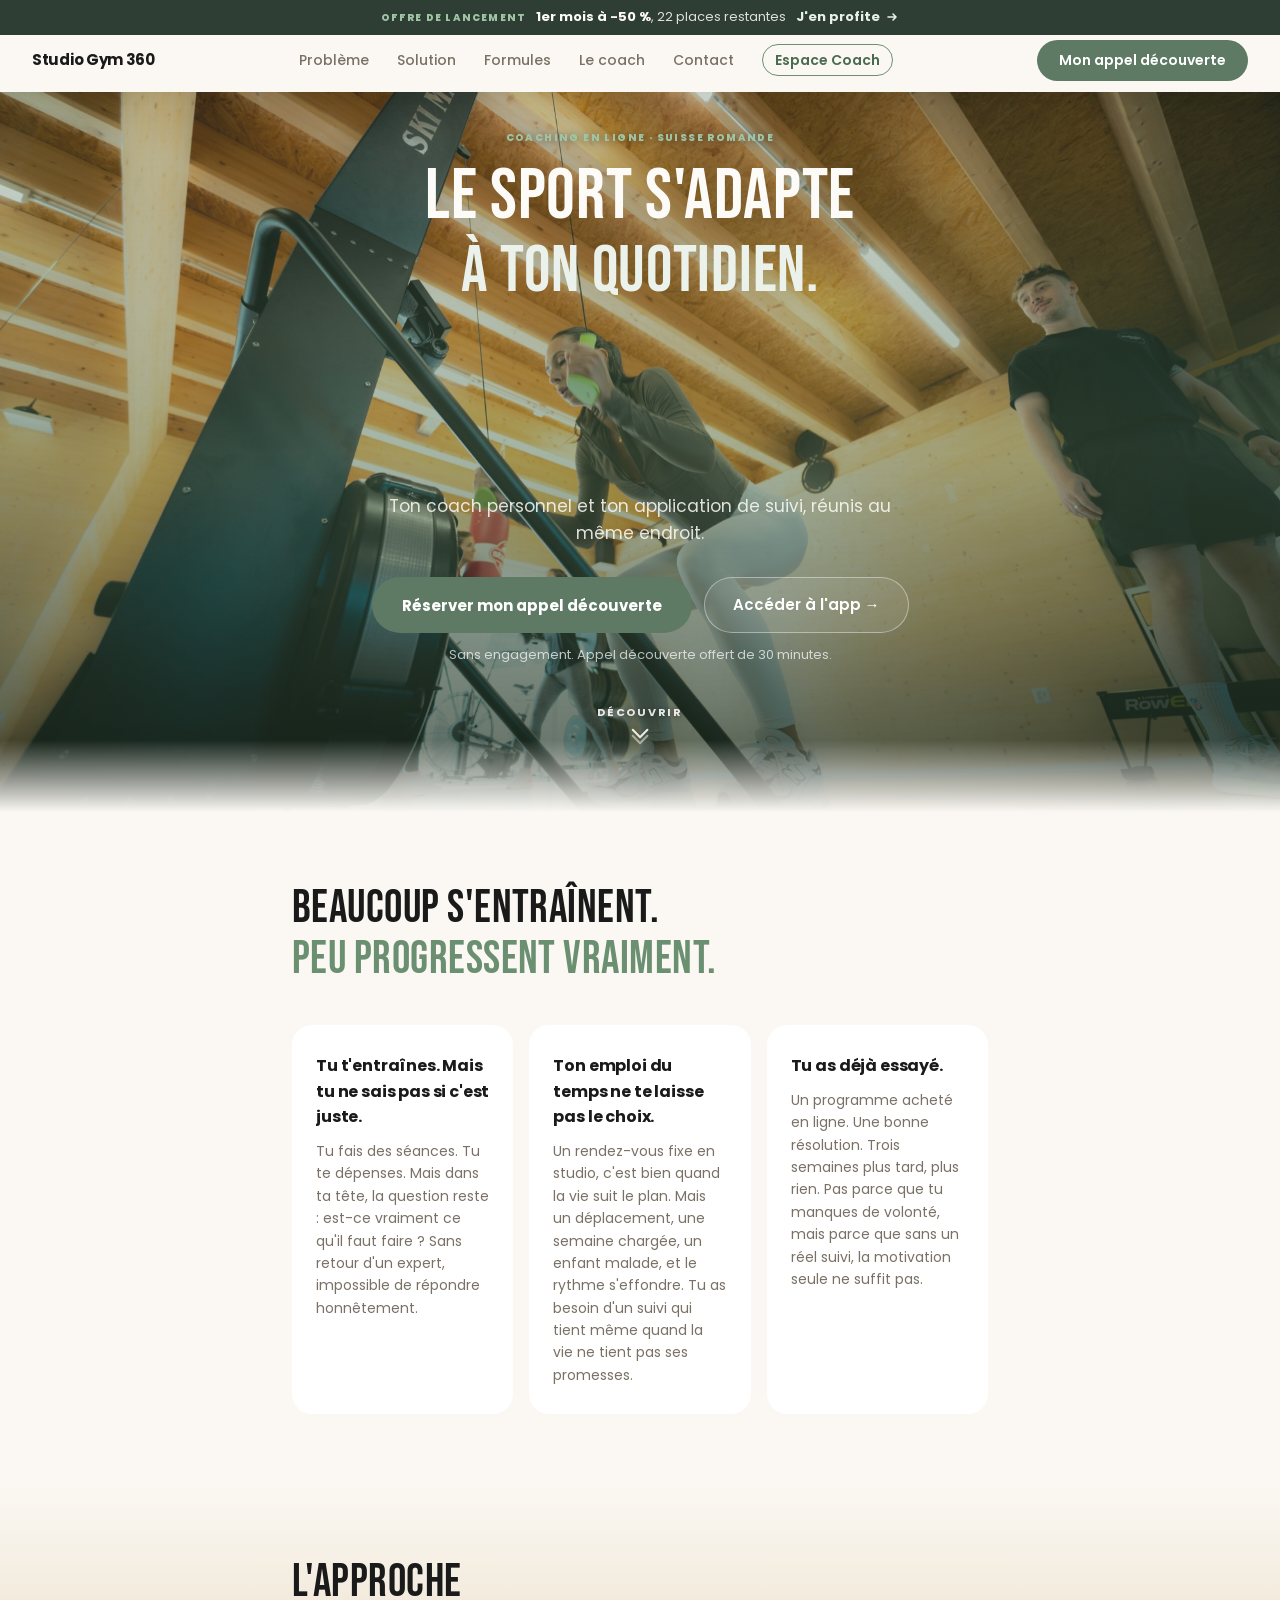
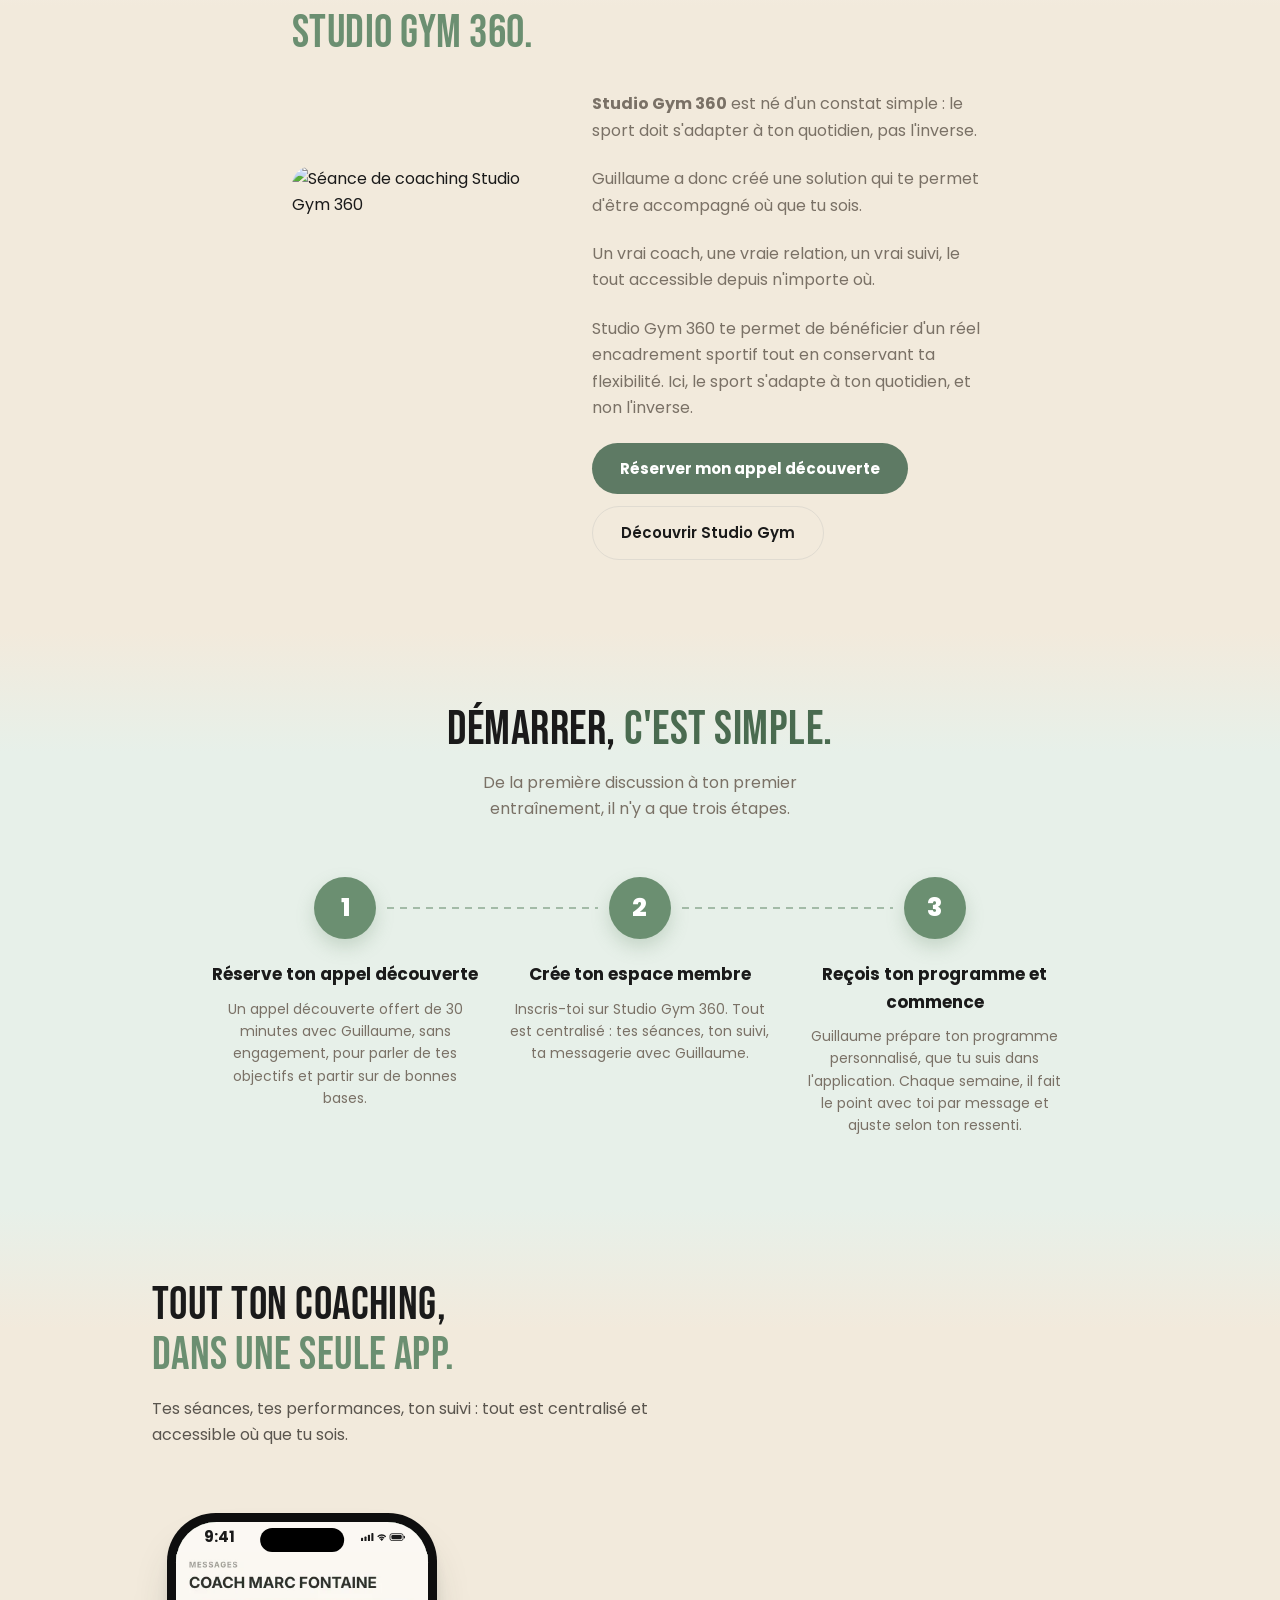
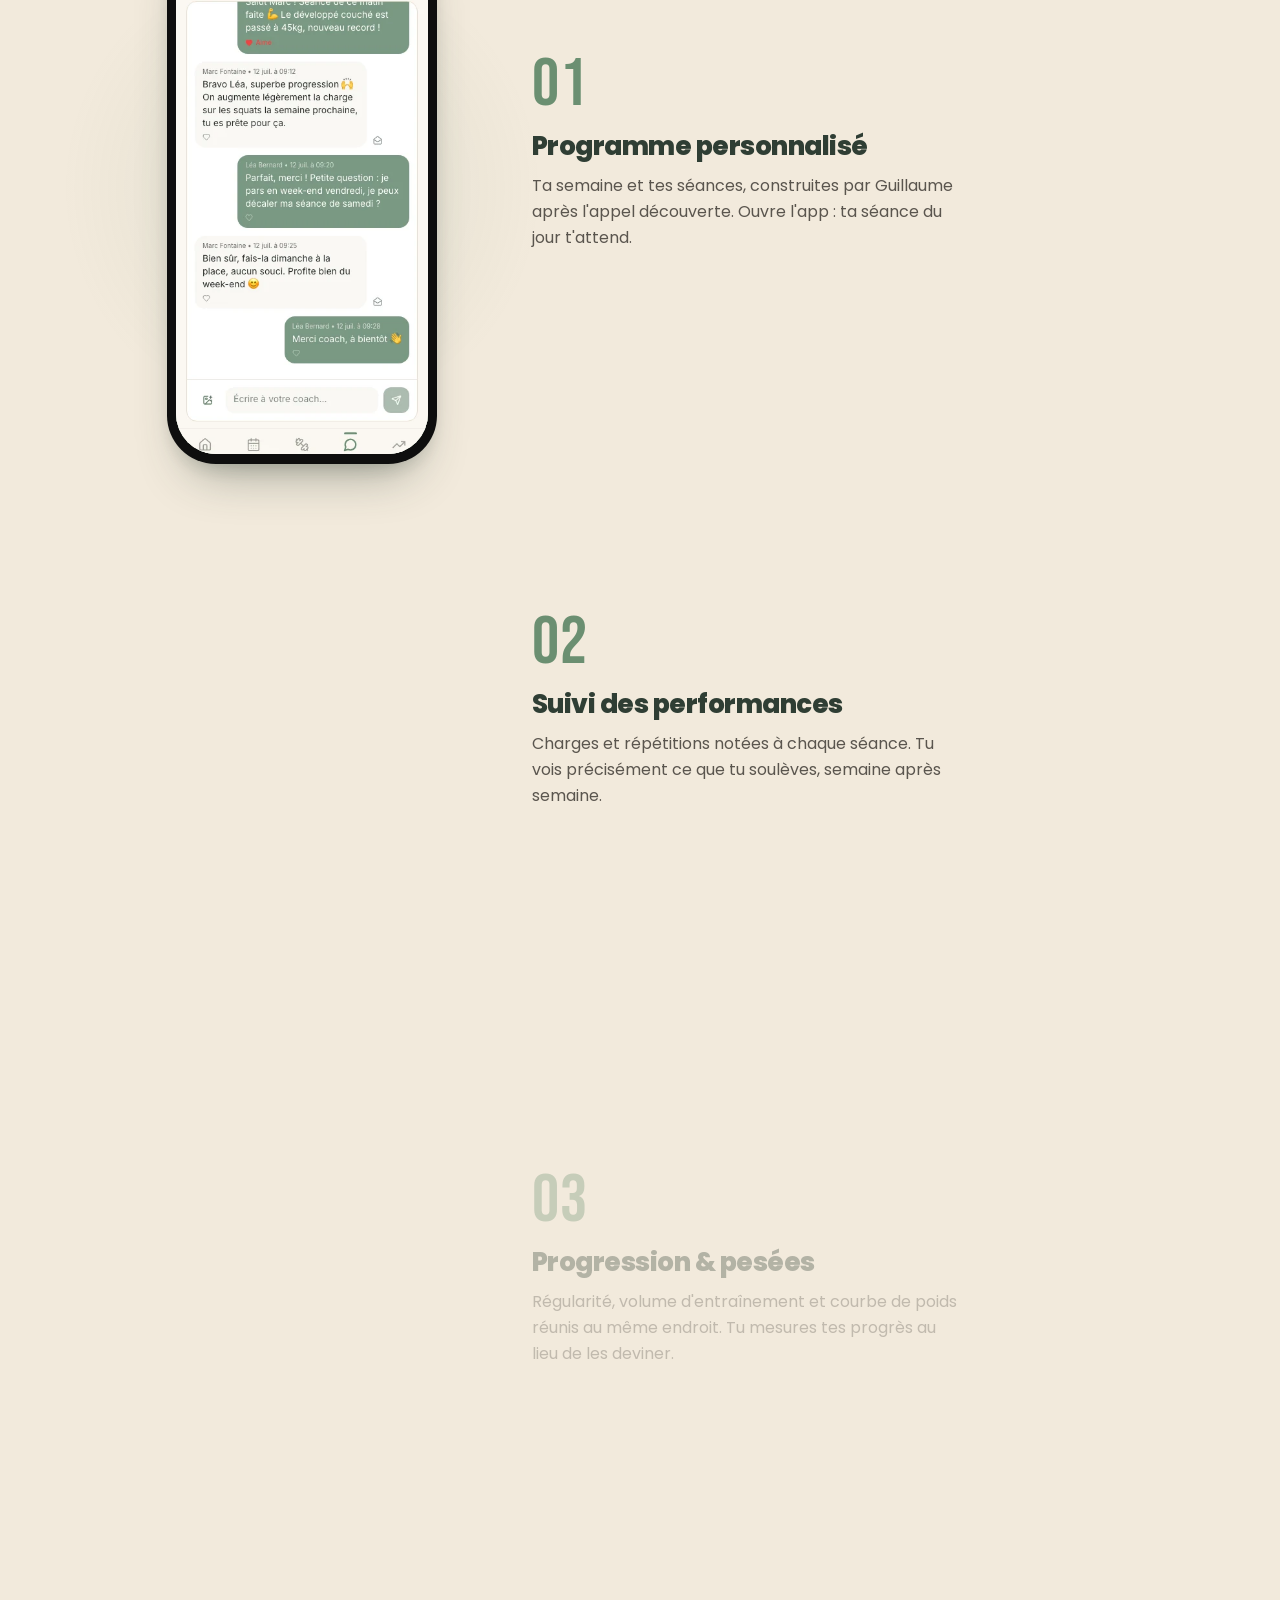
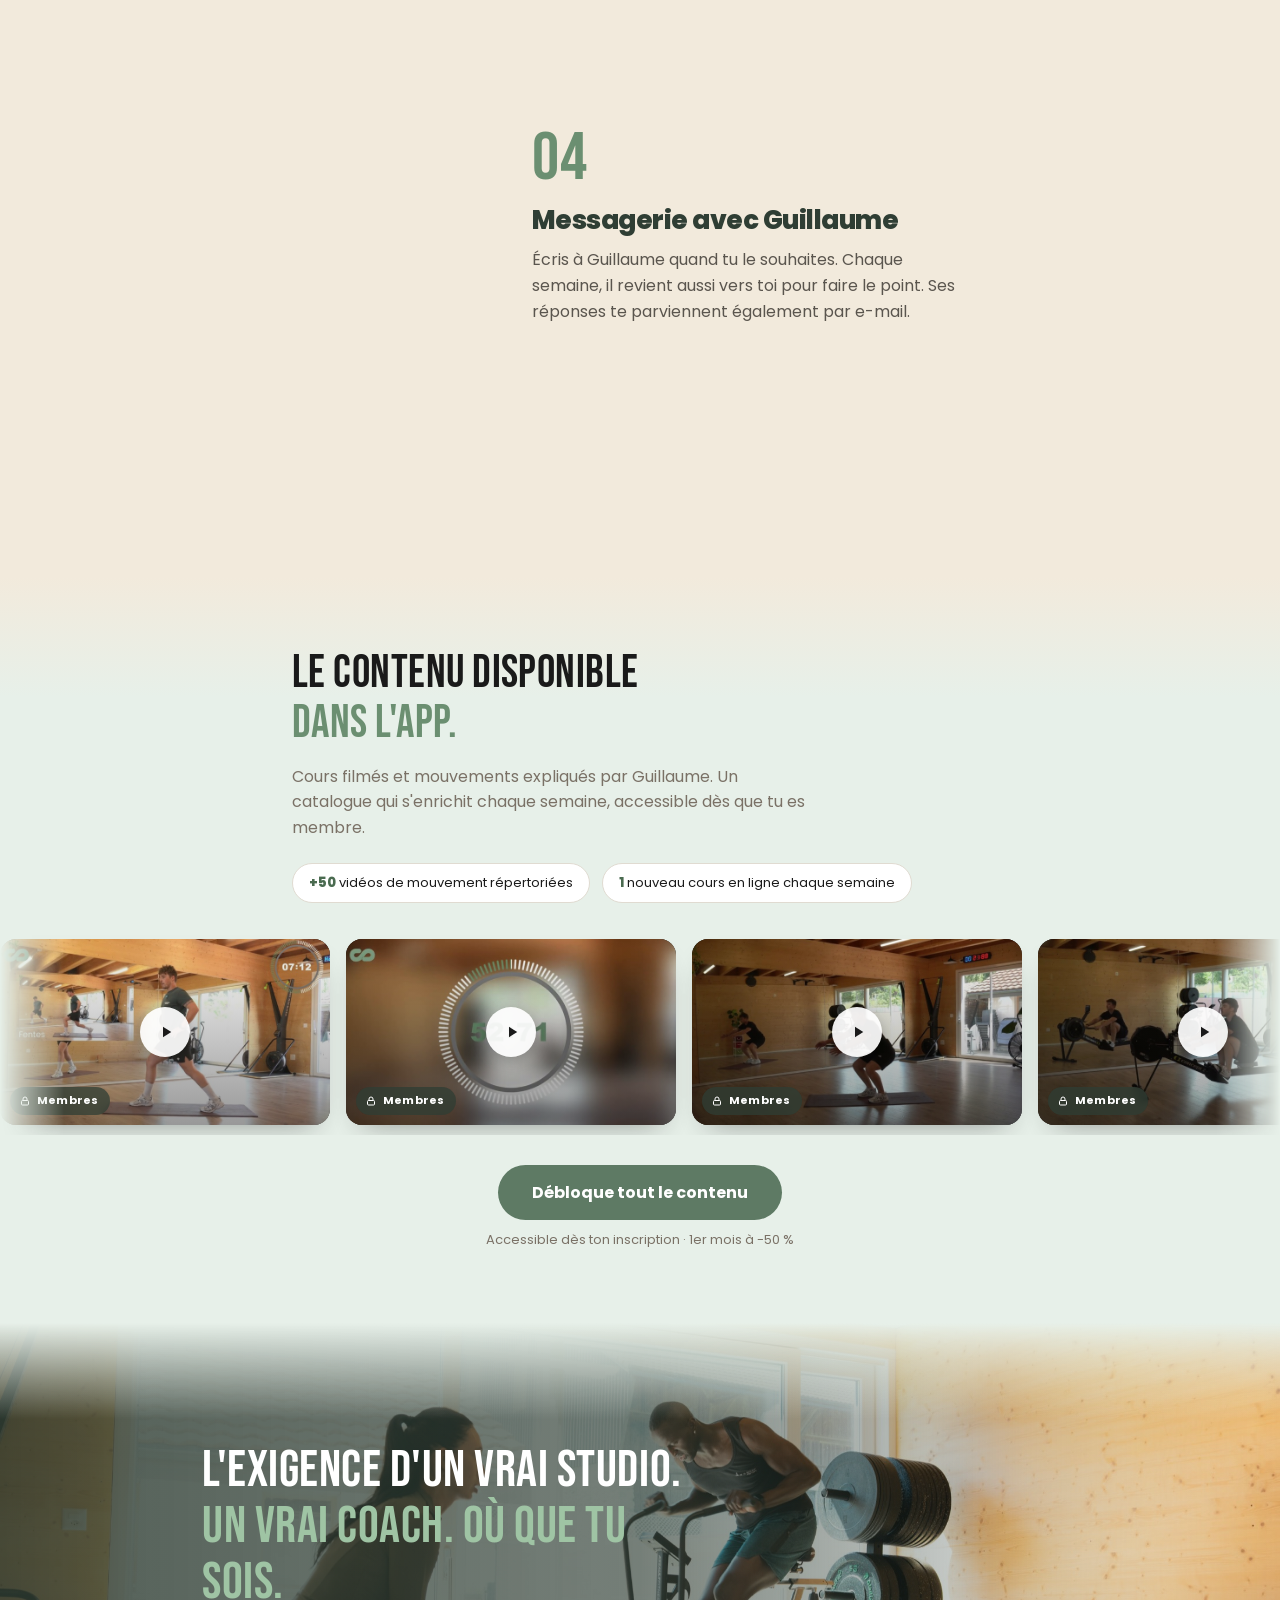
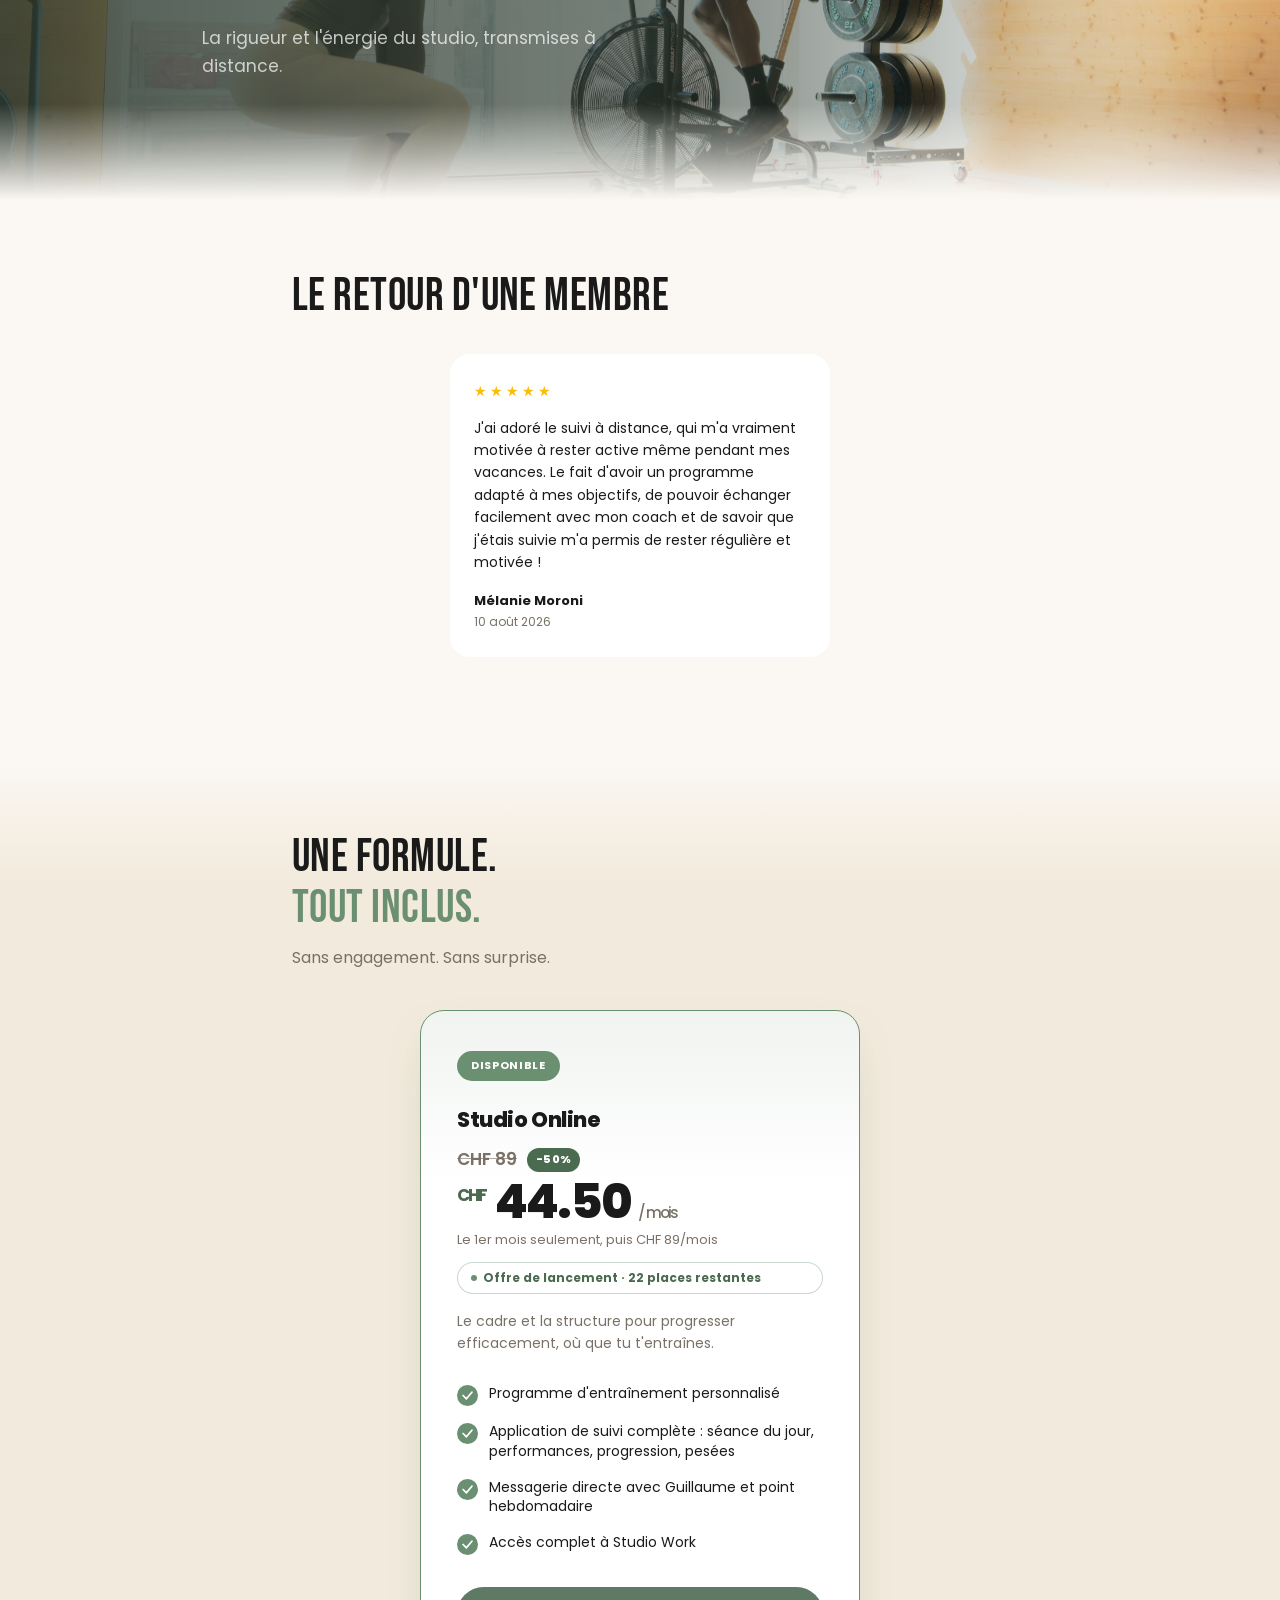
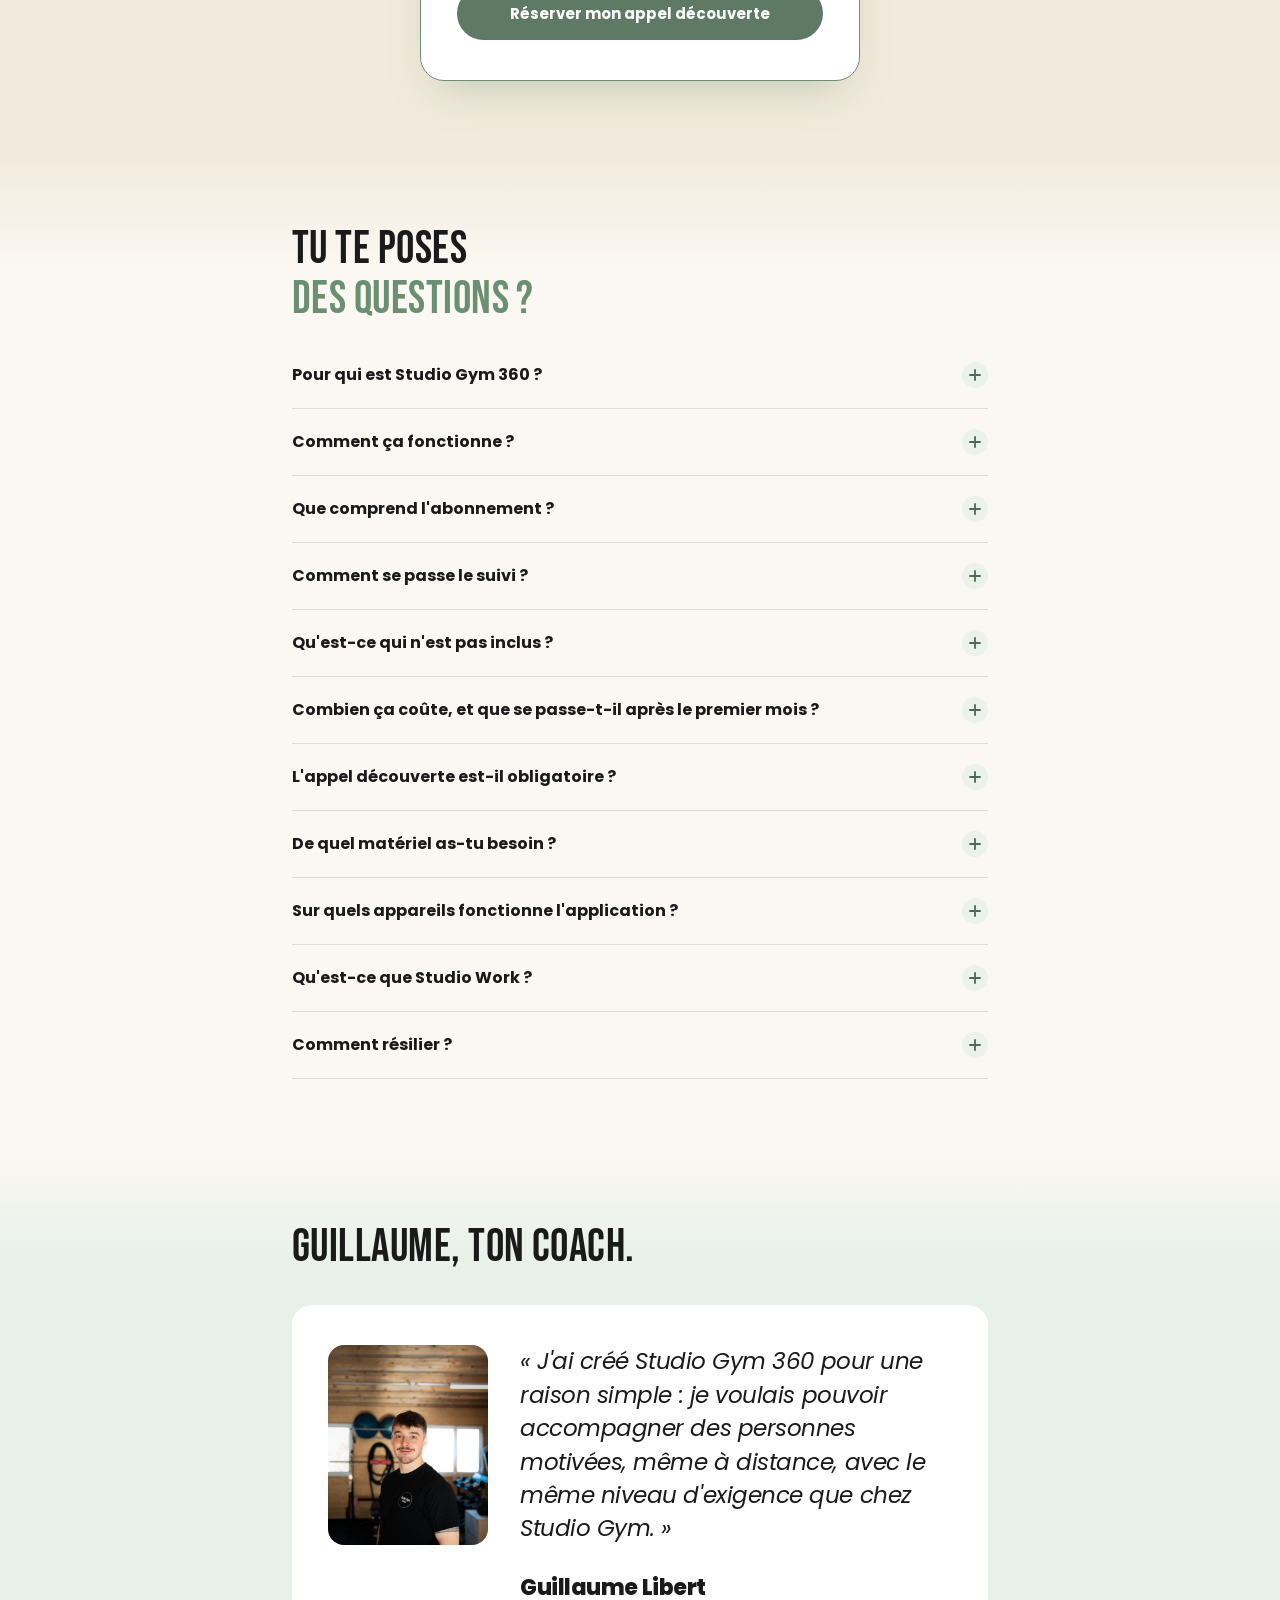
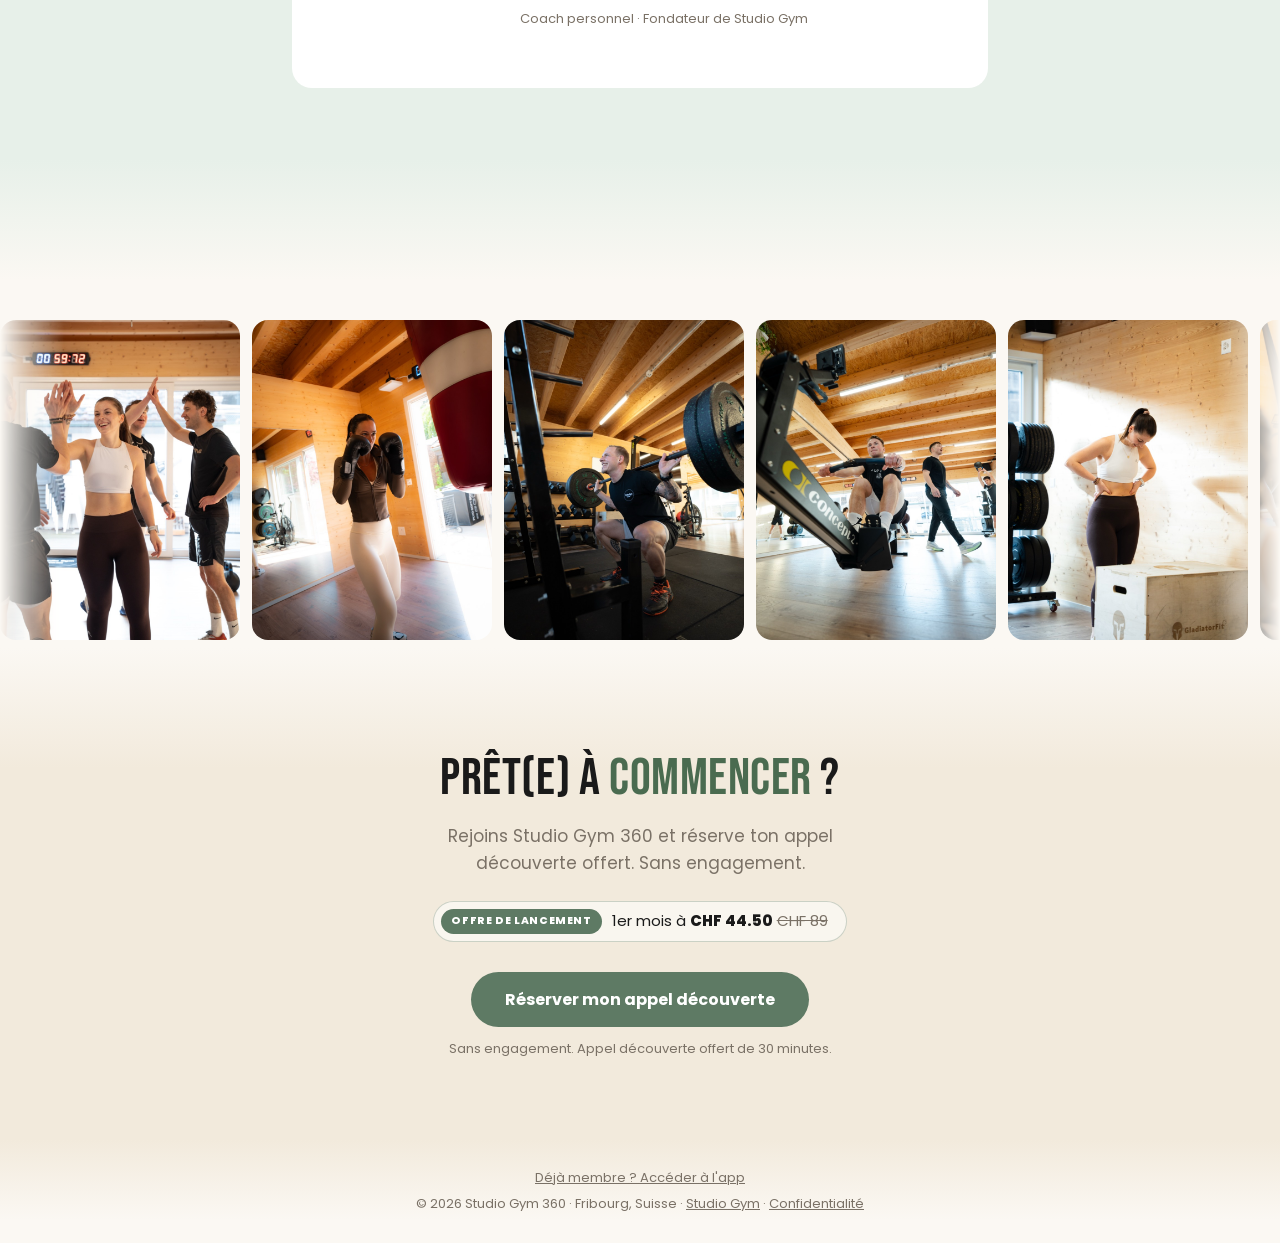
==== index.html @ bd0b1fac "Landing : « 22 places restantes » (bandeau, carte de prix, FAQ) Bandeau d'offre resserré sous 400 px" ====
<!DOCTYPE html>
<html lang="fr">
<head>
  <meta charset="UTF-8">
  <meta name="viewport" content="width=device-width, initial-scale=1.0">
  <title>Studio Gym 360 – Le sport s'adapte à ton quotidien</title>
  <meta name="description" content="Studio Gym 360 : ton coach personnel et ton application de suivi, réunis au même endroit.">

  <!-- Open Graph / réseaux sociaux -->
  <meta property="og:type" content="website">
  <meta property="og:site_name" content="Studio Gym 360">
  <meta property="og:title" content="Studio Gym 360 – Le sport s'adapte à ton quotidien">
  <meta property="og:description" content="Studio Gym 360 : ton coach personnel et ton application de suivi, réunis au même endroit.">
  <meta property="og:image" content="https://studiogym360.com/og-image.jpg">
  <meta property="og:image:width" content="1200">
  <meta property="og:image:height" content="630">
  <meta property="og:url" content="https://studiogym360.com">
  <meta property="og:locale" content="fr_CH">

  <!-- Twitter / X Card -->
  <meta name="twitter:card" content="summary_large_image">
  <meta name="twitter:title" content="Studio Gym 360 – Le sport s'adapte à ton quotidien">
  <meta name="twitter:description" content="Studio Gym 360 : ton coach personnel et ton application de suivi, réunis au même endroit.">
  <meta name="twitter:image" content="https://studiogym360.com/og-image.jpg">

  <link rel="preconnect" href="https://fonts.googleapis.com">
  <link rel="preconnect" href="https://fonts.gstatic.com" crossorigin>
  <link href="https://fonts.googleapis.com/css2?family=Poppins:ital,wght@0,400;0,500;0,600;0,700;0,800;1,400;1,700&family=Bebas+Neue&display=swap" rel="stylesheet">
  <style>
    /* ─── Design tokens ─────────────────────────────── */
    :root {
      --font-display: 'Bebas Neue', 'Impact', sans-serif;
      --sage:       #6b8f71;
      --sage-dark:  #4a6b50;
      --sage-light: #eaf2eb;
      --beige:      #f0ede6;
      --beige-dark: #e0dbd1;
      --text:       #1a1a1a;
      --text-muted: #7a7166;
      --white:      #ffffff;
      --launch:     #2F3E34;
      /* Charte — fonds */
      --cream:      #FBF8F3;
      --sand-100:   #F2EADC;
      --sage-100:   #E7F0E9;
      --sage-900:   #2F3E34;
      --ink-600:    #5A554E;
      /* Charte — boutons d'appel */
      --sage-600:   #5E7A64;
      /* Langage d'animation unique */
      --ease:       cubic-bezier(0.22, 1, 0.36, 1);
      --dur:        650ms;
      --dur-ui:     500ms;
      --stagger:    80ms;
    }

    /* ─── Reset ─────────────────────────────────────── */
    *, *::before, *::after { margin: 0; padding: 0; box-sizing: border-box; }
    html {
      scroll-behavior: smooth;
      overflow-x: hidden;
    }
    body {
      background: var(--cream);
      color: var(--text);
      font-family: 'Poppins', -apple-system, BlinkMacSystemFont, 'Segoe UI', Helvetica, Arial, sans-serif;
      line-height: 1.6;
      min-height: 100vh;
      overflow-x: clip; /* clip (et non hidden) : laisse fonctionner position: sticky */
      max-width: 100vw;
      padding-top: 92px;
    }
    img { display: block; max-width: 100%; }
    a { text-decoration: none; }
    ul { list-style: none; }

    /* Empêche tout débordement horizontal — sections & header */
    section, header { overflow-x: clip; }

    /* ─── Utility ────────────────────────────────────── */
    .section-inner {
      max-width: 760px;
      margin: 0 auto;
      padding: 72px 32px;
    }
    /* Fonds de section : chaque section se fond depuis la couleur du dessus
       (--from) vers la sienne (--bg). Aucune coupure nette, aucun trait. */
    .tone {
      --fade: 120px;
      background: linear-gradient(180deg, var(--from, var(--bg)) 0, var(--bg) var(--fade));
    }
    .tone--cream { --bg: var(--cream); }
    .tone--sand  { --bg: var(--sand-100); }
    .tone--sage  { --bg: var(--sage-100); }
    .from-cream  { --from: var(--cream); }
    .from-sand   { --from: var(--sand-100); }
    .from-sage   { --from: var(--sage-100); }
    .h2 {
      font-family: var(--font-display);
      font-size: clamp(30px, 5vw, 46px);
      font-weight: 400;
      letter-spacing: 0.01em;
      line-height: 1.1;
    }
    .h2 em {
      font-style: normal;
      color: var(--sage);
    }
    .btn-primary {
      display: inline-block;
      background: var(--sage-600);
      color: var(--white);
      padding: 14px 28px;
      border-radius: 99px;
      font-size: 15px;
      font-weight: 700;
      transition: background-color var(--dur-ui) var(--ease), transform var(--dur-ui) var(--ease);
    }
    .btn-primary:hover { background: var(--sage-900); transform: translateY(-2px); }
    .btn-secondary {
      display: inline-block;
      background: transparent;
      color: var(--text);
      padding: 14px 28px;
      border-radius: 99px;
      font-size: 15px;
      font-weight: 600;
      border: 1.5px solid var(--beige-dark);
      transition: border-color 0.18s;
    }
    .btn-secondary:hover { border-color: #bbb; }
    .btn-sage {
      display: inline-block;
      background: var(--sage-600);
      color: var(--white);
      padding: 15px 34px;
      border-radius: 99px;
      font-size: 16px;
      font-weight: 700;
      transition: background-color var(--dur-ui) var(--ease), transform var(--dur-ui) var(--ease);
    }
    .btn-sage:hover { background: var(--sage-900); transform: translateY(-2px); }

    /* Boutons d'appel : sans la bordure par défaut des <button> */
    .btn-primary, .btn-sage, .nav__cta, .hero__cta-primary, .pricing-card__cta {
      border: 0;
      font-family: inherit;
      cursor: pointer;
    }

    /* ─── Maquettes app (mockups) ────────────────────── */
    /* L'écran = la barre d'état du mockup + la capture (sans sa propre barre
       d'état), affichée sur toute sa largeur : seul le bas peut être rogné. */
    .mock {
      flex: none;
      display: flex;
      flex-direction: column;
      align-items: center;
    }
    .mock__device {
      --phone-w: 210px;
      position: relative;
      width: var(--phone-w);
      background: #0e0e0e;
      border-radius: calc(var(--phone-w) * 0.18);
      padding: calc(var(--phone-w) * 0.035);
      box-shadow: 0 28px 50px -22px rgba(47,62,52,0.45), 0 10px 22px -12px rgba(47,62,52,0.3);
    }
    .mock__screen {
      display: flex;
      flex-direction: column;
      aspect-ratio: 100 / 212;
      border-radius: calc(var(--phone-w) * 0.15);
      overflow: hidden;
      background: var(--sb, #F7F6F1);
      color: #1a1a1a;
    }
    .mock__screen[data-fg="light"] { color: #fff; }
    .mock__status {
      flex: none;
      aspect-ratio: 100 / 12;
      display: flex;
      align-items: center;
      justify-content: space-between;
      padding: 0 9% 0 11%;
      font-size: calc(var(--phone-w) * 0.056);
      font-weight: 700;
      letter-spacing: -0.01em;
    }
    .mock__icons { width: 22%; fill: currentColor; }
    .mock__screen img {
      flex: 1;
      min-height: 0;
      width: 100%;
      object-fit: cover;
      object-position: top center;
      display: block;
    }
    .mock__island {
      position: absolute;
      top: calc(var(--phone-w) * 0.058);
      left: 50%;
      transform: translateX(-50%);
      width: 31%;
      height: calc(var(--phone-w) * 0.088);
      background: #000;
      border-radius: 99px;
      z-index: 2;
      pointer-events: none;
    }
    .mock__label {
      margin-top: 16px;
      font-size: 13px;
      font-weight: 600;
      color: var(--text);
      text-align: center;
    }

    /* ─── Placeholder image ──────────────────────────── */
    .img-placeholder {
      background: var(--beige-dark);
      display: flex;
      align-items: center;
      justify-content: center;
      color: var(--text-muted);
      font-size: 12px;
      font-weight: 600;
      letter-spacing: 0.05em;
      text-align: center;
    }

    /* ─── Checkmark icon ─────────────────────────────── */
    .check-icon {
      width: 21px;
      height: 21px;
      border-radius: 50%;
      background: var(--sage);
      flex-shrink: 0;
      display: flex;
      align-items: center;
      justify-content: center;
      margin-top: 1px;
    }
    .check-icon svg path { stroke: #fff; }

    /* ─── Reveal animation ───────────────────────────── */
    @media (prefers-reduced-motion: no-preference) {
      [data-reveal] {
        opacity: 0;
        transform: translateY(24px);
        transition: opacity var(--dur) var(--ease), transform var(--dur) var(--ease);
      }
      [data-reveal].revealed {
        opacity: 1;
        transform: none;
      }
    }

    /* ══════════════════════════════════════════════════ */
    /* SECTIONS                                           */
    /* ══════════════════════════════════════════════════ */

    /* ─── 1. Offer band ──────────────────────────────── */
    .offer-band {
      display: flex;
      align-items: center;
      justify-content: center;
      gap: 10px;
      flex-wrap: wrap;
      background: var(--launch);
      color: #fdfbf7;
      padding: 9px 20px;
      font-size: 13px;
      line-height: 1.3;
      text-align: center;
      position: fixed;
      top: 0;
      left: 0;
      right: 0;
      z-index: 101;
      width: 100%;
      border: 0;
      margin: 0;
      font-family: inherit;
      cursor: pointer;
    }
    .offer-band__tag {
      font-size: 10px;
      font-weight: 800;
      letter-spacing: 0.12em;
      text-transform: uppercase;
      color: #9fc4a4;
    }
    .offer-band__text { color: rgba(253,251,247,0.85); }
    .offer-band__cta {
      display: inline-flex;
      align-items: center;
      gap: 5px;
      font-weight: 700;
      color: var(--sage-100);
    }

    /* ─── 2. Nav ─────────────────────────────────────── */
    .nav {
      position: fixed;
      top: 28px;
      left: 0;
      right: 0;
      z-index: 100;
      background: rgba(251,248,243,0.85);
      backdrop-filter: blur(14px);
      -webkit-backdrop-filter: blur(14px);
      box-shadow: 0 1px 14px rgba(47,62,52,0.07);
      height: 64px;
      display: flex;
      align-items: center;
      justify-content: space-between;
      padding: 0 32px;
    }
    .nav__brand {
      display: flex;
      align-items: center;
      gap: 11px;
      color: var(--text);
    }
    .nav__logo {
      width: 38px;
      height: 38px;
      border-radius: 10px;
      background: var(--sage);
      display: flex;
      align-items: center;
      justify-content: center;
      flex-shrink: 0;
    }
    .nav__name {
      font-size: 15px;
      font-weight: 700;
      letter-spacing: -0.02em;
    }
    .nav__cta {
      background: var(--sage-600);
      color: var(--white);
      padding: 10px 22px;
      border-radius: 99px;
      font-size: 14px;
      font-weight: 600;
      transition: background-color var(--dur-ui) var(--ease), transform var(--dur-ui) var(--ease);
    }
    .nav__cta:hover { background: var(--sage-900); transform: translateY(-2px); }
    .nav__cta-short { display: none; }
    .nav__right {
      display: flex;
      align-items: center;
      gap: 22px;
    }
    .nav__links {
      display: flex;
      align-items: center;
      gap: 28px;
    }
    .nav__link {
      font-size: 14px;
      font-weight: 500;
      color: var(--text-muted);
      transition: color 0.18s;
    }
    .nav__link:hover { color: var(--text); }
    .nav__link--coach {
      color: var(--sage-dark);
      font-weight: 600;
      border: 1.5px solid var(--sage);
      border-radius: 99px;
      padding: 4px 12px;
    }
    .nav__link--coach:hover { background: var(--sage-light); color: var(--sage-dark); }

    /* ─── L'application : fonctionnalités + téléphone ─── */
    .feat__inner {
      max-width: 1040px;
      margin: 0 auto;
      padding: 72px 32px;
    }
    /* Halo sauge très léger derrière le téléphone */
    .feat .mock { position: relative; }
    .feat .mock::before {
      content: "";
      position: absolute;
      left: 50%;
      top: 50%;
      width: 160%;
      aspect-ratio: 1;
      transform: translate(-50%, -50%);
      background: radial-gradient(closest-side, rgba(107,143,113,0.16), rgba(107,143,113,0.05) 55%, transparent);
      pointer-events: none;
    }
    .feat__intro {
      font-size: 16px;
      line-height: 1.65;
      color: var(--ink-600);
      max-width: 520px;
      margin-top: 14px;
    }
    .feat__layout {
      display: grid;
      grid-template-columns: 300px 1fr;
      gap: 80px;
      margin-top: 24px;
    }
    /* Téléphone fixe (ordinateur) : les écrans se superposent et changent en fondu */
    .feat__stage {
      position: sticky;
      top: 130px;
      align-self: start;
      padding-top: 40px;
    }
    .feat__stage .mock__device { --phone-w: 270px; display: grid; }
    .feat__stage .mock__screen {
      grid-area: 1 / 1;
      opacity: 0;
      transition: opacity var(--dur-ui) var(--ease);
    }
    .feat__stage .mock__screen.is-active { opacity: 1; }
    .feat__steps { display: flex; flex-direction: column; }
    .feat__step {
      min-height: 62vh;
      display: flex;
      flex-direction: column;
      justify-content: center;
      padding: 24px 0;
      opacity: 0.32;
      transition: opacity var(--dur-ui) var(--ease);
    }
    .feat__step.is-active { opacity: 1; }
    .feat__step .mock { display: none; } /* téléphone par étape : mobile uniquement */
    .feat__num {
      font-family: var(--font-display);
      font-size: 68px;
      line-height: 1;
      letter-spacing: 0.01em;
      color: var(--sage);
      margin-bottom: 12px;
    }
    .feat__step h3 {
      font-size: 26px;
      font-weight: 800;
      letter-spacing: -0.02em;
      line-height: 1.2;
      color: var(--sage-900);
      margin-bottom: 10px;
    }
    .feat__step p {
      font-size: 16px;
      line-height: 1.65;
      color: var(--ink-600);
      max-width: 430px;
    }
    @media (prefers-reduced-motion: reduce) {
      .feat__stage .mock__screen,
      .feat__step { transition: none; }
      .feat .feat__steps { scroll-behavior: auto; }
    }

    /* ─── 3. Hero ────────────────────────────────────── */
    .hero {
      position: relative;
      min-height: 720px;
      display: flex;
      align-items: stretch;
      text-align: center;
      overflow: hidden;
    }
    .hero__bg {
      position: absolute;
      top: -24px;
      left: 0;
      width: 100%;
      height: calc(100% + 48px);
      object-fit: cover;
      object-position: center 42%;
      opacity: 0;
      transition: opacity 1.2s var(--ease);
    }
    .hero__bg.is-active { opacity: 1; }
    @media (prefers-reduced-motion: reduce) {
      .hero__bg { transition: none; }
      .hero__bg:not(.is-active) { display: none; }
    }
    .hero { --hero-fade: 72px; }
    .hero::after {
      content: "";
      position: absolute;
      left: 0;
      right: 0;
      bottom: 0;
      height: var(--hero-fade);
      z-index: 1;
      background: linear-gradient(180deg, rgba(251,248,243,0), var(--cream));
      pointer-events: none;
    }
    .hero__overlay {
      position: absolute;
      inset: 0;
      background: linear-gradient(to top, rgba(30,46,33,0.72) 0%, rgba(74,107,80,0.5) 50%, rgba(74,107,80,0.28) 100%);
    }
    .hero__content {
      position: relative;
      z-index: 2;
      padding: 38px 24px calc(74px + var(--hero-fade));
      max-width: 860px;
      width: 100%;
      margin: 0 auto;
      display: flex;
      flex-direction: column;
      align-items: center;
      justify-content: space-between;
      gap: 28px;
    }
    /* Indicateur de scroll */
    .hero__scroll {
      position: absolute;
      bottom: calc(var(--hero-fade) - 6px);
      left: 50%;
      transform: translateX(-50%);
      z-index: 3;
      display: flex;
      flex-direction: column;
      align-items: center;
      gap: 6px;
      background: none;
      border: none;
      cursor: pointer;
      font-family: inherit;
      font-size: 11px;
      font-weight: 700;
      letter-spacing: 0.16em;
      text-transform: uppercase;
      color: rgba(255,255,255,0.88);
      text-shadow: 0 1px 6px rgba(0,0,0,0.5);
    }
    .hero__scroll-arrows {
      display: flex;
      flex-direction: column;
      align-items: center;
      animation: heroCue 2.4s var(--ease) infinite alternate;
    }
    .hero__scroll-arrows svg { width: 22px; height: 13px; display: block; }
    .hero__scroll-arrows svg:last-child { margin-top: -7px; opacity: 0.55; }
    @keyframes heroCue {
      from { opacity: 0.4; }
      to   { opacity: 1; }
    }
    @media (prefers-reduced-motion: reduce) {
      .hero__scroll-arrows { animation: none; }
    }
    .hero__top,
    .hero__bottom {
      display: flex;
      flex-direction: column;
      align-items: center;
      width: 100%;
    }
    .hero__region {
      font-size: 10px;
      font-weight: 800;
      letter-spacing: 0.14em;
      text-transform: uppercase;
      color: #9fc4a4;
      text-shadow: 0 1px 8px rgba(0,0,0,0.5);
      margin-bottom: 14px;
    }
    .hero__title {
      font-family: var(--font-display);
      font-size: clamp(46px, 7.5vw, 72px);
      font-weight: 400;
      letter-spacing: 0.01em;
      line-height: 1.02;
      color: #fdfbf7;
      margin-bottom: 0;
    }
    .hero__title em {
      font-style: normal;
      color: var(--sage-light);
      font-size: clamp(40px, 6.5vw, 66px);
    }
    .hero__subtitle {
      font-size: 17px;
      line-height: 1.6;
      color: rgba(253,251,247,0.85);
      max-width: 520px;
      margin-bottom: 30px;
    }
    .hero__ctas {
      display: flex;
      gap: 12px;
      flex-wrap: wrap;
      justify-content: center;
    }
    .hero__note {
      font-size: 13px;
      color: rgba(255,255,255,0.7);
      margin-top: 12px;
    }
    .hero__cta-primary {
      display: inline-block;
      background: var(--sage-600);
      color: var(--white);
      padding: 15px 30px;
      border-radius: 99px;
      font-size: 15px;
      font-weight: 700;
      transition: background-color var(--dur-ui) var(--ease), transform var(--dur-ui) var(--ease);
    }
    .hero__cta-primary:hover { background: var(--sage-900); transform: translateY(-2px); }
    .hero__cta-secondary {
      display: inline-block;
      background: rgba(255,255,255,0.08);
      color: var(--white);
      padding: 15px 28px;
      border-radius: 99px;
      font-size: 15px;
      font-weight: 600;
      border: 1.5px solid rgba(255,255,255,0.4);
      transition: background-color var(--dur-ui) var(--ease), transform var(--dur-ui) var(--ease);
    }
    .hero__cta-secondary:hover { background: rgba(255,255,255,0.16); transform: translateY(-2px); }
    /* ── Badges desktop (row absolu en bas à droite) ── */
    .hero__badges {
      position: absolute;
      right: 24px;
      bottom: 28px;
      z-index: 3;
      display: flex;
      gap: 10px;
    }
    .hero__badge {
      display: flex;
      align-items: stretch;
      background: rgba(255,255,255,0.08);
      backdrop-filter: blur(12px);
      -webkit-backdrop-filter: blur(12px);
      border: 1px solid rgba(255,255,255,0.22);
      border-radius: 14px;
      overflow: hidden;
    }
    .hero__badge-text { padding: 12px 18px; }
    .hero__badge-title {
      font-size: 15px;
      font-weight: 800;
      letter-spacing: -0.02em;
      color: #fdfbf7;
      margin-bottom: 2px;
    }
    .hero__badge-sub {
      font-size: 11.5px;
      color: rgba(253,251,247,0.65);
    }
    .hero__badge-accent {
      width: 5px;
      background: var(--sage);
      flex-shrink: 0;
    }

    /* ── Chips mobiles (dans le flux, cachés desktop) ── */
    .hero__badges-mobile { display: none; }
    .hero__chip {
      display: flex;
      flex-direction: column;
      background: rgba(255,255,255,0.07);
      backdrop-filter: blur(8px);
      -webkit-backdrop-filter: blur(8px);
      border: 1px solid rgba(255,255,255,0.14);
      border-radius: 10px;
      padding: 7px 10px;
      flex: 1;
    }
    .hero__chip-title {
      font-size: 11px;
      font-weight: 700;
      letter-spacing: -0.01em;
      color: rgba(253,251,247,0.9);
      margin-bottom: 1px;
    }
    .hero__chip-sub {
      font-size: 10px;
      color: rgba(253,251,247,0.5);
    }

    /* Mobile offer band */
    .offer-mobile {
      display: none;
      align-items: center;
      gap: 8px;
      margin: 12px 20px 0;
      background: var(--sage-light);
      border: 1px solid #d7e6d9;
      border-radius: 10px;
      padding: 7px 12px;
    }
    .offer-mobile__text {
      flex: 1;
      font-size: 11.5px;
      color: var(--text);
      line-height: 1.3;
    }
    .offer-mobile__cta {
      flex-shrink: 0;
      color: var(--sage);
      font-weight: 700;
      font-size: 14px;
    }

    /* ─── 4. Problème ────────────────────────────────── */
    .problem__grid {
      display: grid;
      grid-template-columns: repeat(3, 1fr);
      gap: 16px;
    }
    .problem__card {
      background: var(--white);
      border-radius: 20px;
      padding: 28px 24px;
    }
    .problem__card h3 {
      font-size: 16px;
      font-weight: 700;
      letter-spacing: -0.01em;
      margin-bottom: 10px;
    }
    .problem__card p {
      font-size: 14px;
      color: var(--text-muted);
      line-height: 1.6;
    }

    /* ─── 5. Solution ────────────────────────────────── */
    .solution__inner {
      display: flex;
      align-items: center;
      gap: 40px;
      flex-wrap: wrap;
    }
    .solution__img {
      flex: none;
      width: 260px;
      height: 320px;
      border-radius: 20px;
      overflow: hidden;
    }
    .solution__body { flex: 1; min-width: 240px; }
    .solution__body p {
      font-size: 16px;
      color: var(--text-muted);
      line-height: 1.65;
      margin-bottom: 22px;
    }
    .solution__ctas {
      display: flex;
      gap: 12px;
      flex-wrap: wrap;
    }


    /* ─── 7. Processus ───────────────────────────────── */
    .process-inner {
      max-width: 920px;
      margin: 0 auto;
      padding: 72px 32px;
      text-align: center;
    }
    .process-title {
      font-family: var(--font-display);
      font-size: clamp(32px, 5vw, 48px);
      font-weight: 400;
      letter-spacing: 0.01em;
      line-height: 1.08;
      color: var(--text);
      margin-bottom: 14px;
    }
    .process-title em { font-style: normal; color: var(--sage-dark); }
    .process-sub {
      font-size: 16px;
      color: var(--text-muted);
      max-width: 420px;
      margin: 0 auto 56px;
      line-height: 1.6;
    }
    .process__steps {
      display: grid;
      grid-template-columns: repeat(3, 1fr);
      gap: 28px;
    }
    .process__step { position: relative; text-align: center; }
    /* Connecteur : segment entre deux numéros, jamais derrière un chiffre */
    .process__step:not(:last-child)::after {
      content: "";
      position: absolute;
      top: 30px;
      left: calc(50% + 42px);
      width: calc(100% - 56px);
      height: 2px;
      background: repeating-linear-gradient(90deg, rgba(107,143,113,0.55) 0 7px, transparent 7px 13px);
    }
    .process__node {
      width: 62px;
      height: 62px;
      border-radius: 50%;
      background: var(--sage);
      color: #fff;
      font-size: 25px;
      font-weight: 800;
      display: flex;
      align-items: center;
      justify-content: center;
      margin: 0 auto 22px;
      box-shadow: 0 8px 18px rgba(107,143,113,0.28);
    }
    .process__body h3 {
      font-size: 17px;
      font-weight: 700;
      color: var(--text);
      margin-bottom: 9px;
    }
    .process__body p {
      font-size: 14px;
      color: var(--text-muted);
      line-height: 1.6;
    }
    @media (max-width: 720px) {
      .process-inner { padding: 58px 24px; }
      .process-sub { margin-bottom: 40px; }
      .process__steps {
        display: flex;
        flex-direction: column;
        gap: 0;
      }
      .process__step {
        display: grid;
        grid-template-columns: 62px 1fr;
        column-gap: 20px;
        text-align: left;
        padding-bottom: 34px;
      }
      .process__step:last-child { padding-bottom: 0; }
      .process__node { margin: 0; align-self: start; }
      /* Connecteur vertical entre deux numéros */
      .process__step:not(:last-child)::after {
        top: 70px;
        left: 30px;
        bottom: 8px;
        width: 2px;
        height: auto;
        background: repeating-linear-gradient(180deg, rgba(107,143,113,0.55) 0 7px, transparent 7px 13px);
      }
    }

    /* ─── 9. Témoignages ─────────────────────────────── */
    .testimonials__grid {
      display: flex;
      flex-wrap: wrap;
      justify-content: center;
      gap: 16px;
      margin-bottom: 32px;
    }
    .testimonial-card {
      flex: 1 1 280px;
      max-width: 380px;
      background: var(--white);
      border-radius: 20px;
      padding: 26px 24px;
      display: flex;
      flex-direction: column;
    }
    .testimonial-card__stars {
      display: flex;
      gap: 3px;
      margin-bottom: 14px;
    }
    .star { color: #fbbc04; font-size: 14px; }
    .testimonial-card__text {
      font-size: 14px;
      color: var(--text);
      line-height: 1.6;
      margin-bottom: 18px;
      flex: 1;
    }
    .testimonial-card__author {
      font-size: 13px;
      font-weight: 700;
      color: var(--text);
    }
    .testimonial-card__date {
      font-size: 12px;
      color: var(--text-muted);
    }
    .testimonials__link {
      display: inline-flex;
      align-items: center;
      gap: 7px;
      font-size: 14px;
      font-weight: 600;
      color: var(--text);
      border: 1.5px solid var(--beige-dark);
      border-radius: 99px;
      padding: 9px 18px;
      margin-top: 24px;
      transition: border-color 0.18s;
    }
    .testimonials__link:hover { border-color: #bbb; }

    /* ─── 10. Formules ───────────────────────────────── */
    .pricing__grid {
      display: flex;
      justify-content: center;
    }
    .pricing-card {
      position: relative;
      background: var(--white);
      border-radius: 24px;
      padding: 40px 36px;
      max-width: 440px;
      width: 100%;
      border: 1px solid var(--beige-dark);
      display: flex;
      flex-direction: column;
      transition: transform 0.2s, box-shadow 0.2s;
    }
    .pricing-card--active {
      border-color: var(--sage);
      background: linear-gradient(180deg, rgba(107,143,113,0.1), rgba(255,255,255,0) 26%), var(--white);
      box-shadow: 0 20px 46px -22px rgba(107,143,113,0.5);
    }
    .pricing-card__badge {
      align-self: flex-start;
      font-size: 11px;
      font-weight: 700;
      letter-spacing: 0.06em;
      text-transform: uppercase;
      padding: 6px 14px;
      border-radius: 99px;
      margin-bottom: 22px;
    }
    .pricing-card__badge--available {
      background: var(--sage);
      color: #fff;
    }
    .pricing-card__badge--soon {
      background: var(--beige);
      color: var(--text-muted);
    }
    .pricing-card__name {
      font-size: 21px;
      font-weight: 800;
      letter-spacing: -0.02em;
      margin-bottom: 10px;
    }
    .pricing-card__price-row {
      display: flex;
      align-items: center;
      gap: 10px;
      margin-bottom: 4px;
    }
    .pricing-card__price-old {
      font-size: 17px;
      font-weight: 600;
      color: var(--text-muted);
      text-decoration: line-through;
      text-decoration-color: rgba(122,113,102,0.6);
    }
    .pricing-card__discount {
      font-size: 11px;
      font-weight: 800;
      letter-spacing: 0.03em;
      color: #fff;
      background: var(--sage-dark);
      border-radius: 99px;
      padding: 3px 9px;
    }
    .pricing-card__price {
      font-size: 48px;
      font-weight: 800;
      letter-spacing: -0.04em;
      margin-bottom: 4px;
      line-height: 1;
    }
    .pricing-card__price sup {
      font-size: 17px;
      font-weight: 700;
      vertical-align: super;
      color: var(--sage-dark);
      margin-right: 2px;
    }
    .pricing-card__price span {
      font-size: 15px;
      font-weight: 500;
      color: var(--text-muted);
    }
    .pricing-card__price-note {
      font-size: 13px;
      color: var(--text-muted);
      margin-bottom: 12px;
    }
    .pricing-card__offer {
      display: inline-flex;
      align-items: center;
      gap: 6px;
      font-size: 12px;
      font-weight: 700;
      color: var(--sage-dark);
      background: var(--white);
      border: 1px solid rgba(107,143,113,0.35);
      border-radius: 99px;
      padding: 5px 13px;
    }
    .pricing-card__offer::before {
      content: "";
      width: 6px;
      height: 6px;
      border-radius: 50%;
      background: var(--sage);
    }
    .pricing-card__desc {
      font-size: 14px;
      color: var(--text-muted);
      line-height: 1.6;
      margin: 16px 0 24px;
    }
    .pricing-card__features {
      flex: 1;
      margin-bottom: 26px;
      display: flex;
      flex-direction: column;
      gap: 4px;
    }
    .pricing-card__feature {
      font-size: 14px;
      line-height: 1.4;
      padding: 6px 0;
      display: flex;
      align-items: flex-start;
      gap: 11px;
    }
    .pricing-card__cta {
      display: block;
      text-align: center;
      background: var(--sage-600);
      color: #fff;
      padding: 15px;
      border-radius: 99px;
      font-size: 15px;
      font-weight: 700;
      transition: background-color var(--dur-ui) var(--ease), transform var(--dur-ui) var(--ease);
    }
    .pricing-card__cta:hover { background: var(--sage-900); transform: translateY(-2px); }
    .pricing-card__cta--disabled {
      background: var(--beige);
      color: var(--text-muted);
      cursor: default;
    }
    .pricing-card__cta--disabled:hover { background: var(--beige); transform: none; }

    /* ─── 11. En studio ──────────────────────────────── */
    .studio__inner {
      display: flex;
      align-items: center;
      gap: 32px;
      flex-wrap: wrap;
    }
    .studio__body { flex: 1; min-width: 240px; }
    .studio__body h2 em {
      font-style: italic;
      font-weight: 700;
      color: #84a8b0;
    }
    .studio__body p {
      font-size: 16px;
      color: var(--text-muted);
      line-height: 1.65;
      margin-bottom: 22px;
    }
    .studio__features {
      display: flex;
      flex-direction: column;
      gap: 12px;
    }
    .studio__feature {
      display: flex;
      align-items: flex-start;
      gap: 10px;
      font-size: 14.5px;
      color: var(--text);
      line-height: 1.5;
    }
    .studio__feature-icon {
      flex-shrink: 0;
      width: 20px;
      height: 20px;
      border-radius: 50%;
      background: var(--sage-light);
      color: var(--sage);
      display: flex;
      align-items: center;
      justify-content: center;
      font-size: 12px;
      font-weight: 800;
      margin-top: 1px;
    }
    .studio__phones {
      display: flex;
      gap: 20px;
      flex-wrap: wrap;
      justify-content: center;
    }

    /* ─── 12. Coach ──────────────────────────────────── */
    .coach__card {
      background: var(--white);
      border-radius: 20px;
      padding: 40px 36px;
      display: flex;
      gap: 32px;
      align-items: flex-start;
    }
    .coach__photo {
      flex-shrink: 0;
      width: 160px;
      height: 200px;
      border-radius: 16px;
      overflow: hidden;
    }
    .coach__body { flex: 1; }
    .coach__name {
      font-size: 22px;
      font-weight: 800;
      letter-spacing: -0.02em;
      margin-bottom: 4px;
    }
    .coach__role {
      font-size: 13px;
      color: var(--text-muted);
      margin-bottom: 18px;
    }
    .coach__quote {
      font-size: clamp(18px, 2.6vw, 23px);
      font-weight: 400;
      letter-spacing: -0.02em;
      line-height: 1.45;
      font-style: italic;
      margin-bottom: 24px;
      color: var(--text);
      border: none;
    }
    .coach__bio {
      font-size: 15px;
      color: var(--text-muted);
      line-height: 1.65;
    }

    /* ─── Bandeau d'ambiance (full-bleed) ────────────── */
    .ambiance {
      position: relative;
      overflow: hidden;
      display: flex;
      align-items: center;
      min-height: 460px;
    }
    .ambiance { --edge: 96px; }
    .ambiance::before,
    .ambiance::after {
      content: "";
      position: absolute;
      left: 0;
      right: 0;
      height: var(--edge);
      z-index: 1;
      pointer-events: none;
    }
    .ambiance::before { top: 0; background: linear-gradient(180deg, var(--sage-100), rgba(231,240,233,0)); }
    .ambiance::after { bottom: 0; background: linear-gradient(0deg, var(--cream), rgba(251,248,243,0)); }
    .ambiance__bg {
      position: absolute;
      top: -24px;
      left: 0;
      width: 100%;
      height: calc(100% + 48px);
      object-fit: cover;
      object-position: center 42%;
    }
    .ambiance__overlay {
      position: absolute;
      inset: 0;
      background: linear-gradient(90deg, rgba(47,62,52,0.84) 0%, rgba(47,62,52,0.66) 50%, rgba(47,62,52,0.2) 80%, rgba(47,62,52,0) 100%);
    }
    .ambiance__content {
      position: relative;
      z-index: 2;
      width: 100%;
      max-width: 940px;
      margin: 0 auto;
      padding: calc(var(--edge) + 24px) 32px;
      color: #fff;
    }
    .ambiance__title {
      font-family: var(--font-display);
      font-size: clamp(32px, 5.2vw, 52px);
      font-weight: 400;
      letter-spacing: 0.01em;
      line-height: 1.08;
      max-width: 500px;
      margin-bottom: 14px;
    }
    .ambiance__title em { font-style: normal; color: #9fc4a4; }
    .ambiance__text {
      font-size: 17px;
      color: rgba(255,255,255,0.72);
      max-width: 440px;
      line-height: 1.6;
    }
    /* Variante texte centré (rythme différent) */
    .ambiance--center { text-align: center; }
    .ambiance--center .ambiance__overlay {
      background: linear-gradient(180deg, rgba(47,62,52,0.7), rgba(47,62,52,0.45) 50%, rgba(47,62,52,0.7));
    }
    .ambiance--center .ambiance__content { max-width: 720px; }
    .ambiance--center .ambiance__title { max-width: none; }
    .ambiance--center .ambiance__text { max-width: 520px; margin: 0 auto; }

    /* ─── Galerie ambiance ───────────────────────────── */
    .marquee {
      overflow: hidden;
      padding: 2px 0 8px;
      -webkit-mask-image: linear-gradient(90deg, transparent, #000 5%, #000 95%, transparent);
              mask-image: linear-gradient(90deg, transparent, #000 5%, #000 95%, transparent);
    }
    .marquee__track {
      display: flex;
      gap: 12px;
      width: max-content;
      animation: marquee-move 60s linear infinite;
    }
    .marquee:hover .marquee__track { animation-play-state: paused; }
    .marquee__track img {
      flex: 0 0 auto;
      width: 240px;
      height: 320px;
      object-fit: cover;
      border-radius: 16px;
      display: block;
    }
    @keyframes marquee-move {
      from { transform: translateX(-50%); }
      to   { transform: translateX(0); }
    }
    @media (prefers-reduced-motion: reduce) {
      .marquee__track { animation: none; }
      .marquee { overflow-x: auto; }
    }

    /* ─── Reel Studio Work (contenu verrouillé) ──────── */
    .content-sub {
      font-size: 16px;
      color: var(--text-muted);
      line-height: 1.6;
      max-width: 520px;
      margin-bottom: 22px;
    }
    .content-stats { display: flex; gap: 12px; flex-wrap: wrap; }
    .content-stat {
      font-size: 13px;
      color: var(--text);
      background: var(--white);
      border: 1px solid var(--beige-dark);
      border-radius: 99px;
      padding: 9px 16px;
    }
    .content-stat strong { color: var(--sage-dark); font-weight: 800; }
    .reel {
      overflow: hidden;
      padding: 6px 0 10px;
      -webkit-mask-image: linear-gradient(90deg, transparent, #000 5%, #000 95%, transparent);
              mask-image: linear-gradient(90deg, transparent, #000 5%, #000 95%, transparent);
    }
    .reel__track {
      display: flex;
      gap: 16px;
      width: max-content;
      animation: reel-move 50s linear infinite;
    }
    .reel:hover .reel__track { animation-play-state: paused; }
    .reel__card {
      position: relative;
      flex: 0 0 auto;
      width: clamp(240px, 72vw, 330px);
      aspect-ratio: 16 / 9;
      border-radius: 16px;
      overflow: hidden;
      background: #1a1a1a;
      box-shadow: 0 14px 28px -16px rgba(26,26,26,0.45);
    }
    .reel__card img { width: 100%; height: 100%; object-fit: cover; display: block; }
    .reel__card::after {
      content: "";
      position: absolute;
      inset: 0;
      background: linear-gradient(180deg, rgba(10,10,10,0.02), rgba(10,10,10,0.42));
    }
    .reel__play {
      position: absolute;
      top: 50%; left: 50%;
      transform: translate(-50%, -50%);
      width: 50px; height: 50px;
      border-radius: 50%;
      background: rgba(255,255,255,0.92);
      display: flex; align-items: center; justify-content: center;
      z-index: 1;
      box-shadow: 0 4px 14px rgba(0,0,0,0.25);
    }
    .reel__play svg { width: 18px; height: 18px; margin-left: 2px; color: #1a1a1a; }
    .reel__lock {
      position: absolute;
      bottom: 10px; left: 10px;
      z-index: 1;
      display: inline-flex; align-items: center; gap: 6px;
      background: rgba(47,62,52,0.75);
      color: #fff;
      font-size: 11px; font-weight: 700; letter-spacing: 0.02em;
      padding: 5px 11px 5px 9px;
      border-radius: 99px;
      -webkit-backdrop-filter: blur(4px); backdrop-filter: blur(4px);
    }
    .reel__lock svg { width: 12px; height: 12px; }
    @keyframes reel-move {
      from { transform: translateX(0); }
      to   { transform: translateX(-50%); }
    }
    @media (prefers-reduced-motion: reduce) {
      .reel__track { animation: none; }
      .reel { overflow-x: auto; }
    }
    @media (max-width: 720px) {
      .ambiance { min-height: 400px; }
      .ambiance { --edge: 64px; }
      .ambiance__content { padding: calc(var(--edge) + 28px) 20px; }
      .ambiance__overlay {
        background: linear-gradient(180deg, rgba(47,62,52,0.5) 0%, rgba(47,62,52,0.74) 45%, rgba(47,62,52,0.6) 100%);
      }
      .marquee__track { gap: 10px; animation-duration: 42s; }
      .marquee__track img { width: 170px; height: 226px; }
    }

    /* ─── FAQ ─────────────────────────────────────────── */
    .faq { max-width: 720px; }
    .faq-item {
      border-bottom: 1px solid var(--beige-dark);
      padding: 20px 0;
    }
    .faq-item:first-child { padding-top: 0; }
    .faq-item summary {
      display: flex;
      align-items: center;
      justify-content: space-between;
      gap: 16px;
      cursor: pointer;
      list-style: none;
      font-size: 16px;
      font-weight: 700;
      color: var(--text);
    }
    .faq-item summary::-webkit-details-marker { display: none; }
    .faq-item__icon {
      flex-shrink: 0;
      width: 26px;
      height: 26px;
      border-radius: 50%;
      background: var(--sage-light);
      color: var(--sage-dark);
      display: flex;
      align-items: center;
      justify-content: center;
      transition: transform 0.22s ease;
    }
    .faq-item[open] .faq-item__icon { transform: rotate(45deg); }
    .faq-item__answer {
      font-size: 14.5px;
      color: var(--text-muted);
      line-height: 1.65;
      max-width: 600px;
      margin-top: 14px;
    }

    /* ─── 13. CTA final ──────────────────────────────── */
    .cta-final {
      padding: 104px 32px 80px;
      text-align: center;
    }
    .cta-final__title {
      font-family: var(--font-display);
      font-size: clamp(34px, 5.6vw, 52px);
      font-weight: 400;
      letter-spacing: 0.01em;
      line-height: 1.05;
      color: var(--text);
      margin-bottom: 16px;
    }
    .cta-final__title em {
      font-style: normal;
      color: var(--sage-dark);
    }
    .cta-final__sub {
      font-size: 17px;
      color: var(--text-muted);
      max-width: 440px;
      margin: 0 auto 24px;
    }
    .cta-final__offer {
      display: flex;
      align-items: center;
      justify-content: center;
      flex-wrap: wrap;
      gap: 10px;
      width: fit-content;
      max-width: 100%;
      margin: 0 auto 30px;
      padding: 7px 18px 7px 7px;
      font-size: 15px;
      color: var(--text);
      background: rgba(255,255,255,0.55);
      border: 1px solid rgba(94,122,100,0.3);
      border-radius: 99px;
    }
    .cta-final__offer-tag {
      font-size: 10.5px;
      font-weight: 800;
      letter-spacing: 0.06em;
      text-transform: uppercase;
      color: #fff;
      background: var(--sage-600);
      border-radius: 99px;
      padding: 4px 10px;
    }
    .cta-final__offer strong { color: var(--text); font-weight: 800; }
    .cta-final__offer s { color: var(--text-muted); }

    /* ─── Swipe dots ─────────────────────────────────── */
    .swipe-dots {
      display: none;
      justify-content: center;
      gap: 6px;
      margin-top: 16px;
    }
    .swipe-dot {
      width: 6px;
      height: 6px;
      border-radius: 99px;
      background: var(--beige-dark);
      transition: width 0.25s ease, background 0.25s ease;
    }
    .swipe-dot--active {
      width: 18px;
      background: var(--sage);
    }
    @media (max-width: 720px) {
      .swipe-dots { display: flex; }
    }

    /* ─── Modale Réservation ────────────────────────── */
    .book-modal {
      display: none; position: fixed; inset: 0; z-index: 500;
      background: rgba(0,0,0,0.6); backdrop-filter: blur(4px);
      align-items: center; justify-content: center; padding: 16px;
    }
    .book-modal.open { display: flex; }
    .book-modal__box {
      background: #fff; border-radius: 24px; width: 100%; max-width: 540px;
      max-height: 92vh; overflow-y: auto; position: relative;
      box-shadow: 0 24px 64px rgba(0,0,0,0.3);
    }
    .book-modal__head {
      padding: 28px 28px 0; display: flex; align-items: center; justify-content: space-between;
    }
    .book-modal__title { font-size: 20px; font-weight: 700; }
    .book-modal__close {
      width: 34px; height: 34px; border-radius: 50%; background: #f0ede6;
      border: none; cursor: pointer; font-size: 16px; display: flex;
      align-items: center; justify-content: center; flex-shrink: 0;
    }
    .book-modal__close:hover { background: #e0dbd1; }
    /* Progress bar */
    .book-progress { padding: 16px 28px 0; display: flex; gap: 6px; }
    .book-progress__step {
      height: 4px; flex: 1; border-radius: 99px; background: #e0dbd1;
      transition: background .3s;
    }
    .book-progress__step.done { background: var(--sage); }
    /* Step container */
    .book-step { display: none; padding: 24px 28px 28px; }
    .book-step.active { display: block; }
    .book-step__label { font-size: 11px; font-weight: 700; text-transform: uppercase;
      letter-spacing: .07em; color: var(--text-muted); margin-bottom: 6px; }
    .book-step__h { font-size: 18px; font-weight: 700; margin-bottom: 20px; }
    /* Fields */
    .bfield { display: flex; flex-direction: column; gap: 6px; margin-bottom: 16px; }
    .bfield label { font-size: 13px; font-weight: 600; }
    .bfield input, .bfield select, .bfield textarea {
      padding: 12px 14px; border: 1.5px solid #e0dbd1; border-radius: 10px;
      font-size: 15px; font-family: inherit; outline: none; transition: border-color .15s;
      background: #fff;
    }
    .bfield input:focus, .bfield select:focus, .bfield textarea:focus { border-color: var(--sage); }
    .bfield textarea { resize: vertical; min-height: 70px; }
    .brow { display: grid; grid-template-columns: 1fr 1fr; gap: 12px; }
    /* Slots grid */
    .slots-pick { display: grid; grid-template-columns: repeat(auto-fill, minmax(140px, 1fr)); gap: 10px; margin-bottom: 16px; }
    .slot-btn {
      padding: 12px 8px; border-radius: 12px; border: 2px solid #e0dbd1;
      background: #fff; cursor: pointer; font-family: inherit; font-size: 13px;
      font-weight: 600; text-align: center; line-height: 1.35; transition: border-color .15s, background .15s;
    }
    .slot-btn:hover { border-color: var(--sage); background: var(--sage-light); }
    .slot-btn.selected { border-color: var(--sage); background: var(--sage-light); color: var(--sage-dark); }
    .slot-btn__day { font-size: 11px; font-weight: 500; color: var(--text-muted); display: block; }
    .slots-loading { text-align: center; padding: 32px; color: var(--text-muted); font-size: 14px; }
    .slots-none { text-align: center; padding: 32px; color: var(--text-muted); font-size: 14px;
      background: #f8f8f6; border-radius: 12px; }
    /* Nav buttons */
    .book-nav { display: flex; gap: 10px; margin-top: 4px; }
    .book-nav__back { padding: 12px 20px; border-radius: 10px; border: 1.5px solid #e0dbd1;
      background: none; font-family: inherit; font-size: 14px; font-weight: 600; cursor: pointer; }
    .book-nav__next { flex: 1; padding: 14px; border-radius: 10px; border: none;
      background: var(--sage-600); color: #fff; font-family: inherit; font-size: 15px;
      font-weight: 700; cursor: pointer; transition: background-color var(--dur-ui) var(--ease); }
    .book-nav__next:hover { background: var(--sage-900); }
    .book-nav__next:disabled { background: #ccc; cursor: not-allowed; }
    /* Confirmation step */
    .book-confirm { text-align: center; padding: 40px 28px; }
    .book-confirm__icon { font-size: 52px; margin-bottom: 16px; }
    .book-confirm__title { font-size: 22px; font-weight: 700; margin-bottom: 8px; }
    .book-confirm__sub { font-size: 15px; color: var(--text-muted); line-height: 1.6; }
    /* Error */
    .book-error { background: #fee; border: 1px solid #fcc; border-radius: 10px;
      padding: 12px 14px; font-size: 13px; color: #c00; margin-bottom: 16px; display: none; }
    @media (max-width: 720px) {
      .book-modal { padding: 0; align-items: flex-end; }
      .book-modal__box { border-radius: 24px 24px 0 0; max-height: 95vh; }
      .brow { grid-template-columns: 1fr; gap: 0; }
    }

    /* ─── WhatsApp : icône dans la nav, mobile uniquement
       (le desktop a déjà le lien « Contact ») — ne recouvre jamais le contenu */
    .nav__wa { display: none; }

    /* ─── Footer ─────────────────────────────────────── */
    .footer {
      --fade: 80px;
      text-align: center;
      padding: 28px 24px;
      font-size: 13px;
      color: var(--text-muted);
    }
    .footer a { color: var(--text-muted); text-decoration: underline; }
    .footer a:hover { color: var(--text); }
    .footer__member { margin-bottom: 6px; }
    /* Ancres : le titre de section ne passe plus sous le bandeau + la nav fixes */
    section[id], header[id] { scroll-margin-top: 108px; }

    /* ══════════════════════════════════════════════════ */
    /* RESPONSIVE — mobile ≤ 720px                       */
    /* ══════════════════════════════════════════════════ */
    @media (max-width: 720px) {

      /* ── Offer band ── */
      .offer-band { font-size: 9.5px; padding: 7px 10px; gap: 4px; flex-wrap: nowrap; white-space: nowrap; overflow: hidden; }
      .offer-band__text { display: inline; font-size: 9.5px; }
      .offer-band__tag { font-size: 8.5px; letter-spacing: 0.06em; flex-shrink: 0; }
      .offer-band__cta { font-size: 9.5px; flex-shrink: 0; }
      @media (max-width: 400px) {
        .offer-band { font-size: 8.5px; padding: 7px 8px; gap: 3px; }
        .offer-band__text { font-size: 8.5px; }
        .offer-band__tag { font-size: 7.5px; letter-spacing: 0.03em; }
        .offer-band__cta { font-size: 8.5px; gap: 3px; }
      }

      /* ── WhatsApp dans la nav ── */
      .nav__wa {
        display: flex;
        align-items: center;
        justify-content: center;
        flex: none;
        width: 36px;
        height: 36px;
        border-radius: 50%;
        background: #25D366;
        transition: transform var(--dur-ui) var(--ease);
      }
      .nav__wa:active { transform: scale(0.94); }
      .nav__wa svg { width: 21px; height: 21px; }
      .nav__right { gap: 8px; }
      section[id], header[id] { scroll-margin-top: 96px; }

      /* ── Nav ── */
      .nav { padding: 0 16px; height: 56px; top: 28px; justify-content: flex-start; gap: 10px; }
      body { padding-top: 84px; }
      .nav__name { display: none; }
      .nav__links { display: flex; gap: 0; margin-left: auto; }
      .nav__link:not(.nav__link--coach) { display: none; }
      .nav__link--coach { font-size: 12.5px; padding: 5px 13px; }
      .nav__right { gap: 10px; }
      .nav__cta-full { display: none; }
      .nav__cta-short { display: inline-block; font-size: 13px; padding: 9px 18px; }

      /* ── Hero ── */
      .hero { min-height: calc(100svh - 88px); align-items: stretch; }
      .hero__bg { object-position: center 45%; }
      .hero { --hero-fade: 56px; }
      .hero__content { padding: 30px 20px calc(76px + var(--hero-fade)); max-width: 100%; }
      .hero__region { font-size: 9px; letter-spacing: 0.1em; margin-bottom: 14px; }
      .hero__title {
        font-size: clamp(32px, 9vw, 42px);
        line-height: 1.08;
        margin-bottom: 16px;
      }
      .hero__title em { font-size: clamp(26px, 8vw, 40px); }
      .hero__subtitle { font-size: 15px; margin-bottom: 24px; max-width: 100%; }
      .hero__ctas { flex-direction: column; gap: 10px; width: 100%; max-width: 420px; }
      .hero__ctas a,
      .hero__ctas button {
        width: 100%;
        min-height: 52px;
        display: flex;
        align-items: center;
        justify-content: center;
        text-align: center;
      }

      /* ── Mobile offer band ── */
      .offer-mobile { display: flex; }

      /* ── H2 général ── */
      .h2 { font-size: clamp(26px, 7.5vw, 36px); }

      /* ── Section inner ── */
      .section-inner { padding: 48px 20px; }

      /* ── Carousels swipeables ── */
      .problem__grid,
      .testimonials__grid {
        display: flex !important;
        flex-wrap: nowrap !important;
        overflow-x: auto;
        scroll-snap-type: x mandatory;
        scroll-behavior: smooth;
        overscroll-behavior-x: contain;
        -webkit-overflow-scrolling: touch;
        gap: 12px !important;
        margin: 0 -20px;
        padding: 4px 20px 14px;
        scroll-padding-left: 20px;
        scrollbar-width: none;
      }
      .problem__grid::-webkit-scrollbar,
      .testimonials__grid::-webkit-scrollbar { display: none; }
      .problem__grid > *,
      .testimonials__grid > * {
        flex: 0 0 88vw !important;
        max-width: 320px;
        scroll-snap-align: start;
      }

      /* ── Pricing ── */
      .pricing__grid { padding: 4px 0 14px; }
      .pricing-card__cta,
      #formules a[href] {
        min-height: 52px;
        display: flex;
        align-items: center;
        justify-content: center;
      }

      /* ── Solution ── */
      .solution__inner { flex-direction: column; gap: 28px; align-items: stretch; }
      .solution__img { width: 100%; height: 220px; }
      .solution__ctas { flex-direction: column; }
      .solution__ctas a { width: 100%; min-height: 52px; display: flex; align-items: center; justify-content: center; }

      /* ── L'application : carrousel (mobile) — téléphone libre, texte dessous ── */
      .tone { --fade: 80px; }
      .footer { --fade: 56px; }
      .feat__inner { padding: 56px 0 40px; }
      .feat__head { padding: 0 20px; }
      .feat__layout { display: block; margin-top: 20px; }
      .feat__stage { display: none; }
      .feat__steps {
        flex-direction: row;
        gap: 18px;
        overflow-x: auto;
        scroll-snap-type: x mandatory;
        scroll-behavior: smooth;
        overscroll-behavior-x: contain;
        -webkit-overflow-scrolling: touch;
        padding: 18px 20px 6px;
        scroll-padding-left: 20px;
        scrollbar-width: none;
      }
      .feat__steps::-webkit-scrollbar { display: none; }
      .feat__step {
        flex: 0 0 78vw;
        max-width: 320px;
        min-height: 0;
        justify-content: flex-start;
        opacity: 1;
        scroll-snap-align: start;
        padding: 0;
      }
      /* Téléphone + numéro + titre tiennent dans un écran (barre du navigateur comprise) */
      .feat__step .mock { display: flex; margin-bottom: 18px; }
      .feat__step .mock__device { --phone-w: min(56vw, 210px, calc((100svh - 210px) / 2.2)); }
      .feat__num { font-size: 40px; margin-bottom: 4px; }
      .feat__step h3 { font-size: 19px; margin-bottom: 6px; }
      .feat__step p { font-size: 14.5px; }

      /* ── Studio phones ── */
      .studio__inner { flex-direction: column; gap: 28px; align-items: stretch; }
      .studio__body { width: 100%; }
      .studio__phones {
        display: flex;
        flex-wrap: nowrap;
        overflow-x: auto;
        scroll-snap-type: x mandatory;
        scroll-behavior: smooth;
        -webkit-overflow-scrolling: touch;
        gap: 0;
        margin: 0 -20px;
        padding: 8px 0 16px;
        scrollbar-width: none;
        overscroll-behavior-x: contain;
      }
      .studio__phones::-webkit-scrollbar { display: none; }
      .studio__phones .phone-wrap {
        flex: 0 0 100vw;
        scroll-snap-align: center;
        scroll-snap-stop: always;
        display: flex;
        flex-direction: column;
        align-items: center;
        padding: 0 20px;
        box-sizing: border-box;
      }

      /* ── Coach ── */
      .coach__card { flex-direction: column; padding: 28px 20px; gap: 20px; }
      .coach__photo { width: 120px; height: 150px; }

      /* ── CTA final ── */
      .cta-final { padding: 72px 20px 48px; }
      .cta-final__title { font-size: clamp(26px, 7vw, 36px); }
      .cta-final__sub { font-size: 15px; margin-bottom: 28px; }
      .cta-final__cta { width: 100%; display: block; text-align: center; }
    }
  </style>
</head>
<body>

  <!-- ① BANDE OFFRE ───────────────────────────────── -->
  <button type="button" onclick="openBook()" class="offer-band" aria-label="Offre de lancement : 1er mois à -50 %, 22 places restantes. Réserver mon appel découverte">
    <span class="offer-band__tag">Offre de lancement</span>
    <span class="offer-band__text"><strong style="font-weight:700;color:#fdfbf7">1er mois à -50 %</strong>, 22 places restantes</span>
    <span class="offer-band__cta">J'en profite <svg width="14" height="14" viewBox="0 0 14 14" fill="none" aria-hidden="true"><path d="M3 7h8M8 4l3 3-3 3" stroke="currentColor" stroke-width="1.6" stroke-linecap="round" stroke-linejoin="round"/></svg></span>
  </button>

  <!-- ② NAV ──────────────────────────────────────── -->
  <nav class="nav" aria-label="Navigation principale">
    <a href="/" class="nav__brand">
      <span class="nav__name">Studio Gym 360</span>
    </a>
    <nav class="nav__links" aria-label="Sections">
      <a href="#probleme" class="nav__link">Problème</a>
      <a href="#solution" class="nav__link">Solution</a>
      <a href="#formules" class="nav__link">Formules</a>
      <a href="#coach" class="nav__link">Le coach</a>
      <a href="https://wa.me/message/XTHXENIOKE5FI1" class="nav__link" target="_blank" rel="noopener noreferrer">Contact</a>
      <a href="/espace-coach" class="nav__link nav__link--coach">Espace Coach</a>
    </nav>
    <div class="nav__right">
      <a href="https://wa.me/message/XTHXENIOKE5FI1" class="nav__wa" target="_blank" rel="noopener noreferrer" aria-label="Contacter sur WhatsApp"><svg viewBox="0 0 32 32" aria-hidden="true"><path fill="#fff" d="M16 3C9.373 3 4 8.373 4 15c0 2.385.68 4.61 1.857 6.496L4 29l7.723-1.826A12.94 12.94 0 0 0 16 28c6.627 0 12-5.373 12-12S22.627 3 16 3Zm6.406 16.594c-.27.757-1.578 1.449-2.156 1.537-.551.084-1.234.119-1.992-.125-.459-.147-1.047-.343-1.8-.672-3.164-1.367-5.23-4.563-5.39-4.773-.16-.211-1.305-1.735-1.305-3.31 0-1.574.824-2.348 1.117-2.668.293-.32.641-.4.854-.4.213 0 .426.002.613.01.196.01.46-.074.72.549.267.641.906 2.215.985 2.375.08.16.133.347.027.558-.106.211-.16.342-.319.527-.16.187-.336.418-.48.561-.16.16-.326.334-.14.654.187.32.829 1.367 1.781 2.215 1.223 1.09 2.254 1.428 2.574 1.588.32.16.507.133.694-.08.188-.213.8-.934 1.014-1.254.213-.32.426-.267.72-.16.293.107 1.867.881 2.187 1.041.32.16.533.24.613.373.08.133.08.773-.187 1.53Z"/></svg></a>
      <button onclick="openBook()" class="nav__cta nav__cta-full">Mon appel découverte</button>
      <button onclick="openBook()" class="nav__cta nav__cta-short">Mon appel</button>
    </div>
  </nav>

  <!-- ③ HERO ─────────────────────────────────────── -->
  <header>
    <div class="hero">
      <img class="hero__bg is-active" src="hero-studio-4.jpg" alt="" aria-hidden="true">
      <img class="hero__bg" data-src="hero-studio-7.jpg" alt="" aria-hidden="true">
      <img class="hero__bg" data-src="hero-studio-2.jpg" alt="" aria-hidden="true">
      <img class="hero__bg" data-src="hero-studio-8.jpg" alt="" aria-hidden="true">
      <img class="hero__bg" data-src="hero-studio-5.jpg" alt="" aria-hidden="true">
      <img class="hero__bg" data-src="ambiance-band.jpg" alt="" aria-hidden="true">
      <img class="hero__bg" data-src="hero-studio-9.jpg" alt="" aria-hidden="true">
      <img class="hero__bg" data-src="hero-studio-6.jpg" alt="" aria-hidden="true">
      <div class="hero__overlay" aria-hidden="true"></div>

      <div class="hero__content">
        <div class="hero__top">
          <p class="hero__region">Coaching en ligne · Suisse romande</p>
          <h1 class="hero__title">
            Le sport s'adapte<br>
            <em>à ton quotidien.</em>
          </h1>
        </div>
        <div class="hero__bottom">
          <p class="hero__subtitle">Ton coach personnel et ton application de suivi, réunis au même endroit.</p>
          <div class="hero__ctas">
            <button onclick="openBook()" class="hero__cta-primary">Réserver mon appel découverte</button>
            <a href="https://studiogym360.ch" target="_blank" rel="noopener noreferrer" class="hero__cta-secondary">Accéder à l'app →</a>
          </div>
          <p class="hero__note">Sans engagement. Appel découverte offert de&nbsp;30&nbsp;minutes.</p>
        </div>
      </div>

      <button class="hero__scroll" onclick="document.getElementById('probleme').scrollIntoView({behavior:'smooth'})" aria-label="Découvrir la suite">
        Découvrir
        <span class="hero__scroll-arrows" aria-hidden="true">
          <svg viewBox="0 0 24 14" fill="none"><path d="M4 3l8 8 8-8" stroke="currentColor" stroke-width="2.2" stroke-linecap="round" stroke-linejoin="round"/></svg>
          <svg viewBox="0 0 24 14" fill="none"><path d="M4 3l8 8 8-8" stroke="currentColor" stroke-width="2.2" stroke-linecap="round" stroke-linejoin="round"/></svg>
        </span>
      </button>
    </div>

  </header>


  <!-- ④ PROBLÈME ──────────────────────────────────── -->
  <section id="probleme" class="tone tone--cream" aria-labelledby="problem-title">
    <div class="section-inner">
      <h2 class="h2" style="margin-bottom:40px" data-reveal id="problem-title">
        Beaucoup s'entraînent.<br><em>Peu progressent vraiment.</em>
      </h2>
      <div class="problem__grid" data-carousel>
        <div class="problem__card">
          <h3>Tu t'entraînes. Mais tu ne sais pas si c'est juste.</h3>
          <p>Tu fais des séances. Tu te dépenses. Mais dans ta tête, la question reste : est-ce vraiment ce qu'il faut faire ? Sans retour d'un expert, impossible de répondre honnêtement.</p>
        </div>
        <div class="problem__card">
          <h3>Ton emploi du temps ne te laisse pas le choix.</h3>
          <p>Un rendez-vous fixe en studio, c'est bien quand la vie suit le plan. Mais un déplacement, une semaine chargée, un enfant malade, et le rythme s'effondre. Tu as besoin d'un suivi qui tient même quand la vie ne tient pas ses promesses.</p>
        </div>
        <div class="problem__card">
          <h3>Tu as déjà essayé.</h3>
          <p>Un programme acheté en ligne. Une bonne résolution. Trois semaines plus tard, plus rien. Pas parce que tu manques de volonté, mais parce que sans un réel suivi, la motivation seule ne suffit pas.</p>
        </div>
      </div>
    </div>
  </section>


  <!-- ⑤ SOLUTION ──────────────────────────────────── -->
  <section id="solution" class="tone tone--sand from-cream" aria-labelledby="solution-title">
    <div class="section-inner">
      <h2 class="h2" style="margin-bottom:32px" id="solution-title" data-reveal>
        L'approche<br><em>Studio Gym 360.</em>
      </h2>
      <div class="solution__inner">
        <div class="solution__img" style="overflow:hidden;border-radius:20px" data-reveal>
          <img src="solution.jpg" alt="Séance de coaching Studio Gym 360" style="width:100%;height:100%;object-fit:cover;object-position:center 40%">
        </div>
        <div class="solution__body" data-reveal>
          <p><strong>Studio Gym 360</strong> est né d'un constat simple : le sport doit s'adapter à ton quotidien, pas l'inverse.</p>
          <p>Guillaume a donc créé une solution qui te permet d'être accompagné où que tu sois.</p>
          <p>Un vrai coach, une vraie relation, un vrai suivi, le tout accessible depuis n'importe où.</p>
          <p>Studio Gym 360 te permet de bénéficier d'un réel encadrement sportif tout en conservant ta flexibilité. Ici, le sport s'adapte à ton quotidien, et non l'inverse.</p>
          <div class="solution__ctas">
            <button onclick="openBook()" class="btn-primary">Réserver mon appel découverte</button>
            <a href="https://studiogym.ch" class="btn-secondary">Découvrir Studio Gym</a>
          </div>
        </div>
      </div>
    </div>
  </section>

  <!-- ⑥ PROCESSUS ────────────────────────────────── -->
  <section class="process-section tone tone--sage from-sand" aria-labelledby="process-title">
    <div class="process-inner">
      <h2 class="process-title" id="process-title" data-reveal>
        Démarrer, <em>c'est simple.</em>
      </h2>
      <p class="process-sub" data-reveal>De la première discussion à ton premier entraînement, il n'y a que trois étapes.</p>
      <div class="process__steps">
        <div class="process__step" data-reveal>
          <div class="process__node">1</div>
          <div class="process__body">
            <h3>Réserve ton appel découverte</h3>
            <p>Un appel découverte offert de 30 minutes avec Guillaume, sans engagement, pour parler de tes objectifs et partir sur de bonnes bases.</p>
          </div>
        </div>
        <div class="process__step" data-reveal>
          <div class="process__node">2</div>
          <div class="process__body">
            <h3>Crée ton espace membre</h3>
            <p>Inscris-toi sur Studio Gym 360. Tout est centralisé : tes séances, ton suivi, ta messagerie avec Guillaume.</p>
          </div>
        </div>
        <div class="process__step" data-reveal>
          <div class="process__node">3</div>
          <div class="process__body">
            <h3>Reçois ton programme et commence</h3>
            <p>Guillaume prépare ton programme personnalisé, que tu suis dans l'application. Chaque semaine, il fait le point avec toi par message et ajuste selon ton ressenti.</p>
          </div>
        </div>
      </div>
    </div>
  </section>

  <!-- ⑦ L'APPLICATION — fonctionnalités + téléphone ─── -->
  <section class="feat tone tone--sand from-sage" id="app" aria-labelledby="app-title">
    <div class="feat__inner">
      <div class="feat__head">
        <h2 class="h2" id="app-title" data-reveal>Tout ton coaching,<br><em>dans une seule app.</em></h2>
        <p class="feat__intro" data-reveal>Tes séances, tes performances, ton suivi : tout est centralisé et accessible où que tu sois.</p>
      </div>
      <div class="feat__layout">
        <div class="feat__stage" data-reveal>
          <div class="mock">
            <div class="mock__device">
              <span class="mock__island" aria-hidden="true"></span>
              <div class="mock__screen is-active" style="--sb:#F7F6F1" data-fg="dark"><div class="mock__status" aria-hidden="true"><span>9:41</span><svg class="mock__icons" viewBox="0 0 64 12" aria-hidden="true"><rect x="0" y="7" width="3" height="5" rx="1"/><rect x="5" y="5" width="3" height="7" rx="1"/><rect x="10" y="2.5" width="3" height="9.5" rx="1"/><rect x="15" y="0" width="3" height="12" rx="1"/><path d="M30 11.5l-2.4-2.6a3.4 3.4 0 0 1 4.8 0zM25.8 7a6 6 0 0 1 8.4 0l-1.3 1.4a4.1 4.1 0 0 0-5.8 0zM23.5 4.6a9.4 9.4 0 0 1 13 0l-1.3 1.4a7.5 7.5 0 0 0-10.4 0z"/><rect x="42" y="1" width="19" height="10" rx="3" fill="none" stroke="currentColor" stroke-width="1.2"/><rect x="44" y="3" width="15" height="6" rx="1.6"/><rect x="62.2" y="4" width="1.5" height="4" rx=".7"/></svg></div><img src="app-programme.webp" alt="Écran Programme de l'app Studio Gym 360" width="305" height="629" loading="lazy" decoding="async"></div>
              <div class="mock__screen" style="--sb:#5A7A5F" data-fg="light"><div class="mock__status" aria-hidden="true"><span>9:41</span><svg class="mock__icons" viewBox="0 0 64 12" aria-hidden="true"><rect x="0" y="7" width="3" height="5" rx="1"/><rect x="5" y="5" width="3" height="7" rx="1"/><rect x="10" y="2.5" width="3" height="9.5" rx="1"/><rect x="15" y="0" width="3" height="12" rx="1"/><path d="M30 11.5l-2.4-2.6a3.4 3.4 0 0 1 4.8 0zM25.8 7a6 6 0 0 1 8.4 0l-1.3 1.4a4.1 4.1 0 0 0-5.8 0zM23.5 4.6a9.4 9.4 0 0 1 13 0l-1.3 1.4a7.5 7.5 0 0 0-10.4 0z"/><rect x="42" y="1" width="19" height="10" rx="3" fill="none" stroke="currentColor" stroke-width="1.2"/><rect x="44" y="3" width="15" height="6" rx="1.6"/><rect x="62.2" y="4" width="1.5" height="4" rx=".7"/></svg></div><img src="app-seance-active.webp" alt="Écran Séance en cours de l'app Studio Gym 360" width="760" height="1559" loading="lazy" decoding="async"></div>
              <div class="mock__screen" style="--sb:#F7F6F1" data-fg="dark"><div class="mock__status" aria-hidden="true"><span>9:41</span><svg class="mock__icons" viewBox="0 0 64 12" aria-hidden="true"><rect x="0" y="7" width="3" height="5" rx="1"/><rect x="5" y="5" width="3" height="7" rx="1"/><rect x="10" y="2.5" width="3" height="9.5" rx="1"/><rect x="15" y="0" width="3" height="12" rx="1"/><path d="M30 11.5l-2.4-2.6a3.4 3.4 0 0 1 4.8 0zM25.8 7a6 6 0 0 1 8.4 0l-1.3 1.4a4.1 4.1 0 0 0-5.8 0zM23.5 4.6a9.4 9.4 0 0 1 13 0l-1.3 1.4a7.5 7.5 0 0 0-10.4 0z"/><rect x="42" y="1" width="19" height="10" rx="3" fill="none" stroke="currentColor" stroke-width="1.2"/><rect x="44" y="3" width="15" height="6" rx="1.6"/><rect x="62.2" y="4" width="1.5" height="4" rx=".7"/></svg></div><img src="app-progres.webp" alt="Écran Progrès de l'app Studio Gym 360" width="305" height="655" loading="lazy" decoding="async"></div>
              <div class="mock__screen" style="--sb:#FBF8F3" data-fg="dark"><div class="mock__status" aria-hidden="true"><span>9:41</span><svg class="mock__icons" viewBox="0 0 64 12" aria-hidden="true"><rect x="0" y="7" width="3" height="5" rx="1"/><rect x="5" y="5" width="3" height="7" rx="1"/><rect x="10" y="2.5" width="3" height="9.5" rx="1"/><rect x="15" y="0" width="3" height="12" rx="1"/><path d="M30 11.5l-2.4-2.6a3.4 3.4 0 0 1 4.8 0zM25.8 7a6 6 0 0 1 8.4 0l-1.3 1.4a4.1 4.1 0 0 0-5.8 0zM23.5 4.6a9.4 9.4 0 0 1 13 0l-1.3 1.4a7.5 7.5 0 0 0-10.4 0z"/><rect x="42" y="1" width="19" height="10" rx="3" fill="none" stroke="currentColor" stroke-width="1.2"/><rect x="44" y="3" width="15" height="6" rx="1.6"/><rect x="62.2" y="4" width="1.5" height="4" rx=".7"/></svg></div><img src="app-messagerie.webp" alt="Écran Messagerie de l'app Studio Gym 360" width="390" height="808" loading="lazy" decoding="async"></div>
            </div>
          </div>
        </div>
        <div class="feat__steps" data-carousel data-reveal>
          <article class="feat__step">
            <div class="mock" aria-hidden="true">
              <div class="mock__device">
                <span class="mock__island"></span>
                <div class="mock__screen" style="--sb:#F7F6F1" data-fg="dark"><div class="mock__status" aria-hidden="true"><span>9:41</span><svg class="mock__icons" viewBox="0 0 64 12" aria-hidden="true"><rect x="0" y="7" width="3" height="5" rx="1"/><rect x="5" y="5" width="3" height="7" rx="1"/><rect x="10" y="2.5" width="3" height="9.5" rx="1"/><rect x="15" y="0" width="3" height="12" rx="1"/><path d="M30 11.5l-2.4-2.6a3.4 3.4 0 0 1 4.8 0zM25.8 7a6 6 0 0 1 8.4 0l-1.3 1.4a4.1 4.1 0 0 0-5.8 0zM23.5 4.6a9.4 9.4 0 0 1 13 0l-1.3 1.4a7.5 7.5 0 0 0-10.4 0z"/><rect x="42" y="1" width="19" height="10" rx="3" fill="none" stroke="currentColor" stroke-width="1.2"/><rect x="44" y="3" width="15" height="6" rx="1.6"/><rect x="62.2" y="4" width="1.5" height="4" rx=".7"/></svg></div><img src="app-programme.webp" alt="" width="305" height="629" loading="lazy" decoding="async"></div>
              </div>
            </div>
            <div class="feat__num" aria-hidden="true">01</div>
            <h3>Programme personnalisé</h3>
            <p>Ta semaine et tes séances, construites par Guillaume après l'appel découverte. Ouvre l'app : ta séance du jour t'attend.</p>
          </article>
          <article class="feat__step">
            <div class="mock" aria-hidden="true">
              <div class="mock__device">
                <span class="mock__island"></span>
                <div class="mock__screen" style="--sb:#5A7A5F" data-fg="light"><div class="mock__status" aria-hidden="true"><span>9:41</span><svg class="mock__icons" viewBox="0 0 64 12" aria-hidden="true"><rect x="0" y="7" width="3" height="5" rx="1"/><rect x="5" y="5" width="3" height="7" rx="1"/><rect x="10" y="2.5" width="3" height="9.5" rx="1"/><rect x="15" y="0" width="3" height="12" rx="1"/><path d="M30 11.5l-2.4-2.6a3.4 3.4 0 0 1 4.8 0zM25.8 7a6 6 0 0 1 8.4 0l-1.3 1.4a4.1 4.1 0 0 0-5.8 0zM23.5 4.6a9.4 9.4 0 0 1 13 0l-1.3 1.4a7.5 7.5 0 0 0-10.4 0z"/><rect x="42" y="1" width="19" height="10" rx="3" fill="none" stroke="currentColor" stroke-width="1.2"/><rect x="44" y="3" width="15" height="6" rx="1.6"/><rect x="62.2" y="4" width="1.5" height="4" rx=".7"/></svg></div><img src="app-seance-active.webp" alt="" width="760" height="1559" loading="lazy" decoding="async"></div>
              </div>
            </div>
            <div class="feat__num" aria-hidden="true">02</div>
            <h3>Suivi des performances</h3>
            <p>Charges et répétitions notées à chaque séance. Tu vois précisément ce que tu soulèves, semaine après semaine.</p>
          </article>
          <article class="feat__step">
            <div class="mock" aria-hidden="true">
              <div class="mock__device">
                <span class="mock__island"></span>
                <div class="mock__screen" style="--sb:#F7F6F1" data-fg="dark"><div class="mock__status" aria-hidden="true"><span>9:41</span><svg class="mock__icons" viewBox="0 0 64 12" aria-hidden="true"><rect x="0" y="7" width="3" height="5" rx="1"/><rect x="5" y="5" width="3" height="7" rx="1"/><rect x="10" y="2.5" width="3" height="9.5" rx="1"/><rect x="15" y="0" width="3" height="12" rx="1"/><path d="M30 11.5l-2.4-2.6a3.4 3.4 0 0 1 4.8 0zM25.8 7a6 6 0 0 1 8.4 0l-1.3 1.4a4.1 4.1 0 0 0-5.8 0zM23.5 4.6a9.4 9.4 0 0 1 13 0l-1.3 1.4a7.5 7.5 0 0 0-10.4 0z"/><rect x="42" y="1" width="19" height="10" rx="3" fill="none" stroke="currentColor" stroke-width="1.2"/><rect x="44" y="3" width="15" height="6" rx="1.6"/><rect x="62.2" y="4" width="1.5" height="4" rx=".7"/></svg></div><img src="app-progres.webp" alt="" width="305" height="655" loading="lazy" decoding="async"></div>
              </div>
            </div>
            <div class="feat__num" aria-hidden="true">03</div>
            <h3>Progression &amp; pesées</h3>
            <p>Régularité, volume d'entraînement et courbe de poids réunis au même endroit. Tu mesures tes progrès au lieu de les deviner.</p>
          </article>
          <article class="feat__step">
            <div class="mock" aria-hidden="true">
              <div class="mock__device">
                <span class="mock__island"></span>
                <div class="mock__screen" style="--sb:#FBF8F3" data-fg="dark"><div class="mock__status" aria-hidden="true"><span>9:41</span><svg class="mock__icons" viewBox="0 0 64 12" aria-hidden="true"><rect x="0" y="7" width="3" height="5" rx="1"/><rect x="5" y="5" width="3" height="7" rx="1"/><rect x="10" y="2.5" width="3" height="9.5" rx="1"/><rect x="15" y="0" width="3" height="12" rx="1"/><path d="M30 11.5l-2.4-2.6a3.4 3.4 0 0 1 4.8 0zM25.8 7a6 6 0 0 1 8.4 0l-1.3 1.4a4.1 4.1 0 0 0-5.8 0zM23.5 4.6a9.4 9.4 0 0 1 13 0l-1.3 1.4a7.5 7.5 0 0 0-10.4 0z"/><rect x="42" y="1" width="19" height="10" rx="3" fill="none" stroke="currentColor" stroke-width="1.2"/><rect x="44" y="3" width="15" height="6" rx="1.6"/><rect x="62.2" y="4" width="1.5" height="4" rx=".7"/></svg></div><img src="app-messagerie.webp" alt="" width="390" height="808" loading="lazy" decoding="async"></div>
              </div>
            </div>
            <div class="feat__num" aria-hidden="true">04</div>
            <h3>Messagerie avec Guillaume</h3>
            <p>Écris à Guillaume quand tu le souhaites. Chaque semaine, il revient aussi vers toi pour faire le point. Ses réponses te parviennent également par e-mail.</p>
          </article>
        </div>
      </div>
    </div>
  </section>

  <!-- STUDIO WORK — contenu de l'app ───────────────── -->
  <section class="studio-work tone tone--sage from-sand" aria-labelledby="content-title">
    <div class="section-inner" style="padding-bottom:30px">
      <h2 class="h2" style="margin-bottom:14px" id="content-title" data-reveal>
        Le contenu disponible<br><em>dans l'app.</em>
      </h2>
      <p class="content-sub" data-reveal>Cours filmés et mouvements expliqués par Guillaume. Un catalogue qui s'enrichit chaque semaine, accessible dès que tu es membre.</p>
      <div class="content-stats" data-reveal>
        <span class="content-stat"><strong>+50</strong> vidéos de mouvement répertoriées</span>
        <span class="content-stat"><strong>1</strong> nouveau cours en ligne chaque semaine</span>
      </div>
    </div>

    <div class="reel" aria-label="Aperçu du contenu vidéo, réservé aux membres">
      <div class="reel__track">
        <!-- Série 1 -->
        <div class="reel__card"><img src="studiowork-1.jpg" alt="Cours vidéo Studio Work" loading="lazy"><span class="reel__play" aria-hidden="true"><svg viewBox="0 0 24 24" fill="currentColor"><path d="M8 5v14l11-7z"/></svg></span><span class="reel__lock"><svg viewBox="0 0 24 24" fill="none" aria-hidden="true"><rect x="5" y="11" width="14" height="9" rx="2" stroke="currentColor" stroke-width="2"/><path d="M8 11V8a4 4 0 0 1 8 0v3" stroke="currentColor" stroke-width="2"/></svg>Membres</span></div>
        <div class="reel__card"><img src="studiowork-2.jpg" alt="Cours vidéo Studio Work" loading="lazy"><span class="reel__play" aria-hidden="true"><svg viewBox="0 0 24 24" fill="currentColor"><path d="M8 5v14l11-7z"/></svg></span><span class="reel__lock"><svg viewBox="0 0 24 24" fill="none" aria-hidden="true"><rect x="5" y="11" width="14" height="9" rx="2" stroke="currentColor" stroke-width="2"/><path d="M8 11V8a4 4 0 0 1 8 0v3" stroke="currentColor" stroke-width="2"/></svg>Membres</span></div>
        <div class="reel__card"><img src="studiowork-3.jpg" alt="Cours vidéo Studio Work" loading="lazy"><span class="reel__play" aria-hidden="true"><svg viewBox="0 0 24 24" fill="currentColor"><path d="M8 5v14l11-7z"/></svg></span><span class="reel__lock"><svg viewBox="0 0 24 24" fill="none" aria-hidden="true"><rect x="5" y="11" width="14" height="9" rx="2" stroke="currentColor" stroke-width="2"/><path d="M8 11V8a4 4 0 0 1 8 0v3" stroke="currentColor" stroke-width="2"/></svg>Membres</span></div>
        <div class="reel__card"><img src="studiowork-4.jpg" alt="Cours vidéo Studio Work" loading="lazy"><span class="reel__play" aria-hidden="true"><svg viewBox="0 0 24 24" fill="currentColor"><path d="M8 5v14l11-7z"/></svg></span><span class="reel__lock"><svg viewBox="0 0 24 24" fill="none" aria-hidden="true"><rect x="5" y="11" width="14" height="9" rx="2" stroke="currentColor" stroke-width="2"/><path d="M8 11V8a4 4 0 0 1 8 0v3" stroke="currentColor" stroke-width="2"/></svg>Membres</span></div>
        <div class="reel__card"><img src="studiowork-5.jpg" alt="Cours vidéo Studio Work" loading="lazy"><span class="reel__play" aria-hidden="true"><svg viewBox="0 0 24 24" fill="currentColor"><path d="M8 5v14l11-7z"/></svg></span><span class="reel__lock"><svg viewBox="0 0 24 24" fill="none" aria-hidden="true"><rect x="5" y="11" width="14" height="9" rx="2" stroke="currentColor" stroke-width="2"/><path d="M8 11V8a4 4 0 0 1 8 0v3" stroke="currentColor" stroke-width="2"/></svg>Membres</span></div>
        <div class="reel__card"><img src="studiowork-6.jpg" alt="Cours vidéo Studio Work" loading="lazy"><span class="reel__play" aria-hidden="true"><svg viewBox="0 0 24 24" fill="currentColor"><path d="M8 5v14l11-7z"/></svg></span><span class="reel__lock"><svg viewBox="0 0 24 24" fill="none" aria-hidden="true"><rect x="5" y="11" width="14" height="9" rx="2" stroke="currentColor" stroke-width="2"/><path d="M8 11V8a4 4 0 0 1 8 0v3" stroke="currentColor" stroke-width="2"/></svg>Membres</span></div>
        <!-- Série 2 (duplicata pour la boucle) -->
        <div class="reel__card" aria-hidden="true"><img src="studiowork-1.jpg" alt=""><span class="reel__play"><svg viewBox="0 0 24 24" fill="currentColor"><path d="M8 5v14l11-7z"/></svg></span><span class="reel__lock"><svg viewBox="0 0 24 24" fill="none"><rect x="5" y="11" width="14" height="9" rx="2" stroke="currentColor" stroke-width="2"/><path d="M8 11V8a4 4 0 0 1 8 0v3" stroke="currentColor" stroke-width="2"/></svg>Membres</span></div>
        <div class="reel__card" aria-hidden="true"><img src="studiowork-2.jpg" alt=""><span class="reel__play"><svg viewBox="0 0 24 24" fill="currentColor"><path d="M8 5v14l11-7z"/></svg></span><span class="reel__lock"><svg viewBox="0 0 24 24" fill="none"><rect x="5" y="11" width="14" height="9" rx="2" stroke="currentColor" stroke-width="2"/><path d="M8 11V8a4 4 0 0 1 8 0v3" stroke="currentColor" stroke-width="2"/></svg>Membres</span></div>
        <div class="reel__card" aria-hidden="true"><img src="studiowork-3.jpg" alt=""><span class="reel__play"><svg viewBox="0 0 24 24" fill="currentColor"><path d="M8 5v14l11-7z"/></svg></span><span class="reel__lock"><svg viewBox="0 0 24 24" fill="none"><rect x="5" y="11" width="14" height="9" rx="2" stroke="currentColor" stroke-width="2"/><path d="M8 11V8a4 4 0 0 1 8 0v3" stroke="currentColor" stroke-width="2"/></svg>Membres</span></div>
        <div class="reel__card" aria-hidden="true"><img src="studiowork-4.jpg" alt=""><span class="reel__play"><svg viewBox="0 0 24 24" fill="currentColor"><path d="M8 5v14l11-7z"/></svg></span><span class="reel__lock"><svg viewBox="0 0 24 24" fill="none"><rect x="5" y="11" width="14" height="9" rx="2" stroke="currentColor" stroke-width="2"/><path d="M8 11V8a4 4 0 0 1 8 0v3" stroke="currentColor" stroke-width="2"/></svg>Membres</span></div>
        <div class="reel__card" aria-hidden="true"><img src="studiowork-5.jpg" alt=""><span class="reel__play"><svg viewBox="0 0 24 24" fill="currentColor"><path d="M8 5v14l11-7z"/></svg></span><span class="reel__lock"><svg viewBox="0 0 24 24" fill="none"><rect x="5" y="11" width="14" height="9" rx="2" stroke="currentColor" stroke-width="2"/><path d="M8 11V8a4 4 0 0 1 8 0v3" stroke="currentColor" stroke-width="2"/></svg>Membres</span></div>
        <div class="reel__card" aria-hidden="true"><img src="studiowork-6.jpg" alt=""><span class="reel__play"><svg viewBox="0 0 24 24" fill="currentColor"><path d="M8 5v14l11-7z"/></svg></span><span class="reel__lock"><svg viewBox="0 0 24 24" fill="none"><rect x="5" y="11" width="14" height="9" rx="2" stroke="currentColor" stroke-width="2"/><path d="M8 11V8a4 4 0 0 1 8 0v3" stroke="currentColor" stroke-width="2"/></svg>Membres</span></div>
      </div>
    </div>

    <div class="section-inner" style="padding-top:30px;text-align:center">
      <button onclick="openBook()" class="btn-sage">Débloque tout le contenu</button>
      <p style="font-size:13px;color:var(--text-muted);margin-top:10px">Accessible dès ton inscription · 1er mois à -50 %</p>
    </div>
  </section>


  <!-- BANDEAU AMBIANCE ─────────────────────────────── -->
  <section class="ambiance" aria-label="L'expérience Studio Gym">
    <img class="ambiance__bg" src="ambiance-band.jpg" alt="Séance d'entraînement au Studio Gym" aria-hidden="true">
    <div class="ambiance__overlay" aria-hidden="true"></div>
    <div class="ambiance__content">
      <h2 class="ambiance__title" data-reveal>L'exigence d'un vrai studio.<br><em>Un vrai coach. Où que tu sois.</em></h2>
      <p class="ambiance__text" data-reveal>La rigueur et l'énergie du studio, transmises à distance.</p>
    </div>
  </section>

  <!-- ⑨ TÉMOIGNAGES ──────────────────────────────── -->
  <section class="tone tone--cream" aria-labelledby="testimonials-title">
    <div class="section-inner">
      <h2 class="h2" style="margin-bottom:32px" id="testimonials-title" data-reveal>
        Le retour d'une membre
      </h2>
      <div class="testimonials__grid" data-carousel>
        <article class="testimonial-card">
          <div class="testimonial-card__stars" aria-label="5 étoiles">
            <span class="star" aria-hidden="true">★</span>
            <span class="star" aria-hidden="true">★</span>
            <span class="star" aria-hidden="true">★</span>
            <span class="star" aria-hidden="true">★</span>
            <span class="star" aria-hidden="true">★</span>
          </div>
          <p class="testimonial-card__text">J'ai adoré le suivi à distance, qui m'a vraiment motivée à rester active même pendant mes vacances. Le fait d'avoir un programme adapté à mes objectifs, de pouvoir échanger facilement avec mon coach et de savoir que j'étais suivie m'a permis de rester régulière et motivée !</p>
          <div>
            <div class="testimonial-card__author">Mélanie Moroni</div>
            <div class="testimonial-card__date">10 août 2026</div>
          </div>
        </article>
      </div>
    </div>
  </section>


  <!-- ⑩ FORMULES ──────────────────────────────────── -->
  <section id="formules" class="tone tone--sand from-cream" aria-labelledby="pricing-title">
    <div class="section-inner">
      <h2 class="h2" style="margin-bottom:10px" id="pricing-title" data-reveal>
        Une formule.<br><em>Tout inclus.</em>
      </h2>
      <p style="font-size:16px;color:var(--text-muted);margin-bottom:40px">Sans engagement. Sans surprise.</p>
      <div class="pricing__grid">

        <!-- Studio Online -->
        <div class="pricing-card pricing-card--active" data-reveal>
          <span class="pricing-card__badge pricing-card__badge--available">Disponible</span>
          <div class="pricing-card__name">Studio Online</div>
          <div class="pricing-card__price-row">
            <span class="pricing-card__price-old">CHF 89</span>
            <span class="pricing-card__discount">-50%</span>
          </div>
          <div class="pricing-card__price"><sup>CHF</sup> 44.50 <span>/ mois</span></div>
          <p class="pricing-card__price-note">Le 1er mois seulement, puis CHF 89/mois</p>
          <span class="pricing-card__offer">Offre de lancement · 22 places restantes</span>
          <p class="pricing-card__desc">Le cadre et la structure pour progresser efficacement, où que tu t'entraînes.</p>
          <ul class="pricing-card__features" aria-label="Inclus dans Studio Online">
            <li class="pricing-card__feature">
              <div class="check-icon" aria-hidden="true">
                <svg width="11" height="9" viewBox="0 0 10 8" fill="none"><path d="M1 4l3 3 5-6" stroke="var(--sage)" stroke-width="1.6" stroke-linecap="round" stroke-linejoin="round"/></svg>
              </div>
              Programme d'entraînement personnalisé
            </li>
            <li class="pricing-card__feature">
              <div class="check-icon" aria-hidden="true">
                <svg width="11" height="9" viewBox="0 0 10 8" fill="none"><path d="M1 4l3 3 5-6" stroke="var(--sage)" stroke-width="1.6" stroke-linecap="round" stroke-linejoin="round"/></svg>
              </div>
              Application de suivi complète : séance du jour, performances, progression, pesées
            </li>
            <li class="pricing-card__feature">
              <div class="check-icon" aria-hidden="true">
                <svg width="11" height="9" viewBox="0 0 10 8" fill="none"><path d="M1 4l3 3 5-6" stroke="var(--sage)" stroke-width="1.6" stroke-linecap="round" stroke-linejoin="round"/></svg>
              </div>
              Messagerie directe avec Guillaume et point hebdomadaire
            </li>
            <li class="pricing-card__feature">
              <div class="check-icon" aria-hidden="true">
                <svg width="11" height="9" viewBox="0 0 10 8" fill="none"><path d="M1 4l3 3 5-6" stroke="var(--sage)" stroke-width="1.6" stroke-linecap="round" stroke-linejoin="round"/></svg>
              </div>
              Accès complet à Studio Work
            </li>
          </ul>
          <button onclick="openBook()" class="pricing-card__cta">Réserver mon appel découverte</button>
        </div>

      </div>
    </div>
  </section>


  <!-- ⑪ FAQ ─────────────────────────────────────────── -->
  <section class="tone tone--cream from-sand" aria-labelledby="faq-title">
    <div class="section-inner">
      <h2 class="h2" style="margin-bottom:36px" id="faq-title" data-reveal>
        Tu te poses<br><em>des questions ?</em>
      </h2>
      <div class="faq" data-reveal>
        <details class="faq-item">
          <summary>Pour qui est Studio Gym 360 ?
            <span class="faq-item__icon" aria-hidden="true"><svg width="12" height="12" viewBox="0 0 12 12" fill="none"><path d="M6 1v10M1 6h10" stroke="currentColor" stroke-width="1.8" stroke-linecap="round"/></svg></span>
          </summary>
          <p class="faq-item__answer">Pour toi qui as besoin d'un cadre pour reprendre ou tenir une activité sportive : reprise après une pause, envie de régularité, emploi du temps chargé. Pas besoin d'être déjà sportif : le programme part de ton niveau et de tes objectifs.</p>
        </details>
        <details class="faq-item">
          <summary>Comment ça fonctionne ?
            <span class="faq-item__icon" aria-hidden="true"><svg width="12" height="12" viewBox="0 0 12 12" fill="none"><path d="M6 1v10M1 6h10" stroke="currentColor" stroke-width="1.8" stroke-linecap="round"/></svg></span>
          </summary>
          <p class="faq-item__answer">Tu réserves un appel découverte offert de 30 minutes pour faire le point sur ton objectif et ton quotidien. Guillaume construit ensuite ton programme, que tu retrouves dans l'application avec ton espace membre.</p>
        </details>
        <details class="faq-item">
          <summary>Que comprend l'abonnement ?
            <span class="faq-item__icon" aria-hidden="true"><svg width="12" height="12" viewBox="0 0 12 12" fill="none"><path d="M6 1v10M1 6h10" stroke="currentColor" stroke-width="1.8" stroke-linecap="round"/></svg></span>
          </summary>
          <p class="faq-item__answer">Un programme personnalisé, l'application complète (séance du jour, suivi des charges et répétitions, progression, pesées), une messagerie directe avec Guillaume, un point qu'il fait avec toi chaque semaine, et l'accès à Studio Work.</p>
        </details>
        <details class="faq-item">
          <summary>Comment se passe le suivi ?
            <span class="faq-item__icon" aria-hidden="true"><svg width="12" height="12" viewBox="0 0 12 12" fill="none"><path d="M6 1v10M1 6h10" stroke="currentColor" stroke-width="1.8" stroke-linecap="round"/></svg></span>
          </summary>
          <p class="faq-item__answer">Tu peux écrire à Guillaume quand tu le souhaites. Chaque semaine, il revient vers toi pour faire le point et ajuste ton programme selon ton ressenti et tes résultats.</p>
        </details>
        <details class="faq-item">
          <summary>Qu'est-ce qui n'est pas inclus ?
            <span class="faq-item__icon" aria-hidden="true"><svg width="12" height="12" viewBox="0 0 12 12" fill="none"><path d="M6 1v10M1 6h10" stroke="currentColor" stroke-width="1.8" stroke-linecap="round"/></svg></span>
          </summary>
          <p class="faq-item__answer">L'accompagnement nutritionnel et les séances au studio de Fribourg ne font pas partie de cette formule. Studio Gym 360 est un suivi en ligne.</p>
        </details>
        <details class="faq-item">
          <summary>Combien ça coûte, et que se passe-t-il après le premier mois ?
            <span class="faq-item__icon" aria-hidden="true"><svg width="12" height="12" viewBox="0 0 12 12" fill="none"><path d="M6 1v10M1 6h10" stroke="currentColor" stroke-width="1.8" stroke-linecap="round"/></svg></span>
          </summary>
          <p class="faq-item__answer">L'abonnement coûte 89.-/mois, sans engagement. Avec l'offre de lancement, ton premier mois est à moitié prix (44.50). Cette offre est limitée : il reste 22 places. Ensuite, l'abonnement continue à 89.-/mois jusqu'à ce que tu résilies.</p>
        </details>
        <details class="faq-item">
          <summary>L'appel découverte est-il obligatoire ?
            <span class="faq-item__icon" aria-hidden="true"><svg width="12" height="12" viewBox="0 0 12 12" fill="none"><path d="M6 1v10M1 6h10" stroke="currentColor" stroke-width="1.8" stroke-linecap="round"/></svg></span>
          </summary>
          <p class="faq-item__answer">Non, mais c'est le meilleur point de départ : il permet à Guillaume de comprendre ton objectif et de construire un programme adapté.</p>
        </details>
        <details class="faq-item">
          <summary>De quel matériel as-tu besoin ?
            <span class="faq-item__icon" aria-hidden="true"><svg width="12" height="12" viewBox="0 0 12 12" fill="none"><path d="M6 1v10M1 6h10" stroke="currentColor" stroke-width="1.8" stroke-linecap="round"/></svg></span>
          </summary>
          <p class="faq-item__answer">Aucun matériel ni abonnement de salle n'est exigé. Le programme s'adapte au lieu où tu t'entraînes : maison, extérieur ou salle.</p>
        </details>
        <details class="faq-item">
          <summary>Sur quels appareils fonctionne l'application ?
            <span class="faq-item__icon" aria-hidden="true"><svg width="12" height="12" viewBox="0 0 12 12" fill="none"><path d="M6 1v10M1 6h10" stroke="currentColor" stroke-width="1.8" stroke-linecap="round"/></svg></span>
          </summary>
          <p class="faq-item__answer">L'application fonctionne dans le navigateur, sur mobile comme sur ordinateur, sans installation.</p>
        </details>
        <details class="faq-item">
          <summary>Qu'est-ce que Studio Work ?
            <span class="faq-item__icon" aria-hidden="true"><svg width="12" height="12" viewBox="0 0 12 12" fill="none"><path d="M6 1v10M1 6h10" stroke="currentColor" stroke-width="1.8" stroke-linecap="round"/></svg></span>
          </summary>
          <p class="faq-item__answer">Studio Work est inclus dans ton abonnement : plus de 50 vidéos de mouvement et un nouveau cours en ligne chaque semaine.</p>
        </details>
        <details class="faq-item">
          <summary>Comment résilier ?
            <span class="faq-item__icon" aria-hidden="true"><svg width="12" height="12" viewBox="0 0 12 12" fill="none"><path d="M6 1v10M1 6h10" stroke="currentColor" stroke-width="1.8" stroke-linecap="round"/></svg></span>
          </summary>
          <p class="faq-item__answer">Tu peux résilier à tout moment, sans engagement. Ton accès reste actif jusqu'à la fin de la période payée.</p>
        </details>
      </div>
    </div>
  </section>


  <!-- ⑫ LE COACH ──────────────────────────────────── -->
  <section id="coach" class="tone tone--sage from-cream" aria-labelledby="coach-title">
    <div class="section-inner">
      <h2 class="h2" style="margin-bottom:32px" id="coach-title" data-reveal>Guillaume, ton coach.</h2>
      <div class="coach__card" data-reveal>
        <div class="coach__photo">
          <img src="coach-portrait.jpg" alt="Guillaume Libert, coach personnel Studio Gym 360" style="width:100%;height:100%;object-fit:cover;object-position:center 22%">
        </div>
        <div class="coach__body">
          <blockquote class="coach__quote">
            « J'ai créé Studio Gym 360 pour une raison simple : je voulais pouvoir accompagner des personnes motivées, même à distance, avec le même niveau d'exigence que chez Studio Gym. »
          </blockquote>
          <div class="coach__name">Guillaume Libert</div>
          <div class="coach__role">Coach personnel · Fondateur de Studio Gym</div>
        </div>
      </div>
    </div>
  </section>


  <!-- GALERIE AMBIANCE ─────────────────────────────── -->
  <section class="tone tone--cream from-sage" aria-labelledby="gallery-title">
    <div class="section-inner" style="padding-bottom:36px">
      <h2 class="h2" id="gallery-title" data-reveal>L'ambiance <em>Studio Gym.</em></h2>
    </div>
    <div class="marquee">
      <div class="marquee__track">
        <!-- Série 1 -->
        <img src="ambiance-1.jpg" alt="Moment d'énergie collective au Studio Gym">
        <img src="ambiance-7.jpg" alt="Séance de boxe au Studio Gym">
        <img src="ambiance-2.jpg" alt="Entraînement force au Studio Gym">
        <img src="ambiance-5.jpg" alt="Séance au Studio Gym">
        <img src="ambiance-3.jpg" alt="Séance dans le studio baigné de lumière">
        <img src="ambiance-6.jpg" alt="Moment d'échange pendant une séance">
        <img src="ambiance-4.jpg" alt="Cours en groupe au Studio Gym">
        <img src="ambiance-8.jpg" alt="Récupération après l'effort au Studio Gym">
        <!-- Série 2 (duplicata pour la boucle) -->
        <img src="ambiance-1.jpg" alt="" aria-hidden="true">
        <img src="ambiance-7.jpg" alt="" aria-hidden="true">
        <img src="ambiance-2.jpg" alt="" aria-hidden="true">
        <img src="ambiance-5.jpg" alt="" aria-hidden="true">
        <img src="ambiance-3.jpg" alt="" aria-hidden="true">
        <img src="ambiance-6.jpg" alt="" aria-hidden="true">
        <img src="ambiance-4.jpg" alt="" aria-hidden="true">
        <img src="ambiance-8.jpg" alt="" aria-hidden="true">
      </div>
    </div>
  </section>

  <!-- ⑬ CTA FINAL + FOOTER ────────────────────────── -->
  <section class="cta-final tone tone--sand from-cream" aria-labelledby="cta-title">
    <h2 class="cta-final__title" id="cta-title">
      Prêt(e) à <em>commencer</em> ?
    </h2>
    <p class="cta-final__sub">Rejoins Studio Gym 360 et réserve ton appel découverte offert. Sans engagement.</p>
    <p class="cta-final__offer"><span class="cta-final__offer-tag">Offre de lancement</span><span>1er mois à <strong>CHF 44.50</strong> <s>CHF 89</s></span></p>
    <button onclick="openBook()" class="btn-sage">Réserver mon appel découverte</button>
    <p style="font-size:13px;color:var(--text-muted);margin-top:12px;">Sans engagement. Appel découverte offert de&nbsp;30&nbsp;minutes.</p>
  </section>

  <!-- ─── Modale Réservation ─────────────────────────── -->
  <div id="book-modal" class="book-modal" role="dialog" aria-modal="true" aria-label="Réserver un appel découverte">
    <div class="book-modal__box">
      <div class="book-modal__head">
        <span class="book-modal__title">Appel découverte</span>
        <button class="book-modal__close" onclick="closeBook()" aria-label="Fermer">✕</button>
      </div>
      <div class="book-progress" id="book-progress">
        <div class="book-progress__step done" id="bp1"></div>
        <div class="book-progress__step" id="bp2"></div>
        <div class="book-progress__step" id="bp3"></div>
        <div class="book-progress__step" id="bp4"></div>
      </div>

      <!-- Step 1 — Contact -->
      <div class="book-step active" id="step1">
        <div class="book-step__label">Étape 1 / 3</div>
        <div class="book-step__h">Tes coordonnées</div>
        <div class="brow">
          <div class="bfield"><label>Prénom *</label><input type="text" id="b-fname" placeholder="Lucas" autocomplete="given-name"></div>
          <div class="bfield"><label>Nom *</label><input type="text" id="b-lname" placeholder="Martin" autocomplete="family-name"></div>
        </div>
        <div class="bfield"><label>Email *</label><input type="email" id="b-email" placeholder="lucas@email.com" autocomplete="email"></div>
        <div class="bfield"><label>Téléphone *</label><input type="tel" id="b-phone" placeholder="+41 79 000 00 00" autocomplete="tel"></div>
        <div class="book-error" id="err1"></div>
        <div class="book-nav">
          <button class="book-nav__next" onclick="goStep(2)">Continuer →</button>
        </div>
      </div>

      <!-- Step 2 — Profil sportif -->
      <div class="book-step" id="step2">
        <div class="book-step__label">Étape 2 / 3</div>
        <div class="book-step__h">Ton profil sportif</div>
        <div class="bfield">
          <label>Quel est ton objectif principal ? *</label>
          <select id="b-obj">
            <option value="">— Choisir —</option>
            <option>Perdre du poids / affiner ma silhouette</option>
            <option>Prendre de la masse musculaire</option>
            <option>Améliorer ma condition physique générale</option>
            <option>Me remettre en forme après une pause</option>
            <option>Gérer le stress / bien-être mental</option>
            <option>Préparer une compétition / objectif sportif</option>
          </select>
        </div>
        <div class="bfield">
          <label>Quel est ton niveau actuel ? *</label>
          <select id="b-level">
            <option value="">— Choisir —</option>
            <option>Débutant — je commence ou je reprends</option>
            <option>Intermédiaire — je m'entraîne occasionnellement</option>
            <option>Régulier — 2-3x/sem depuis plus de 6 mois</option>
            <option>Avancé — je m'entraîne sérieusement depuis des années</option>
          </select>
        </div>
        <div class="bfield">
          <label>Combien de temps peux-tu consacrer par semaine ? *</label>
          <select id="b-time">
            <option value="">— Choisir —</option>
            <option>Moins de 2h</option>
            <option>2–3h par semaine</option>
            <option>3–5h par semaine</option>
            <option>Plus de 5h par semaine</option>
          </select>
        </div>
        <div class="bfield">
          <label>Blessures ou contraintes physiques ?</label>
          <textarea id="b-injuries" placeholder="Ex : genou fragile, douleurs lombaires… ou rien de particulier"></textarea>
        </div>
        <div class="bfield">
          <label>Comment as-tu connu Studio Gym 360 ?</label>
          <select id="b-ref">
            <option value="">— Choisir —</option>
            <option>Instagram</option>
            <option>TikTok</option>
            <option>Bouche-à-oreille / un ami</option>
            <option>Google</option>
            <option>Autre</option>
          </select>
        </div>
        <div class="book-error" id="err2"></div>
        <div class="book-nav">
          <button class="book-nav__back" onclick="goStep(1)">← Retour</button>
          <button class="book-nav__next" onclick="goStep(3)">Continuer →</button>
        </div>
      </div>

      <!-- Step 3 — Choisir un créneau -->
      <div class="book-step" id="step3">
        <div class="book-step__label">Étape 3 / 3</div>
        <div class="book-step__h">Choisis ton créneau</div>
        <p style="font-size:14px;color:var(--text-muted);margin-bottom:16px;line-height:1.5">Sélectionne un créneau disponible pour ton appel de 30 minutes avec Guillaume.</p>
        <div id="slots-container"></div>
        <div class="book-error" id="err3"></div>
        <div class="book-nav">
          <button class="book-nav__back" onclick="goStep(2)">← Retour</button>
          <button class="book-nav__next" id="btn-book" onclick="submitBook()">Réserver mon appel →</button>
        </div>
      </div>

      <!-- Step 4 — Confirmation -->
      <div class="book-step" id="step4">
        <div class="book-confirm">
          <div class="book-confirm__icon">🎉</div>
          <div class="book-confirm__title">C'est réservé !</div>
          <div class="book-confirm__sub" id="confirm-msg">
            Ton appel découverte est confirmé.<br>Guillaume te contactera directement.
          </div>
        </div>
      </div>
    </div>
  </div>


  <footer class="footer tone tone--cream from-sand">
    <p class="footer__member"><a href="https://studiogym360.ch" target="_blank" rel="noopener noreferrer">Déjà membre ? Accéder à l'app</a></p>
    <p>© 2026 Studio Gym 360 · Fribourg, Suisse · <a href="https://studiogym.ch" rel="noopener noreferrer" target="_blank">Studio Gym</a> · <a href="/confidentialite">Confidentialité</a></p>
  </footer>

  <!-- ─── Booking Modal JS ──────────────────────────────── -->
  <script>
    var bookStep = 1;
    var selectedSlotId = null;
    var selectedSlotLabel = '';

    function openBook() {
      goStep(1);
      document.getElementById('book-modal').classList.add('open');
      document.body.style.overflow = 'hidden';
    }
    function closeBook() {
      document.getElementById('book-modal').classList.remove('open');
      document.body.style.overflow = '';
    }
    document.getElementById('book-modal').addEventListener('click', function(e) {
      if (e.target === this) closeBook();
    });
    document.addEventListener('keydown', function(e) {
      if (e.key === 'Escape') closeBook();
    });

    function goStep(n) {
      // Validate before advancing
      if (n > bookStep) {
        if (bookStep === 1 && !validateStep1()) return;
        if (bookStep === 2 && !validateStep2()) return;
        if (bookStep === 3 && !validateStep3()) return;
      }
      document.getElementById('step' + bookStep).classList.remove('active');
      bookStep = n;
      document.getElementById('step' + n).classList.add('active');
      updateProgress(n);
      if (n === 3) loadSlots();
      // scroll to top of modal box
      document.querySelector('.book-modal__box').scrollTop = 0;
    }

    function updateProgress(n) {
      for (var i = 1; i <= 4; i++) {
        var el = document.getElementById('bp' + i);
        if (el) el.className = 'book-progress__step' + (i <= n ? ' done' : '');
      }
    }

    function showErr(id, msg) {
      var el = document.getElementById(id);
      el.textContent = msg;
      el.style.display = msg ? 'block' : 'none';
    }

    function validateStep1() {
      var fn = document.getElementById('b-fname').value.trim();
      var ln = document.getElementById('b-lname').value.trim();
      var em = document.getElementById('b-email').value.trim();
      var ph = document.getElementById('b-phone').value.trim();
      if (!fn || !ln) { showErr('err1', 'Merci d\'indiquer ton prénom et ton nom.'); return false; }
      if (!em || !em.includes('@')) { showErr('err1', 'Merci d\'indiquer un email valide.'); return false; }
      if (!ph) { showErr('err1', 'Merci d\'indiquer ton numéro de téléphone.'); return false; }
      showErr('err1', '');
      return true;
    }

    function validateStep2() {
      var obj = document.getElementById('b-obj').value;
      var lvl = document.getElementById('b-level').value;
      var t = document.getElementById('b-time').value;
      if (!obj) { showErr('err2', 'Merci de choisir ton objectif principal.'); return false; }
      if (!lvl) { showErr('err2', 'Merci de choisir ton niveau.'); return false; }
      if (!t) { showErr('err2', 'Merci de choisir tes disponibilités hebdomadaires.'); return false; }
      showErr('err2', '');
      return true;
    }

    function validateStep3() {
      if (!selectedSlotId) { showErr('err3', 'Merci de choisir un créneau.'); return false; }
      showErr('err3', '');
      return true;
    }

    function loadSlots() {
      var cont = document.getElementById('slots-container');
      cont.innerHTML = '<div class="slots-loading">Chargement des créneaux…</div>';
      selectedSlotId = null;
      fetch('/api/slots')
        .then(function(r) { return r.json(); })
        .then(function(slots) {
          if (!slots.length) {
            cont.innerHTML = '<div class="slots-none">Aucun créneau disponible pour le moment.<br>Écris à Guillaume sur WhatsApp pour convenir d\'un horaire.</div>';
            return;
          }
          cont.innerHTML = '<div class="slots-pick">' + slots.map(function(s) {
            var dt = new Date(s.date + 'T' + s.time);
            var day = dt.toLocaleDateString('fr-CH', { weekday: 'long', day: 'numeric', month: 'long' });
            var time = dt.toLocaleTimeString('fr-CH', { hour: '2-digit', minute: '2-digit' });
            return '<button class="slot-btn" data-id="' + s.id + '" onclick="selectSlot(this, \'' + s.id + '\', \'' + day + ' à ' + time + '\')">'
              + '<span class="slot-btn__day">' + day + '</span>'
              + time
              + '</button>';
          }).join('') + '</div>';
        })
        .catch(function() {
          cont.innerHTML = '<div class="slots-none">Impossible de charger les créneaux. Réessaie plus tard.</div>';
        });
    }

    function selectSlot(el, id, label) {
      document.querySelectorAll('.slot-btn').forEach(function(b) { b.classList.remove('selected'); });
      el.classList.add('selected');
      selectedSlotId = id;
      selectedSlotLabel = label;
      showErr('err3', '');
    }

    function submitBook() {
      if (!validateStep3()) return;
      var btn = document.getElementById('btn-book');
      btn.disabled = true;
      btn.textContent = 'Réservation en cours…';
      var payload = {
        slot_id: selectedSlotId,
        first_name: document.getElementById('b-fname').value.trim(),
        last_name: document.getElementById('b-lname').value.trim(),
        email: document.getElementById('b-email').value.trim(),
        phone: document.getElementById('b-phone').value.trim(),
        objective: document.getElementById('b-obj').value,
        level: document.getElementById('b-level').value,
        weekly_time: document.getElementById('b-time').value,
        injuries: document.getElementById('b-injuries').value.trim(),
        referral: document.getElementById('b-ref').value,
      };
      fetch('/api/book', {
        method: 'POST',
        headers: { 'Content-Type': 'application/json' },
        body: JSON.stringify(payload),
      })
      .then(function(r) { return r.json().then(function(d) { return { ok: r.ok, data: d }; }); })
      .then(function(res) {
        if (!res.ok) {
          showErr('err3', res.data.error || 'Une erreur est survenue. Réessaie.');
          btn.disabled = false;
          btn.textContent = 'Réserver mon appel →';
          return;
        }
        // Success — show confirmation
        document.getElementById('confirm-msg').innerHTML =
          'Ton appel est réservé pour le <strong>' + selectedSlotLabel + '</strong>.<br>'
          + 'Un email de confirmation t\'a été envoyé.<br><br>'
          + 'Guillaume te contactera à l\'heure convenue. À bientôt ! 💪';
        document.querySelector('.book-progress').style.display = 'none';
        goStep(4);
      })
      .catch(function() {
        showErr('err3', 'Erreur réseau. Vérifie ta connexion et réessaie.');
        btn.disabled = false;
        btn.textContent = 'Réserver mon appel →';
      });
    }
  </script>

  <!-- ─── Interactions JS ───────────────────────────── -->
  <script>
    // IntersectionObserver reveal — section Problème + autres éléments data-reveal
    (function () {
      var reduceMotion = window.matchMedia('(prefers-reduced-motion: reduce)').matches;
      if (reduceMotion) return;

      var cards = document.querySelectorAll('[data-reveal]');
      if (!cards.length) return;

      // Cascade : les éléments qui entrent ensemble partent à 80 ms d'écart
      var STAGGER = 80, MAX_STEPS = 6;
      var observer = new IntersectionObserver(function (entries) {
        var k = 0;
        entries.forEach(function (entry) {
          if (!entry.isIntersecting) return;
          var el = entry.target;
          el.style.transitionDelay = Math.min(k++, MAX_STEPS) * STAGGER + 'ms';
          el.classList.add('revealed');
          el.addEventListener('transitionend', function clear() {
            el.style.transitionDelay = '';
            el.removeEventListener('transitionend', clear);
          });
          observer.unobserve(el);
        });
      }, { threshold: 0.15, rootMargin: '0px 0px -40px 0px' });

      cards.forEach(function (el) { observer.observe(el); });
    })();
  </script>

  <script>
    if ('scrollRestoration' in history) { history.scrollRestoration = 'manual'; }

    // Hero — fondu enchaîné entre les photos de fond (toutes les 5,5 s)
    // Chargement à la demande : seule la 1re image se charge au départ,
    // les suivantes sont pré-chargées juste avant leur tour.
    (function () {
      var bgs = document.querySelectorAll('.hero__bg');
      if (bgs.length < 2) return;
      function load(el) {
        if (el && el.dataset.src) { el.src = el.dataset.src; el.removeAttribute('data-src'); }
      }
      if (window.matchMedia('(prefers-reduced-motion: reduce)').matches) return;
      load(bgs[1]); // pré-charge la prochaine
      var i = 0;
      setInterval(function () {
        bgs[i].classList.remove('is-active');
        i = (i + 1) % bgs.length;
        load(bgs[i]);
        bgs[i].classList.add('is-active');
        load(bgs[(i + 1) % bgs.length]); // pré-charge la suivante
      }, 5500);
    })();

    // Swipe dots — générés automatiquement pour chaque carousel [data-carousel]
    (function () {
      if (window.matchMedia('(max-width: 720px)').matches) {
        document.querySelectorAll('[data-carousel]').forEach(function (carousel) {
          var items = Array.from(carousel.children);
          if (items.length < 2) return;

          var dots = document.createElement('div');
          dots.className = 'swipe-dots';
          dots.setAttribute('aria-hidden', 'true');
          items.forEach(function (_, i) {
            var d = document.createElement('span');
            d.className = 'swipe-dot' + (i === 0 ? ' swipe-dot--active' : '');
            dots.appendChild(d);
          });
          carousel.after(dots);
          carousel.scrollLeft = 0;

          carousel.addEventListener('scroll', function () {
            var itemW = items[0].offsetWidth;
            if (!itemW) return;
            var idx = Math.min(Math.round(carousel.scrollLeft / itemW), items.length - 1);
            dots.querySelectorAll('.swipe-dot').forEach(function (d, i) {
              d.classList.toggle('swipe-dot--active', i === idx);
            });
          }, { passive: true });
        });
      }
    })();

    // Reset all carousels to first slide on every page show (including BFCache)
    function resetCarousels() {
      document.querySelectorAll('[data-carousel]').forEach(function(c) {
        c.scrollLeft = 0;
      });
    }
    window.addEventListener('pageshow', resetCarousels);
    document.addEventListener('DOMContentLoaded', resetCarousels);

    // Parallaxe discrète : les grandes photos glissent de 24 px max au défilement
    (function () {
      if (window.matchMedia('(prefers-reduced-motion: reduce)').matches) return;
      var layers = [].slice.call(document.querySelectorAll('.hero__bg, .ambiance__bg'));
      if (!layers.length) return;
      var MAX = 24, ticking = false;
      function update() {
        ticking = false;
        var vh = window.innerHeight;
        layers.forEach(function (img) {
          var r = img.parentElement.getBoundingClientRect();
          if (r.bottom < 0 || r.top > vh) return;
          var p = (r.top + r.height / 2 - vh / 2) / (vh / 2 + r.height / 2);
          img.style.transform = 'translate3d(0,' + (Math.max(-1, Math.min(1, p)) * MAX).toFixed(1) + 'px,0)';
        });
      }
      window.addEventListener('scroll', function () {
        if (!ticking) { ticking = true; requestAnimationFrame(update); }
      }, { passive: true });
      update();
    })();

    // Section app (desktop) : le téléphone fixe affiche l'écran de l'étape lue
    (function () {
      var steps = [].slice.call(document.querySelectorAll('.feat__step'));
      var screens = [].slice.call(document.querySelectorAll('.feat__stage .mock__screen'));
      if (!steps.length || !screens.length) return;
      function setActive(i) {
        steps.forEach(function (s, k) { s.classList.toggle('is-active', k === i); });
        screens.forEach(function (s, k) { s.classList.toggle('is-active', k === i); });
      }
      setActive(0);
      if (!('IntersectionObserver' in window) || window.matchMedia('(max-width: 720px)').matches) return;
      var io = new IntersectionObserver(function (entries) {
        entries.forEach(function (e) { if (e.isIntersecting) setActive(steps.indexOf(e.target)); });
      }, { rootMargin: '-45% 0px -45% 0px' });
      steps.forEach(function (s) { io.observe(s); });
    })();
  </script>

  <!-- ─── Tracking ──────────────────────────────────── -->
  <script>
    function track(name) {
      fetch('/api/track', {
        method: 'POST',
        headers: { 'Content-Type': 'application/json' },
        body: JSON.stringify({ name, page: '/', referrer: document.referrer || null }),
      }).catch(function(){});
    }

    // Page view
    track('page_view');

    // Patch openBook pour tracker les clics CTA
    var _origOpenBook = openBook;
    openBook = function() {
      track('cta_click');
      _origOpenBook();
    };

    // Tracker la progression du formulaire
    var _origGoStep = goStep;
    goStep = function(n) {
      if (n === 2) track('form_step2');
      if (n === 3) track('form_step3');
      _origGoStep(n);
    };
  </script>

  <!-- ─── Vercel Analytics ──────────────────────────── -->
  <script defer src="/_vercel/insights/script.js"></script>

</body>
</html>
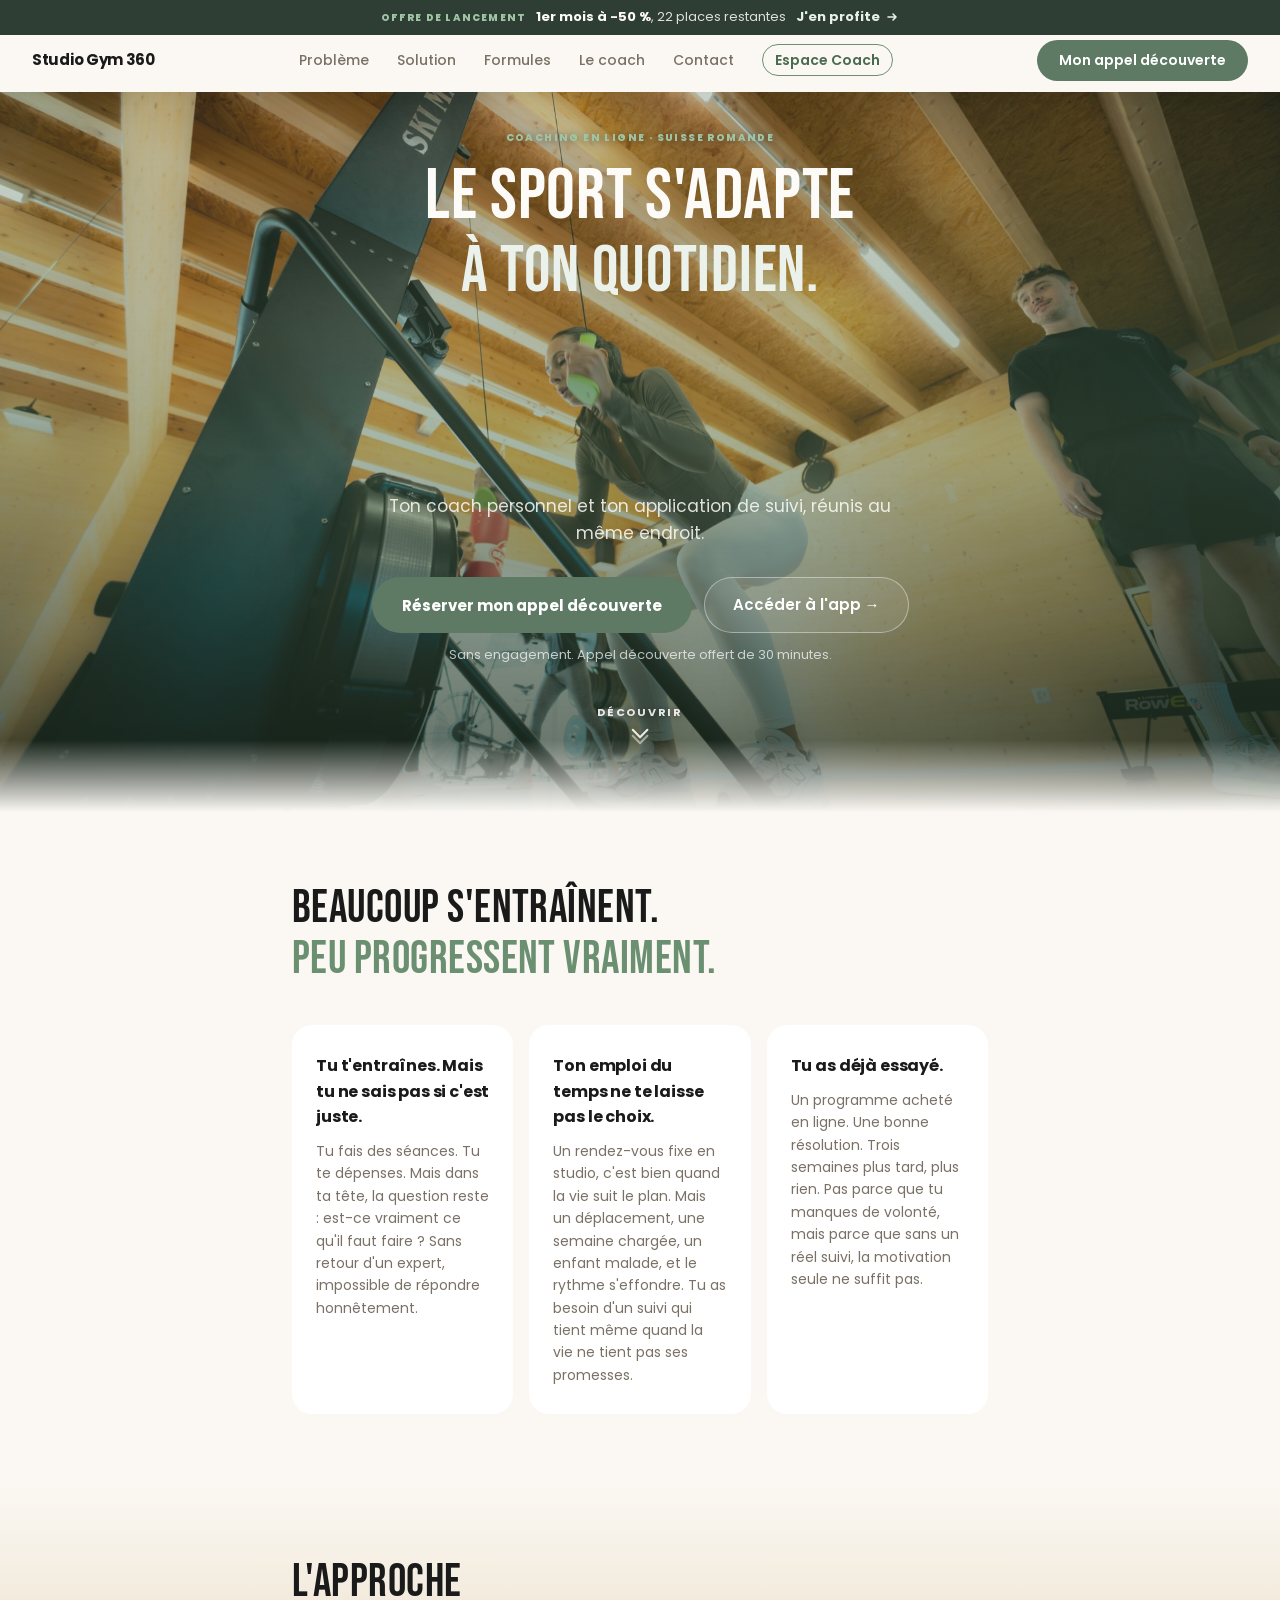
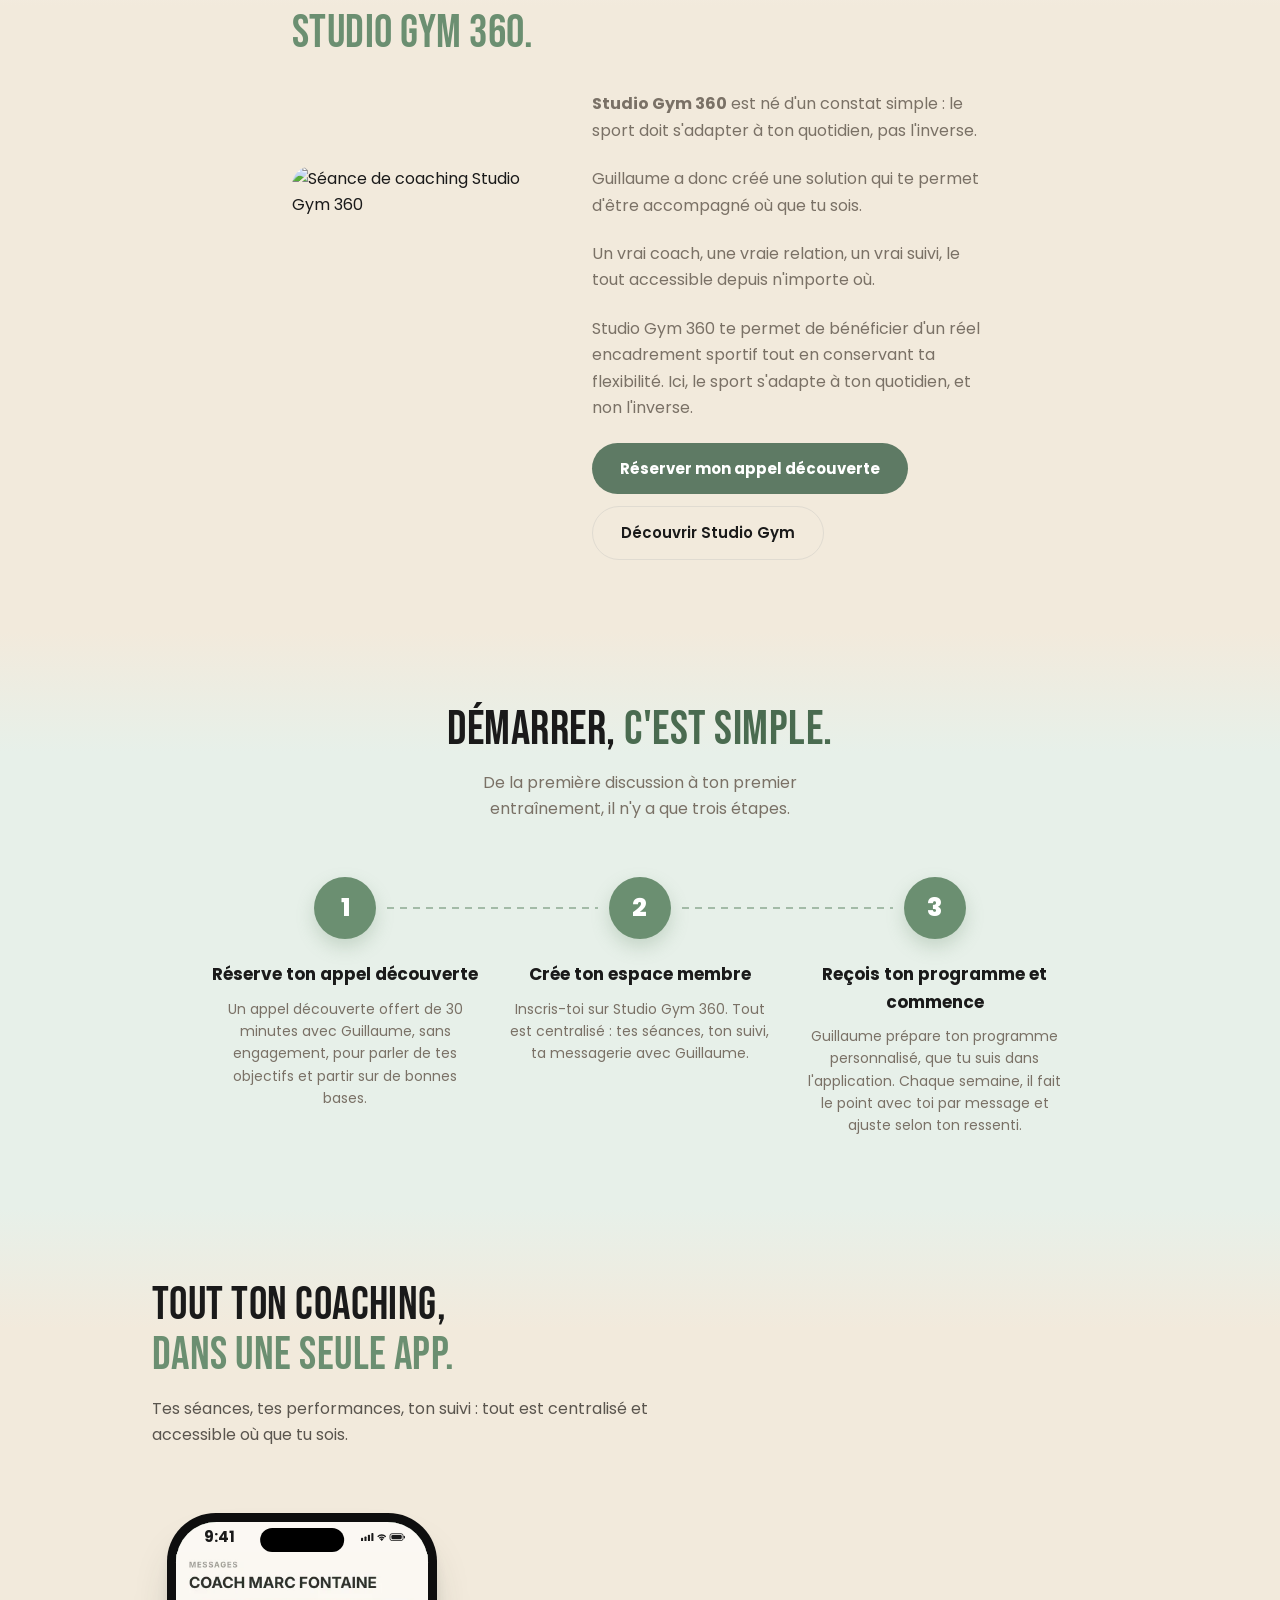
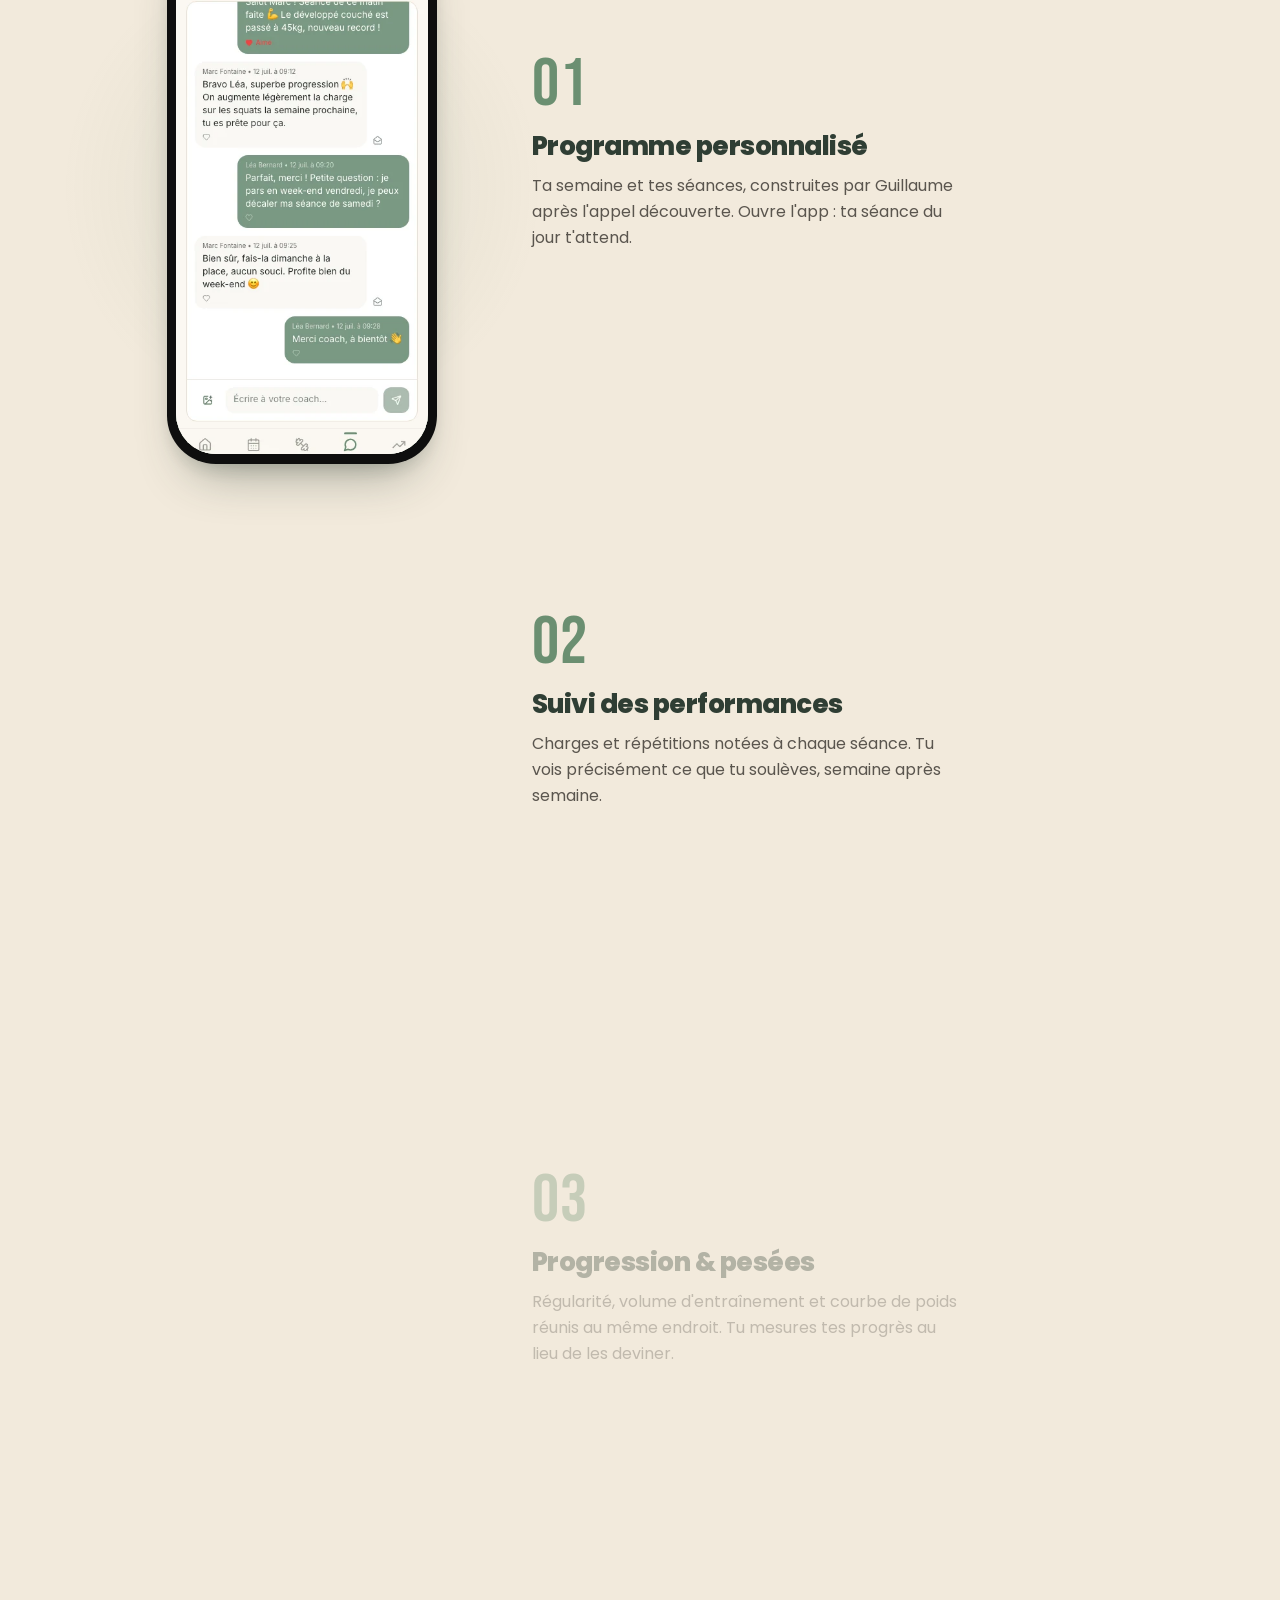
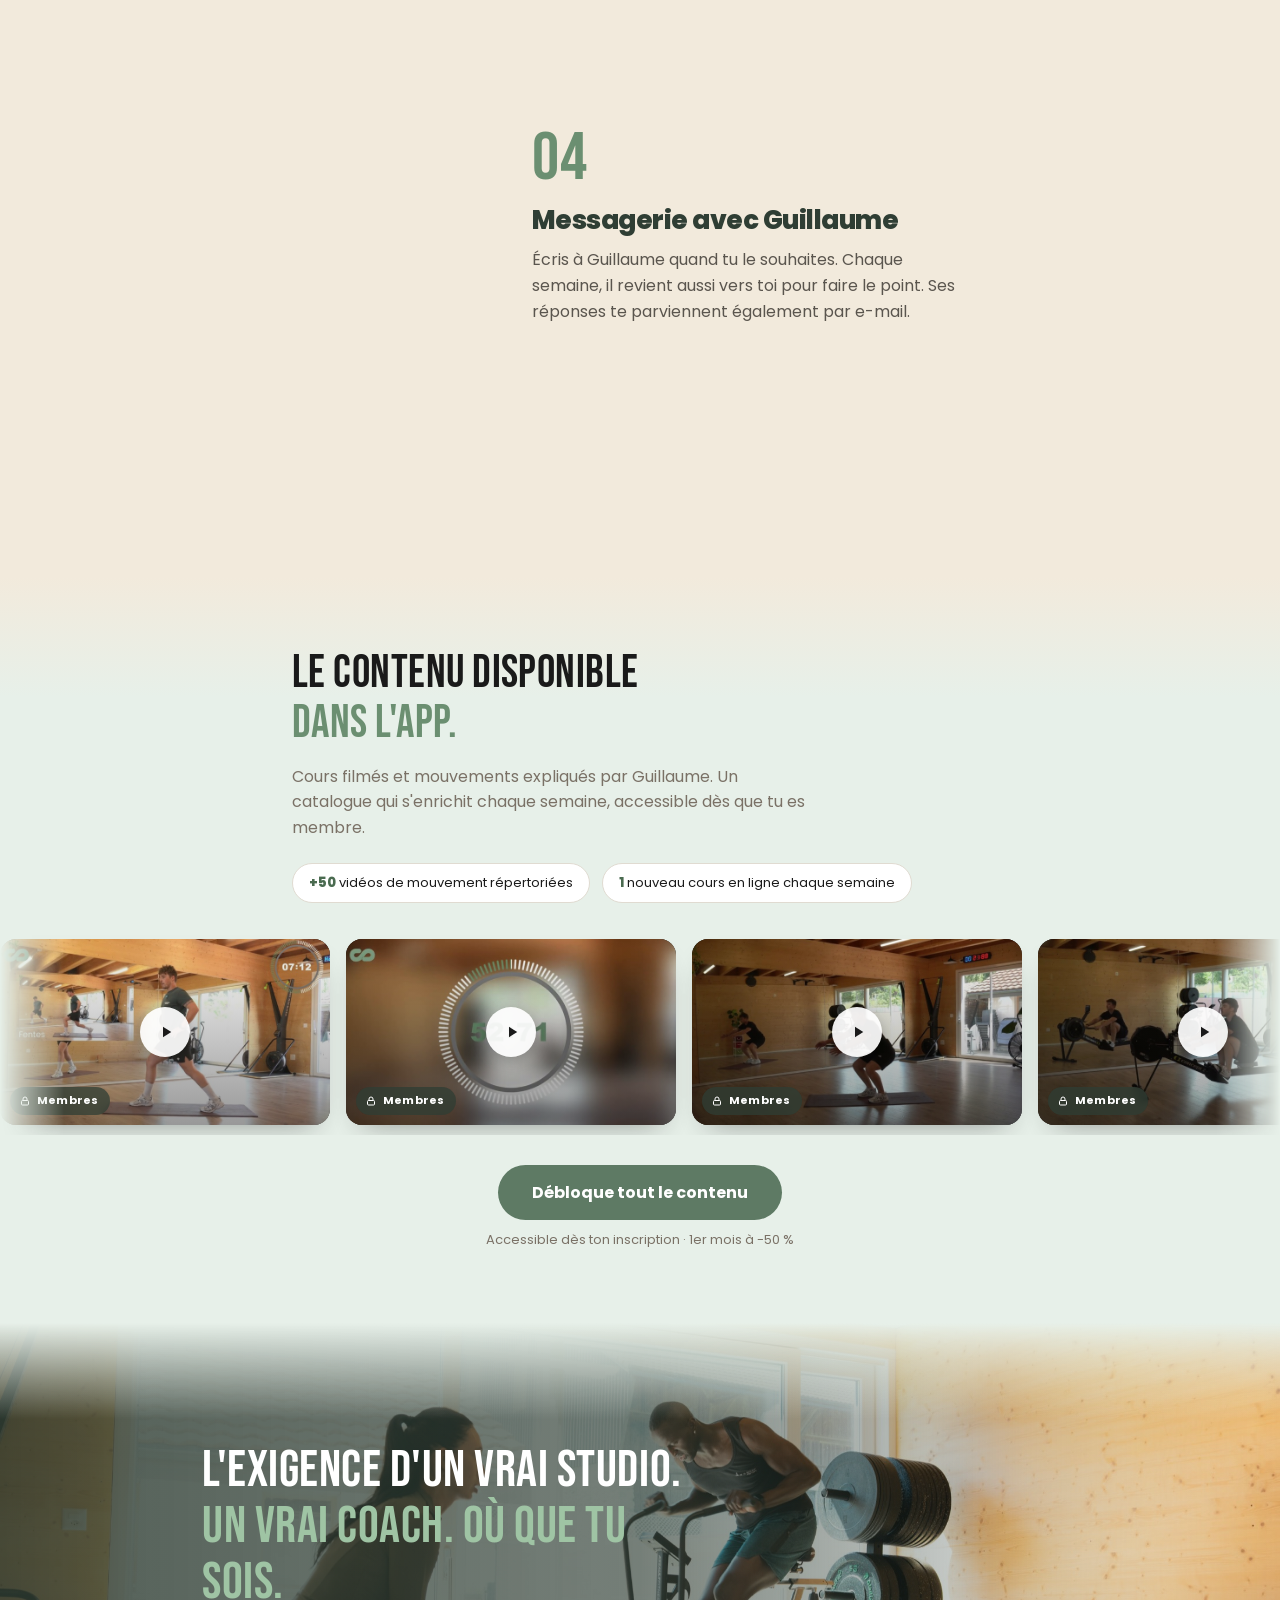
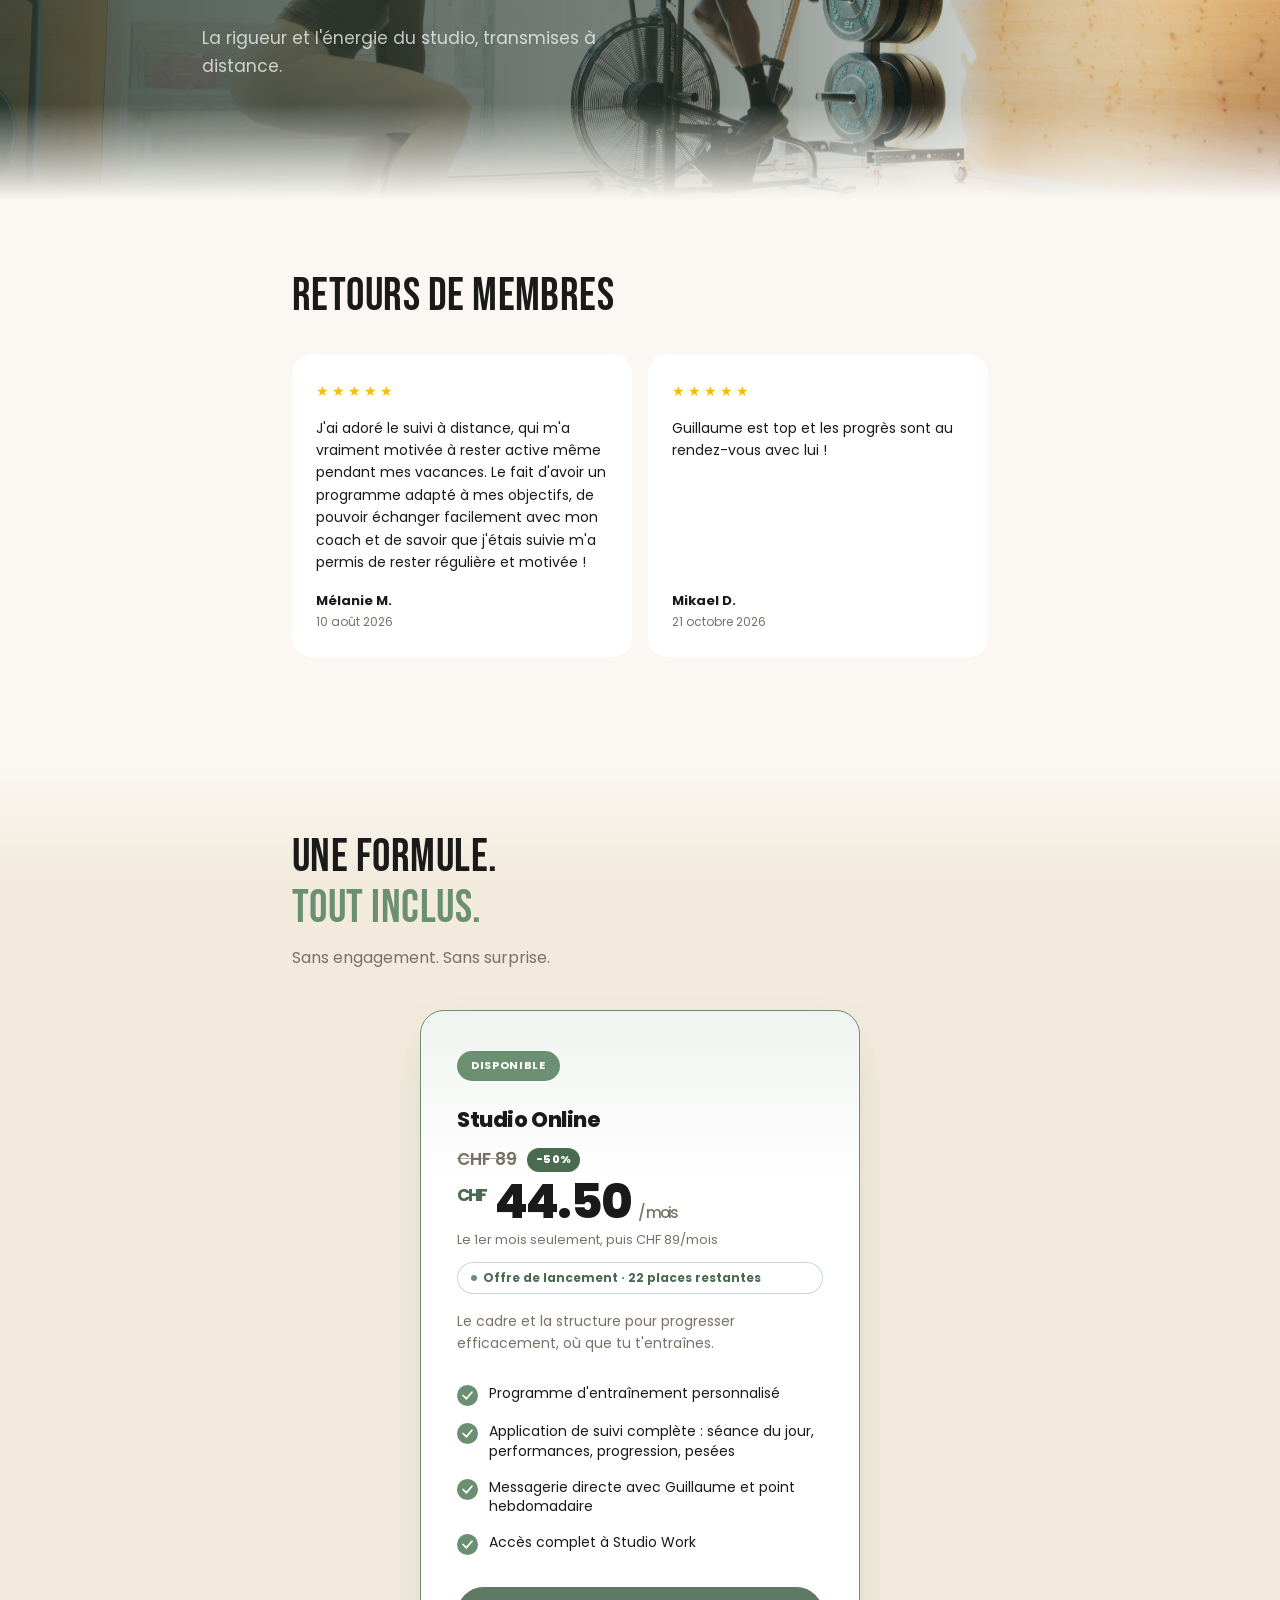
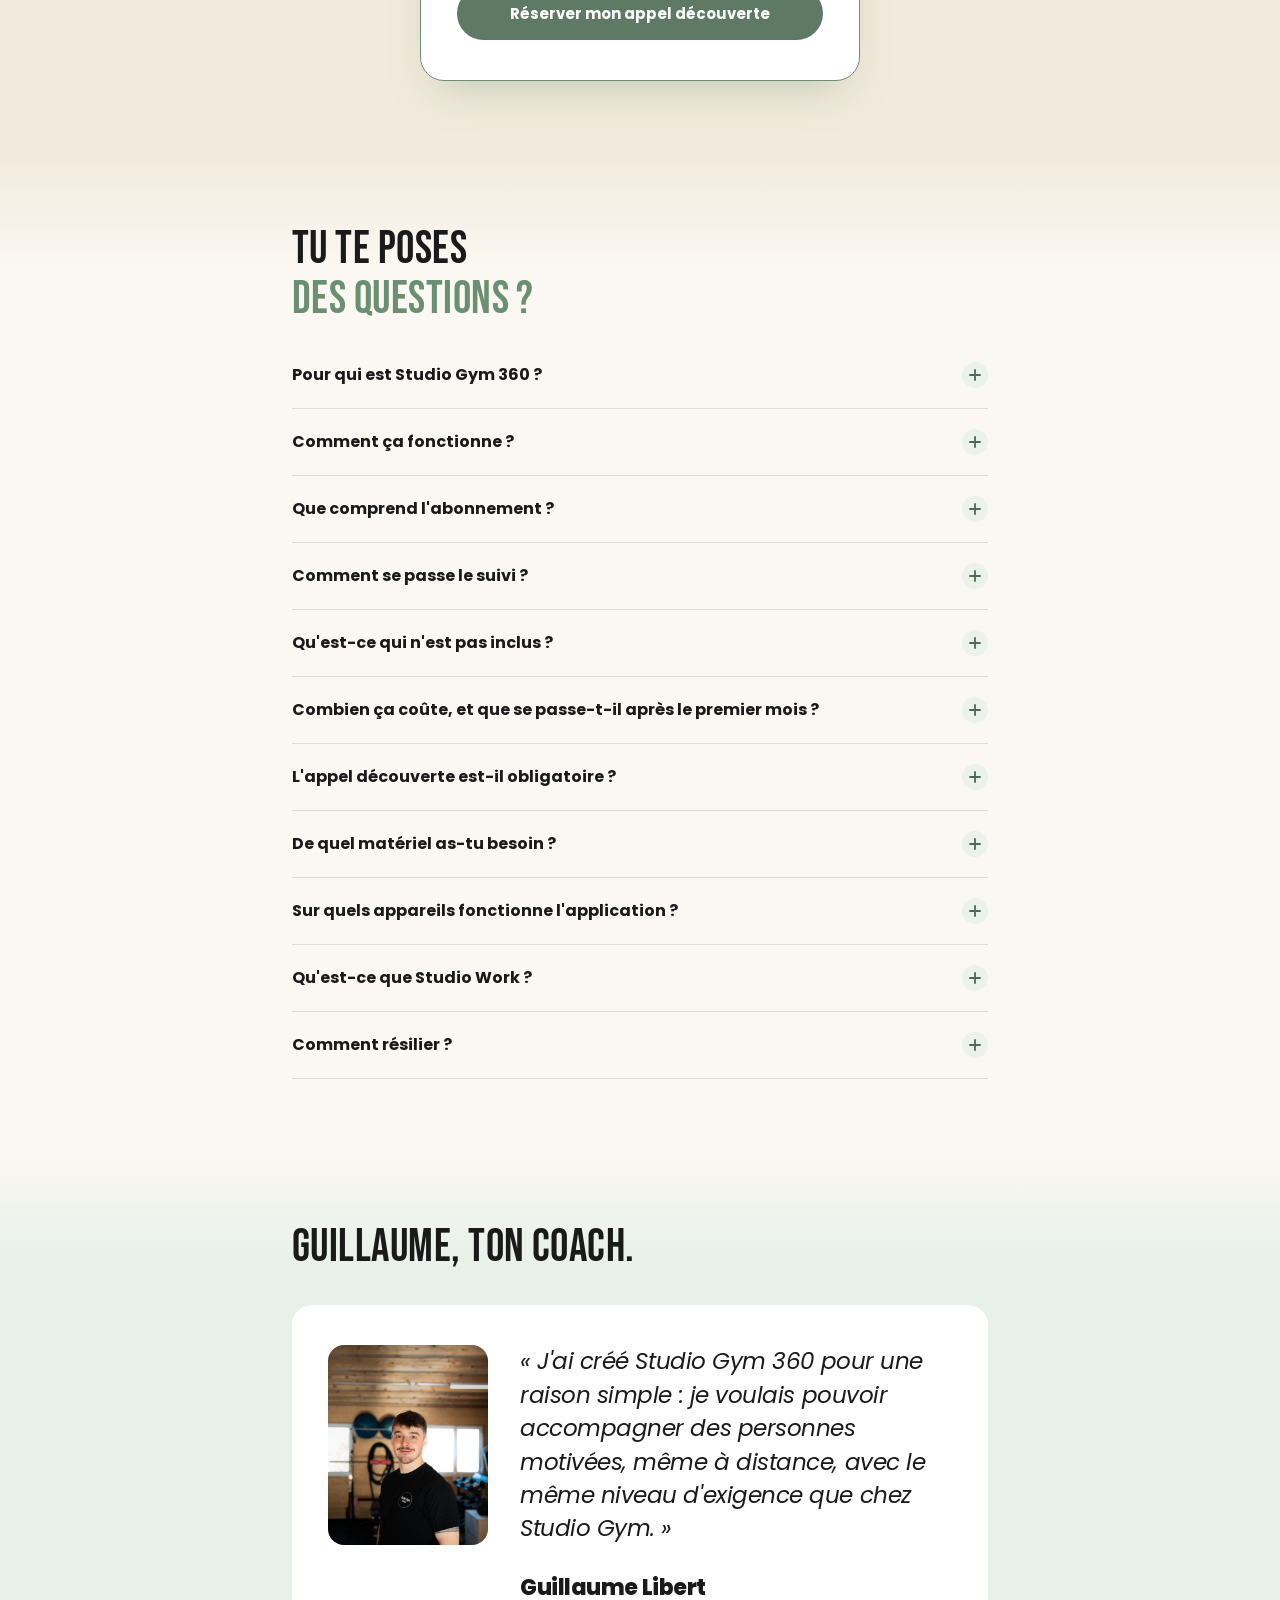
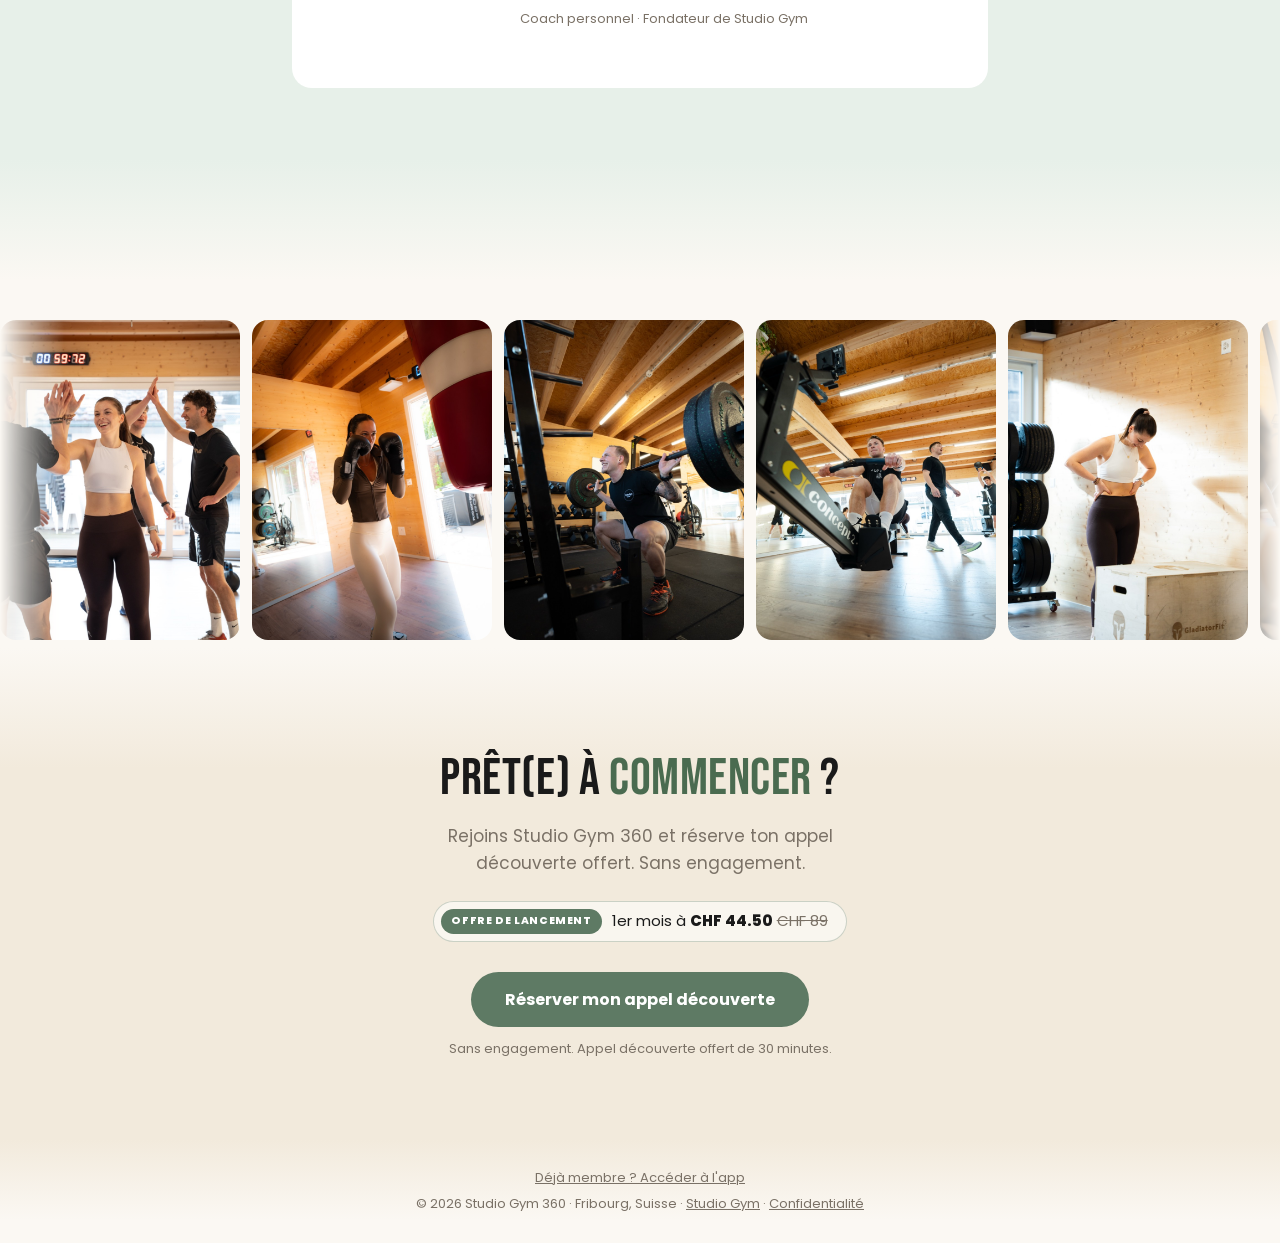
==== commit 0465c8f0: "Landing : avis de Mikael D. (21 octobre 2026), noms abrégés en initiale Co-Authored-By: Claude Sonne" ====
--- a/index.html
+++ b/index.html
@@ -2033,7 +2033,7 @@
   <section class="tone tone--cream" aria-labelledby="testimonials-title">
     <div class="section-inner">
       <h2 class="h2" style="margin-bottom:32px" id="testimonials-title" data-reveal>
-        Le retour d'une membre
+        Retours de membres
       </h2>
       <div class="testimonials__grid" data-carousel>
         <article class="testimonial-card">
@@ -2046,8 +2046,22 @@
           </div>
           <p class="testimonial-card__text">J'ai adoré le suivi à distance, qui m'a vraiment motivée à rester active même pendant mes vacances. Le fait d'avoir un programme adapté à mes objectifs, de pouvoir échanger facilement avec mon coach et de savoir que j'étais suivie m'a permis de rester régulière et motivée !</p>
           <div>
-            <div class="testimonial-card__author">Mélanie Moroni</div>
+            <div class="testimonial-card__author">Mélanie M.</div>
             <div class="testimonial-card__date">10 août 2026</div>
+          </div>
+        </article>
+        <article class="testimonial-card">
+          <div class="testimonial-card__stars" aria-label="5 étoiles">
+            <span class="star" aria-hidden="true">★</span>
+            <span class="star" aria-hidden="true">★</span>
+            <span class="star" aria-hidden="true">★</span>
+            <span class="star" aria-hidden="true">★</span>
+            <span class="star" aria-hidden="true">★</span>
+          </div>
+          <p class="testimonial-card__text">Guillaume est top et les progrès sont au rendez-vous avec lui !</p>
+          <div>
+            <div class="testimonial-card__author">Mikael D.</div>
+            <div class="testimonial-card__date">21 octobre 2026</div>
           </div>
         </article>
       </div>
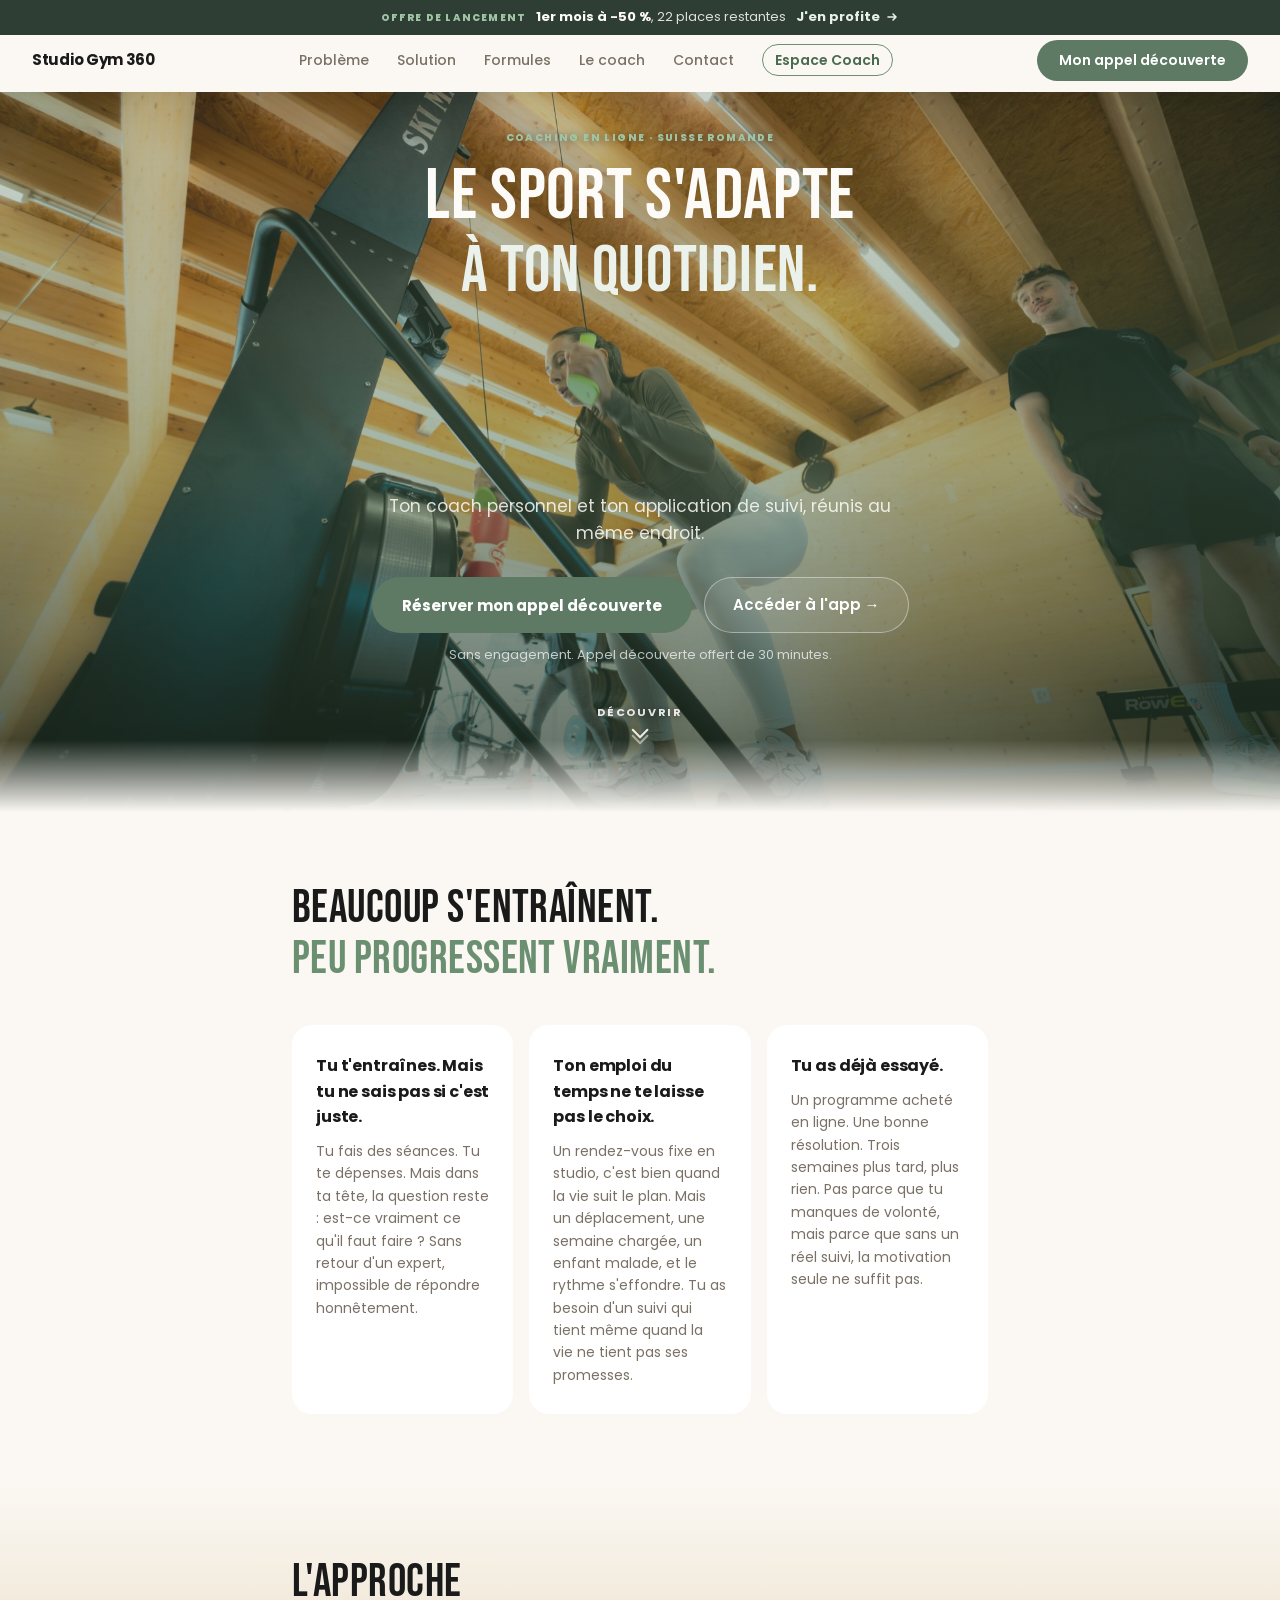
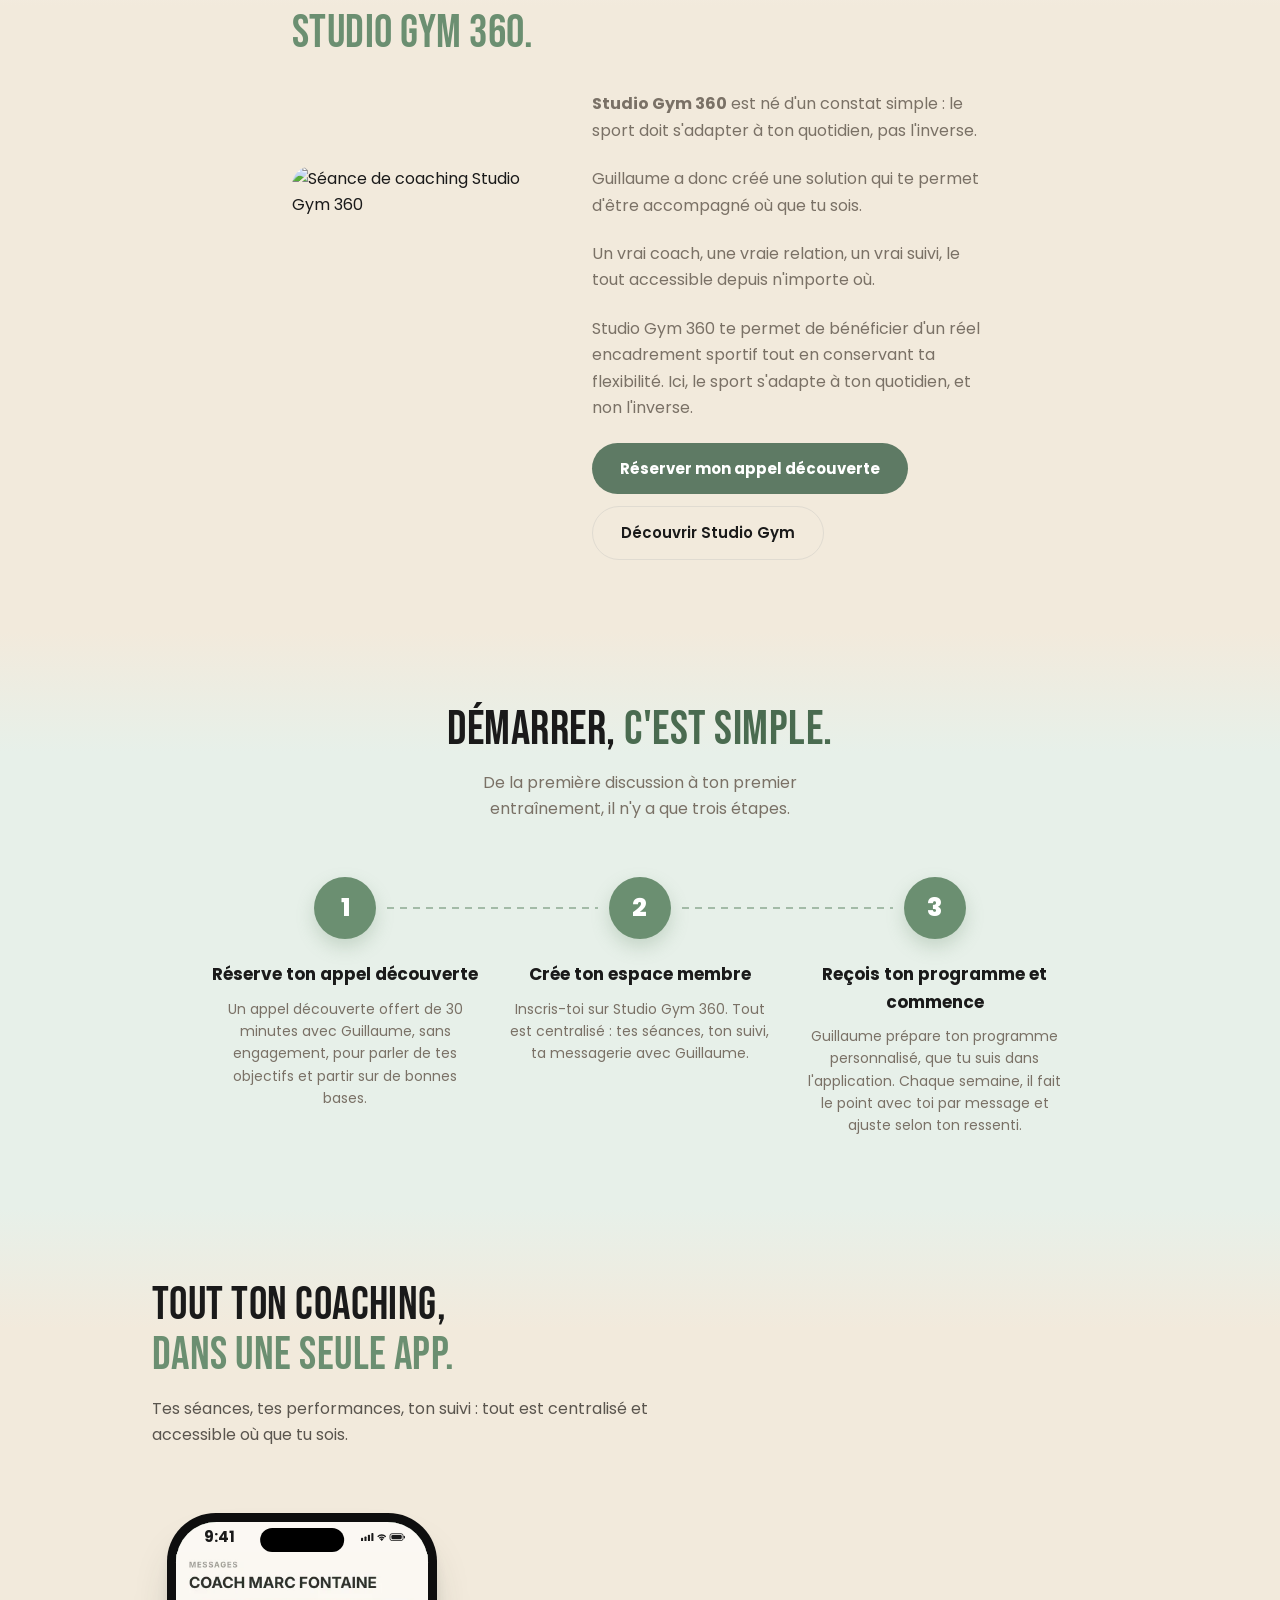
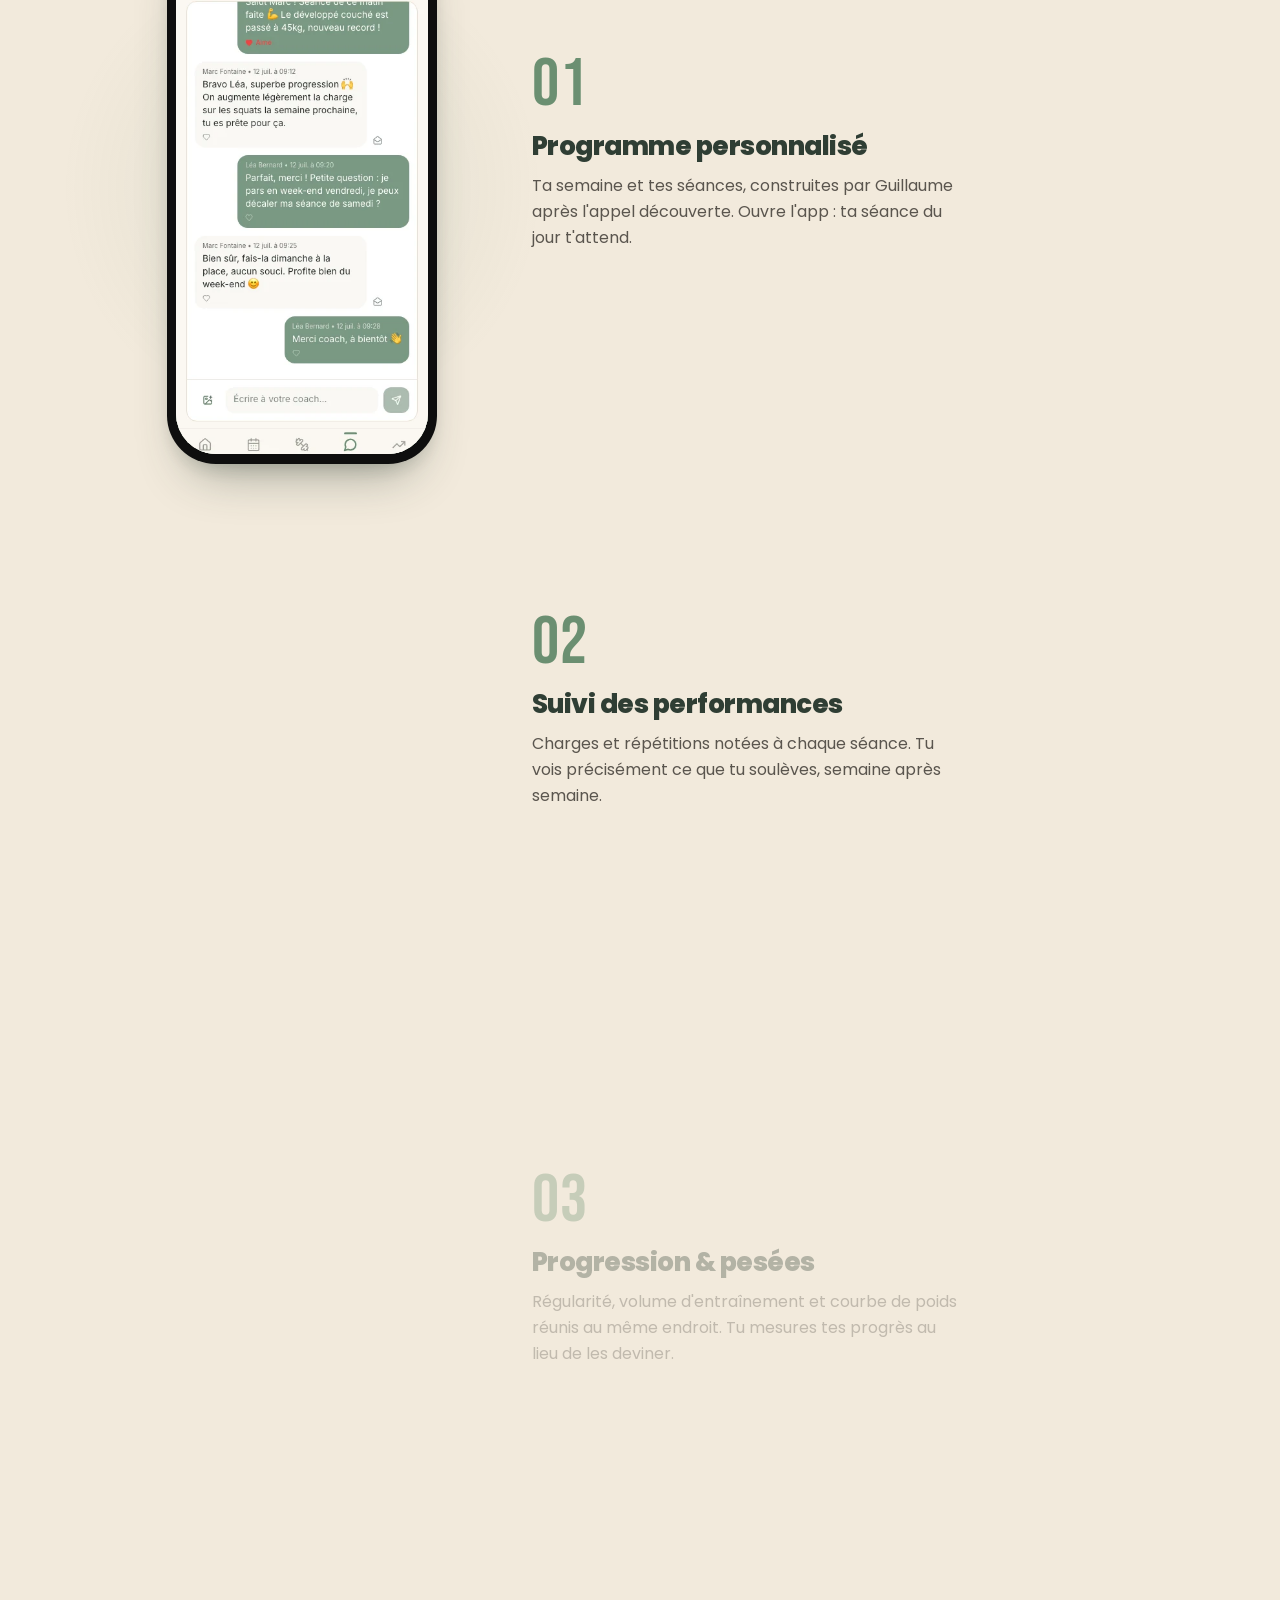
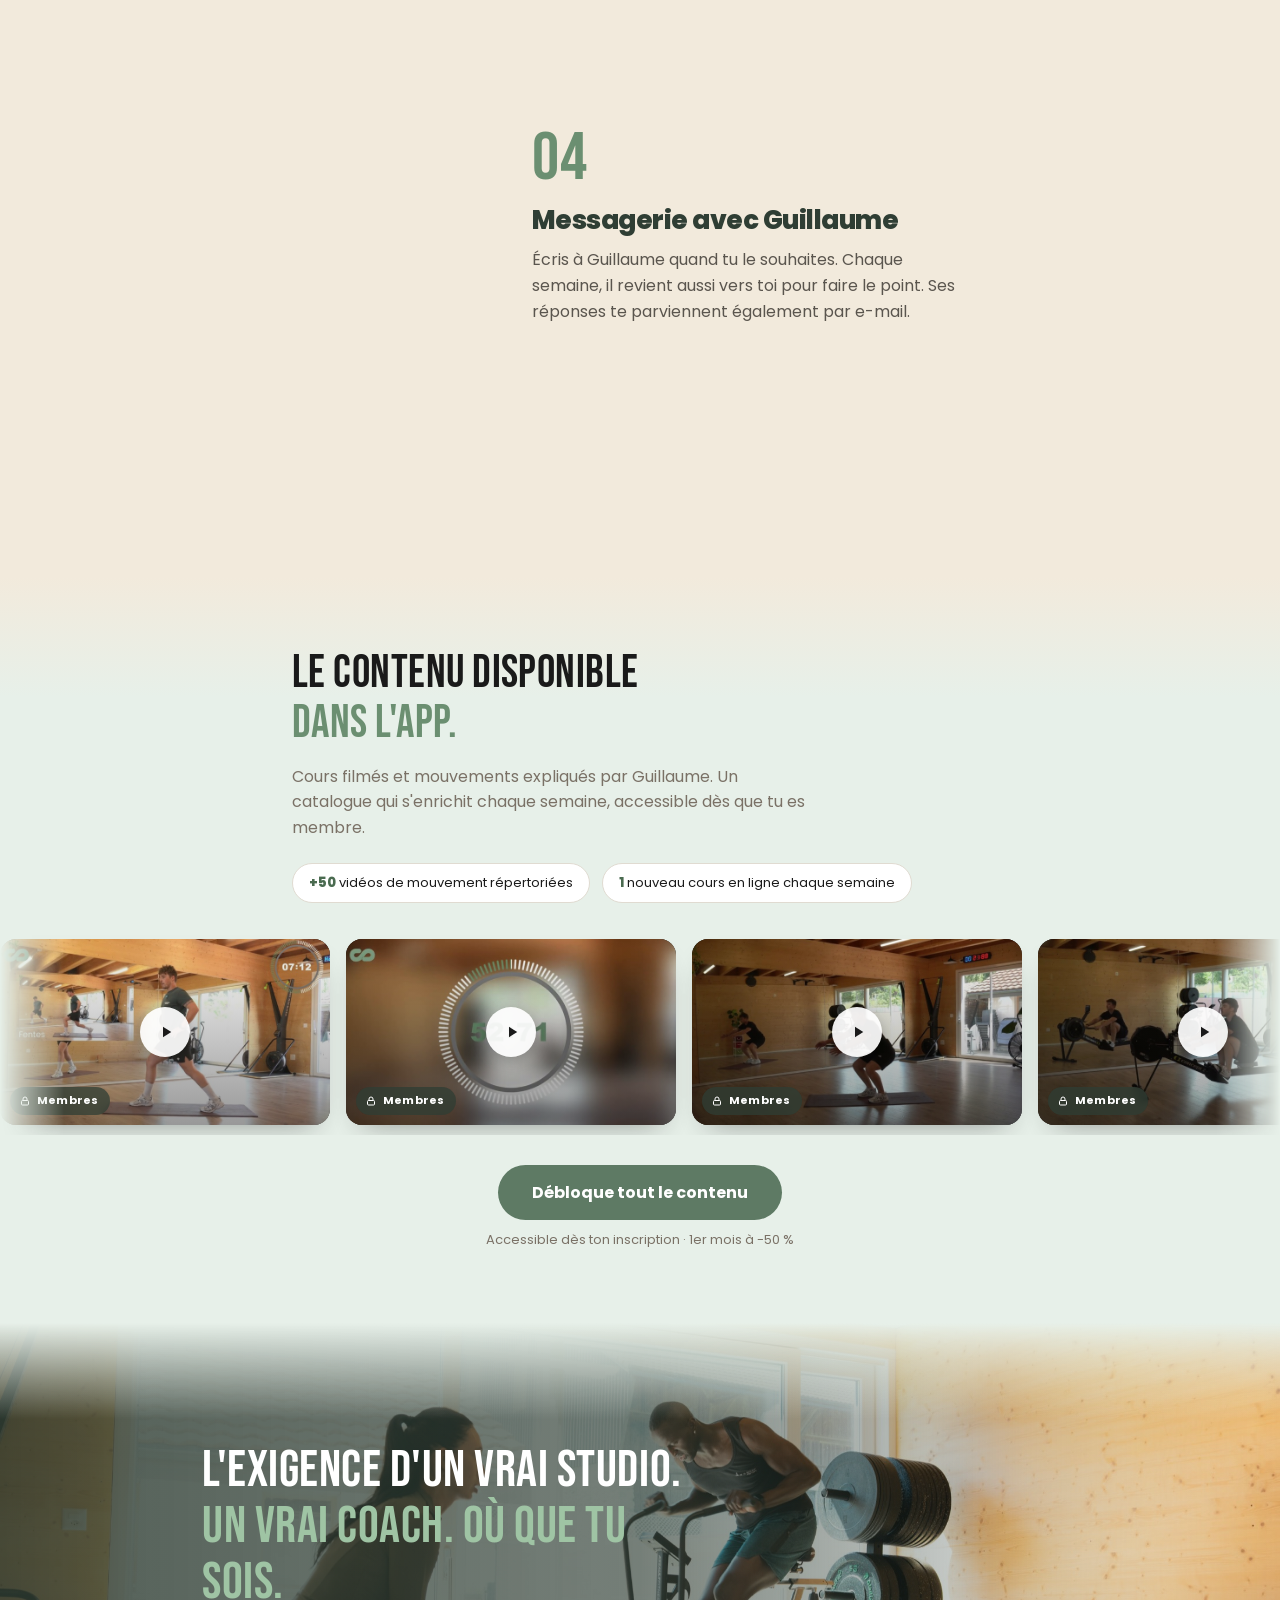
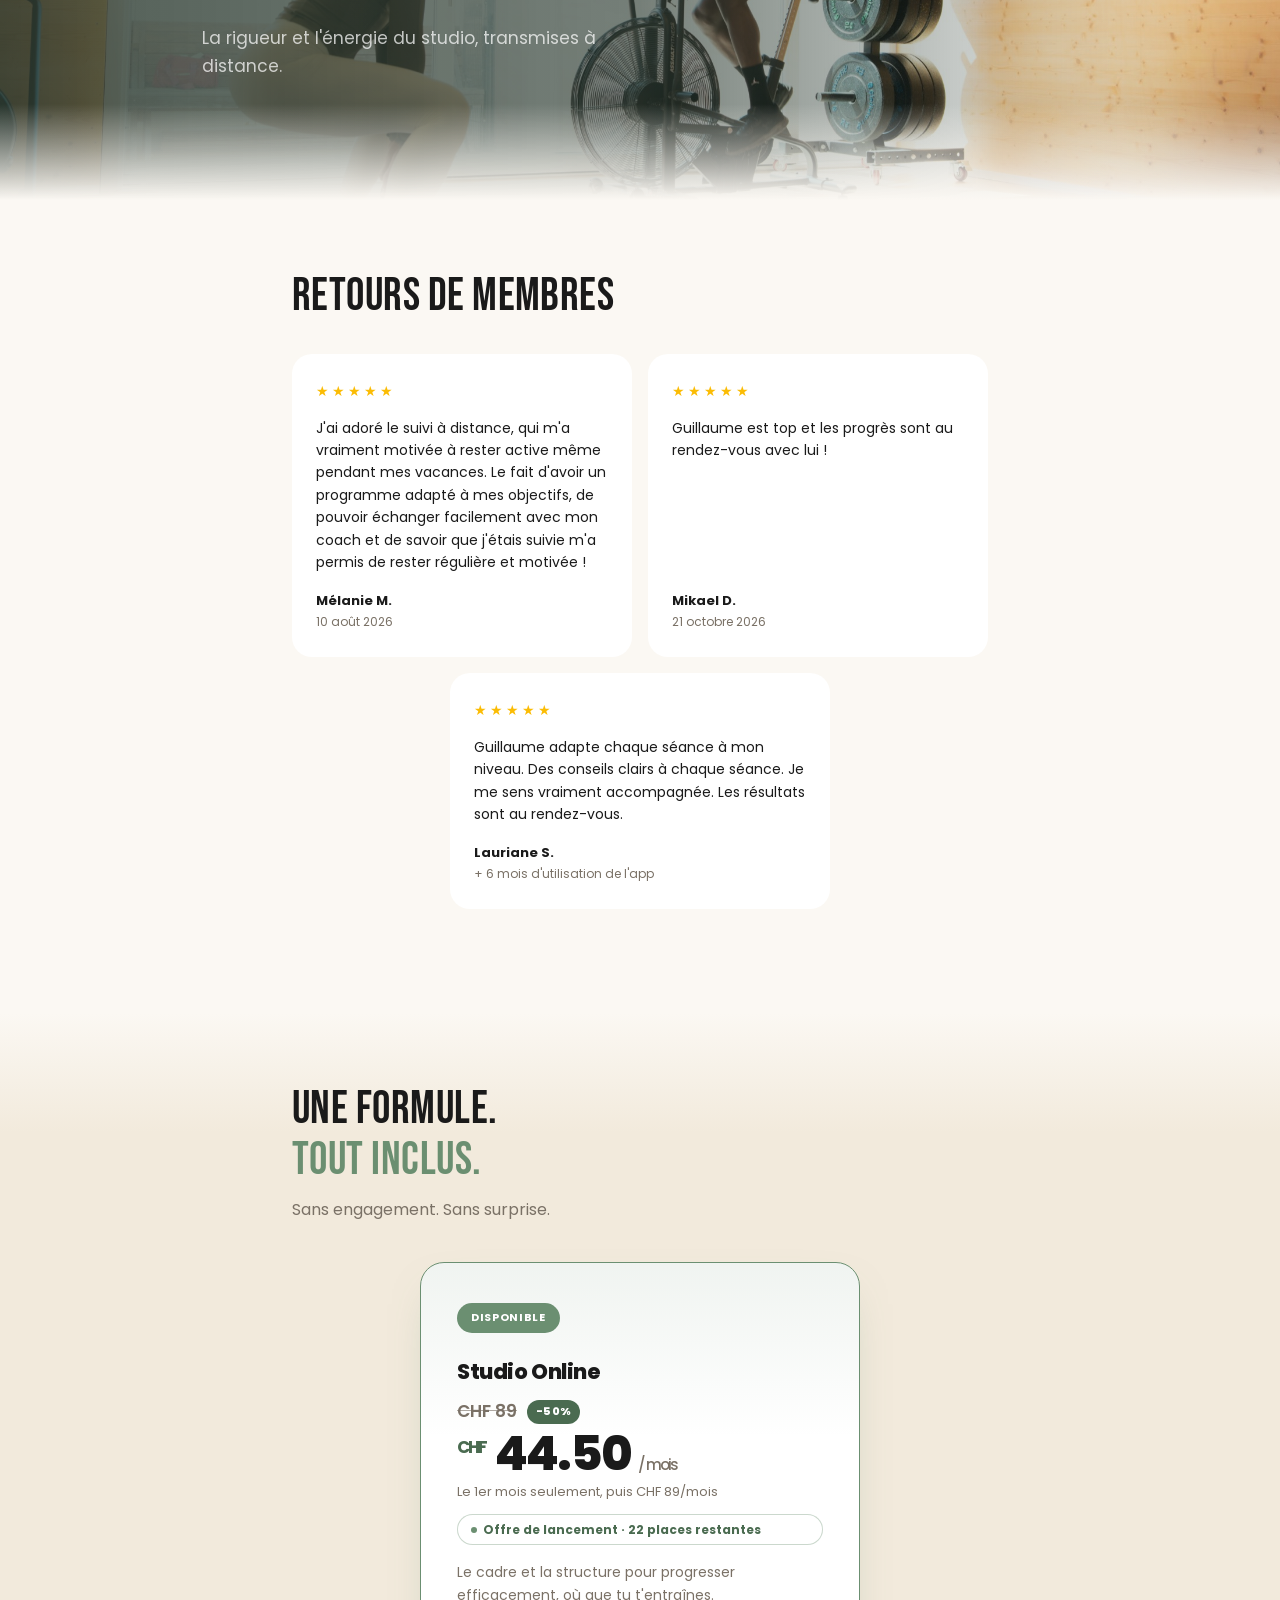
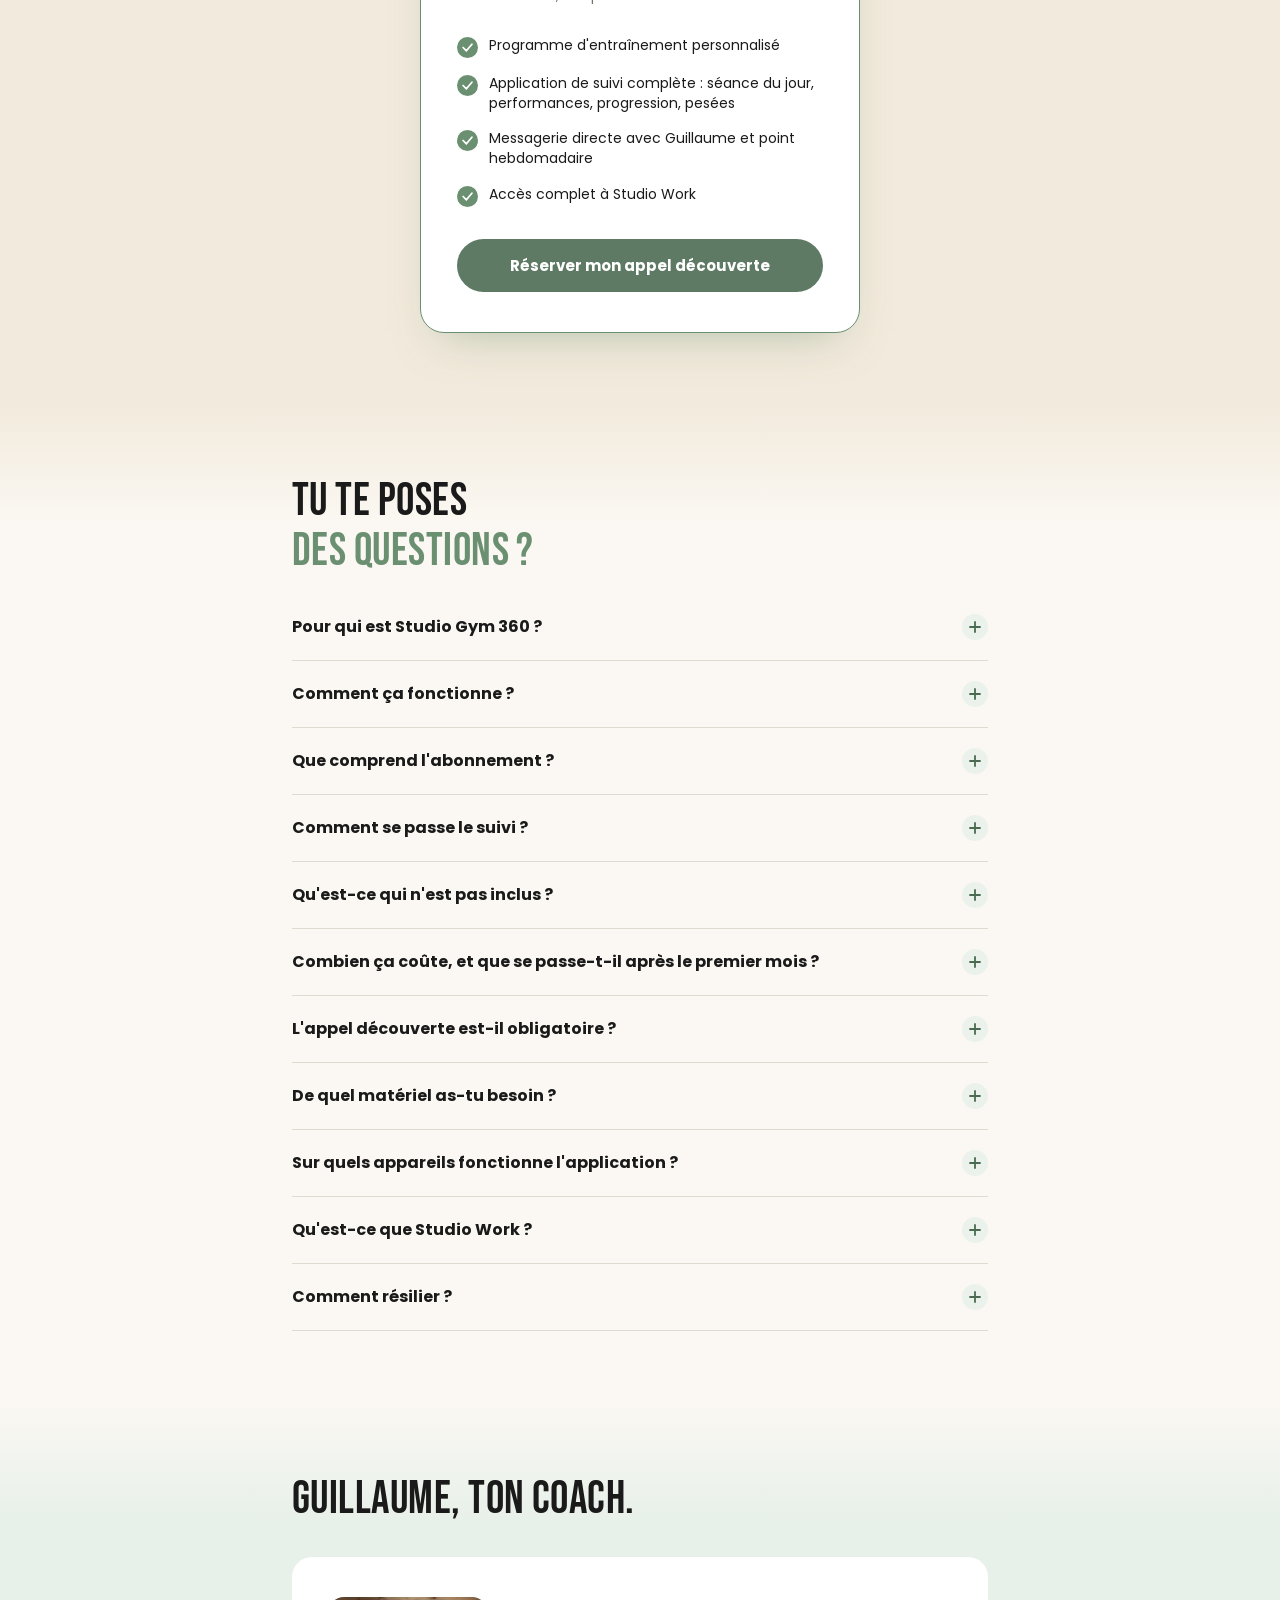
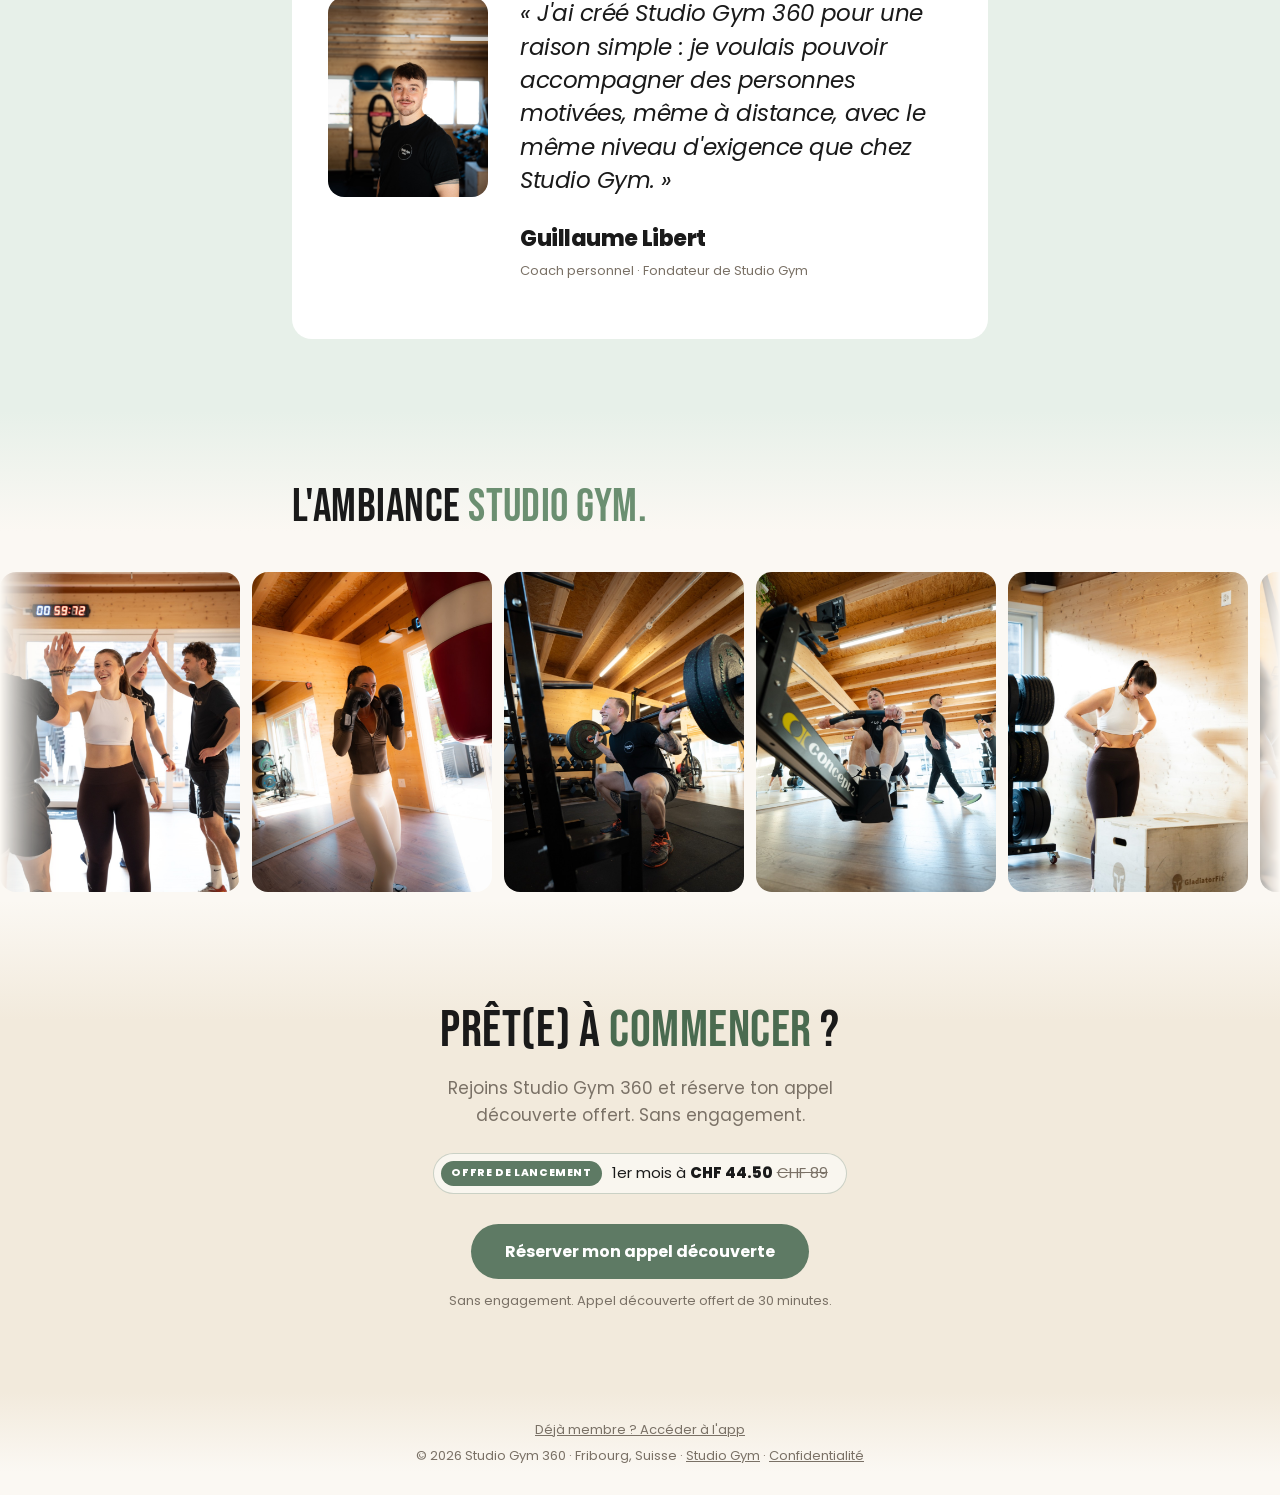
==== commit 1a4c8897: "Landing : avis de Lauriane S. Co-Authored-By: Claude Sonnet 5.5 <noreply@anthropic.com>" ====
--- a/index.html
+++ b/index.html
@@ -2062,6 +2062,20 @@
           <div>
             <div class="testimonial-card__author">Mikael D.</div>
             <div class="testimonial-card__date">21 octobre 2026</div>
+          </div>
+        </article>
+        <article class="testimonial-card">
+          <div class="testimonial-card__stars" aria-label="5 étoiles">
+            <span class="star" aria-hidden="true">★</span>
+            <span class="star" aria-hidden="true">★</span>
+            <span class="star" aria-hidden="true">★</span>
+            <span class="star" aria-hidden="true">★</span>
+            <span class="star" aria-hidden="true">★</span>
+          </div>
+          <p class="testimonial-card__text">Guillaume adapte chaque séance à mon niveau. Des conseils clairs à chaque séance. Je me sens vraiment accompagnée. Les résultats sont au rendez-vous.</p>
+          <div>
+            <div class="testimonial-card__author">Lauriane S.</div>
+            <div class="testimonial-card__date">+ 6 mois d'utilisation de l'app</div>
           </div>
         </article>
       </div>
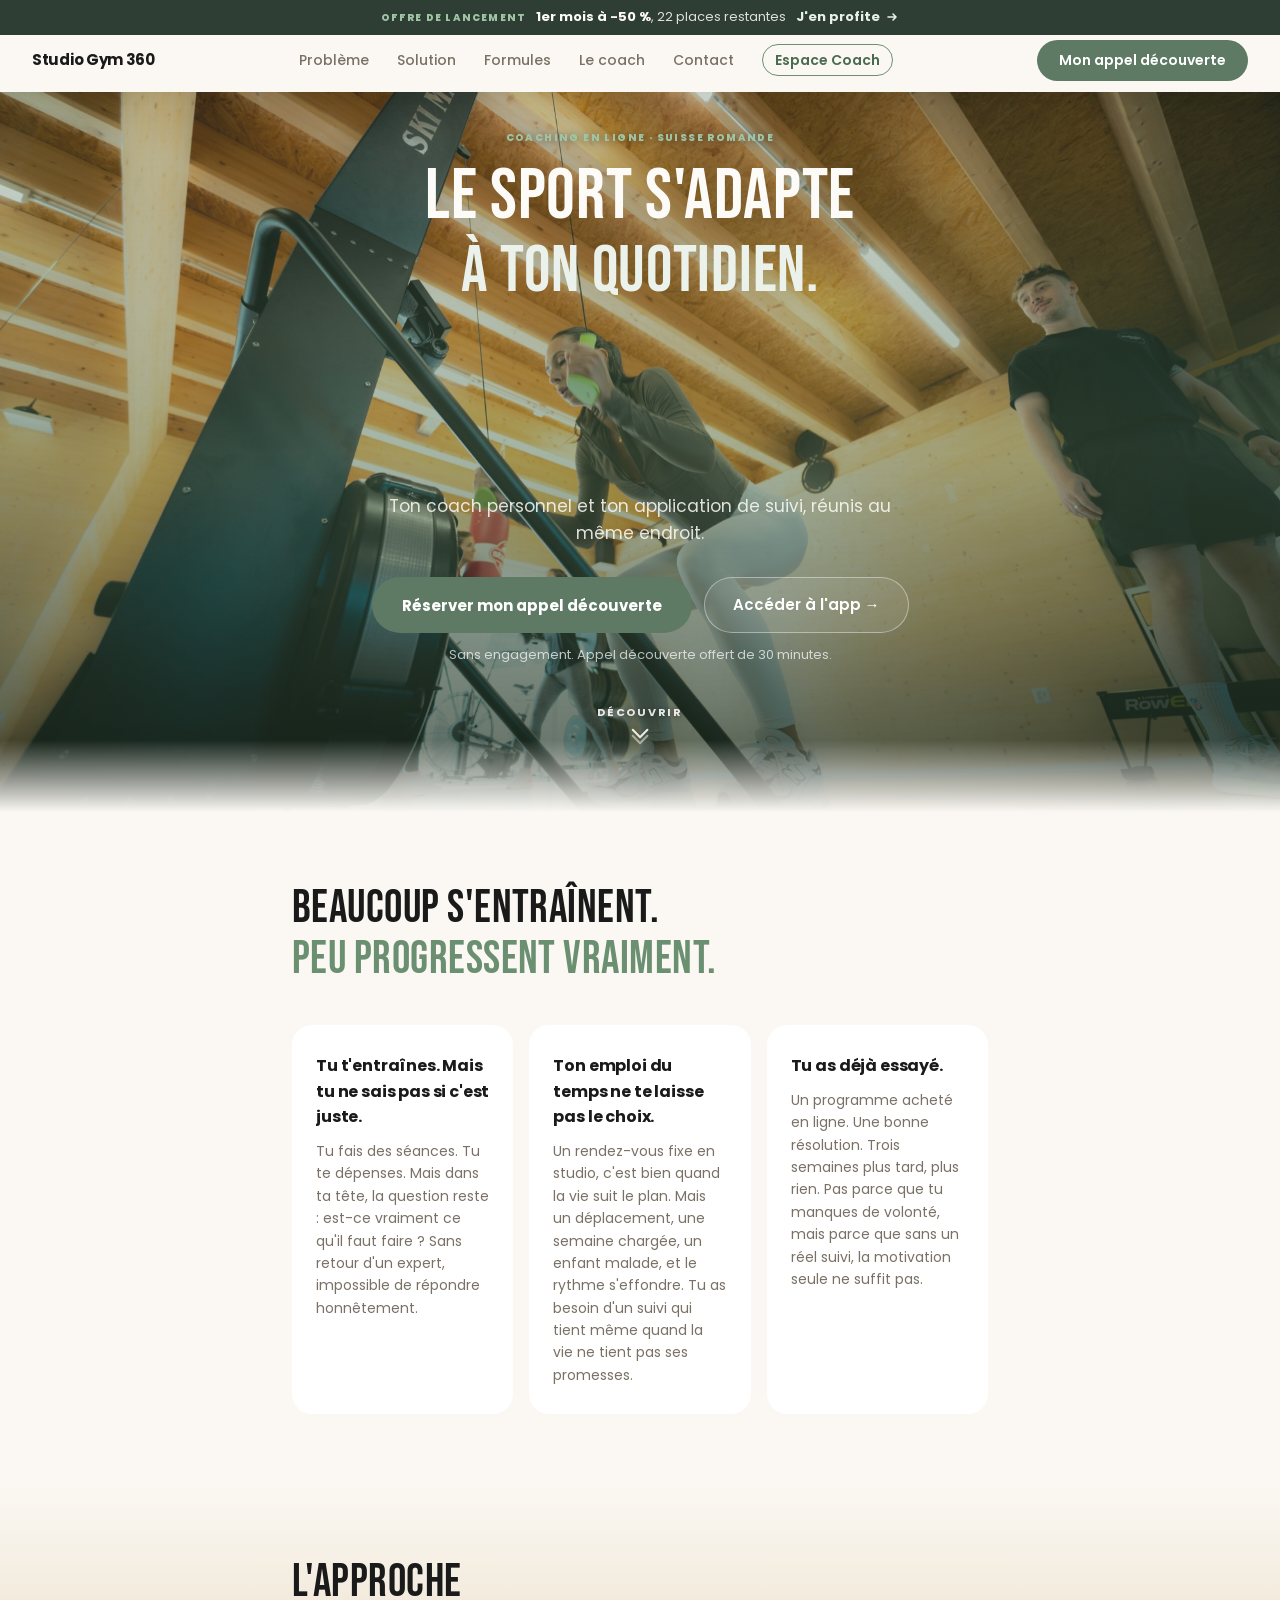
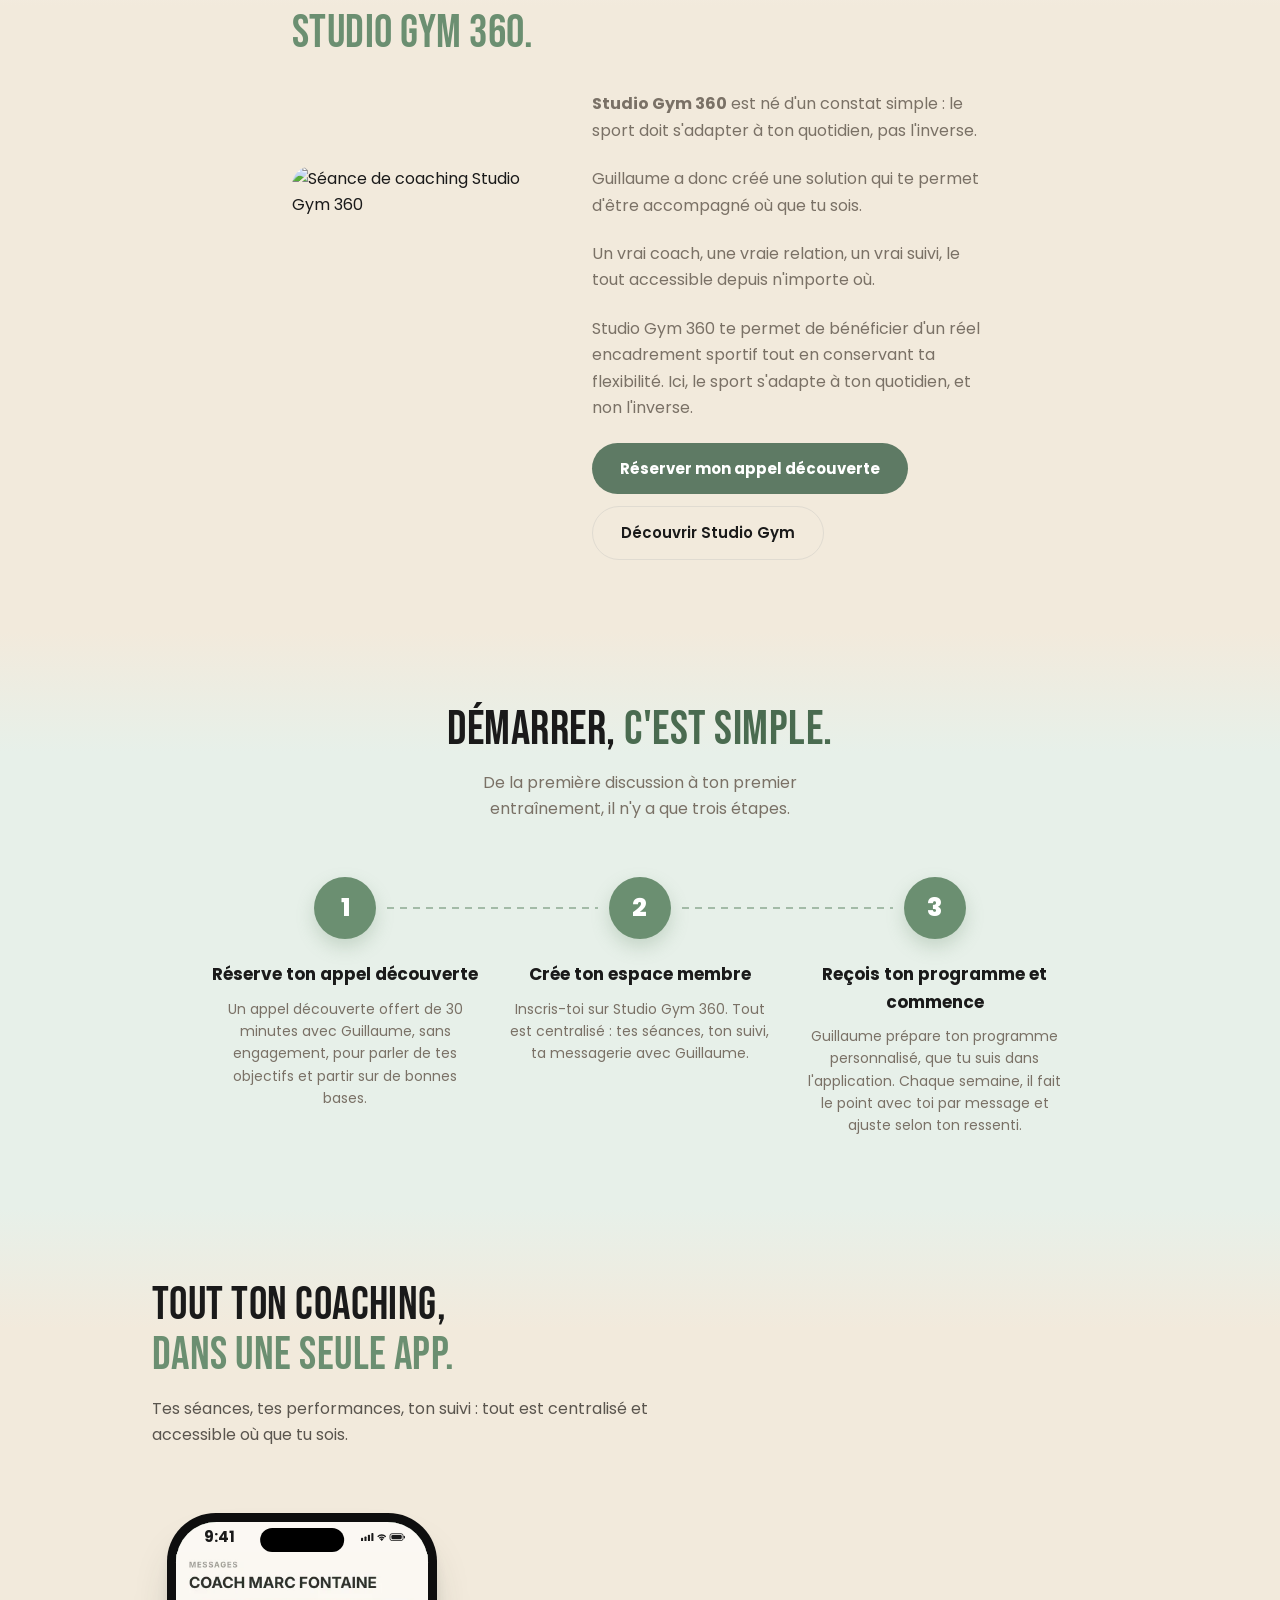
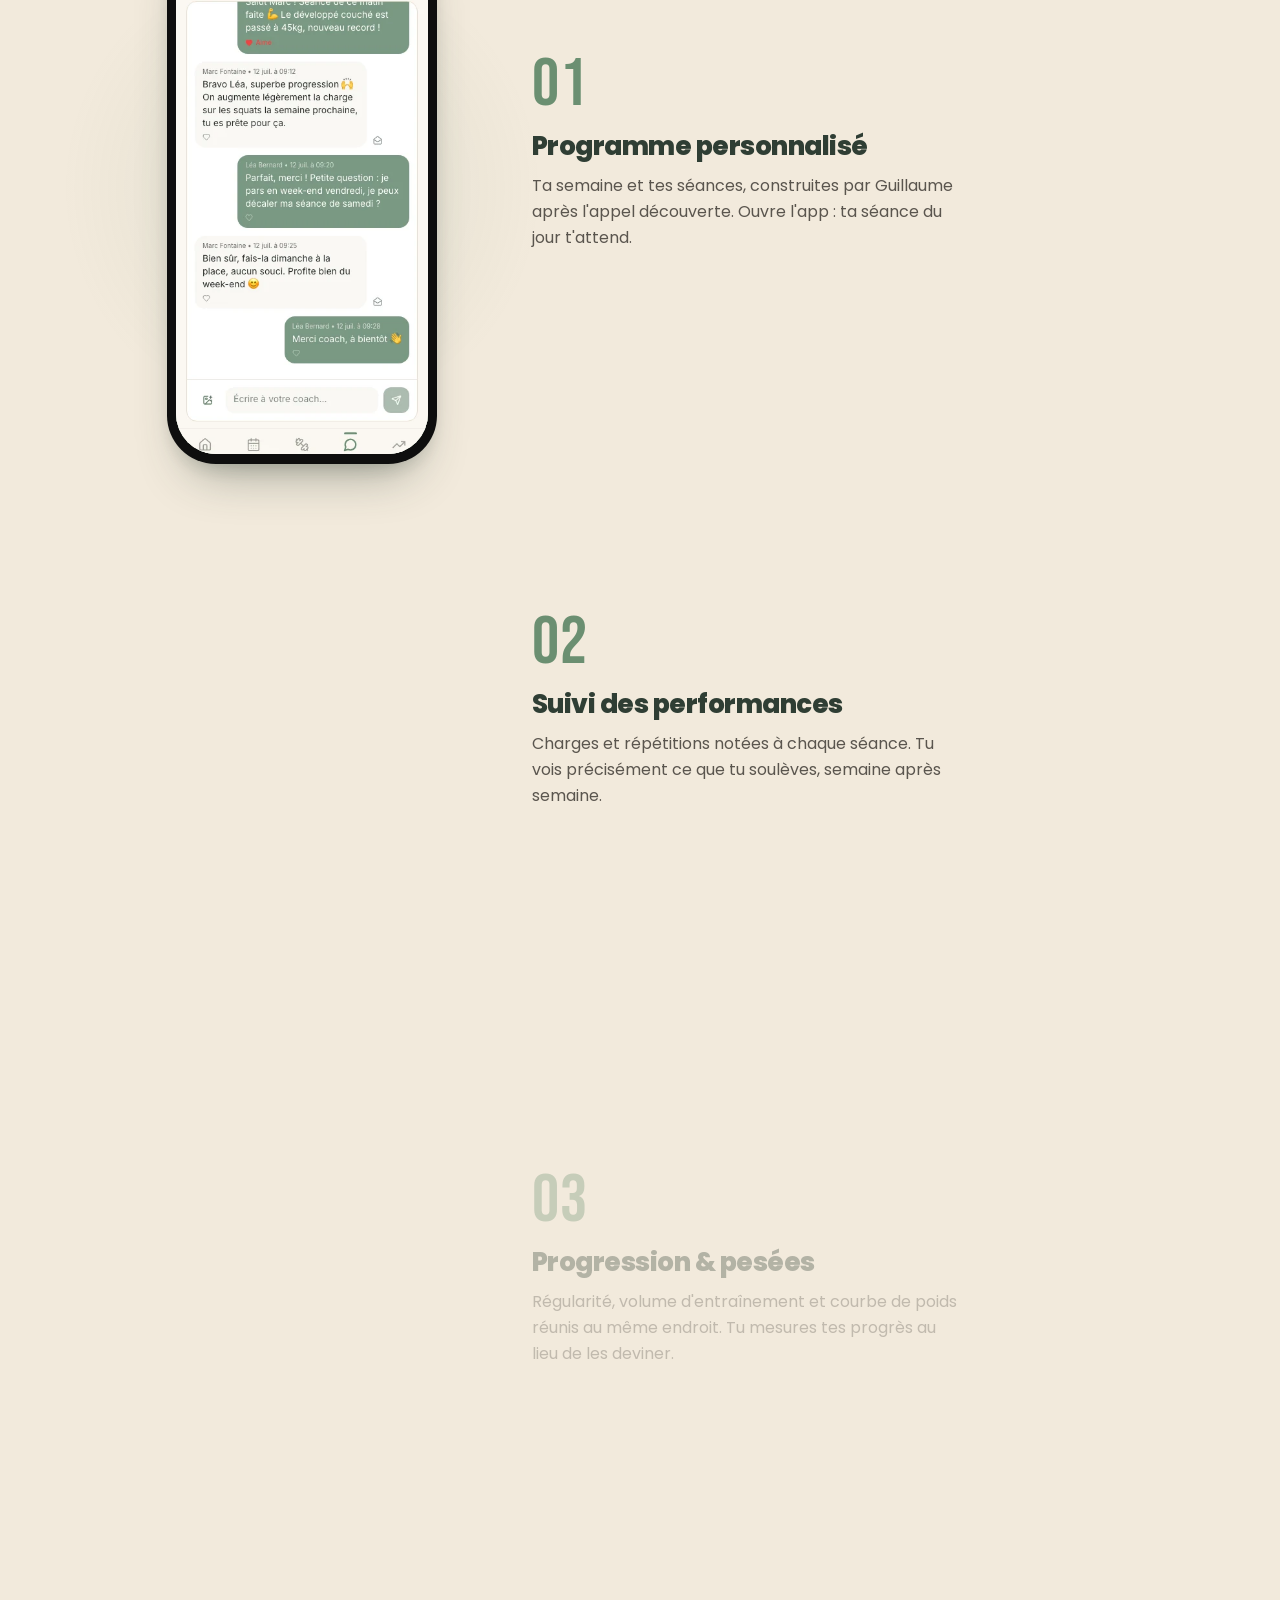
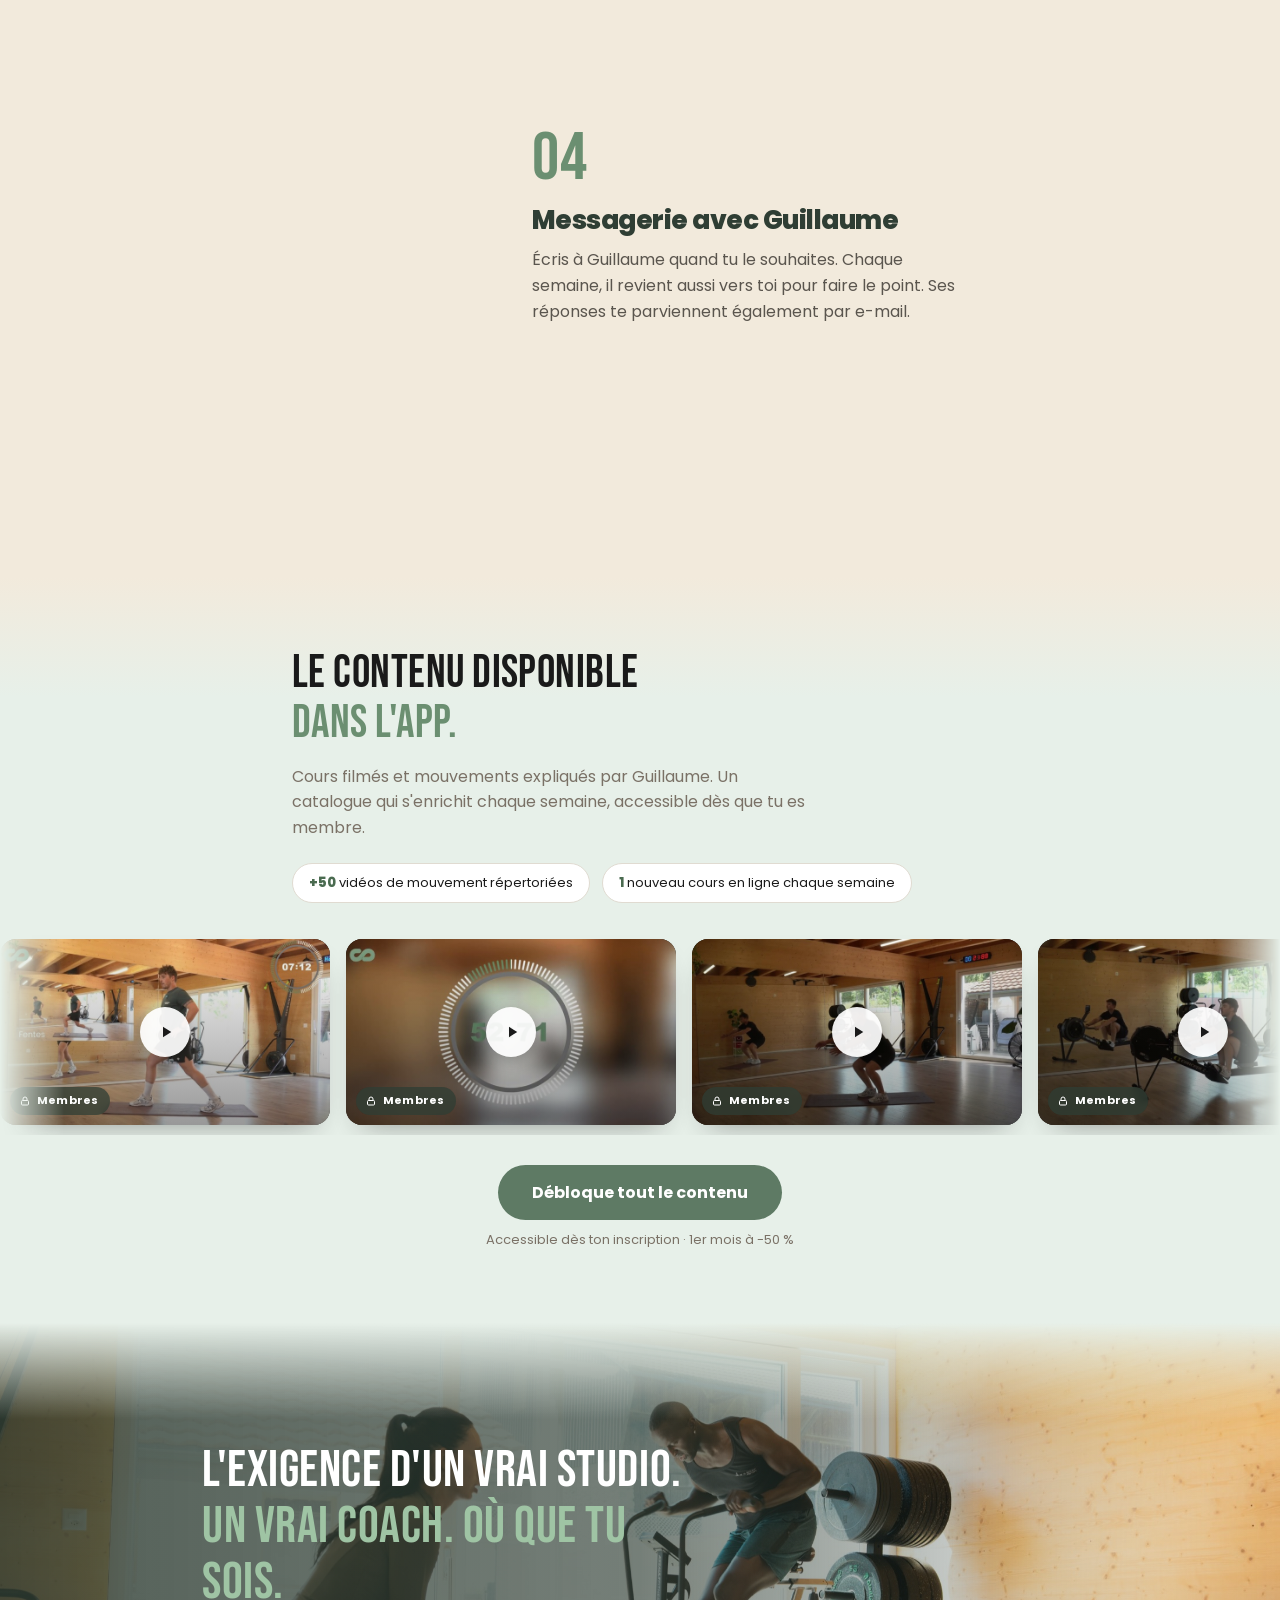
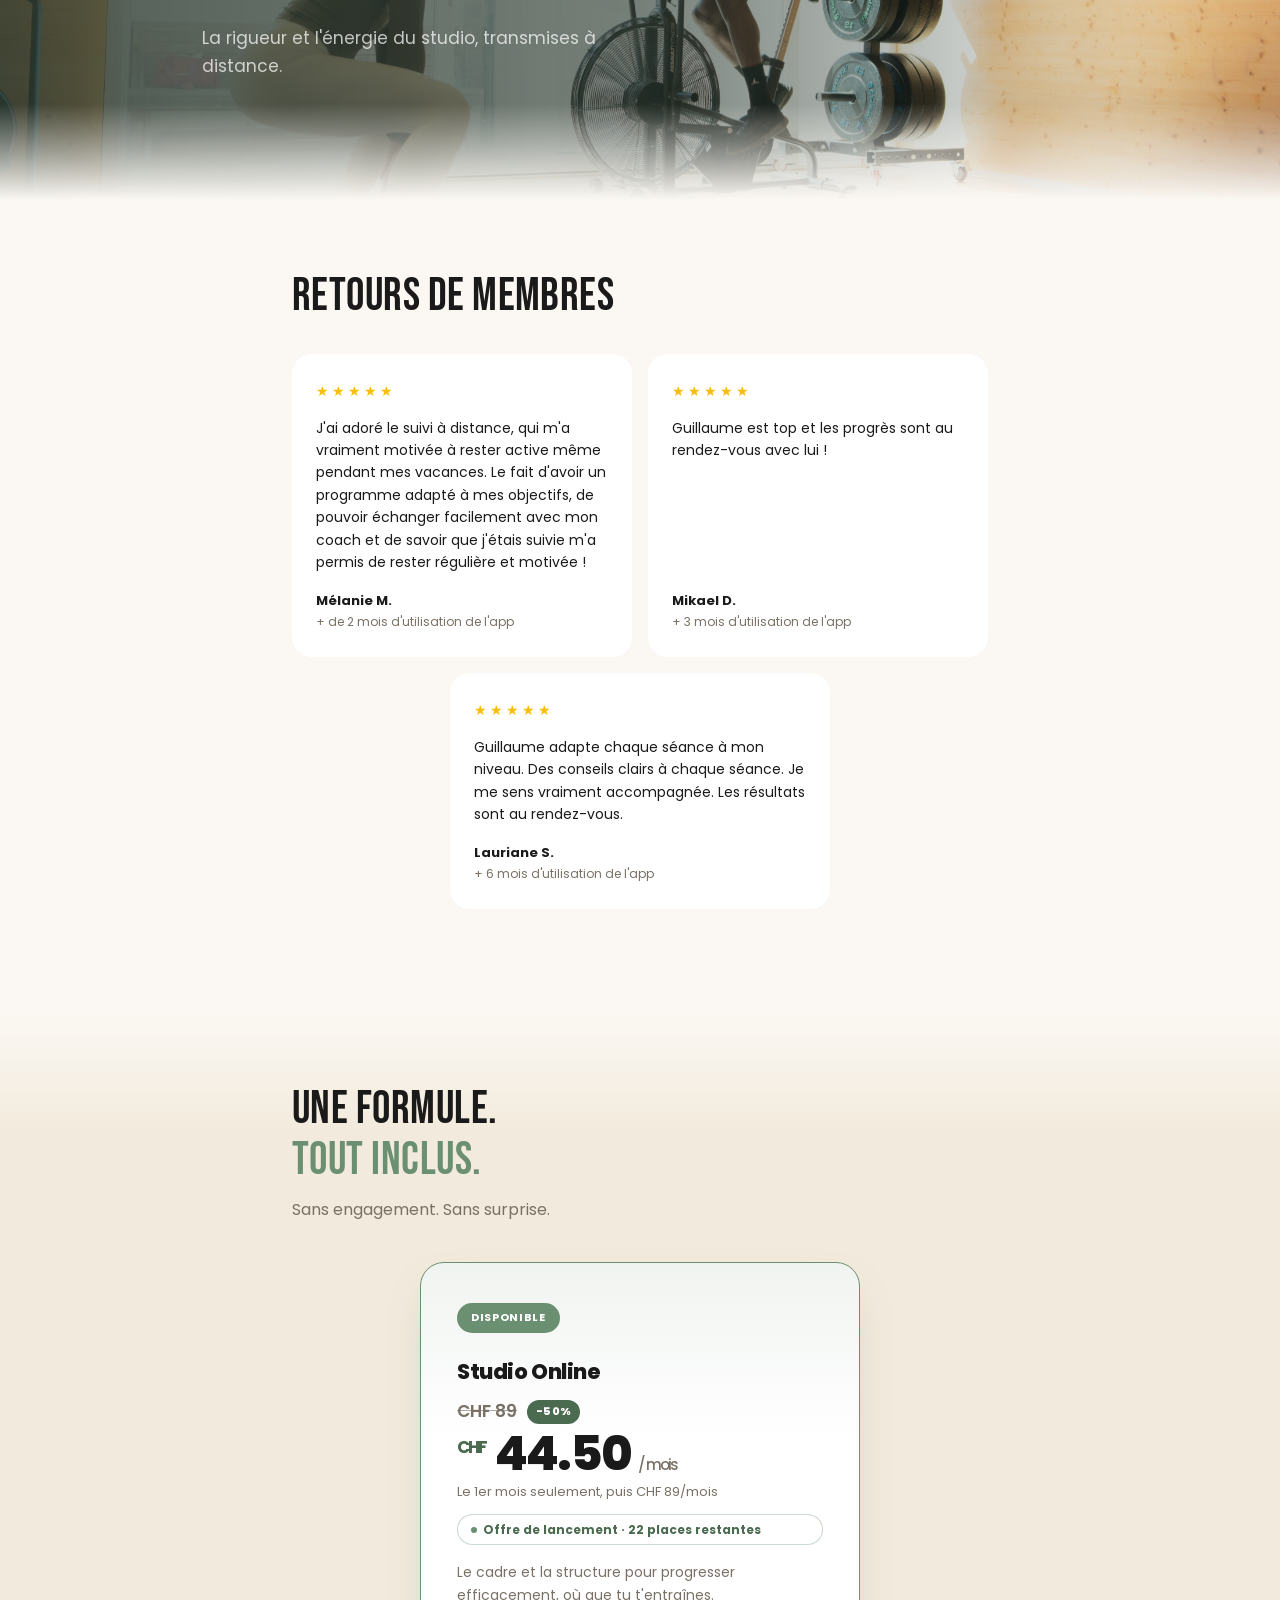
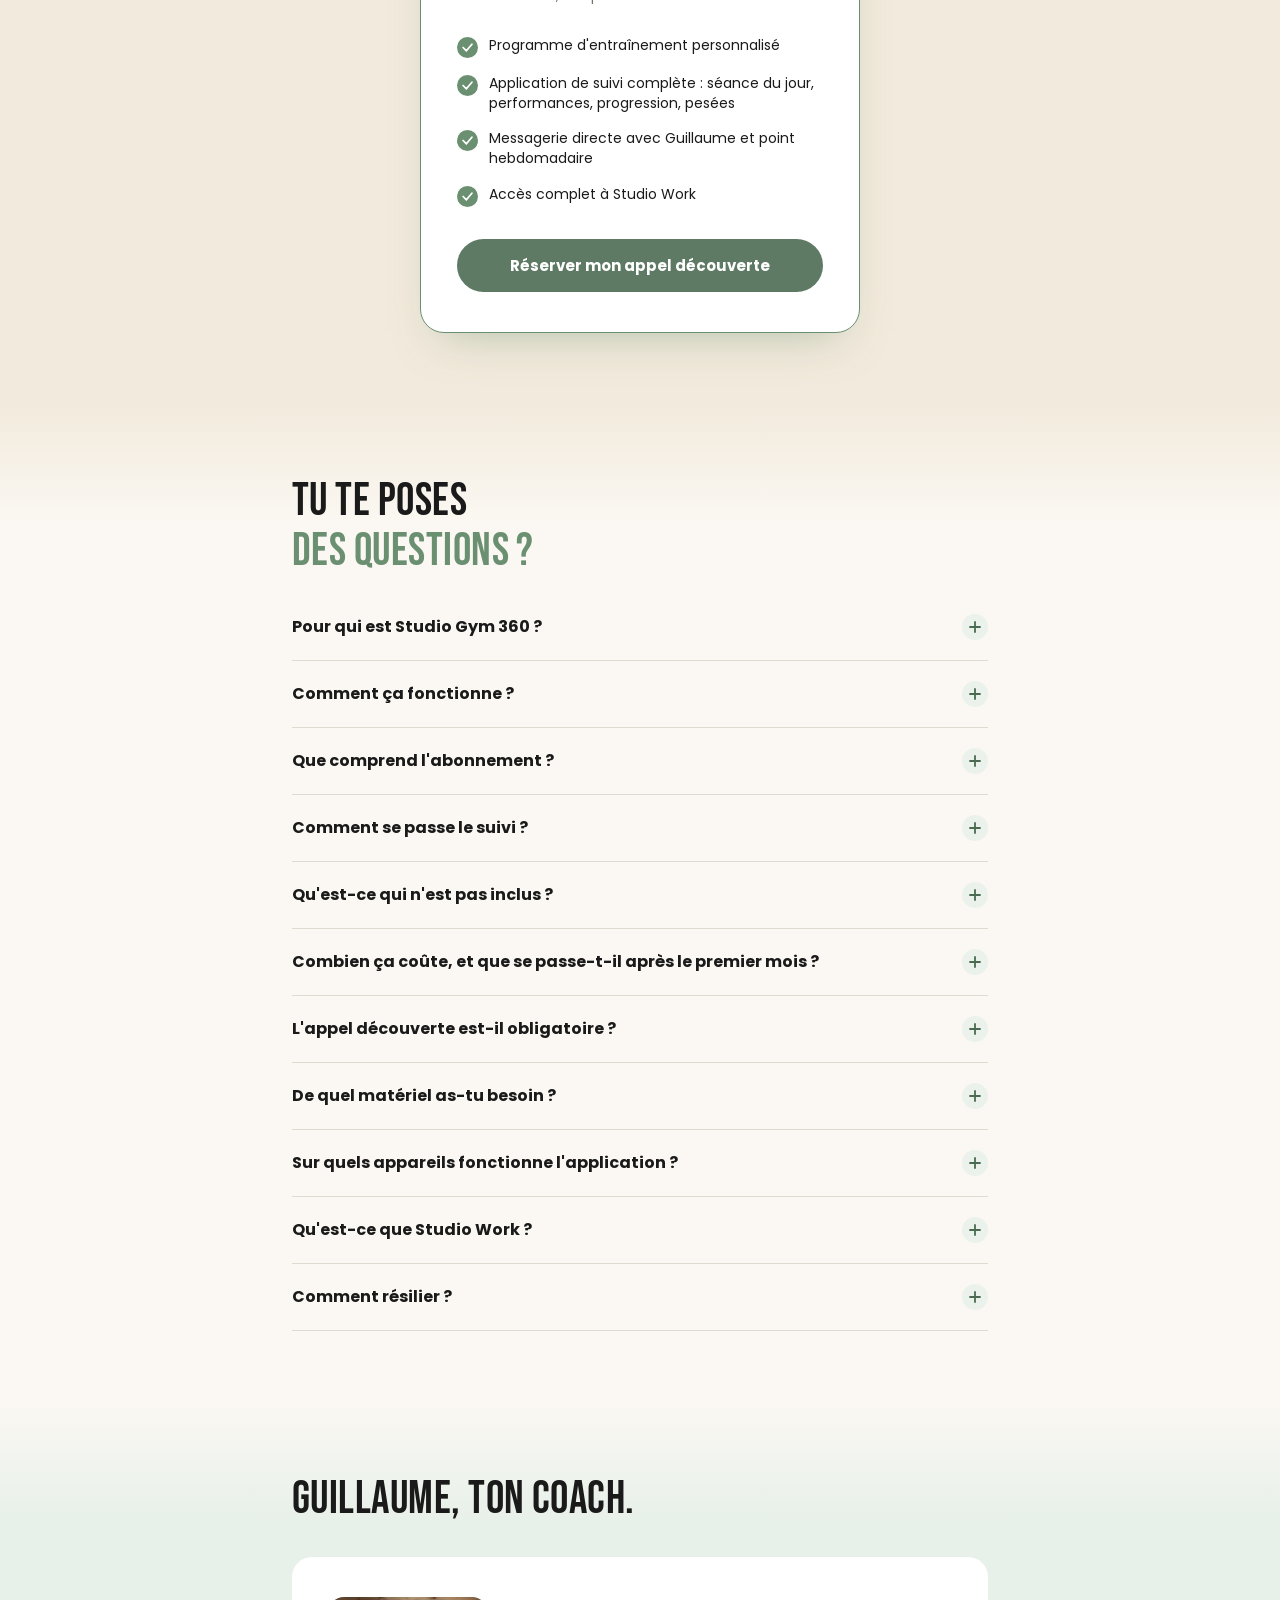
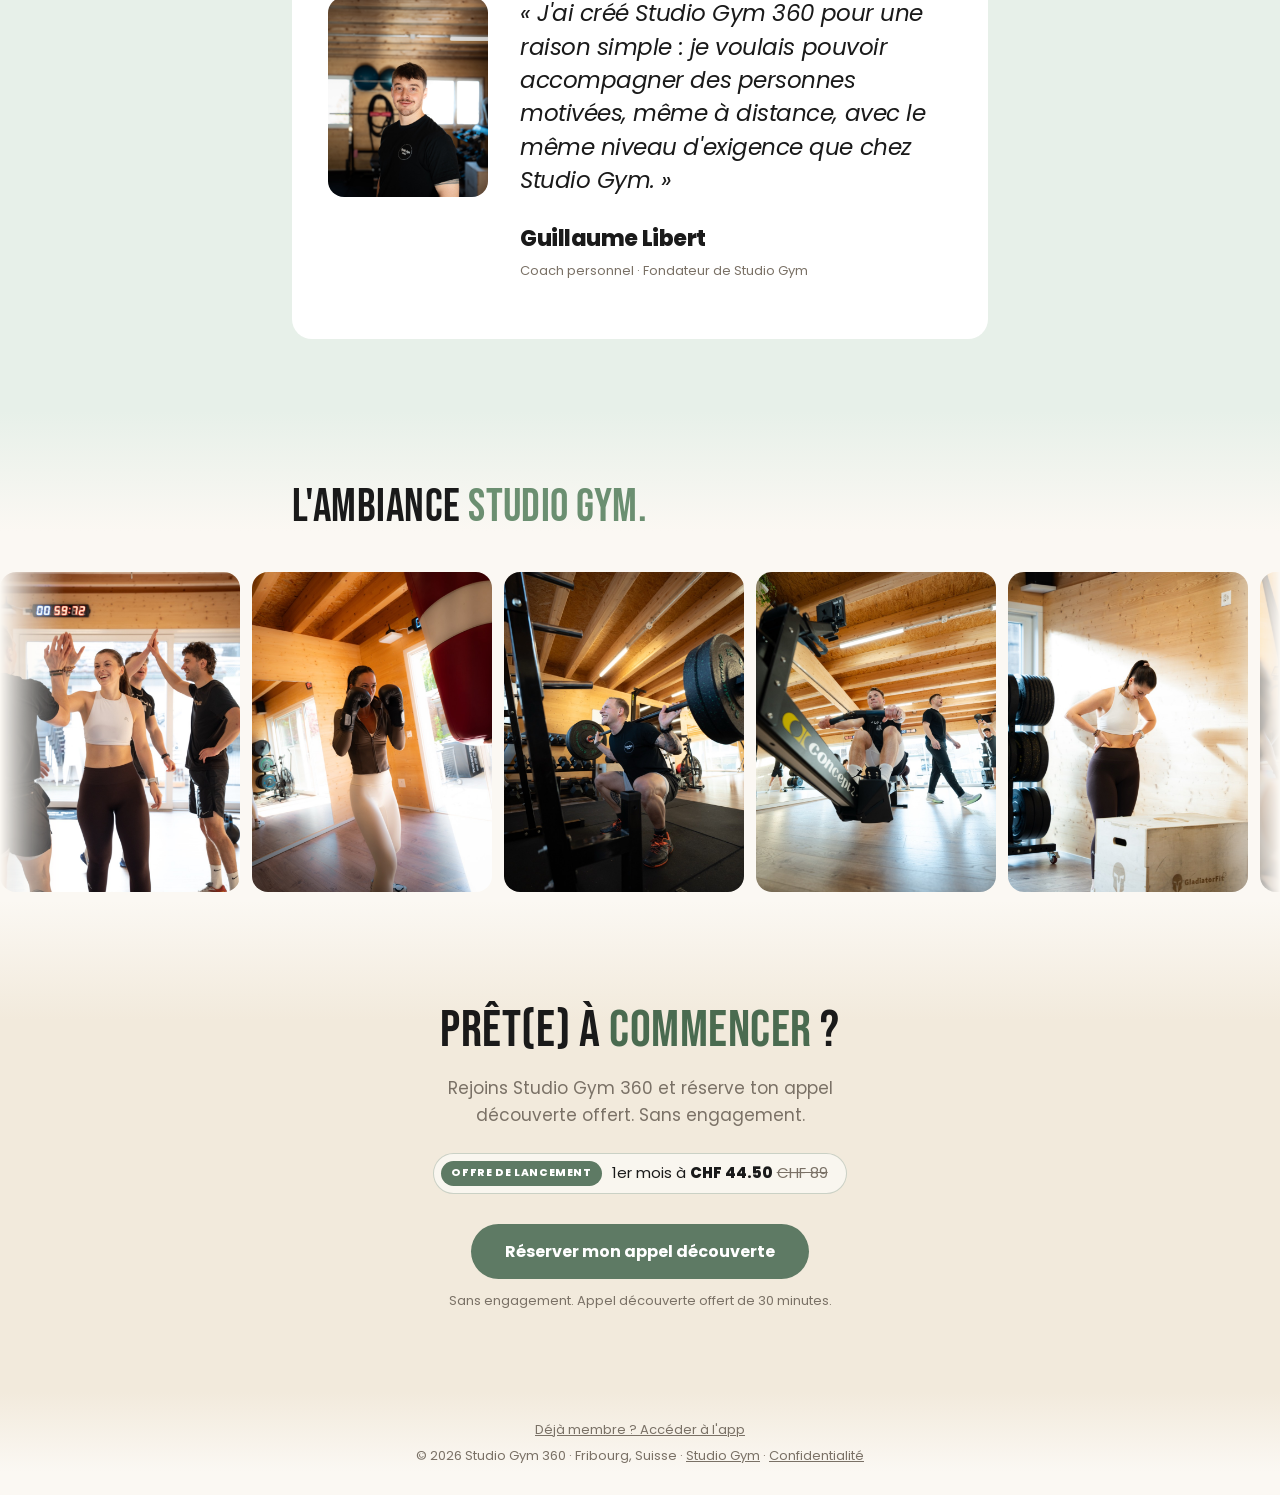
==== commit b6b971c5: "Landing : durée d'utilisation de l'app sous chaque avis (2, 3 et 6 mois) Co-Authored-By: Claude Sonn" ====
--- a/index.html
+++ b/index.html
@@ -2047,7 +2047,7 @@
           <p class="testimonial-card__text">J'ai adoré le suivi à distance, qui m'a vraiment motivée à rester active même pendant mes vacances. Le fait d'avoir un programme adapté à mes objectifs, de pouvoir échanger facilement avec mon coach et de savoir que j'étais suivie m'a permis de rester régulière et motivée !</p>
           <div>
             <div class="testimonial-card__author">Mélanie M.</div>
-            <div class="testimonial-card__date">10 août 2026</div>
+            <div class="testimonial-card__date">+ de 2 mois d'utilisation de l'app</div>
           </div>
         </article>
         <article class="testimonial-card">
@@ -2061,7 +2061,7 @@
           <p class="testimonial-card__text">Guillaume est top et les progrès sont au rendez-vous avec lui !</p>
           <div>
             <div class="testimonial-card__author">Mikael D.</div>
-            <div class="testimonial-card__date">21 octobre 2026</div>
+            <div class="testimonial-card__date">+ 3 mois d'utilisation de l'app</div>
           </div>
         </article>
         <article class="testimonial-card">
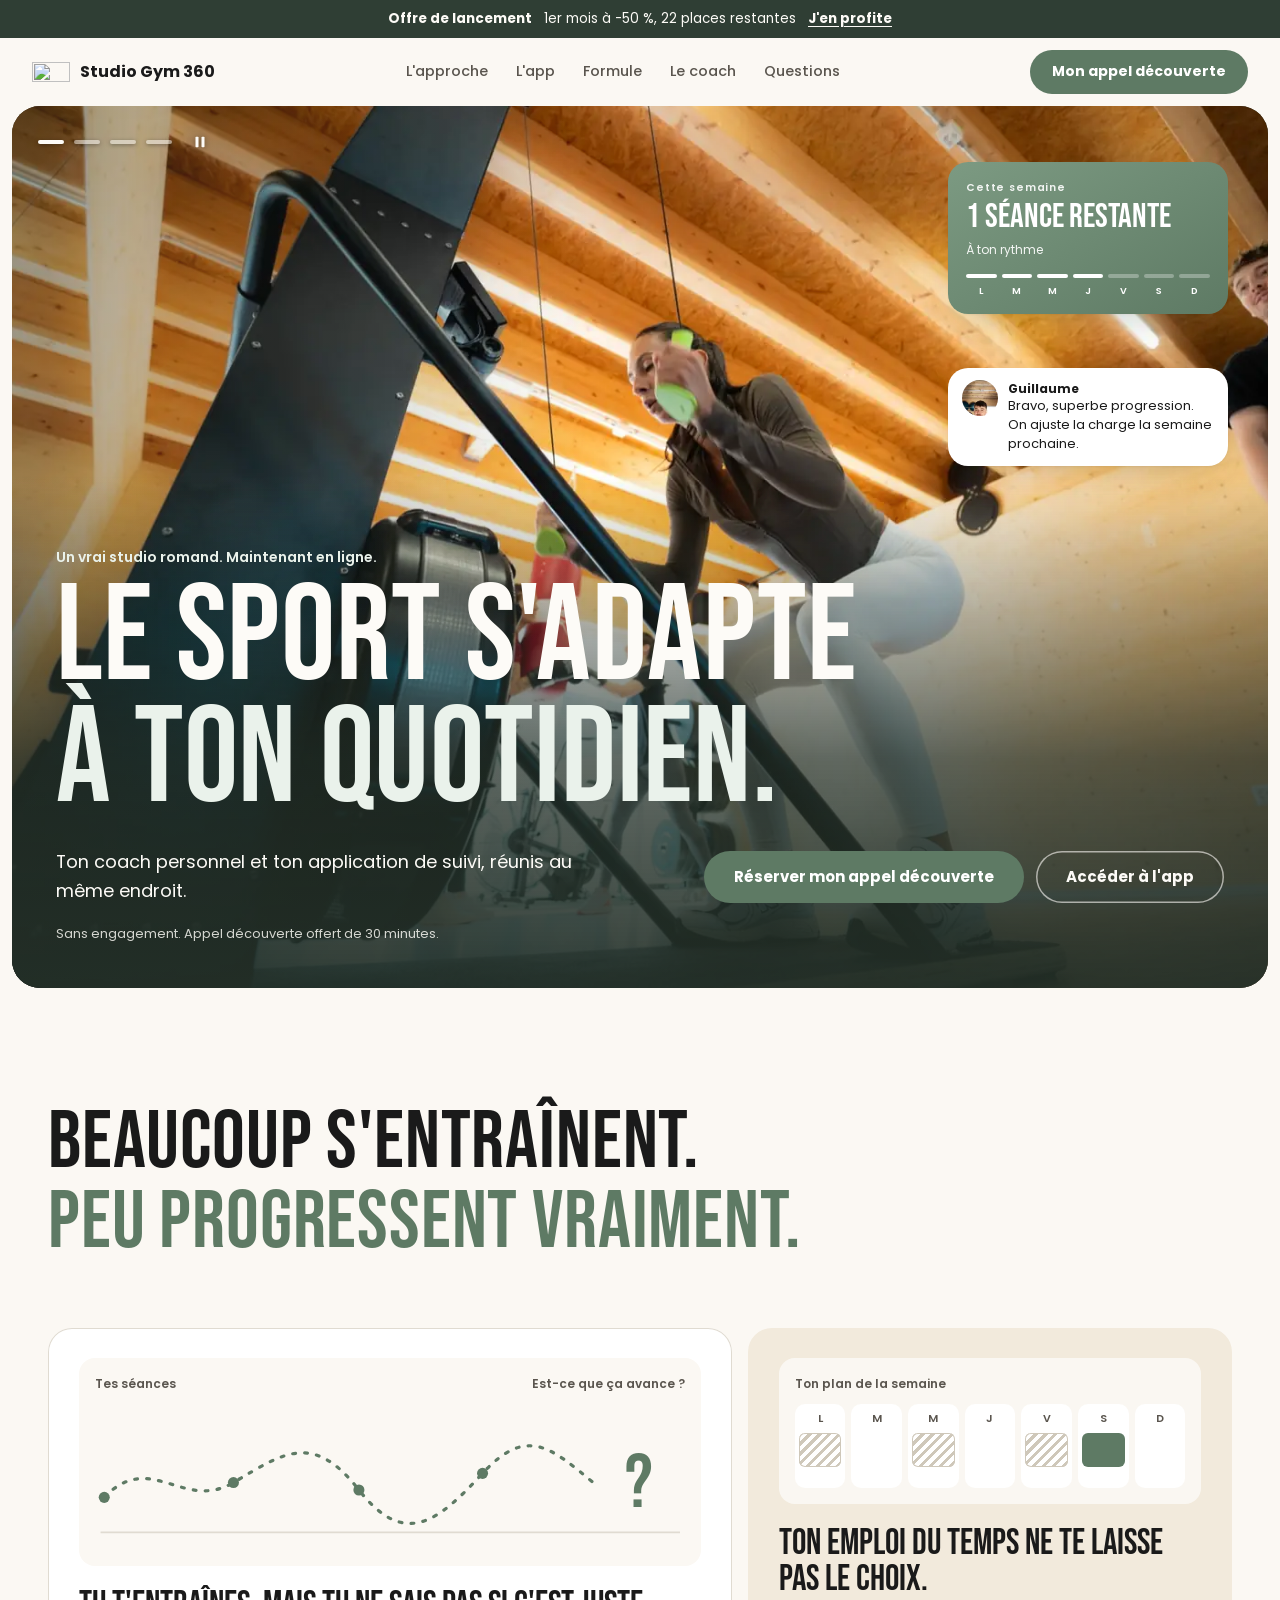
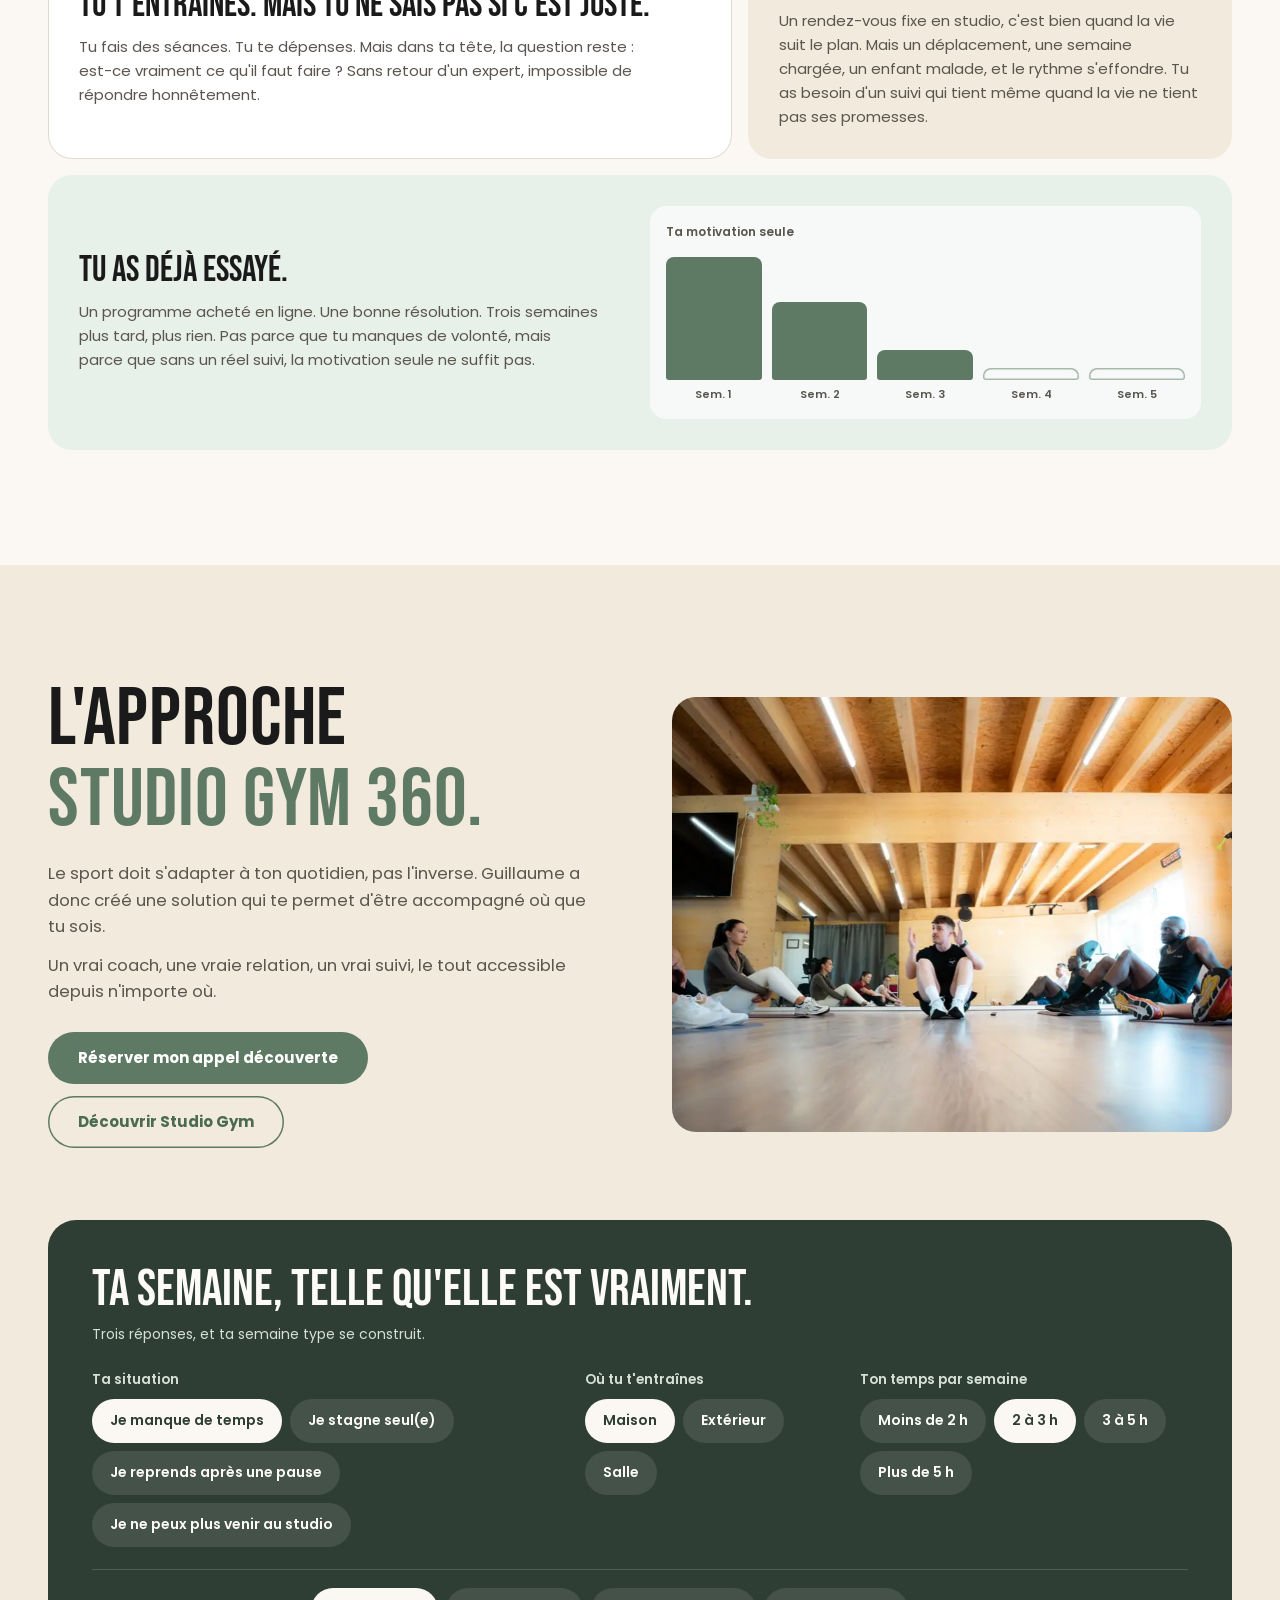
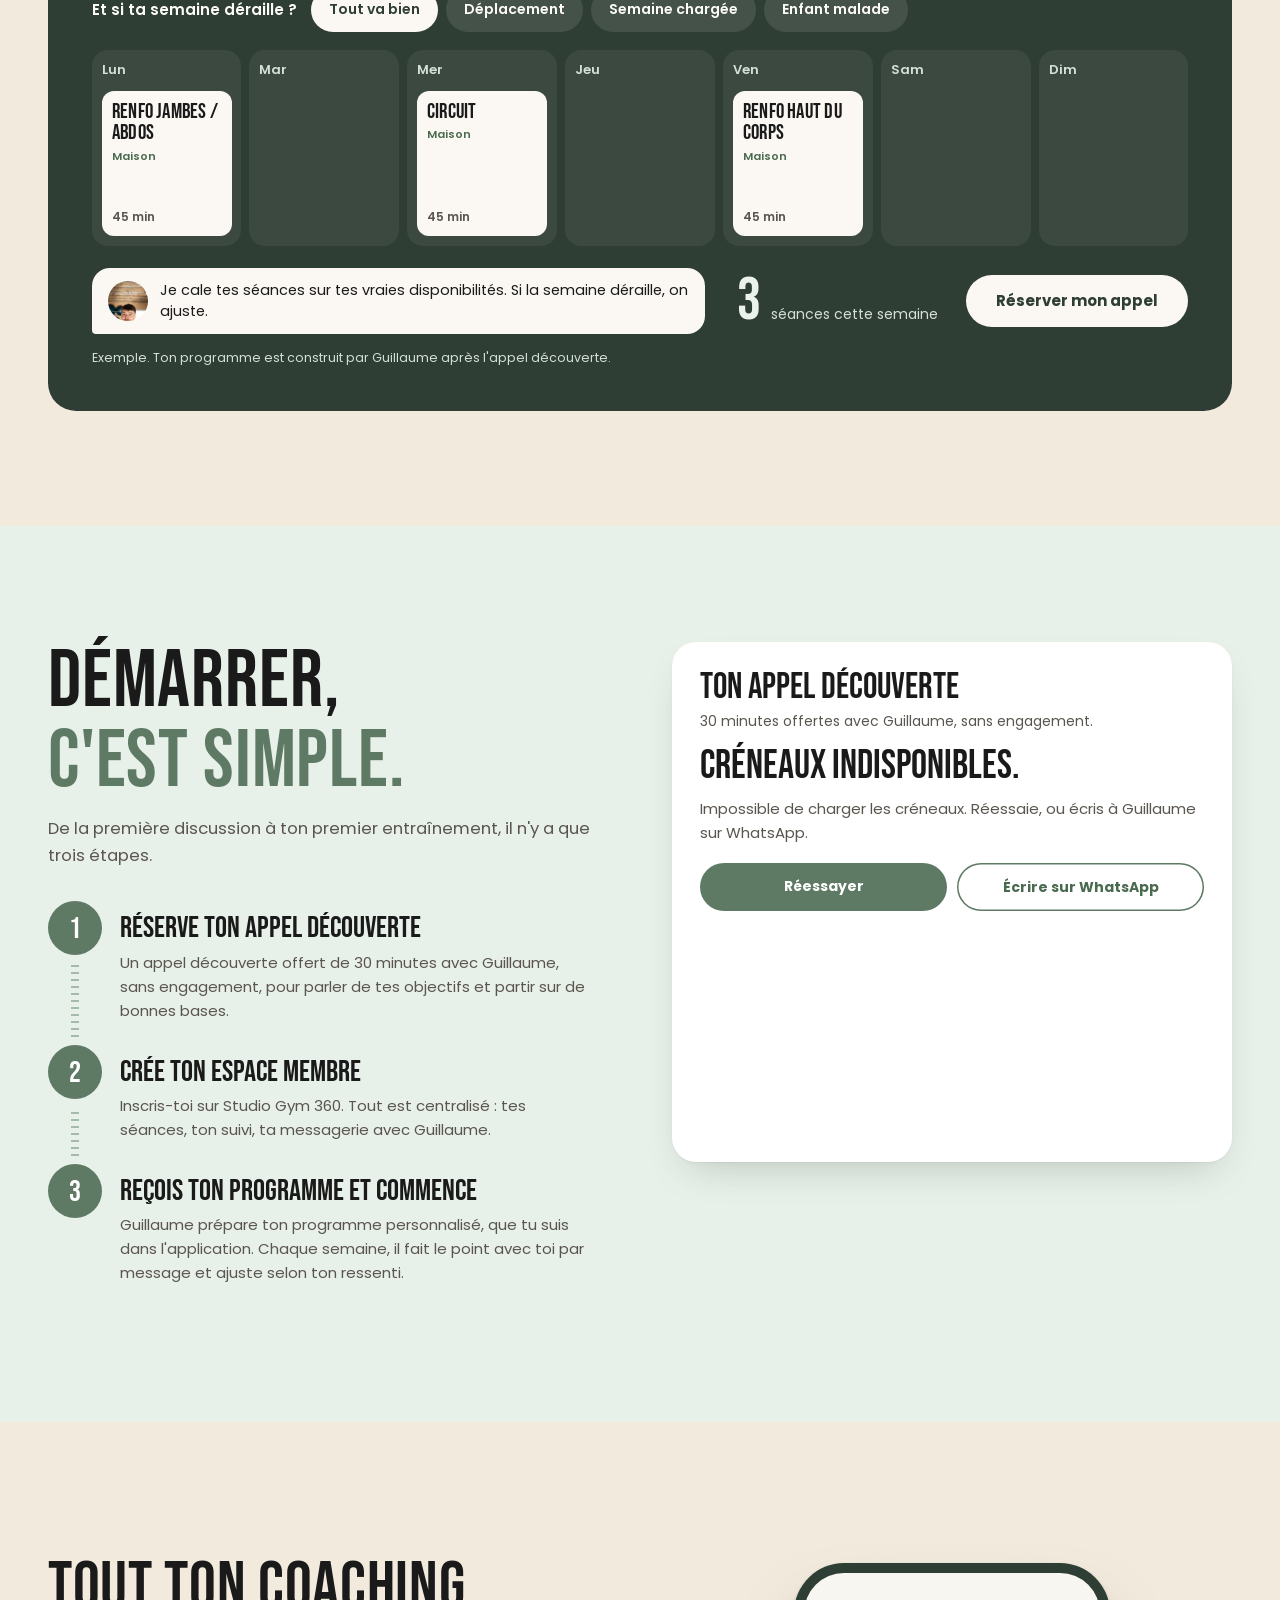
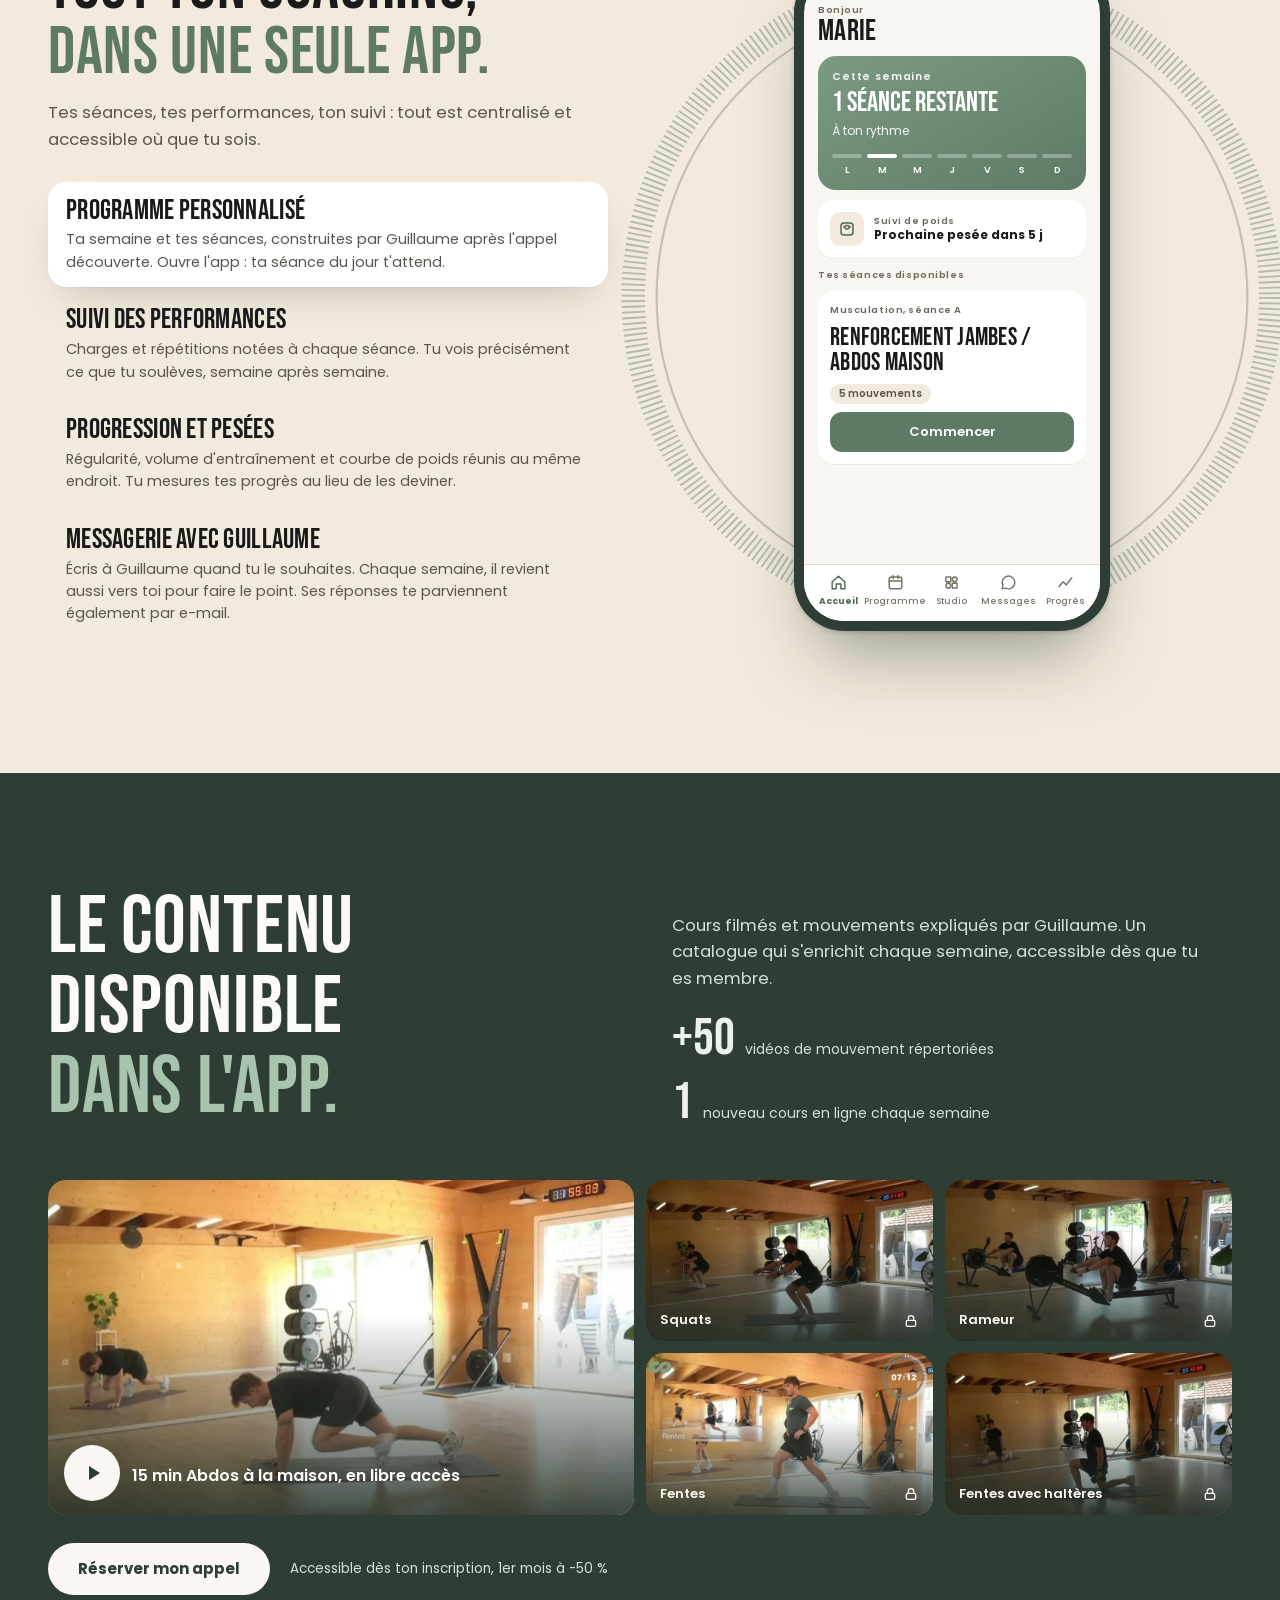
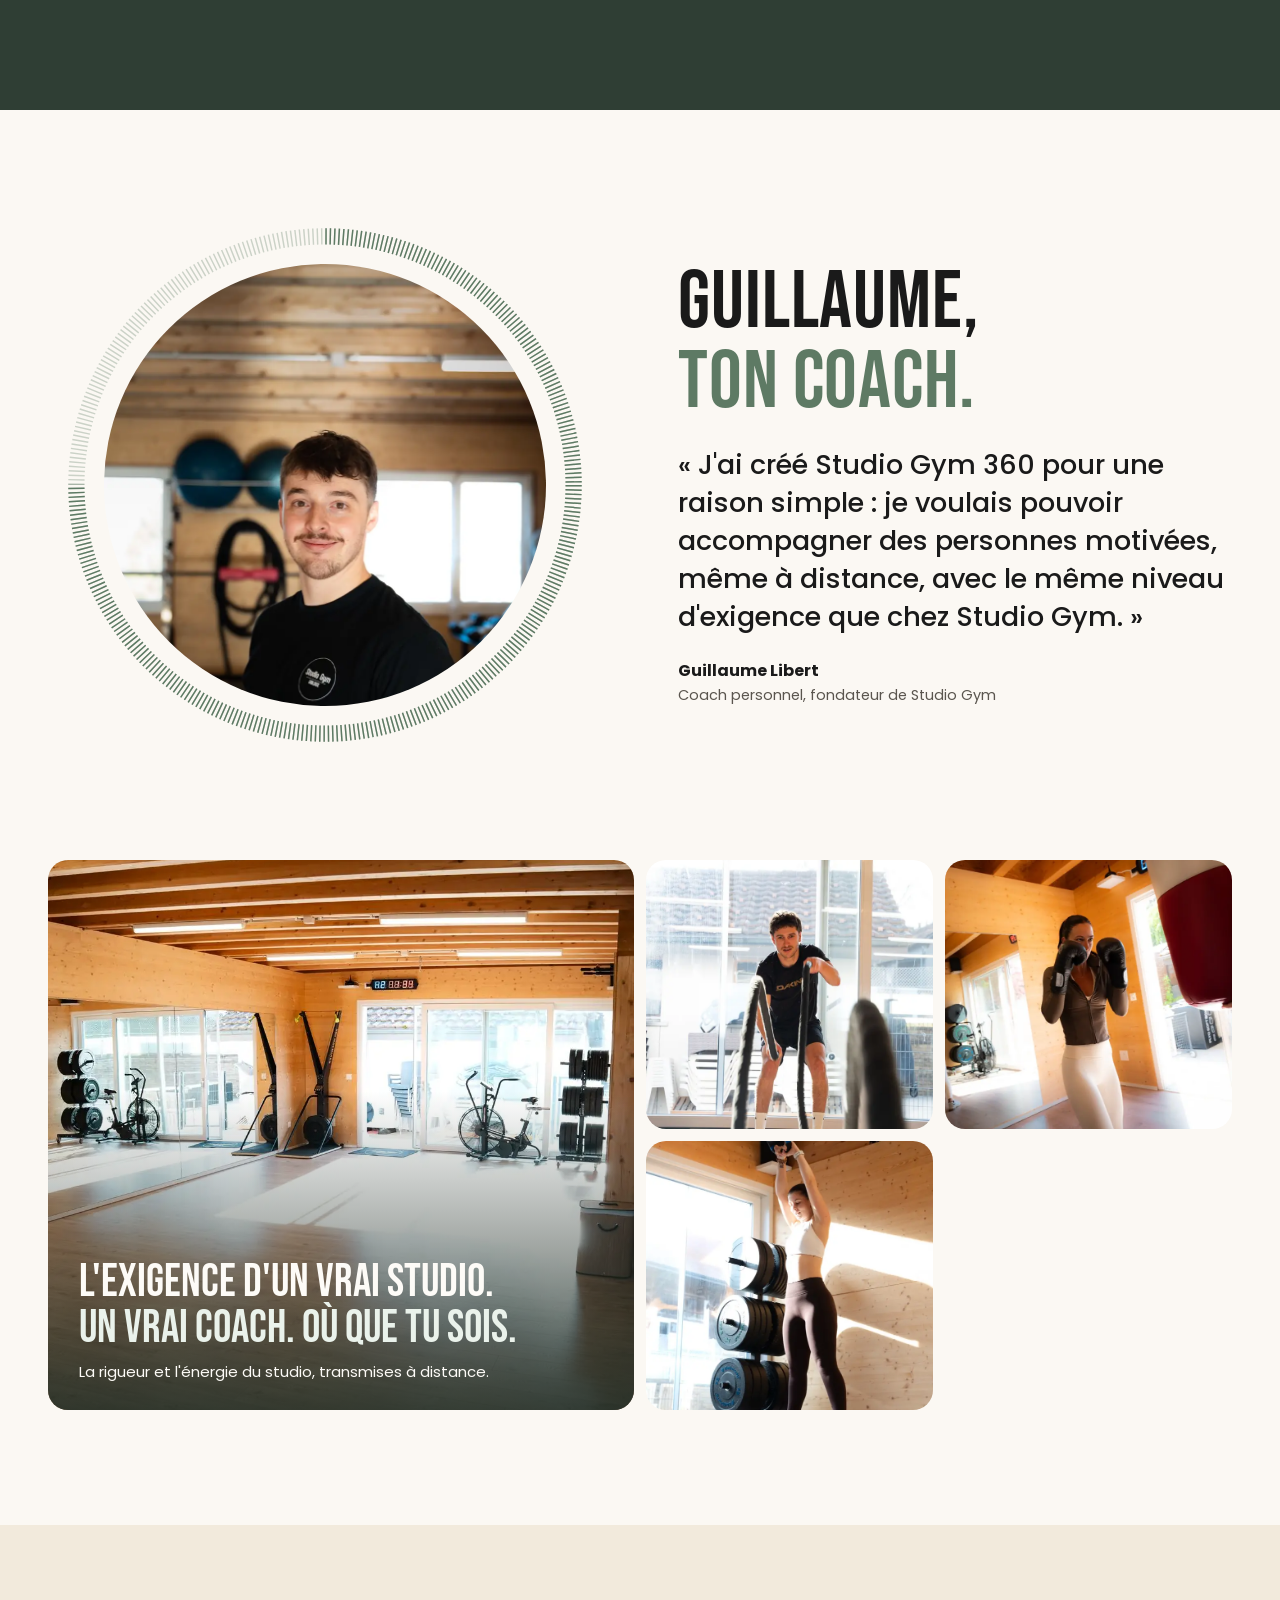
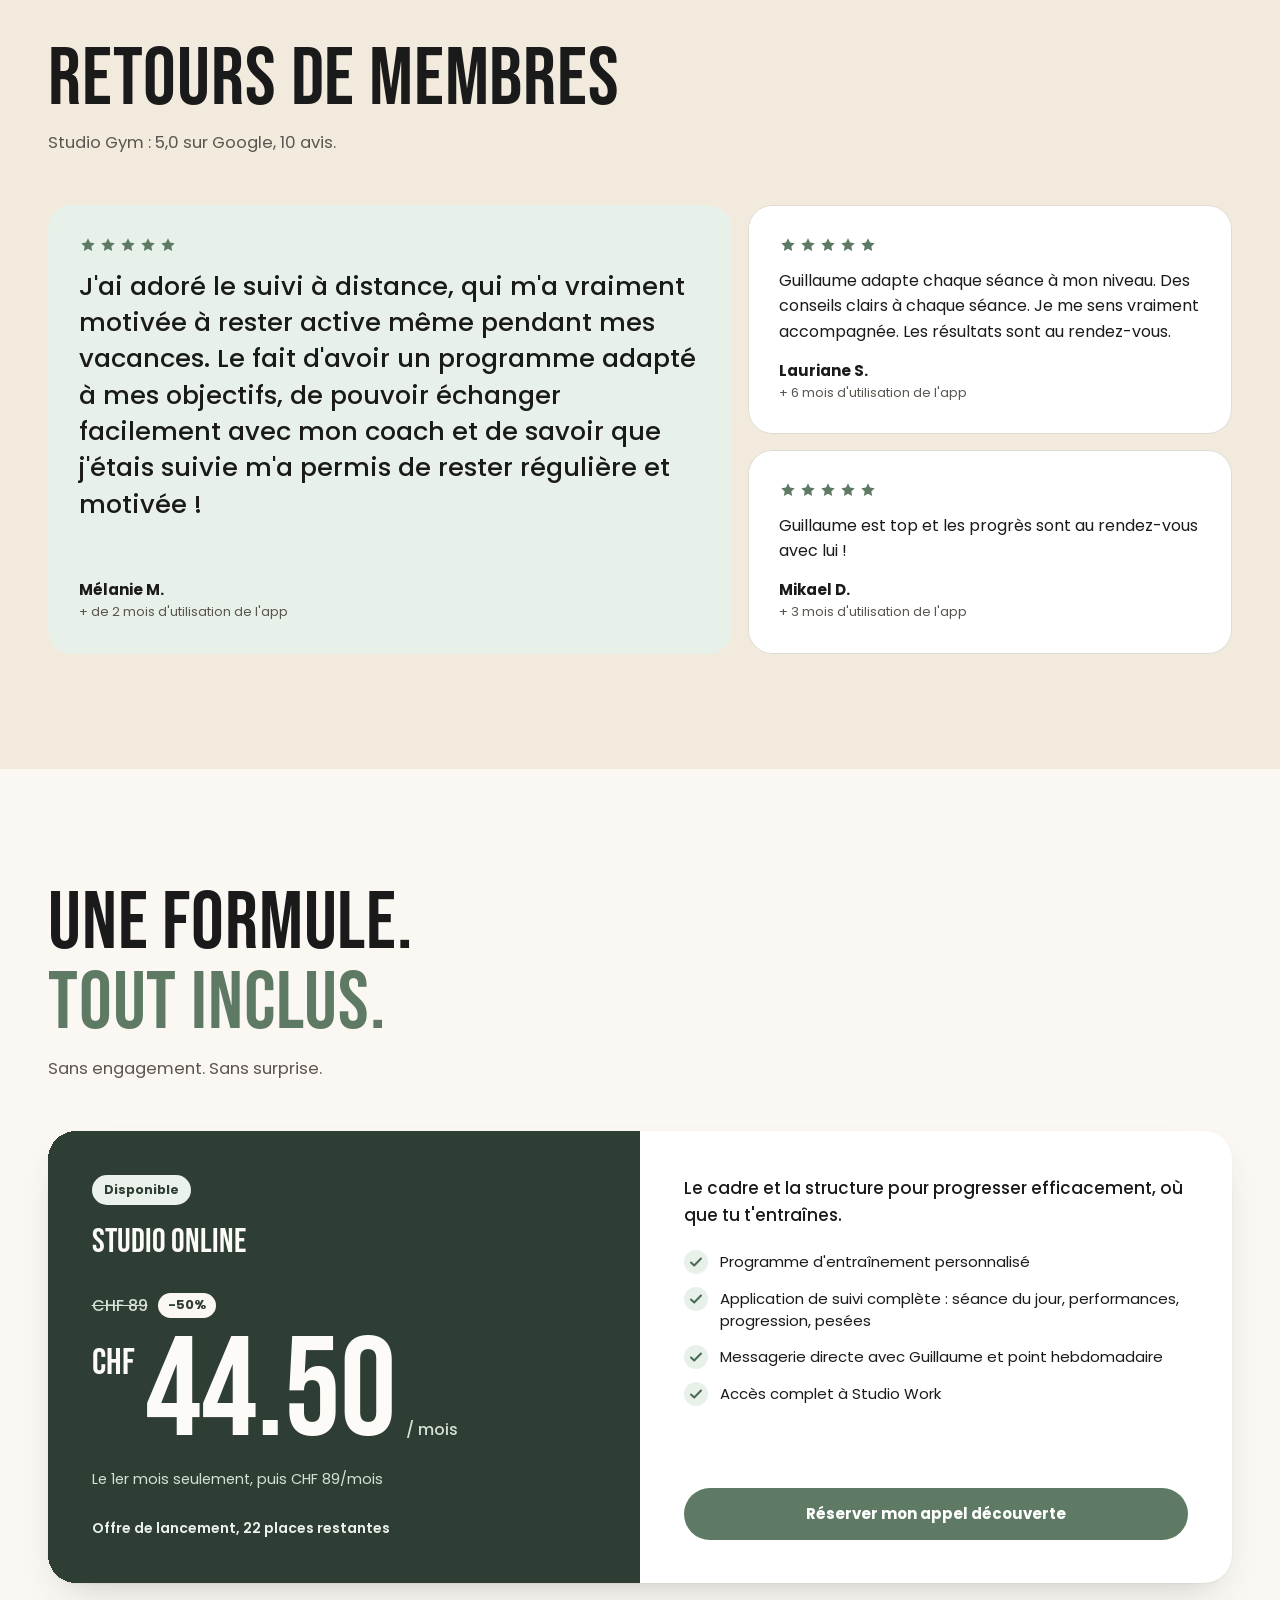
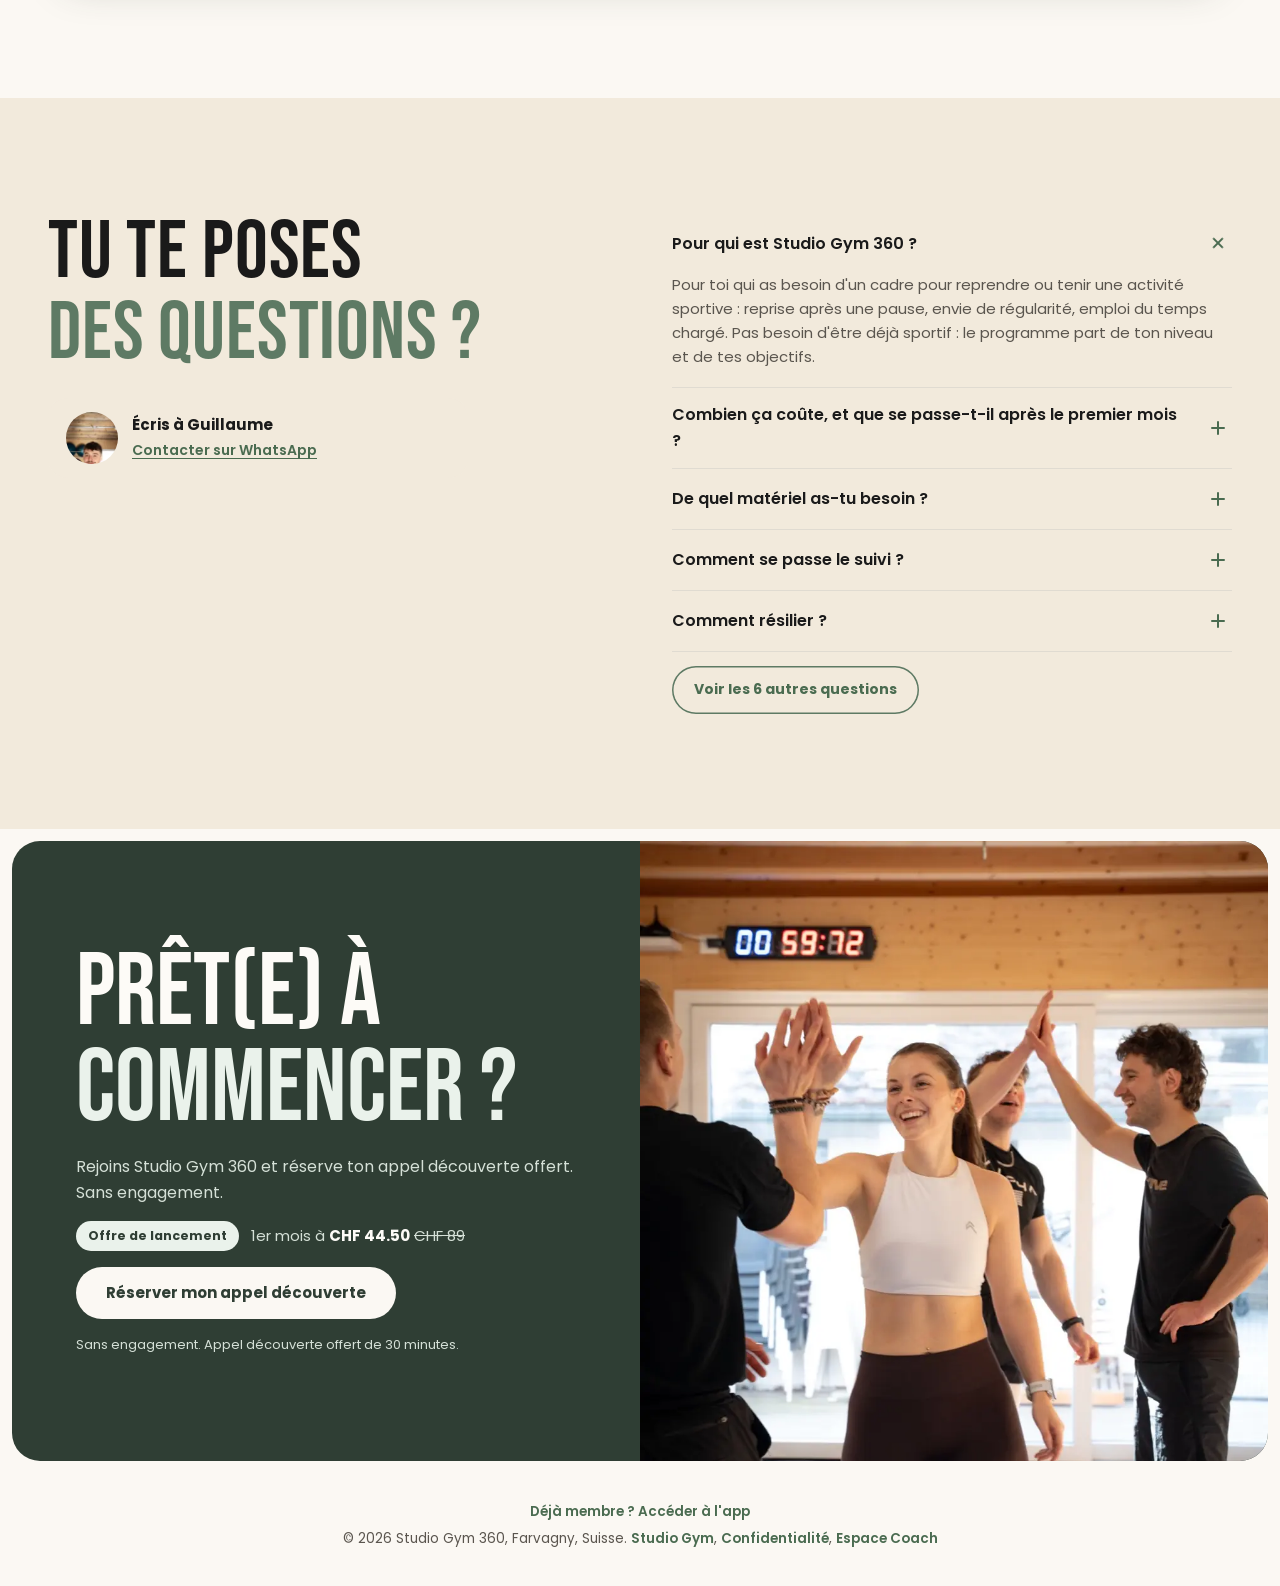
==== commit 3e20949c: "Refonte de la landing : widgets, réservation intégrée et images optimisées - Nouvelle page issue de " ====
--- a/index.html
+++ b/index.html
@@ -25,2702 +25,1337 @@
 
   <link rel="preconnect" href="https://fonts.googleapis.com">
   <link rel="preconnect" href="https://fonts.gstatic.com" crossorigin>
-  <link href="https://fonts.googleapis.com/css2?family=Poppins:ital,wght@0,400;0,500;0,600;0,700;0,800;1,400;1,700&family=Bebas+Neue&display=swap" rel="stylesheet">
+  <link href="https://fonts.googleapis.com/css2?family=Bebas+Neue&family=Poppins:wght@400;500;600;700&display=swap" rel="stylesheet">
+  <link rel="preload" as="image" href="img/hero-1-1800.webp" imagesrcset="img/hero-1-900.webp 900w, img/hero-1-1800.webp 1800w" imagesizes="100vw" fetchpriority="high">
   <style>
-    /* ─── Design tokens ─────────────────────────────── */
-    :root {
-      --font-display: 'Bebas Neue', 'Impact', sans-serif;
-      --sage:       #6b8f71;
-      --sage-dark:  #4a6b50;
-      --sage-light: #eaf2eb;
-      --beige:      #f0ede6;
-      --beige-dark: #e0dbd1;
-      --text:       #1a1a1a;
-      --text-muted: #7a7166;
-      --white:      #ffffff;
-      --launch:     #2F3E34;
-      /* Charte — fonds */
-      --cream:      #FBF8F3;
-      --sand-100:   #F2EADC;
-      --sage-100:   #E7F0E9;
-      --sage-900:   #2F3E34;
-      --ink-600:    #5A554E;
-      /* Charte — boutons d'appel */
-      --sage-600:   #5E7A64;
-      /* Langage d'animation unique */
-      --ease:       cubic-bezier(0.22, 1, 0.36, 1);
-      --dur:        650ms;
-      --dur-ui:     500ms;
-      --stagger:    80ms;
-    }
-
-    /* ─── Reset ─────────────────────────────────────── */
-    *, *::before, *::after { margin: 0; padding: 0; box-sizing: border-box; }
-    html {
-      scroll-behavior: smooth;
-      overflow-x: hidden;
-    }
-    body {
-      background: var(--cream);
-      color: var(--text);
-      font-family: 'Poppins', -apple-system, BlinkMacSystemFont, 'Segoe UI', Helvetica, Arial, sans-serif;
-      line-height: 1.6;
-      min-height: 100vh;
-      overflow-x: clip; /* clip (et non hidden) : laisse fonctionner position: sticky */
-      max-width: 100vw;
-      padding-top: 92px;
-    }
-    img { display: block; max-width: 100%; }
-    a { text-decoration: none; }
-    ul { list-style: none; }
-
-    /* Empêche tout débordement horizontal — sections & header */
-    section, header { overflow-x: clip; }
-
-    /* ─── Utility ────────────────────────────────────── */
-    .section-inner {
-      max-width: 760px;
-      margin: 0 auto;
-      padding: 72px 32px;
-    }
-    /* Fonds de section : chaque section se fond depuis la couleur du dessus
-       (--from) vers la sienne (--bg). Aucune coupure nette, aucun trait. */
-    .tone {
-      --fade: 120px;
-      background: linear-gradient(180deg, var(--from, var(--bg)) 0, var(--bg) var(--fade));
-    }
-    .tone--cream { --bg: var(--cream); }
-    .tone--sand  { --bg: var(--sand-100); }
-    .tone--sage  { --bg: var(--sage-100); }
-    .from-cream  { --from: var(--cream); }
-    .from-sand   { --from: var(--sand-100); }
-    .from-sage   { --from: var(--sage-100); }
-    .h2 {
-      font-family: var(--font-display);
-      font-size: clamp(30px, 5vw, 46px);
-      font-weight: 400;
-      letter-spacing: 0.01em;
-      line-height: 1.1;
-    }
-    .h2 em {
-      font-style: normal;
-      color: var(--sage);
-    }
-    .btn-primary {
-      display: inline-block;
-      background: var(--sage-600);
-      color: var(--white);
-      padding: 14px 28px;
-      border-radius: 99px;
-      font-size: 15px;
-      font-weight: 700;
-      transition: background-color var(--dur-ui) var(--ease), transform var(--dur-ui) var(--ease);
-    }
-    .btn-primary:hover { background: var(--sage-900); transform: translateY(-2px); }
-    .btn-secondary {
-      display: inline-block;
-      background: transparent;
-      color: var(--text);
-      padding: 14px 28px;
-      border-radius: 99px;
-      font-size: 15px;
-      font-weight: 600;
-      border: 1.5px solid var(--beige-dark);
-      transition: border-color 0.18s;
-    }
-    .btn-secondary:hover { border-color: #bbb; }
-    .btn-sage {
-      display: inline-block;
-      background: var(--sage-600);
-      color: var(--white);
-      padding: 15px 34px;
-      border-radius: 99px;
-      font-size: 16px;
-      font-weight: 700;
-      transition: background-color var(--dur-ui) var(--ease), transform var(--dur-ui) var(--ease);
-    }
-    .btn-sage:hover { background: var(--sage-900); transform: translateY(-2px); }
-
-    /* Boutons d'appel : sans la bordure par défaut des <button> */
-    .btn-primary, .btn-sage, .nav__cta, .hero__cta-primary, .pricing-card__cta {
-      border: 0;
-      font-family: inherit;
-      cursor: pointer;
-    }
-
-    /* ─── Maquettes app (mockups) ────────────────────── */
-    /* L'écran = la barre d'état du mockup + la capture (sans sa propre barre
-       d'état), affichée sur toute sa largeur : seul le bas peut être rogné. */
-    .mock {
-      flex: none;
-      display: flex;
-      flex-direction: column;
-      align-items: center;
-    }
-    .mock__device {
-      --phone-w: 210px;
-      position: relative;
-      width: var(--phone-w);
-      background: #0e0e0e;
-      border-radius: calc(var(--phone-w) * 0.18);
-      padding: calc(var(--phone-w) * 0.035);
-      box-shadow: 0 28px 50px -22px rgba(47,62,52,0.45), 0 10px 22px -12px rgba(47,62,52,0.3);
-    }
-    .mock__screen {
-      display: flex;
-      flex-direction: column;
-      aspect-ratio: 100 / 212;
-      border-radius: calc(var(--phone-w) * 0.15);
-      overflow: hidden;
-      background: var(--sb, #F7F6F1);
-      color: #1a1a1a;
-    }
-    .mock__screen[data-fg="light"] { color: #fff; }
-    .mock__status {
-      flex: none;
-      aspect-ratio: 100 / 12;
-      display: flex;
-      align-items: center;
-      justify-content: space-between;
-      padding: 0 9% 0 11%;
-      font-size: calc(var(--phone-w) * 0.056);
-      font-weight: 700;
-      letter-spacing: -0.01em;
-    }
-    .mock__icons { width: 22%; fill: currentColor; }
-    .mock__screen img {
-      flex: 1;
-      min-height: 0;
-      width: 100%;
-      object-fit: cover;
-      object-position: top center;
-      display: block;
-    }
-    .mock__island {
-      position: absolute;
-      top: calc(var(--phone-w) * 0.058);
-      left: 50%;
-      transform: translateX(-50%);
-      width: 31%;
-      height: calc(var(--phone-w) * 0.088);
-      background: #000;
-      border-radius: 99px;
-      z-index: 2;
-      pointer-events: none;
-    }
-    .mock__label {
-      margin-top: 16px;
-      font-size: 13px;
-      font-weight: 600;
-      color: var(--text);
-      text-align: center;
-    }
-
-    /* ─── Placeholder image ──────────────────────────── */
-    .img-placeholder {
-      background: var(--beige-dark);
-      display: flex;
-      align-items: center;
-      justify-content: center;
-      color: var(--text-muted);
-      font-size: 12px;
-      font-weight: 600;
-      letter-spacing: 0.05em;
-      text-align: center;
-    }
-
-    /* ─── Checkmark icon ─────────────────────────────── */
-    .check-icon {
-      width: 21px;
-      height: 21px;
-      border-radius: 50%;
-      background: var(--sage);
-      flex-shrink: 0;
-      display: flex;
-      align-items: center;
-      justify-content: center;
-      margin-top: 1px;
-    }
-    .check-icon svg path { stroke: #fff; }
-
-    /* ─── Reveal animation ───────────────────────────── */
-    @media (prefers-reduced-motion: no-preference) {
-      [data-reveal] {
-        opacity: 0;
-        transform: translateY(24px);
-        transition: opacity var(--dur) var(--ease), transform var(--dur) var(--ease);
-      }
-      [data-reveal].revealed {
-        opacity: 1;
-        transform: none;
-      }
-    }
-
-    /* ══════════════════════════════════════════════════ */
-    /* SECTIONS                                           */
-    /* ══════════════════════════════════════════════════ */
-
-    /* ─── 1. Offer band ──────────────────────────────── */
-    .offer-band {
-      display: flex;
-      align-items: center;
-      justify-content: center;
-      gap: 10px;
-      flex-wrap: wrap;
-      background: var(--launch);
-      color: #fdfbf7;
-      padding: 9px 20px;
-      font-size: 13px;
-      line-height: 1.3;
-      text-align: center;
-      position: fixed;
-      top: 0;
-      left: 0;
-      right: 0;
-      z-index: 101;
-      width: 100%;
-      border: 0;
-      margin: 0;
-      font-family: inherit;
-      cursor: pointer;
-    }
-    .offer-band__tag {
-      font-size: 10px;
-      font-weight: 800;
-      letter-spacing: 0.12em;
-      text-transform: uppercase;
-      color: #9fc4a4;
-    }
-    .offer-band__text { color: rgba(253,251,247,0.85); }
-    .offer-band__cta {
-      display: inline-flex;
-      align-items: center;
-      gap: 5px;
-      font-weight: 700;
-      color: var(--sage-100);
-    }
-
-    /* ─── 2. Nav ─────────────────────────────────────── */
-    .nav {
-      position: fixed;
-      top: 28px;
-      left: 0;
-      right: 0;
-      z-index: 100;
-      background: rgba(251,248,243,0.85);
-      backdrop-filter: blur(14px);
-      -webkit-backdrop-filter: blur(14px);
-      box-shadow: 0 1px 14px rgba(47,62,52,0.07);
-      height: 64px;
-      display: flex;
-      align-items: center;
-      justify-content: space-between;
-      padding: 0 32px;
-    }
-    .nav__brand {
-      display: flex;
-      align-items: center;
-      gap: 11px;
-      color: var(--text);
-    }
-    .nav__logo {
-      width: 38px;
-      height: 38px;
-      border-radius: 10px;
-      background: var(--sage);
-      display: flex;
-      align-items: center;
-      justify-content: center;
-      flex-shrink: 0;
-    }
-    .nav__name {
-      font-size: 15px;
-      font-weight: 700;
-      letter-spacing: -0.02em;
-    }
-    .nav__cta {
-      background: var(--sage-600);
-      color: var(--white);
-      padding: 10px 22px;
-      border-radius: 99px;
-      font-size: 14px;
-      font-weight: 600;
-      transition: background-color var(--dur-ui) var(--ease), transform var(--dur-ui) var(--ease);
-    }
-    .nav__cta:hover { background: var(--sage-900); transform: translateY(-2px); }
-    .nav__cta-short { display: none; }
-    .nav__right {
-      display: flex;
-      align-items: center;
-      gap: 22px;
-    }
-    .nav__links {
-      display: flex;
-      align-items: center;
-      gap: 28px;
-    }
-    .nav__link {
-      font-size: 14px;
-      font-weight: 500;
-      color: var(--text-muted);
-      transition: color 0.18s;
-    }
-    .nav__link:hover { color: var(--text); }
-    .nav__link--coach {
-      color: var(--sage-dark);
-      font-weight: 600;
-      border: 1.5px solid var(--sage);
-      border-radius: 99px;
-      padding: 4px 12px;
-    }
-    .nav__link--coach:hover { background: var(--sage-light); color: var(--sage-dark); }
-
-    /* ─── L'application : fonctionnalités + téléphone ─── */
-    .feat__inner {
-      max-width: 1040px;
-      margin: 0 auto;
-      padding: 72px 32px;
-    }
-    /* Halo sauge très léger derrière le téléphone */
-    .feat .mock { position: relative; }
-    .feat .mock::before {
-      content: "";
-      position: absolute;
-      left: 50%;
-      top: 50%;
-      width: 160%;
-      aspect-ratio: 1;
-      transform: translate(-50%, -50%);
-      background: radial-gradient(closest-side, rgba(107,143,113,0.16), rgba(107,143,113,0.05) 55%, transparent);
-      pointer-events: none;
-    }
-    .feat__intro {
-      font-size: 16px;
-      line-height: 1.65;
-      color: var(--ink-600);
-      max-width: 520px;
-      margin-top: 14px;
-    }
-    .feat__layout {
-      display: grid;
-      grid-template-columns: 300px 1fr;
-      gap: 80px;
-      margin-top: 24px;
-    }
-    /* Téléphone fixe (ordinateur) : les écrans se superposent et changent en fondu */
-    .feat__stage {
-      position: sticky;
-      top: 130px;
-      align-self: start;
-      padding-top: 40px;
-    }
-    .feat__stage .mock__device { --phone-w: 270px; display: grid; }
-    .feat__stage .mock__screen {
-      grid-area: 1 / 1;
-      opacity: 0;
-      transition: opacity var(--dur-ui) var(--ease);
-    }
-    .feat__stage .mock__screen.is-active { opacity: 1; }
-    .feat__steps { display: flex; flex-direction: column; }
-    .feat__step {
-      min-height: 62vh;
-      display: flex;
-      flex-direction: column;
-      justify-content: center;
-      padding: 24px 0;
-      opacity: 0.32;
-      transition: opacity var(--dur-ui) var(--ease);
-    }
-    .feat__step.is-active { opacity: 1; }
-    .feat__step .mock { display: none; } /* téléphone par étape : mobile uniquement */
-    .feat__num {
-      font-family: var(--font-display);
-      font-size: 68px;
-      line-height: 1;
-      letter-spacing: 0.01em;
-      color: var(--sage);
-      margin-bottom: 12px;
-    }
-    .feat__step h3 {
-      font-size: 26px;
-      font-weight: 800;
-      letter-spacing: -0.02em;
-      line-height: 1.2;
-      color: var(--sage-900);
-      margin-bottom: 10px;
-    }
-    .feat__step p {
-      font-size: 16px;
-      line-height: 1.65;
-      color: var(--ink-600);
-      max-width: 430px;
-    }
-    @media (prefers-reduced-motion: reduce) {
-      .feat__stage .mock__screen,
-      .feat__step { transition: none; }
-      .feat .feat__steps { scroll-behavior: auto; }
-    }
-
-    /* ─── 3. Hero ────────────────────────────────────── */
-    .hero {
-      position: relative;
-      min-height: 720px;
-      display: flex;
-      align-items: stretch;
-      text-align: center;
-      overflow: hidden;
-    }
-    .hero__bg {
-      position: absolute;
-      top: -24px;
-      left: 0;
-      width: 100%;
-      height: calc(100% + 48px);
-      object-fit: cover;
-      object-position: center 42%;
-      opacity: 0;
-      transition: opacity 1.2s var(--ease);
-    }
-    .hero__bg.is-active { opacity: 1; }
-    @media (prefers-reduced-motion: reduce) {
-      .hero__bg { transition: none; }
-      .hero__bg:not(.is-active) { display: none; }
-    }
-    .hero { --hero-fade: 72px; }
-    .hero::after {
-      content: "";
-      position: absolute;
-      left: 0;
-      right: 0;
-      bottom: 0;
-      height: var(--hero-fade);
-      z-index: 1;
-      background: linear-gradient(180deg, rgba(251,248,243,0), var(--cream));
-      pointer-events: none;
-    }
-    .hero__overlay {
-      position: absolute;
-      inset: 0;
-      background: linear-gradient(to top, rgba(30,46,33,0.72) 0%, rgba(74,107,80,0.5) 50%, rgba(74,107,80,0.28) 100%);
-    }
-    .hero__content {
-      position: relative;
-      z-index: 2;
-      padding: 38px 24px calc(74px + var(--hero-fade));
-      max-width: 860px;
-      width: 100%;
-      margin: 0 auto;
-      display: flex;
-      flex-direction: column;
-      align-items: center;
-      justify-content: space-between;
-      gap: 28px;
-    }
-    /* Indicateur de scroll */
-    .hero__scroll {
-      position: absolute;
-      bottom: calc(var(--hero-fade) - 6px);
-      left: 50%;
-      transform: translateX(-50%);
-      z-index: 3;
-      display: flex;
-      flex-direction: column;
-      align-items: center;
-      gap: 6px;
-      background: none;
-      border: none;
-      cursor: pointer;
-      font-family: inherit;
-      font-size: 11px;
-      font-weight: 700;
-      letter-spacing: 0.16em;
-      text-transform: uppercase;
-      color: rgba(255,255,255,0.88);
-      text-shadow: 0 1px 6px rgba(0,0,0,0.5);
-    }
-    .hero__scroll-arrows {
-      display: flex;
-      flex-direction: column;
-      align-items: center;
-      animation: heroCue 2.4s var(--ease) infinite alternate;
-    }
-    .hero__scroll-arrows svg { width: 22px; height: 13px; display: block; }
-    .hero__scroll-arrows svg:last-child { margin-top: -7px; opacity: 0.55; }
-    @keyframes heroCue {
-      from { opacity: 0.4; }
-      to   { opacity: 1; }
-    }
-    @media (prefers-reduced-motion: reduce) {
-      .hero__scroll-arrows { animation: none; }
-    }
-    .hero__top,
-    .hero__bottom {
-      display: flex;
-      flex-direction: column;
-      align-items: center;
-      width: 100%;
-    }
-    .hero__region {
-      font-size: 10px;
-      font-weight: 800;
-      letter-spacing: 0.14em;
-      text-transform: uppercase;
-      color: #9fc4a4;
-      text-shadow: 0 1px 8px rgba(0,0,0,0.5);
-      margin-bottom: 14px;
-    }
-    .hero__title {
-      font-family: var(--font-display);
-      font-size: clamp(46px, 7.5vw, 72px);
-      font-weight: 400;
-      letter-spacing: 0.01em;
-      line-height: 1.02;
-      color: #fdfbf7;
-      margin-bottom: 0;
-    }
-    .hero__title em {
-      font-style: normal;
-      color: var(--sage-light);
-      font-size: clamp(40px, 6.5vw, 66px);
-    }
-    .hero__subtitle {
-      font-size: 17px;
-      line-height: 1.6;
-      color: rgba(253,251,247,0.85);
-      max-width: 520px;
-      margin-bottom: 30px;
-    }
-    .hero__ctas {
-      display: flex;
-      gap: 12px;
-      flex-wrap: wrap;
-      justify-content: center;
-    }
-    .hero__note {
-      font-size: 13px;
-      color: rgba(255,255,255,0.7);
-      margin-top: 12px;
-    }
-    .hero__cta-primary {
-      display: inline-block;
-      background: var(--sage-600);
-      color: var(--white);
-      padding: 15px 30px;
-      border-radius: 99px;
-      font-size: 15px;
-      font-weight: 700;
-      transition: background-color var(--dur-ui) var(--ease), transform var(--dur-ui) var(--ease);
-    }
-    .hero__cta-primary:hover { background: var(--sage-900); transform: translateY(-2px); }
-    .hero__cta-secondary {
-      display: inline-block;
-      background: rgba(255,255,255,0.08);
-      color: var(--white);
-      padding: 15px 28px;
-      border-radius: 99px;
-      font-size: 15px;
-      font-weight: 600;
-      border: 1.5px solid rgba(255,255,255,0.4);
-      transition: background-color var(--dur-ui) var(--ease), transform var(--dur-ui) var(--ease);
-    }
-    .hero__cta-secondary:hover { background: rgba(255,255,255,0.16); transform: translateY(-2px); }
-    /* ── Badges desktop (row absolu en bas à droite) ── */
-    .hero__badges {
-      position: absolute;
-      right: 24px;
-      bottom: 28px;
-      z-index: 3;
-      display: flex;
-      gap: 10px;
-    }
-    .hero__badge {
-      display: flex;
-      align-items: stretch;
-      background: rgba(255,255,255,0.08);
-      backdrop-filter: blur(12px);
-      -webkit-backdrop-filter: blur(12px);
-      border: 1px solid rgba(255,255,255,0.22);
-      border-radius: 14px;
-      overflow: hidden;
-    }
-    .hero__badge-text { padding: 12px 18px; }
-    .hero__badge-title {
-      font-size: 15px;
-      font-weight: 800;
-      letter-spacing: -0.02em;
-      color: #fdfbf7;
-      margin-bottom: 2px;
-    }
-    .hero__badge-sub {
-      font-size: 11.5px;
-      color: rgba(253,251,247,0.65);
-    }
-    .hero__badge-accent {
-      width: 5px;
-      background: var(--sage);
-      flex-shrink: 0;
-    }
-
-    /* ── Chips mobiles (dans le flux, cachés desktop) ── */
-    .hero__badges-mobile { display: none; }
-    .hero__chip {
-      display: flex;
-      flex-direction: column;
-      background: rgba(255,255,255,0.07);
-      backdrop-filter: blur(8px);
-      -webkit-backdrop-filter: blur(8px);
-      border: 1px solid rgba(255,255,255,0.14);
-      border-radius: 10px;
-      padding: 7px 10px;
-      flex: 1;
-    }
-    .hero__chip-title {
-      font-size: 11px;
-      font-weight: 700;
-      letter-spacing: -0.01em;
-      color: rgba(253,251,247,0.9);
-      margin-bottom: 1px;
-    }
-    .hero__chip-sub {
-      font-size: 10px;
-      color: rgba(253,251,247,0.5);
-    }
-
-    /* Mobile offer band */
-    .offer-mobile {
-      display: none;
-      align-items: center;
-      gap: 8px;
-      margin: 12px 20px 0;
-      background: var(--sage-light);
-      border: 1px solid #d7e6d9;
-      border-radius: 10px;
-      padding: 7px 12px;
-    }
-    .offer-mobile__text {
-      flex: 1;
-      font-size: 11.5px;
-      color: var(--text);
-      line-height: 1.3;
-    }
-    .offer-mobile__cta {
-      flex-shrink: 0;
-      color: var(--sage);
-      font-weight: 700;
-      font-size: 14px;
-    }
-
-    /* ─── 4. Problème ────────────────────────────────── */
-    .problem__grid {
-      display: grid;
-      grid-template-columns: repeat(3, 1fr);
-      gap: 16px;
-    }
-    .problem__card {
-      background: var(--white);
-      border-radius: 20px;
-      padding: 28px 24px;
-    }
-    .problem__card h3 {
-      font-size: 16px;
-      font-weight: 700;
-      letter-spacing: -0.01em;
-      margin-bottom: 10px;
-    }
-    .problem__card p {
-      font-size: 14px;
-      color: var(--text-muted);
-      line-height: 1.6;
-    }
-
-    /* ─── 5. Solution ────────────────────────────────── */
-    .solution__inner {
-      display: flex;
-      align-items: center;
-      gap: 40px;
-      flex-wrap: wrap;
-    }
-    .solution__img {
-      flex: none;
-      width: 260px;
-      height: 320px;
-      border-radius: 20px;
-      overflow: hidden;
-    }
-    .solution__body { flex: 1; min-width: 240px; }
-    .solution__body p {
-      font-size: 16px;
-      color: var(--text-muted);
-      line-height: 1.65;
-      margin-bottom: 22px;
-    }
-    .solution__ctas {
-      display: flex;
-      gap: 12px;
-      flex-wrap: wrap;
-    }
-
-
-    /* ─── 7. Processus ───────────────────────────────── */
-    .process-inner {
-      max-width: 920px;
-      margin: 0 auto;
-      padding: 72px 32px;
-      text-align: center;
-    }
-    .process-title {
-      font-family: var(--font-display);
-      font-size: clamp(32px, 5vw, 48px);
-      font-weight: 400;
-      letter-spacing: 0.01em;
-      line-height: 1.08;
-      color: var(--text);
-      margin-bottom: 14px;
-    }
-    .process-title em { font-style: normal; color: var(--sage-dark); }
-    .process-sub {
-      font-size: 16px;
-      color: var(--text-muted);
-      max-width: 420px;
-      margin: 0 auto 56px;
-      line-height: 1.6;
-    }
-    .process__steps {
-      display: grid;
-      grid-template-columns: repeat(3, 1fr);
-      gap: 28px;
-    }
-    .process__step { position: relative; text-align: center; }
-    /* Connecteur : segment entre deux numéros, jamais derrière un chiffre */
-    .process__step:not(:last-child)::after {
-      content: "";
-      position: absolute;
-      top: 30px;
-      left: calc(50% + 42px);
-      width: calc(100% - 56px);
-      height: 2px;
-      background: repeating-linear-gradient(90deg, rgba(107,143,113,0.55) 0 7px, transparent 7px 13px);
-    }
-    .process__node {
-      width: 62px;
-      height: 62px;
-      border-radius: 50%;
-      background: var(--sage);
-      color: #fff;
-      font-size: 25px;
-      font-weight: 800;
-      display: flex;
-      align-items: center;
-      justify-content: center;
-      margin: 0 auto 22px;
-      box-shadow: 0 8px 18px rgba(107,143,113,0.28);
-    }
-    .process__body h3 {
-      font-size: 17px;
-      font-weight: 700;
-      color: var(--text);
-      margin-bottom: 9px;
-    }
-    .process__body p {
-      font-size: 14px;
-      color: var(--text-muted);
-      line-height: 1.6;
-    }
-    @media (max-width: 720px) {
-      .process-inner { padding: 58px 24px; }
-      .process-sub { margin-bottom: 40px; }
-      .process__steps {
-        display: flex;
-        flex-direction: column;
-        gap: 0;
-      }
-      .process__step {
-        display: grid;
-        grid-template-columns: 62px 1fr;
-        column-gap: 20px;
-        text-align: left;
-        padding-bottom: 34px;
-      }
-      .process__step:last-child { padding-bottom: 0; }
-      .process__node { margin: 0; align-self: start; }
-      /* Connecteur vertical entre deux numéros */
-      .process__step:not(:last-child)::after {
-        top: 70px;
-        left: 30px;
-        bottom: 8px;
-        width: 2px;
-        height: auto;
-        background: repeating-linear-gradient(180deg, rgba(107,143,113,0.55) 0 7px, transparent 7px 13px);
-      }
-    }
-
-    /* ─── 9. Témoignages ─────────────────────────────── */
-    .testimonials__grid {
-      display: flex;
-      flex-wrap: wrap;
-      justify-content: center;
-      gap: 16px;
-      margin-bottom: 32px;
-    }
-    .testimonial-card {
-      flex: 1 1 280px;
-      max-width: 380px;
-      background: var(--white);
-      border-radius: 20px;
-      padding: 26px 24px;
-      display: flex;
-      flex-direction: column;
-    }
-    .testimonial-card__stars {
-      display: flex;
-      gap: 3px;
-      margin-bottom: 14px;
-    }
-    .star { color: #fbbc04; font-size: 14px; }
-    .testimonial-card__text {
-      font-size: 14px;
-      color: var(--text);
-      line-height: 1.6;
-      margin-bottom: 18px;
-      flex: 1;
-    }
-    .testimonial-card__author {
-      font-size: 13px;
-      font-weight: 700;
-      color: var(--text);
-    }
-    .testimonial-card__date {
-      font-size: 12px;
-      color: var(--text-muted);
-    }
-    .testimonials__link {
-      display: inline-flex;
-      align-items: center;
-      gap: 7px;
-      font-size: 14px;
-      font-weight: 600;
-      color: var(--text);
-      border: 1.5px solid var(--beige-dark);
-      border-radius: 99px;
-      padding: 9px 18px;
-      margin-top: 24px;
-      transition: border-color 0.18s;
-    }
-    .testimonials__link:hover { border-color: #bbb; }
-
-    /* ─── 10. Formules ───────────────────────────────── */
-    .pricing__grid {
-      display: flex;
-      justify-content: center;
-    }
-    .pricing-card {
-      position: relative;
-      background: var(--white);
-      border-radius: 24px;
-      padding: 40px 36px;
-      max-width: 440px;
-      width: 100%;
-      border: 1px solid var(--beige-dark);
-      display: flex;
-      flex-direction: column;
-      transition: transform 0.2s, box-shadow 0.2s;
-    }
-    .pricing-card--active {
-      border-color: var(--sage);
-      background: linear-gradient(180deg, rgba(107,143,113,0.1), rgba(255,255,255,0) 26%), var(--white);
-      box-shadow: 0 20px 46px -22px rgba(107,143,113,0.5);
-    }
-    .pricing-card__badge {
-      align-self: flex-start;
-      font-size: 11px;
-      font-weight: 700;
-      letter-spacing: 0.06em;
-      text-transform: uppercase;
-      padding: 6px 14px;
-      border-radius: 99px;
-      margin-bottom: 22px;
-    }
-    .pricing-card__badge--available {
-      background: var(--sage);
-      color: #fff;
-    }
-    .pricing-card__badge--soon {
-      background: var(--beige);
-      color: var(--text-muted);
-    }
-    .pricing-card__name {
-      font-size: 21px;
-      font-weight: 800;
-      letter-spacing: -0.02em;
-      margin-bottom: 10px;
-    }
-    .pricing-card__price-row {
-      display: flex;
-      align-items: center;
-      gap: 10px;
-      margin-bottom: 4px;
-    }
-    .pricing-card__price-old {
-      font-size: 17px;
-      font-weight: 600;
-      color: var(--text-muted);
-      text-decoration: line-through;
-      text-decoration-color: rgba(122,113,102,0.6);
-    }
-    .pricing-card__discount {
-      font-size: 11px;
-      font-weight: 800;
-      letter-spacing: 0.03em;
-      color: #fff;
-      background: var(--sage-dark);
-      border-radius: 99px;
-      padding: 3px 9px;
-    }
-    .pricing-card__price {
-      font-size: 48px;
-      font-weight: 800;
-      letter-spacing: -0.04em;
-      margin-bottom: 4px;
-      line-height: 1;
-    }
-    .pricing-card__price sup {
-      font-size: 17px;
-      font-weight: 700;
-      vertical-align: super;
-      color: var(--sage-dark);
-      margin-right: 2px;
-    }
-    .pricing-card__price span {
-      font-size: 15px;
-      font-weight: 500;
-      color: var(--text-muted);
-    }
-    .pricing-card__price-note {
-      font-size: 13px;
-      color: var(--text-muted);
-      margin-bottom: 12px;
-    }
-    .pricing-card__offer {
-      display: inline-flex;
-      align-items: center;
-      gap: 6px;
-      font-size: 12px;
-      font-weight: 700;
-      color: var(--sage-dark);
-      background: var(--white);
-      border: 1px solid rgba(107,143,113,0.35);
-      border-radius: 99px;
-      padding: 5px 13px;
-    }
-    .pricing-card__offer::before {
-      content: "";
-      width: 6px;
-      height: 6px;
-      border-radius: 50%;
-      background: var(--sage);
-    }
-    .pricing-card__desc {
-      font-size: 14px;
-      color: var(--text-muted);
-      line-height: 1.6;
-      margin: 16px 0 24px;
-    }
-    .pricing-card__features {
-      flex: 1;
-      margin-bottom: 26px;
-      display: flex;
-      flex-direction: column;
-      gap: 4px;
-    }
-    .pricing-card__feature {
-      font-size: 14px;
-      line-height: 1.4;
-      padding: 6px 0;
-      display: flex;
-      align-items: flex-start;
-      gap: 11px;
-    }
-    .pricing-card__cta {
-      display: block;
-      text-align: center;
-      background: var(--sage-600);
-      color: #fff;
-      padding: 15px;
-      border-radius: 99px;
-      font-size: 15px;
-      font-weight: 700;
-      transition: background-color var(--dur-ui) var(--ease), transform var(--dur-ui) var(--ease);
-    }
-    .pricing-card__cta:hover { background: var(--sage-900); transform: translateY(-2px); }
-    .pricing-card__cta--disabled {
-      background: var(--beige);
-      color: var(--text-muted);
-      cursor: default;
-    }
-    .pricing-card__cta--disabled:hover { background: var(--beige); transform: none; }
-
-    /* ─── 11. En studio ──────────────────────────────── */
-    .studio__inner {
-      display: flex;
-      align-items: center;
-      gap: 32px;
-      flex-wrap: wrap;
-    }
-    .studio__body { flex: 1; min-width: 240px; }
-    .studio__body h2 em {
-      font-style: italic;
-      font-weight: 700;
-      color: #84a8b0;
-    }
-    .studio__body p {
-      font-size: 16px;
-      color: var(--text-muted);
-      line-height: 1.65;
-      margin-bottom: 22px;
-    }
-    .studio__features {
-      display: flex;
-      flex-direction: column;
-      gap: 12px;
-    }
-    .studio__feature {
-      display: flex;
-      align-items: flex-start;
-      gap: 10px;
-      font-size: 14.5px;
-      color: var(--text);
-      line-height: 1.5;
-    }
-    .studio__feature-icon {
-      flex-shrink: 0;
-      width: 20px;
-      height: 20px;
-      border-radius: 50%;
-      background: var(--sage-light);
-      color: var(--sage);
-      display: flex;
-      align-items: center;
-      justify-content: center;
-      font-size: 12px;
-      font-weight: 800;
-      margin-top: 1px;
-    }
-    .studio__phones {
-      display: flex;
-      gap: 20px;
-      flex-wrap: wrap;
-      justify-content: center;
-    }
-
-    /* ─── 12. Coach ──────────────────────────────────── */
-    .coach__card {
-      background: var(--white);
-      border-radius: 20px;
-      padding: 40px 36px;
-      display: flex;
-      gap: 32px;
-      align-items: flex-start;
-    }
-    .coach__photo {
-      flex-shrink: 0;
-      width: 160px;
-      height: 200px;
-      border-radius: 16px;
-      overflow: hidden;
-    }
-    .coach__body { flex: 1; }
-    .coach__name {
-      font-size: 22px;
-      font-weight: 800;
-      letter-spacing: -0.02em;
-      margin-bottom: 4px;
-    }
-    .coach__role {
-      font-size: 13px;
-      color: var(--text-muted);
-      margin-bottom: 18px;
-    }
-    .coach__quote {
-      font-size: clamp(18px, 2.6vw, 23px);
-      font-weight: 400;
-      letter-spacing: -0.02em;
-      line-height: 1.45;
-      font-style: italic;
-      margin-bottom: 24px;
-      color: var(--text);
-      border: none;
-    }
-    .coach__bio {
-      font-size: 15px;
-      color: var(--text-muted);
-      line-height: 1.65;
-    }
-
-    /* ─── Bandeau d'ambiance (full-bleed) ────────────── */
-    .ambiance {
-      position: relative;
-      overflow: hidden;
-      display: flex;
-      align-items: center;
-      min-height: 460px;
-    }
-    .ambiance { --edge: 96px; }
-    .ambiance::before,
-    .ambiance::after {
-      content: "";
-      position: absolute;
-      left: 0;
-      right: 0;
-      height: var(--edge);
-      z-index: 1;
-      pointer-events: none;
-    }
-    .ambiance::before { top: 0; background: linear-gradient(180deg, var(--sage-100), rgba(231,240,233,0)); }
-    .ambiance::after { bottom: 0; background: linear-gradient(0deg, var(--cream), rgba(251,248,243,0)); }
-    .ambiance__bg {
-      position: absolute;
-      top: -24px;
-      left: 0;
-      width: 100%;
-      height: calc(100% + 48px);
-      object-fit: cover;
-      object-position: center 42%;
-    }
-    .ambiance__overlay {
-      position: absolute;
-      inset: 0;
-      background: linear-gradient(90deg, rgba(47,62,52,0.84) 0%, rgba(47,62,52,0.66) 50%, rgba(47,62,52,0.2) 80%, rgba(47,62,52,0) 100%);
-    }
-    .ambiance__content {
-      position: relative;
-      z-index: 2;
-      width: 100%;
-      max-width: 940px;
-      margin: 0 auto;
-      padding: calc(var(--edge) + 24px) 32px;
-      color: #fff;
-    }
-    .ambiance__title {
-      font-family: var(--font-display);
-      font-size: clamp(32px, 5.2vw, 52px);
-      font-weight: 400;
-      letter-spacing: 0.01em;
-      line-height: 1.08;
-      max-width: 500px;
-      margin-bottom: 14px;
-    }
-    .ambiance__title em { font-style: normal; color: #9fc4a4; }
-    .ambiance__text {
-      font-size: 17px;
-      color: rgba(255,255,255,0.72);
-      max-width: 440px;
-      line-height: 1.6;
-    }
-    /* Variante texte centré (rythme différent) */
-    .ambiance--center { text-align: center; }
-    .ambiance--center .ambiance__overlay {
-      background: linear-gradient(180deg, rgba(47,62,52,0.7), rgba(47,62,52,0.45) 50%, rgba(47,62,52,0.7));
-    }
-    .ambiance--center .ambiance__content { max-width: 720px; }
-    .ambiance--center .ambiance__title { max-width: none; }
-    .ambiance--center .ambiance__text { max-width: 520px; margin: 0 auto; }
-
-    /* ─── Galerie ambiance ───────────────────────────── */
-    .marquee {
-      overflow: hidden;
-      padding: 2px 0 8px;
-      -webkit-mask-image: linear-gradient(90deg, transparent, #000 5%, #000 95%, transparent);
-              mask-image: linear-gradient(90deg, transparent, #000 5%, #000 95%, transparent);
-    }
-    .marquee__track {
-      display: flex;
-      gap: 12px;
-      width: max-content;
-      animation: marquee-move 60s linear infinite;
-    }
-    .marquee:hover .marquee__track { animation-play-state: paused; }
-    .marquee__track img {
-      flex: 0 0 auto;
-      width: 240px;
-      height: 320px;
-      object-fit: cover;
-      border-radius: 16px;
-      display: block;
-    }
-    @keyframes marquee-move {
-      from { transform: translateX(-50%); }
-      to   { transform: translateX(0); }
-    }
-    @media (prefers-reduced-motion: reduce) {
-      .marquee__track { animation: none; }
-      .marquee { overflow-x: auto; }
-    }
-
-    /* ─── Reel Studio Work (contenu verrouillé) ──────── */
-    .content-sub {
-      font-size: 16px;
-      color: var(--text-muted);
-      line-height: 1.6;
-      max-width: 520px;
-      margin-bottom: 22px;
-    }
-    .content-stats { display: flex; gap: 12px; flex-wrap: wrap; }
-    .content-stat {
-      font-size: 13px;
-      color: var(--text);
-      background: var(--white);
-      border: 1px solid var(--beige-dark);
-      border-radius: 99px;
-      padding: 9px 16px;
-    }
-    .content-stat strong { color: var(--sage-dark); font-weight: 800; }
-    .reel {
-      overflow: hidden;
-      padding: 6px 0 10px;
-      -webkit-mask-image: linear-gradient(90deg, transparent, #000 5%, #000 95%, transparent);
-              mask-image: linear-gradient(90deg, transparent, #000 5%, #000 95%, transparent);
-    }
-    .reel__track {
-      display: flex;
-      gap: 16px;
-      width: max-content;
-      animation: reel-move 50s linear infinite;
-    }
-    .reel:hover .reel__track { animation-play-state: paused; }
-    .reel__card {
-      position: relative;
-      flex: 0 0 auto;
-      width: clamp(240px, 72vw, 330px);
-      aspect-ratio: 16 / 9;
-      border-radius: 16px;
-      overflow: hidden;
-      background: #1a1a1a;
-      box-shadow: 0 14px 28px -16px rgba(26,26,26,0.45);
-    }
-    .reel__card img { width: 100%; height: 100%; object-fit: cover; display: block; }
-    .reel__card::after {
-      content: "";
-      position: absolute;
-      inset: 0;
-      background: linear-gradient(180deg, rgba(10,10,10,0.02), rgba(10,10,10,0.42));
-    }
-    .reel__play {
-      position: absolute;
-      top: 50%; left: 50%;
-      transform: translate(-50%, -50%);
-      width: 50px; height: 50px;
-      border-radius: 50%;
-      background: rgba(255,255,255,0.92);
-      display: flex; align-items: center; justify-content: center;
-      z-index: 1;
-      box-shadow: 0 4px 14px rgba(0,0,0,0.25);
-    }
-    .reel__play svg { width: 18px; height: 18px; margin-left: 2px; color: #1a1a1a; }
-    .reel__lock {
-      position: absolute;
-      bottom: 10px; left: 10px;
-      z-index: 1;
-      display: inline-flex; align-items: center; gap: 6px;
-      background: rgba(47,62,52,0.75);
-      color: #fff;
-      font-size: 11px; font-weight: 700; letter-spacing: 0.02em;
-      padding: 5px 11px 5px 9px;
-      border-radius: 99px;
-      -webkit-backdrop-filter: blur(4px); backdrop-filter: blur(4px);
-    }
-    .reel__lock svg { width: 12px; height: 12px; }
-    @keyframes reel-move {
-      from { transform: translateX(0); }
-      to   { transform: translateX(-50%); }
-    }
-    @media (prefers-reduced-motion: reduce) {
-      .reel__track { animation: none; }
-      .reel { overflow-x: auto; }
-    }
-    @media (max-width: 720px) {
-      .ambiance { min-height: 400px; }
-      .ambiance { --edge: 64px; }
-      .ambiance__content { padding: calc(var(--edge) + 28px) 20px; }
-      .ambiance__overlay {
-        background: linear-gradient(180deg, rgba(47,62,52,0.5) 0%, rgba(47,62,52,0.74) 45%, rgba(47,62,52,0.6) 100%);
-      }
-      .marquee__track { gap: 10px; animation-duration: 42s; }
-      .marquee__track img { width: 170px; height: 226px; }
-    }
-
-    /* ─── FAQ ─────────────────────────────────────────── */
-    .faq { max-width: 720px; }
-    .faq-item {
-      border-bottom: 1px solid var(--beige-dark);
-      padding: 20px 0;
-    }
-    .faq-item:first-child { padding-top: 0; }
-    .faq-item summary {
-      display: flex;
-      align-items: center;
-      justify-content: space-between;
-      gap: 16px;
-      cursor: pointer;
-      list-style: none;
-      font-size: 16px;
-      font-weight: 700;
-      color: var(--text);
-    }
-    .faq-item summary::-webkit-details-marker { display: none; }
-    .faq-item__icon {
-      flex-shrink: 0;
-      width: 26px;
-      height: 26px;
-      border-radius: 50%;
-      background: var(--sage-light);
-      color: var(--sage-dark);
-      display: flex;
-      align-items: center;
-      justify-content: center;
-      transition: transform 0.22s ease;
-    }
-    .faq-item[open] .faq-item__icon { transform: rotate(45deg); }
-    .faq-item__answer {
-      font-size: 14.5px;
-      color: var(--text-muted);
-      line-height: 1.65;
-      max-width: 600px;
-      margin-top: 14px;
-    }
-
-    /* ─── 13. CTA final ──────────────────────────────── */
-    .cta-final {
-      padding: 104px 32px 80px;
-      text-align: center;
-    }
-    .cta-final__title {
-      font-family: var(--font-display);
-      font-size: clamp(34px, 5.6vw, 52px);
-      font-weight: 400;
-      letter-spacing: 0.01em;
-      line-height: 1.05;
-      color: var(--text);
-      margin-bottom: 16px;
-    }
-    .cta-final__title em {
-      font-style: normal;
-      color: var(--sage-dark);
-    }
-    .cta-final__sub {
-      font-size: 17px;
-      color: var(--text-muted);
-      max-width: 440px;
-      margin: 0 auto 24px;
-    }
-    .cta-final__offer {
-      display: flex;
-      align-items: center;
-      justify-content: center;
-      flex-wrap: wrap;
-      gap: 10px;
-      width: fit-content;
-      max-width: 100%;
-      margin: 0 auto 30px;
-      padding: 7px 18px 7px 7px;
-      font-size: 15px;
-      color: var(--text);
-      background: rgba(255,255,255,0.55);
-      border: 1px solid rgba(94,122,100,0.3);
-      border-radius: 99px;
-    }
-    .cta-final__offer-tag {
-      font-size: 10.5px;
-      font-weight: 800;
-      letter-spacing: 0.06em;
-      text-transform: uppercase;
-      color: #fff;
-      background: var(--sage-600);
-      border-radius: 99px;
-      padding: 4px 10px;
-    }
-    .cta-final__offer strong { color: var(--text); font-weight: 800; }
-    .cta-final__offer s { color: var(--text-muted); }
-
-    /* ─── Swipe dots ─────────────────────────────────── */
-    .swipe-dots {
-      display: none;
-      justify-content: center;
-      gap: 6px;
-      margin-top: 16px;
-    }
-    .swipe-dot {
-      width: 6px;
-      height: 6px;
-      border-radius: 99px;
-      background: var(--beige-dark);
-      transition: width 0.25s ease, background 0.25s ease;
-    }
-    .swipe-dot--active {
-      width: 18px;
-      background: var(--sage);
-    }
-    @media (max-width: 720px) {
-      .swipe-dots { display: flex; }
-    }
-
-    /* ─── Modale Réservation ────────────────────────── */
-    .book-modal {
-      display: none; position: fixed; inset: 0; z-index: 500;
-      background: rgba(0,0,0,0.6); backdrop-filter: blur(4px);
-      align-items: center; justify-content: center; padding: 16px;
-    }
-    .book-modal.open { display: flex; }
-    .book-modal__box {
-      background: #fff; border-radius: 24px; width: 100%; max-width: 540px;
-      max-height: 92vh; overflow-y: auto; position: relative;
-      box-shadow: 0 24px 64px rgba(0,0,0,0.3);
-    }
-    .book-modal__head {
-      padding: 28px 28px 0; display: flex; align-items: center; justify-content: space-between;
-    }
-    .book-modal__title { font-size: 20px; font-weight: 700; }
-    .book-modal__close {
-      width: 34px; height: 34px; border-radius: 50%; background: #f0ede6;
-      border: none; cursor: pointer; font-size: 16px; display: flex;
-      align-items: center; justify-content: center; flex-shrink: 0;
-    }
-    .book-modal__close:hover { background: #e0dbd1; }
-    /* Progress bar */
-    .book-progress { padding: 16px 28px 0; display: flex; gap: 6px; }
-    .book-progress__step {
-      height: 4px; flex: 1; border-radius: 99px; background: #e0dbd1;
-      transition: background .3s;
-    }
-    .book-progress__step.done { background: var(--sage); }
-    /* Step container */
-    .book-step { display: none; padding: 24px 28px 28px; }
-    .book-step.active { display: block; }
-    .book-step__label { font-size: 11px; font-weight: 700; text-transform: uppercase;
-      letter-spacing: .07em; color: var(--text-muted); margin-bottom: 6px; }
-    .book-step__h { font-size: 18px; font-weight: 700; margin-bottom: 20px; }
-    /* Fields */
-    .bfield { display: flex; flex-direction: column; gap: 6px; margin-bottom: 16px; }
-    .bfield label { font-size: 13px; font-weight: 600; }
-    .bfield input, .bfield select, .bfield textarea {
-      padding: 12px 14px; border: 1.5px solid #e0dbd1; border-radius: 10px;
-      font-size: 15px; font-family: inherit; outline: none; transition: border-color .15s;
-      background: #fff;
-    }
-    .bfield input:focus, .bfield select:focus, .bfield textarea:focus { border-color: var(--sage); }
-    .bfield textarea { resize: vertical; min-height: 70px; }
-    .brow { display: grid; grid-template-columns: 1fr 1fr; gap: 12px; }
-    /* Slots grid */
-    .slots-pick { display: grid; grid-template-columns: repeat(auto-fill, minmax(140px, 1fr)); gap: 10px; margin-bottom: 16px; }
-    .slot-btn {
-      padding: 12px 8px; border-radius: 12px; border: 2px solid #e0dbd1;
-      background: #fff; cursor: pointer; font-family: inherit; font-size: 13px;
-      font-weight: 600; text-align: center; line-height: 1.35; transition: border-color .15s, background .15s;
-    }
-    .slot-btn:hover { border-color: var(--sage); background: var(--sage-light); }
-    .slot-btn.selected { border-color: var(--sage); background: var(--sage-light); color: var(--sage-dark); }
-    .slot-btn__day { font-size: 11px; font-weight: 500; color: var(--text-muted); display: block; }
-    .slots-loading { text-align: center; padding: 32px; color: var(--text-muted); font-size: 14px; }
-    .slots-none { text-align: center; padding: 32px; color: var(--text-muted); font-size: 14px;
-      background: #f8f8f6; border-radius: 12px; }
-    /* Nav buttons */
-    .book-nav { display: flex; gap: 10px; margin-top: 4px; }
-    .book-nav__back { padding: 12px 20px; border-radius: 10px; border: 1.5px solid #e0dbd1;
-      background: none; font-family: inherit; font-size: 14px; font-weight: 600; cursor: pointer; }
-    .book-nav__next { flex: 1; padding: 14px; border-radius: 10px; border: none;
-      background: var(--sage-600); color: #fff; font-family: inherit; font-size: 15px;
-      font-weight: 700; cursor: pointer; transition: background-color var(--dur-ui) var(--ease); }
-    .book-nav__next:hover { background: var(--sage-900); }
-    .book-nav__next:disabled { background: #ccc; cursor: not-allowed; }
-    /* Confirmation step */
-    .book-confirm { text-align: center; padding: 40px 28px; }
-    .book-confirm__icon { font-size: 52px; margin-bottom: 16px; }
-    .book-confirm__title { font-size: 22px; font-weight: 700; margin-bottom: 8px; }
-    .book-confirm__sub { font-size: 15px; color: var(--text-muted); line-height: 1.6; }
-    /* Error */
-    .book-error { background: #fee; border: 1px solid #fcc; border-radius: 10px;
-      padding: 12px 14px; font-size: 13px; color: #c00; margin-bottom: 16px; display: none; }
-    @media (max-width: 720px) {
-      .book-modal { padding: 0; align-items: flex-end; }
-      .book-modal__box { border-radius: 24px 24px 0 0; max-height: 95vh; }
-      .brow { grid-template-columns: 1fr; gap: 0; }
-    }
-
-    /* ─── WhatsApp : icône dans la nav, mobile uniquement
-       (le desktop a déjà le lien « Contact ») — ne recouvre jamais le contenu */
-    .nav__wa { display: none; }
-
-    /* ─── Footer ─────────────────────────────────────── */
-    .footer {
-      --fade: 80px;
-      text-align: center;
-      padding: 28px 24px;
-      font-size: 13px;
-      color: var(--text-muted);
-    }
-    .footer a { color: var(--text-muted); text-decoration: underline; }
-    .footer a:hover { color: var(--text); }
-    .footer__member { margin-bottom: 6px; }
-    /* Ancres : le titre de section ne passe plus sous le bandeau + la nav fixes */
-    section[id], header[id] { scroll-margin-top: 108px; }
-
-    /* ══════════════════════════════════════════════════ */
-    /* RESPONSIVE — mobile ≤ 720px                       */
-    /* ══════════════════════════════════════════════════ */
-    @media (max-width: 720px) {
-
-      /* ── Offer band ── */
-      .offer-band { font-size: 9.5px; padding: 7px 10px; gap: 4px; flex-wrap: nowrap; white-space: nowrap; overflow: hidden; }
-      .offer-band__text { display: inline; font-size: 9.5px; }
-      .offer-band__tag { font-size: 8.5px; letter-spacing: 0.06em; flex-shrink: 0; }
-      .offer-band__cta { font-size: 9.5px; flex-shrink: 0; }
-      @media (max-width: 400px) {
-        .offer-band { font-size: 8.5px; padding: 7px 8px; gap: 3px; }
-        .offer-band__text { font-size: 8.5px; }
-        .offer-band__tag { font-size: 7.5px; letter-spacing: 0.03em; }
-        .offer-band__cta { font-size: 8.5px; gap: 3px; }
-      }
-
-      /* ── WhatsApp dans la nav ── */
-      .nav__wa {
-        display: flex;
-        align-items: center;
-        justify-content: center;
-        flex: none;
-        width: 36px;
-        height: 36px;
-        border-radius: 50%;
-        background: #25D366;
-        transition: transform var(--dur-ui) var(--ease);
-      }
-      .nav__wa:active { transform: scale(0.94); }
-      .nav__wa svg { width: 21px; height: 21px; }
-      .nav__right { gap: 8px; }
-      section[id], header[id] { scroll-margin-top: 96px; }
-
-      /* ── Nav ── */
-      .nav { padding: 0 16px; height: 56px; top: 28px; justify-content: flex-start; gap: 10px; }
-      body { padding-top: 84px; }
-      .nav__name { display: none; }
-      .nav__links { display: flex; gap: 0; margin-left: auto; }
-      .nav__link:not(.nav__link--coach) { display: none; }
-      .nav__link--coach { font-size: 12.5px; padding: 5px 13px; }
-      .nav__right { gap: 10px; }
-      .nav__cta-full { display: none; }
-      .nav__cta-short { display: inline-block; font-size: 13px; padding: 9px 18px; }
-
-      /* ── Hero ── */
-      .hero { min-height: calc(100svh - 88px); align-items: stretch; }
-      .hero__bg { object-position: center 45%; }
-      .hero { --hero-fade: 56px; }
-      .hero__content { padding: 30px 20px calc(76px + var(--hero-fade)); max-width: 100%; }
-      .hero__region { font-size: 9px; letter-spacing: 0.1em; margin-bottom: 14px; }
-      .hero__title {
-        font-size: clamp(32px, 9vw, 42px);
-        line-height: 1.08;
-        margin-bottom: 16px;
-      }
-      .hero__title em { font-size: clamp(26px, 8vw, 40px); }
-      .hero__subtitle { font-size: 15px; margin-bottom: 24px; max-width: 100%; }
-      .hero__ctas { flex-direction: column; gap: 10px; width: 100%; max-width: 420px; }
-      .hero__ctas a,
-      .hero__ctas button {
-        width: 100%;
-        min-height: 52px;
-        display: flex;
-        align-items: center;
-        justify-content: center;
-        text-align: center;
-      }
-
-      /* ── Mobile offer band ── */
-      .offer-mobile { display: flex; }
-
-      /* ── H2 général ── */
-      .h2 { font-size: clamp(26px, 7.5vw, 36px); }
-
-      /* ── Section inner ── */
-      .section-inner { padding: 48px 20px; }
-
-      /* ── Carousels swipeables ── */
-      .problem__grid,
-      .testimonials__grid {
-        display: flex !important;
-        flex-wrap: nowrap !important;
-        overflow-x: auto;
-        scroll-snap-type: x mandatory;
-        scroll-behavior: smooth;
-        overscroll-behavior-x: contain;
-        -webkit-overflow-scrolling: touch;
-        gap: 12px !important;
-        margin: 0 -20px;
-        padding: 4px 20px 14px;
-        scroll-padding-left: 20px;
-        scrollbar-width: none;
-      }
-      .problem__grid::-webkit-scrollbar,
-      .testimonials__grid::-webkit-scrollbar { display: none; }
-      .problem__grid > *,
-      .testimonials__grid > * {
-        flex: 0 0 88vw !important;
-        max-width: 320px;
-        scroll-snap-align: start;
-      }
-
-      /* ── Pricing ── */
-      .pricing__grid { padding: 4px 0 14px; }
-      .pricing-card__cta,
-      #formules a[href] {
-        min-height: 52px;
-        display: flex;
-        align-items: center;
-        justify-content: center;
-      }
-
-      /* ── Solution ── */
-      .solution__inner { flex-direction: column; gap: 28px; align-items: stretch; }
-      .solution__img { width: 100%; height: 220px; }
-      .solution__ctas { flex-direction: column; }
-      .solution__ctas a { width: 100%; min-height: 52px; display: flex; align-items: center; justify-content: center; }
-
-      /* ── L'application : carrousel (mobile) — téléphone libre, texte dessous ── */
-      .tone { --fade: 80px; }
-      .footer { --fade: 56px; }
-      .feat__inner { padding: 56px 0 40px; }
-      .feat__head { padding: 0 20px; }
-      .feat__layout { display: block; margin-top: 20px; }
-      .feat__stage { display: none; }
-      .feat__steps {
-        flex-direction: row;
-        gap: 18px;
-        overflow-x: auto;
-        scroll-snap-type: x mandatory;
-        scroll-behavior: smooth;
-        overscroll-behavior-x: contain;
-        -webkit-overflow-scrolling: touch;
-        padding: 18px 20px 6px;
-        scroll-padding-left: 20px;
-        scrollbar-width: none;
-      }
-      .feat__steps::-webkit-scrollbar { display: none; }
-      .feat__step {
-        flex: 0 0 78vw;
-        max-width: 320px;
-        min-height: 0;
-        justify-content: flex-start;
-        opacity: 1;
-        scroll-snap-align: start;
-        padding: 0;
-      }
-      /* Téléphone + numéro + titre tiennent dans un écran (barre du navigateur comprise) */
-      .feat__step .mock { display: flex; margin-bottom: 18px; }
-      .feat__step .mock__device { --phone-w: min(56vw, 210px, calc((100svh - 210px) / 2.2)); }
-      .feat__num { font-size: 40px; margin-bottom: 4px; }
-      .feat__step h3 { font-size: 19px; margin-bottom: 6px; }
-      .feat__step p { font-size: 14.5px; }
-
-      /* ── Studio phones ── */
-      .studio__inner { flex-direction: column; gap: 28px; align-items: stretch; }
-      .studio__body { width: 100%; }
-      .studio__phones {
-        display: flex;
-        flex-wrap: nowrap;
-        overflow-x: auto;
-        scroll-snap-type: x mandatory;
-        scroll-behavior: smooth;
-        -webkit-overflow-scrolling: touch;
-        gap: 0;
-        margin: 0 -20px;
-        padding: 8px 0 16px;
-        scrollbar-width: none;
-        overscroll-behavior-x: contain;
-      }
-      .studio__phones::-webkit-scrollbar { display: none; }
-      .studio__phones .phone-wrap {
-        flex: 0 0 100vw;
-        scroll-snap-align: center;
-        scroll-snap-stop: always;
-        display: flex;
-        flex-direction: column;
-        align-items: center;
-        padding: 0 20px;
-        box-sizing: border-box;
-      }
-
-      /* ── Coach ── */
-      .coach__card { flex-direction: column; padding: 28px 20px; gap: 20px; }
-      .coach__photo { width: 120px; height: 150px; }
-
-      /* ── CTA final ── */
-      .cta-final { padding: 72px 20px 48px; }
-      .cta-final__title { font-size: clamp(26px, 7vw, 36px); }
-      .cta-final__sub { font-size: 15px; margin-bottom: 28px; }
-      .cta-final__cta { width: 100%; display: block; text-align: center; }
-    }
+html { scroll-behavior: smooth; }
+body { margin: 0; background: #FBF8F3; }
+[hidden] { display: none !important; }
+a { color: inherit; }
+.p {
+  --cream: #FBF8F3; --sand: #F2EADC; --sage-100: #E7F0E9; --sage-light: #eaf2eb;
+  --sage: #6b8f71; --sage-600: #5E7A64; --sage-dark: #4a6b50; --sage-900: #2F3E34;
+  --ink: #1a1a1a; --ink-600: #5A554E; --line: #e0dbd1; --card: #ffffff;
+  --display: 'Bebas Neue', Impact, sans-serif;
+  --lift: 0 1px 2px rgba(47,62,52,.06), 0 18px 40px -18px rgba(47,62,52,.28);
+  background: var(--cream); color: var(--ink);
+  font-family: 'Poppins', -apple-system, 'Segoe UI', Helvetica, Arial, sans-serif;
+  font-size: 16px; line-height: 1.6; overflow-x: clip;
+}
+.p *, .p *::before, .p *::after { box-sizing: border-box; }
+.p img { display: block; max-width: 100%; }
+:where(.p) :where(h1, h2, h3, p, ul, blockquote) { margin: 0; padding: 0; }
+:where(.p) ul { list-style: none; }
+.p a { text-decoration: none; }
+.p button { font-family: inherit; cursor: pointer; }
+.p :focus-visible { outline: 2px solid var(--sage-dark); outline-offset: 3px; }
+.wrap { max-width: 1280px; margin: 0 auto; padding-inline: clamp(20px, 4vw, 48px); }
+.sec { padding-block: clamp(72px, 9vw, 128px); }
+.t-cream { background: var(--cream); }
+.t-sand { background: var(--sand); }
+.t-sage { background: var(--sage-100); }
+.h2 { font-family: var(--display); font-weight: 400; font-size: clamp(46px, 6.4vw, 88px); line-height: .98; letter-spacing: .01em; }
+.h2 em { font-style: normal; color: var(--sage-600); display: block; }
+.lead { font-size: clamp(16px, 1.3vw, 18px); color: var(--ink-600); max-width: 56ch; text-wrap: pretty; }
+.btn { text-align: center; display: inline-flex; align-items: center; justify-content: center; min-height: 52px; padding: 14px 30px; border: 0; border-radius: 99px; font-size: 15px; font-weight: 700; background: var(--sage-600); color: #fff; transition: background-color .3s, transform .3s; }
+.btn:hover { background: var(--sage-900); transform: translateY(-2px); }
+.btn--ghost { background: transparent; box-shadow: inset 0 0 0 1.5px rgba(253,251,247,.6); color: #fdfbf7; }
+.btn--ghost:hover { background: rgba(253,251,247,.14); }
+.btn--line { background: transparent; box-shadow: inset 0 0 0 1.5px var(--sage-600); color: var(--sage-dark); }
+.btn--line:hover { background: var(--sage-600); color: #fff; }
+.btn--light { background: var(--cream); color: var(--sage-900); }
+.btn--light:hover { background: var(--sage-100); }
+
+/* Bandeau + navigation */
+.launch { background: var(--sage-900); color: #fdfbf7; font-size: 13.5px; display: flex; flex-wrap: wrap; align-items: center; justify-content: center; gap: 4px 12px; padding: 8px 16px; text-align: center; }
+.launch b { font-weight: 700; }
+.launch a { font-weight: 700; text-decoration: underline; text-underline-offset: 3px; }
+.nav { display: flex; align-items: center; justify-content: space-between; gap: 20px; padding: 12px clamp(20px, 3vw, 32px); background: var(--cream); }
+.nav__brand { white-space: nowrap; display: flex; align-items: center; gap: 10px; font-weight: 700; font-size: 16px; color: var(--ink); }
+.nav__brand img { width: 38px; height: auto; }
+.nav__links { display: flex; gap: 28px; font-size: 14.5px; font-weight: 500; color: var(--ink-600); }
+.nav__links a:hover { color: var(--sage-dark); }
+.nav .btn { min-height: 44px; padding: 10px 22px; font-size: 14px; }
+
+/* Hero */
+.hero-frame { padding: 0 12px; }
+.hero { position: relative; isolation: isolate; overflow: hidden; border-radius: 28px; min-height: 800px; display: flex; flex-direction: column; justify-content: flex-end; background: var(--sage-900); }
+.hero__img { position: absolute; inset: 0; z-index: -3; width: 100%; height: 100%; object-fit: cover; opacity: 0; transition: opacity 1.2s ease; }
+.hero__img.on { opacity: 1; }
+.hi0 { object-position: 50% 42%; transform: scale(1.24) translate(7%, -9%); transform-origin: 50% 30%; }
+.hi1 { object-position: 50% 30%; transform: scale(1.3) translate(1%, -11%); transform-origin: 50% 30%; }
+.hi2 { object-position: 50% 30%; transform: scale(1.12) translate(3%, -3%); transform-origin: 50% 30%; }
+.hi3 { object-position: 50% 40%; }
+.hero__dots { position: absolute; z-index: 2; top: 14px; left: 22px; display: flex; align-items: center; gap: 2px; }
+.dot { width: 34px; height: 44px; padding: 0; border: 0; background: none; display: flex; align-items: center; }
+.dot::after { content: ""; display: block; width: 100%; height: 4px; margin-inline: 4px; border-radius: 9px; background: rgba(253,251,247,.5); box-shadow: 0 1px 4px rgba(0,0,0,.35); }
+.dot.on::after { background: #fdfbf7; }
+.hero__pause { width: 44px; height: 44px; padding: 0; border: 0; background: none; color: #fdfbf7; font-size: 12px; display: flex; align-items: center; justify-content: center; filter: drop-shadow(0 1px 3px rgba(0,0,0,.5)); }
+.hero__pause svg { width: 18px; height: 18px; }
+.hero__shade { position: absolute; inset: 0; z-index: -2; background: linear-gradient(0deg, rgba(36,48,40,.92) 0%, rgba(36,48,40,.72) 26%, rgba(36,48,40,0) 58%), linear-gradient(90deg, rgba(36,48,40,.38), rgba(36,48,40,0) 46%); }
+.w { background: var(--card); color: var(--ink); border-radius: 20px; box-shadow: var(--lift); }
+.w-week { position: absolute; top: 56px; right: 40px; width: 280px; padding: 18px 18px 16px; color: #fff; background: linear-gradient(150deg, #7c9a82, #5E7A64); }
+.w-week__k { font-size: 10.5px; font-weight: 600; letter-spacing: .08em; opacity: .9; }
+.w-week__t { font-family: var(--display); font-size: 34px; line-height: 1; margin-top: 4px; }
+.w-week__s { font-size: 12px; opacity: .92; margin-top: 6px; }
+.w-week__days { display: grid; grid-template-columns: repeat(7, minmax(0, 1fr)); gap: 5px; margin-top: 14px; font-size: 9.5px; font-weight: 600; text-align: center; }
+.w-week__days span::before { content: ""; display: block; height: 4px; border-radius: 9px; background: rgba(255,255,255,.3); margin-bottom: 5px; }
+.w-week__days span.on::before { background: #fff; }
+.w-msg { position: absolute; top: 262px; right: 40px; width: 280px; padding: 12px 14px; display: flex; gap: 10px; align-items: flex-start; font-size: 13px; line-height: 1.45; }
+.w-msg img { width: 36px; height: 36px; border-radius: 50%; object-fit: cover; object-position: 50% 18%; flex: none; }
+.w-msg b { display: block; font-size: 12px; font-weight: 700; }
+.hero__body { position: relative; padding: clamp(24px, 3.4vw, 48px); padding-top: 440px; color: #fdfbf7; }
+.hero__region { font-size: 14px; font-weight: 600; color: var(--sage-light); margin-bottom: 10px; }
+.hero h1 { font-family: var(--display); font-weight: 400; font-size: clamp(66px, 10.6vw, 160px); line-height: .9; letter-spacing: .005em; }
+.hero h1 em { font-style: normal; color: var(--sage-light); display: block; }
+.hero__foot { display: flex; flex-wrap: wrap; align-items: center; justify-content: space-between; gap: 18px 40px; margin-top: 26px; }
+.hero__sub { font-size: clamp(16px, 1.4vw, 19px); max-width: 30em; }
+.hero__ctas { display: flex; flex-wrap: wrap; gap: 12px; align-items: center; }
+.hero__note { font-size: 13px; color: rgba(253,251,247,.82); width: 100%; }
+
+/* Problème */
+.prob__head { margin-bottom: clamp(36px, 5vw, 64px); }
+.bento { display: grid; grid-template-columns: repeat(12, minmax(0, 1fr)); gap: 16px; }
+.pc { background: var(--card); border-radius: 24px; padding: clamp(22px, 2.4vw, 32px); display: flex; flex-direction: column; gap: 22px; box-shadow: inset 0 0 0 1px var(--line); }
+.pc h3 { font-family: var(--display); font-weight: 400; font-size: clamp(30px, 2.8vw, 38px); line-height: 1.02; }
+.pc p { font-size: 15px; color: var(--ink-600); margin-top: 10px; text-wrap: pretty; }
+.pc--a { grid-column: span 7; }
+.pc--b { grid-column: span 5; background: var(--sand); box-shadow: none; }
+.pc--c { grid-column: span 12; flex-direction: row; align-items: center; gap: clamp(24px, 4vw, 56px); background: var(--sage-100); box-shadow: none; }
+.pc--c > div { flex: 1 1 0; min-width: 0; }
+.viz { border-radius: 16px; background: var(--cream); padding: 16px; }
+.viz--plain { background: rgba(255,255,255,.65); }
+.viz__cap { display: flex; justify-content: space-between; gap: 12px; font-size: 12px; font-weight: 600; color: var(--ink-600); }
+.viz svg { display: block; width: 100%; height: auto; }
+.cal { display: grid; grid-template-columns: repeat(7, minmax(0, 1fr)); gap: 6px; margin-top: 10px; }
+.cal div { min-height: 84px; border-radius: 10px; background: #fff; padding: 6px 4px; font-size: 11px; font-weight: 600; text-align: center; color: var(--ink-600); display: flex; flex-direction: column; gap: 6px; align-items: center; }
+.cal i { display: block; width: 100%; height: 34px; border-radius: 6px; }
+.cal .plan { background: var(--sage-600); }
+.cal .gone { background: repeating-linear-gradient(135deg, #cfc8ba 0 3px, transparent 3px 7px); box-shadow: inset 0 0 0 1px #cfc8ba; }
+.bars { display: grid; grid-template-columns: repeat(5, minmax(0, 1fr)); gap: 10px; align-items: end; height: 150px; margin-top: 12px; }
+.bars div { display: flex; flex-direction: column; justify-content: flex-end; height: 100%; gap: 6px; font-size: 11px; font-weight: 600; color: var(--ink-600); text-align: center; }
+.bars i { display: block; border-radius: 8px 8px 3px 3px; background: var(--sage-600); }
+.bars i.none { background: transparent; box-shadow: inset 0 0 0 1.5px #a9b8ac; }
+
+/* Approche */
+.appr { display: grid; grid-template-columns: repeat(auto-fit, minmax(min(420px, 100%), 1fr)); gap: clamp(32px, 5vw, 72px); align-items: center; }
+.appr p + p { margin-top: 12px; }
+.appr__ctas { display: flex; flex-wrap: wrap; gap: 12px; margin-top: 26px; }
+.appr__pic { position: relative; }
+.appr__pic img { width: 100%; height: clamp(320px, 34vw, 460px); object-fit: cover; object-position: 30% 30%; border-radius: 24px; }
+.adapt { margin-top: clamp(40px, 6vw, 72px); background: var(--sage-900); color: #fdfbf7; border-radius: 28px; padding: clamp(22px, 3.4vw, 44px); }
+.adapt__top { display: flex; flex-wrap: wrap; align-items: flex-end; justify-content: space-between; gap: 20px 40px; }
+.adapt h3 { font-family: var(--display); font-weight: 400; font-size: clamp(36px, 4vw, 56px); line-height: 1; }
+.adapt__q { font-size: 14px; color: #d5e0d7; margin-top: 8px; }
+.chips { display: flex; flex-wrap: wrap; gap: 8px; }
+.chip { min-height: 44px; padding: 10px 18px; border: 0; border-radius: 99px; font-size: 14px; font-weight: 600; background: rgba(253,251,247,.1); color: #fdfbf7; transition: background-color .25s, color .25s; }
+.chip:hover { background: rgba(253,251,247,.2); }
+.chip.on { background: var(--cream); color: var(--sage-900); }
+.week { display: grid; grid-template-columns: repeat(7, minmax(0, 1fr)); gap: 8px; margin-top: 18px; }
+.day { min-height: 196px; border-radius: 16px; background: rgba(253,251,247,.06); padding: 10px; display: flex; flex-direction: column; gap: 10px; }
+.day.off { background: repeating-linear-gradient(135deg, rgba(253,251,247,.12) 0 2px, transparent 2px 9px), rgba(253,251,247,.03); }
+.day__n { font-size: 13px; font-weight: 600; color: #d5e0d7; }
+.day__off { font-size: 12px; color: #d5e0d7; margin-top: auto; line-height: 1.3; }
+.ses { background: var(--cream); color: var(--ink); border-radius: 12px; padding: 10px; flex: 1; display: flex; flex-direction: column; gap: 4px; animation: pop .45s cubic-bezier(.22,1,.36,1) both; }
+.ses__w { font-size: 11px; font-weight: 600; color: var(--sage-dark); }
+.ses__t { font-family: var(--display); font-size: 21px; line-height: 1.02; letter-spacing: .01em; }
+.ses__d { margin-top: auto; font-size: 12px; font-weight: 600; color: var(--ink-600); }
+@keyframes pop { from { opacity: 0; transform: translateY(8px) scale(.97); } to { opacity: 1; transform: none; } }
+.pick3 { display: grid; grid-template-columns: minmax(0, 1.7fr) minmax(0, .9fr) minmax(0, 1.2fr); gap: 18px 28px; margin-top: 24px; }
+.pick3__t { font-size: 13.5px; font-weight: 600; color: #d5e0d7; margin-bottom: 8px; }
+.adapt__what { display: flex; flex-wrap: wrap; align-items: center; gap: 8px 14px; margin-top: 22px; padding-top: 18px; border-top: 1px solid rgba(253,251,247,.16); }
+.adapt__what > span { font-size: 15px; font-weight: 600; }
+.adapt__foot { display: flex; flex-wrap: wrap; align-items: center; justify-content: space-between; gap: 18px 32px; margin-top: 22px; }
+.adapt__msg { flex: 1 1 420px; display: flex; gap: 12px; align-items: center; background: var(--cream); color: var(--ink); border-radius: 18px 18px 18px 4px; padding: 12px 16px; font-size: 14.5px; line-height: 1.45; max-width: 720px; }
+.adapt__msg img { width: 40px; height: 40px; border-radius: 50%; object-fit: cover; object-position: 50% 18%; flex: none; }
+.adapt__sum { display: flex; align-items: baseline; gap: 10px; }
+.adapt__sum b { font-family: var(--display); font-weight: 400; font-size: 60px; line-height: 1; color: var(--sage-light); }
+.adapt__sum span { font-size: 14px; color: #d5e0d7; line-height: 1.3; }
+.adapt__end { display: flex; flex-wrap: wrap; align-items: center; gap: 18px 28px; }
+.adapt__note { font-size: 12.5px; color: #d5e0d7; margin-top: 14px; }
+
+/* Démarrer + réservation */
+.start { display: grid; grid-template-columns: minmax(0, 1fr) minmax(0, 560px); grid-template-areas: "head book" "steps book"; gap: 32px clamp(32px, 6vw, 88px); align-items: start; }
+.start__head { grid-area: head; }
+.start__steps { grid-area: steps; display: flex; flex-direction: column; }
+.vstep { display: grid; grid-template-columns: 54px minmax(0, 1fr); gap: 18px; }
+.vstep__rail { display: flex; flex-direction: column; align-items: center; gap: 8px; }
+.vstep__rail::after { content: ""; flex: 1; width: 8px; min-height: 16px; margin-bottom: 8px; background: repeating-linear-gradient(0deg, var(--sage) 0 2px, transparent 2px 7px); opacity: .55; }
+.vstep:last-child .vstep__rail::after { display: none; }
+.step__n { width: 54px; height: 54px; flex: none; border-radius: 50%; background: var(--sage-600); color: #fff; font-family: var(--display); font-size: 30px; display: flex; align-items: center; justify-content: center; line-height: 1; padding-top: 2px; }
+.vstep h3 { font-family: var(--display); font-weight: 400; font-size: 30px; line-height: 1.04; padding-top: 12px; }
+.vstep p { font-size: 15px; color: var(--ink-600); margin: 6px 0 22px; text-wrap: pretty; }
+.book { grid-area: book; background: var(--card); border-radius: 24px; box-shadow: var(--lift); padding: clamp(18px, 2.4vw, 28px); display: flex; flex-direction: column; gap: 14px; min-height: 520px; }
+.book__t { font-family: var(--display); font-size: 36px; line-height: 1; }
+.book__s { font-size: 14px; color: var(--ink-600); margin-top: 4px; }
+.prog { display: grid; grid-template-columns: repeat(3, minmax(0, 1fr)); gap: 6px; }
+.prog i { display: block; height: 5px; border-radius: 9px; background: var(--line); }
+.prog i.on { background: var(--sage-600); }
+.bstep { flex: 1; display: flex; flex-direction: column; gap: 14px; animation: pop .4s cubic-bezier(.22,1,.36,1) both; }
+.q { font-size: 14px; font-weight: 600; margin-bottom: 8px; }
+.days { display: grid; grid-auto-flow: column; grid-auto-columns: minmax(96px, 1fr); gap: 8px; overflow-x: auto; scrollbar-width: none; }
+.days::-webkit-scrollbar { display: none; }
+.dayb { min-height: 78px; border: 0; border-radius: 14px; background: var(--cream); color: var(--ink-600); box-shadow: inset 0 0 0 1.5px var(--line); display: flex; flex-direction: column; align-items: center; justify-content: center; font-size: 12px; font-weight: 500; line-height: 1.25; transition: background-color .2s, color .2s; }
+.dayb b { font-family: var(--display); font-weight: 400; font-size: 29px; line-height: 1; color: var(--ink); }
+.dayb:hover { box-shadow: inset 0 0 0 1.5px var(--sage-600); }
+.dayb.on { background: var(--sage-900); color: var(--sage-light); box-shadow: none; }
+.dayb.on b { color: #fdfbf7; }
+.times { display: grid; grid-template-columns: repeat(auto-fill, minmax(76px, 1fr)); gap: 6px; }
+.tim { min-height: 46px; border: 0; border-radius: 10px; background: #fff; color: var(--ink); box-shadow: inset 0 0 0 1.5px var(--line); font-size: 14px; font-weight: 600; font-variant-numeric: tabular-nums; transition: background-color .2s, color .2s; }
+.tim:hover { box-shadow: inset 0 0 0 1.5px var(--sage-600); }
+.tim.on { background: var(--sage-600); color: #fff; box-shadow: none; }
+.opts { display: flex; flex-wrap: wrap; gap: 6px; }
+.opt { min-height: 44px; padding: 8px 14px; border: 0; border-radius: 99px; background: #fff; color: var(--ink); box-shadow: inset 0 0 0 1.5px var(--line); font-size: 13.5px; font-weight: 600; transition: background-color .2s, color .2s; }
+.opt:hover { box-shadow: inset 0 0 0 1.5px var(--sage-600); }
+.opt.on { background: var(--sage-600); color: #fff; box-shadow: none; }
+.two { display: grid; grid-template-columns: repeat(auto-fit, minmax(min(190px, 100%), 1fr)); gap: 12px; }
+.fld { display: flex; flex-direction: column; gap: 5px; font-size: 13.5px; font-weight: 600; }
+.fld select { width: 100%; min-height: 48px; padding: 11px 14px; border: 1.5px solid var(--line); border-radius: 12px; background: #fff; color: var(--ink); font: 500 16px 'Poppins', sans-serif; }
+.fld input, .fld textarea { width: 100%; min-height: 48px; padding: 11px 14px; border: 1.5px solid var(--line); border-radius: 12px; background: #fff; color: var(--ink); font: 500 16px 'Poppins', sans-serif; }
+.fld textarea { min-height: 84px; resize: vertical; }
+.fld input:focus, .fld textarea:focus { outline: 2px solid var(--sage-600); outline-offset: 0; border-color: transparent; }
+.more summary { cursor: pointer; min-height: 44px; display: flex; align-items: center; font-size: 14px; font-weight: 600; color: var(--sage-dark); }
+.more .fld { margin-top: 8px; }
+#rdv { scroll-margin-top: 92px; }
+.book-ok:focus { outline: none; }
+.err { font-size: 14px; font-weight: 600; color: #9a3412; }
+.book-nav { margin-top: auto; display: flex; align-items: center; gap: 12px; }
+.book-go { flex: 1; display: flex; align-items: center; justify-content: center; text-align: center; min-height: 52px; border: 0; border-radius: 99px; background: var(--sage-600); color: #fff; font-size: 15px; font-weight: 700; padding: 12px 20px; transition: background-color .2s; }
+.book-go:hover:not(:disabled) { background: var(--sage-900); }
+.book-go:disabled { background: var(--sage-100); color: var(--sage-dark); cursor: default; }
+.book-back { min-height: 44px; padding: 0 6px; border: 0; background: none; color: var(--sage-dark); font-size: 14px; font-weight: 600; text-decoration: underline; text-underline-offset: 3px; }
+.book-ok { flex: 1; display: flex; flex-direction: column; gap: 10px; align-items: flex-start; justify-content: center; animation: pop .4s cubic-bezier(.22,1,.36,1) both; }
+.book-ok svg { width: 44px; height: 44px; }
+.book-ok__t { font-family: var(--display); font-size: 40px; line-height: 1.02; }
+.book-ok p { font-size: 15px; color: var(--ink-600); }
+.book-ok__a { display: flex; flex-wrap: wrap; gap: 10px; margin-top: 8px; width: 100%; }
+.book-ok__a .btn { flex: 1 1 200px; min-height: 48px; padding: 10px 18px; font-size: 14px; }
+
+/* App */
+.app { display: grid; grid-template-columns: repeat(auto-fit, minmax(min(440px, 100%), 1fr)); gap: clamp(32px, 5vw, 80px); align-items: center; }
+.app .h2 { font-size: clamp(46px, 5.2vw, 74px); }
+.feats { display: flex; flex-direction: column; gap: 4px; margin-top: 28px; }
+.feat { width: 100%; text-align: left; border: 0; background: transparent; color: var(--ink); border-radius: 18px; padding: 14px 18px; transition: background-color .25s; }
+.feat:hover { background: rgba(255,255,255,.5); }
+.feat.on { background: var(--card); box-shadow: var(--lift); }
+.feat__t { display: block; font-family: var(--display); font-size: 28px; line-height: 1.1; letter-spacing: .01em; }
+.feat__d { display: block; font-size: 14.5px; line-height: 1.55; color: var(--ink-600); margin-top: 2px; }
+.stage { position: relative; }
+.stage__dev { position: relative; display: flex; justify-content: center; align-items: center; width: 100%; min-height: 720px; }
+.ftabs, .fdesc { display: none; }
+.stage__ring { position: absolute; width: 680px; height: 680px; max-width: 124%; left: 50%; top: 50%; transform: translate(-50%, -50%); }
+.phone { position: relative; width: 316px; height: 668px; flex: none; background: var(--sage-900); border-radius: 50px; padding: 10px; box-shadow: 0 2px 4px rgba(47,62,52,.2), 0 40px 70px -24px rgba(47,62,52,.5); }
+.screen { position: relative; height: 100%; border-radius: 40px; overflow: hidden; background: #F7F6F1; display: flex; flex-direction: column; font-size: 12px; line-height: 1.4; }
+.scr { flex: 1; min-height: 0; overflow: hidden; padding: 30px 14px 10px; display: flex; flex-direction: column; gap: 10px; animation: pop .4s cubic-bezier(.22,1,.36,1) both; }
+.tabs { flex: none; display: grid; grid-template-columns: repeat(5, minmax(0, 1fr)); padding: 8px 6px 14px; background: #fff; box-shadow: 0 -1px 0 var(--line); font-size: 9px; font-weight: 500; color: #7a7166; text-align: center; }
+.tabs span { display: flex; flex-direction: column; gap: 3px; align-items: center; }
+.tabs svg { width: 19px; height: 19px; }
+.tabs .on { color: var(--sage-dark); font-weight: 700; }
+.a-k { font-size: 9.5px; font-weight: 600; letter-spacing: .06em; color: #6c665d; }
+.a-name { font-family: var(--display); font-size: 30px; line-height: 1; letter-spacing: .01em; }
+.a-card { background: #fff; border-radius: 16px; padding: 12px; box-shadow: 0 1px 0 rgba(47,62,52,.05); }
+.a-title { font-family: var(--display); font-size: 25px; line-height: 1.02; letter-spacing: .01em; }
+.a-btn { background: var(--sage-600); color: #fff; font-weight: 600; font-size: 13px; text-align: center; padding: 11px; border-radius: 12px; }
+.a-chip { display: inline-block; background: var(--sand); border-radius: 99px; padding: 3px 9px; font-size: 10px; font-weight: 600; color: var(--ink-600); }
+.a-week { background: linear-gradient(150deg, #7c9a82, #5E7A64); color: #fff; border-radius: 18px; padding: 14px; }
+.a-week .w-week__t { font-size: 28px; }
+.a-row { display: flex; align-items: center; gap: 10px; }
+.a-ic { width: 34px; height: 34px; border-radius: 10px; background: var(--sand); color: var(--sage-dark); display: flex; align-items: center; justify-content: center; flex: none; }
+.a-ic svg { width: 18px; height: 18px; }
+.a-head { background: var(--sage-600); color: #fff; margin: -30px -14px 0; padding: 30px 16px 14px; display: flex; align-items: center; justify-content: space-between; }
+.a-head b { font-size: 15px; font-weight: 600; }
+.a-head span { font-size: 15px; font-weight: 700; font-variant-numeric: tabular-nums; }
+.set { display: flex; gap: 6px; margin-top: 8px; }
+.set span { width: 34px; height: 34px; border-radius: 10px; background: var(--sand); display: flex; align-items: center; justify-content: center; font-size: 11px; font-weight: 700; color: var(--ink-600); }
+.set span.on { background: var(--sage-100); box-shadow: inset 0 0 0 1.5px var(--sage-600); color: var(--sage-dark); }
+.rep { display: flex; align-items: center; justify-content: space-between; gap: 10px; background: var(--sage-100); border-radius: 12px; padding: 8px 10px; margin-top: 8px; }
+.rep b { background: #fff; border-radius: 9px; padding: 6px 16px; font-size: 14px; }
+.rep span { background: var(--sage-dark); color: #fff; border-radius: 99px; padding: 7px 14px; font-weight: 600; font-size: 11.5px; }
+.duo { display: grid; grid-template-columns: repeat(2, minmax(0, 1fr)); gap: 10px; }
+.big { font-size: 25px; font-weight: 700; line-height: 1.1; color: var(--sage-dark); }
+.big small { font-size: 12px; font-weight: 500; color: #6c665d; }
+.bub { max-width: 84%; padding: 9px 12px; border-radius: 14px; font-size: 12px; line-height: 1.42; }
+.bub.me { align-self: flex-end; background: var(--sage-600); color: #fff; border-bottom-right-radius: 4px; }
+.bub.co { align-self: flex-start; background: #fff; border-bottom-left-radius: 4px; }
+.a-input { margin-top: auto; background: #fff; border-radius: 12px; padding: 10px 12px; color: #6c665d; display: flex; justify-content: space-between; align-items: center; }
+.a-input i { width: 26px; height: 26px; border-radius: 8px; background: var(--sage-600); display: block; flex: none; }
+
+/* Studio Work */
+.work { background: var(--sage-900); color: #fdfbf7; }
+.work .h2 em { color: #a9c4ae; }
+.work__top { display: grid; grid-template-columns: repeat(auto-fit, minmax(min(420px, 100%), 1fr)); gap: 24px clamp(32px, 5vw, 72px); align-items: end; }
+.work .lead { color: #d5e0d7; }
+.work__facts { display: flex; flex-wrap: wrap; gap: 12px 40px; margin-top: 20px; }
+.work__facts div { display: flex; align-items: baseline; gap: 10px; font-size: 14px; color: #d5e0d7; line-height: 1.3; }
+.work__facts b { font-family: var(--display); font-weight: 400; font-size: 52px; line-height: 1; color: var(--sage-light); }
+.reel { display: grid; grid-template-columns: repeat(12, minmax(0, 1fr)); gap: 12px; margin-top: clamp(32px, 4vw, 52px); }
+.vid { position: relative; overflow: hidden; border-radius: 18px; grid-column: span 3; aspect-ratio: 16 / 9; background: #222; }
+.vid--lead { grid-column: span 6; grid-row: span 2; aspect-ratio: auto; }
+.vid img { width: 100%; height: 100%; object-fit: cover; }
+.vid::after { content: ""; position: absolute; inset: 40% 0 0; background: linear-gradient(0deg, rgba(36,48,40,.86), rgba(36,48,40,0)); }
+.vid__l { position: absolute; z-index: 1; left: 14px; right: 14px; bottom: 10px; display: flex; justify-content: space-between; align-items: center; gap: 8px; font-size: 13px; font-weight: 600; color: #fdfbf7; }
+.vid__l svg { width: 16px; height: 16px; flex: none; }
+.vid--lead .vid__l { left: 84px; bottom: 26px; font-size: 16px; }
+.vid__play { position: absolute; z-index: 1; left: 16px; bottom: 14px; width: 56px; height: 56px; border-radius: 50%; background: var(--cream); color: var(--sage-900); display: flex; align-items: center; justify-content: center; box-shadow: var(--lift); }
+.vid__play svg { width: 24px; height: 24px; margin-left: 2px; }
+.work__cta { display: flex; flex-wrap: wrap; align-items: center; gap: 12px 20px; margin-top: 28px; font-size: 13.5px; color: #d5e0d7; }
+
+/* Coach */
+.coach { display: grid; grid-template-columns: repeat(auto-fit, minmax(min(400px, 100%), 1fr)); gap: clamp(32px, 6vw, 88px); align-items: center; }
+.coach__pic { position: relative; max-width: 520px; width: 100%; justify-self: center; }
+.coach__pic { padding: 7%; }
+.coach__pic img { position: relative; width: 100%; aspect-ratio: 1 / 1; object-fit: cover; object-position: 50% 16%; border-radius: 50%; }
+.coach__ring { position: absolute; inset: 0; width: 100%; height: 100%; }
+.coach blockquote { font-size: clamp(20px, 2.1vw, 28px); line-height: 1.42; font-weight: 500; margin-top: 22px; text-wrap: pretty; }
+.coach__who { margin-top: 22px; font-size: 14.5px; color: var(--ink-600); }
+.coach__who b { display: block; font-size: 16px; color: var(--ink); }
+
+/* Galerie */
+.mosaic { display: grid; grid-template-columns: repeat(4, minmax(0, 1fr)); grid-auto-rows: clamp(200px, 21vw, 300px); gap: 12px; }
+.mosaic figure { position: relative; margin: 0; overflow: hidden; border-radius: 20px; }
+.mosaic img { width: 100%; height: 100%; object-fit: cover; }
+.mosaic .lead-p { grid-column: span 2; grid-row: span 2; }
+.mosaic .lead-p::after { content: ""; position: absolute; inset: 42% 0 0; background: linear-gradient(0deg, rgba(36,48,40,.88), rgba(36,48,40,0)); }
+.mosaic figcaption { position: absolute; z-index: 1; left: clamp(18px, 2.4vw, 32px); right: clamp(18px, 2.4vw, 32px); bottom: clamp(16px, 2vw, 26px); color: #fdfbf7; }
+.mosaic figcaption b { display: block; font-family: var(--display); font-weight: 400; font-size: clamp(32px, 3.6vw, 52px); line-height: 1; }
+.mosaic figcaption b em { font-style: normal; color: var(--sage-light); display: block; }
+.mosaic figcaption span { display: block; font-size: 15px; margin-top: 8px; }
+
+/* Avis */
+.revs { display: grid; grid-template-columns: repeat(12, minmax(0, 1fr)); gap: 16px; margin-top: clamp(28px, 4vw, 48px); }
+.rev { display: flex; flex-direction: column; gap: 14px; border-radius: 24px; padding: clamp(22px, 2.4vw, 32px); background: var(--card); box-shadow: inset 0 0 0 1px var(--line); }
+.rev--xl { grid-column: span 7; grid-row: span 2; background: var(--sage-100); box-shadow: none; justify-content: space-between; }
+.rev--s { grid-column: span 5; }
+.rev--xl p { font-size: clamp(20px, 2vw, 27px); line-height: 1.42; font-weight: 500; text-wrap: pretty; }
+.rev--s p { font-size: 16px; text-wrap: pretty; }
+.stars { display: flex; gap: 2px; color: var(--sage-600); }
+.stars svg { width: 18px; height: 18px; }
+.rev__w { font-size: 13px; color: var(--ink-600); margin-top: auto; }
+.rev__w b { display: block; font-size: 15px; color: var(--ink); }
+
+/* Formule */
+.ticket { display: grid; grid-template-columns: repeat(auto-fit, minmax(min(420px, 100%), 1fr)); border-radius: 28px; overflow: hidden; margin-top: clamp(28px, 4vw, 48px); background: var(--card); box-shadow: var(--lift); }
+.ticket__l { position: relative; overflow: hidden; background: var(--sage-900); color: #fdfbf7; padding: clamp(24px, 3.4vw, 48px); display: flex; flex-direction: column; gap: 8px; }
+.ticket__name { font-family: var(--display); font-size: 34px; line-height: 1; }
+.badge { align-self: flex-start; font-size: 12.5px; font-weight: 700; padding: 5px 12px; border-radius: 99px; background: var(--sage-light); color: var(--sage-900); }
+.ticket__old { display: flex; align-items: center; gap: 10px; margin-top: 26px; font-size: 16px; color: #d5e0d7; }
+.ticket__old s { font-weight: 500; }
+.ticket__old b { background: var(--cream); color: var(--sage-900); font-size: 13px; padding: 2px 10px; border-radius: 99px; }
+.ticket__p { display: flex; align-items: baseline; gap: 10px; font-family: var(--display); font-size: clamp(92px, 11vw, 148px); line-height: .95; }
+.ticket__p sup { font-size: .26em; align-self: flex-start; margin-top: .55em; }
+.ticket__p span { font-family: 'Poppins', sans-serif; font-size: 16px; font-weight: 500; color: #d5e0d7; }
+.ticket__n { font-size: 14.5px; color: #d5e0d7; }
+.ticket__left { display: flex; align-items: center; gap: 10px; margin-top: 18px; font-size: 14px; font-weight: 600; color: var(--sage-light); }
+.ticket__r { padding: clamp(24px, 3.4vw, 48px); display: flex; flex-direction: column; gap: 22px; }
+.ticket__d { font-size: 17px; font-weight: 500; text-wrap: pretty; }
+.inc { display: flex; flex-direction: column; gap: 14px; }
+.inc li { display: flex; gap: 12px; font-size: 15px; line-height: 1.45; }
+.inc svg { flex: none; width: 24px; height: 24px; margin-top: -1px; }
+.ticket__r .btn { margin-top: auto; width: 100%; }
+
+/* FAQ */
+.faq { display: grid; grid-template-columns: repeat(auto-fit, minmax(min(360px, 100%), 1fr)); gap: clamp(32px, 5vw, 72px); align-items: start; }
+.faq__l { display: flex; flex-direction: column; gap: 24px; }
+.ask { display: flex; gap: 14px; align-items: center; background: var(--sand); border-radius: 20px; padding: 14px 18px; max-width: 420px; }
+.ask img { width: 52px; height: 52px; border-radius: 50%; object-fit: cover; object-position: 50% 18%; flex: none; }
+.ask b { display: block; font-size: 15px; }
+.ask a { font-size: 14px; font-weight: 600; color: var(--sage-dark); text-decoration: underline; text-underline-offset: 3px; }
+.qa { border-bottom: 1px solid var(--line); }
+.qa summary { list-style: none; cursor: pointer; display: flex; justify-content: space-between; align-items: center; gap: 16px; min-height: 60px; padding: 14px 0; font-size: 16px; font-weight: 600; }
+.qa summary::-webkit-details-marker { display: none; }
+.qa summary svg { width: 28px; height: 28px; flex: none; color: var(--sage-dark); transition: transform .3s; }
+.qa[open] summary svg { transform: rotate(45deg); }
+.qa p { font-size: 15px; color: var(--ink-600); padding-bottom: 18px; max-width: 62ch; }
+.faq__more { margin-top: 14px; min-height: 48px; padding: 8px 22px; border: 0; border-radius: 99px; background: none; box-shadow: inset 0 0 0 1.5px var(--sage-600); color: var(--sage-dark); font-size: 14px; font-weight: 700; }
+
+/* Final */
+.final { display: grid; grid-template-columns: repeat(auto-fit, minmax(min(420px, 100%), 1fr)); border-radius: 28px; overflow: hidden; background: var(--sage-900); color: #fdfbf7; }
+.final__t { padding: clamp(28px, 5vw, 72px); display: flex; flex-direction: column; justify-content: center; gap: 16px; align-items: flex-start; }
+.final h2 { font-family: var(--display); font-weight: 400; font-size: clamp(60px, 8vw, 116px); line-height: .94; }
+.final h2 em { font-style: normal; color: var(--sage-light); display: block; }
+.final p { color: #d5e0d7; }
+.final__o { display: flex; flex-wrap: wrap; align-items: center; gap: 8px 12px; font-size: 15px; }
+.final__o b { color: #fdfbf7; }
+.final__s { font-size: 13px; }
+.final img { width: 100%; height: 100%; min-height: 380px; max-height: 620px; object-fit: cover; object-position: 50% 16%; }
+.footer { padding: 28px 16px 36px; text-align: center; font-size: 13.5px; color: var(--ink-600); display: flex; flex-direction: column; gap: 6px; }
+.footer a { color: var(--sage-dark); font-weight: 600; }
+.mbar { display: none; }
+
+@media (max-width: 1080px) {
+  .nav__links { display: none; }
+  .w-msg { display: none; }
+}
+@media (max-width: 1000px) {
+  .feats { display: none; }
+  .stage { display: flex; flex-direction: column; align-items: center; gap: 14px; }
+  .ftabs { position: sticky; top: 8px; z-index: 5; display: grid; grid-template-columns: repeat(4, auto); gap: 2px; width: 100%; max-width: 440px; padding: 4px; border-radius: 99px; background: var(--card); box-shadow: var(--lift); }
+  .ftab { min-height: 44px; padding: 6px 4px; border: 0; border-radius: 99px; background: none; color: var(--ink-600); font-size: 13px; font-weight: 600; transition: background-color .25s, color .25s; }
+  .ftab.on { background: var(--sage-600); color: #fff; }
+  .stage__dev { min-height: 0; padding-block: 12px; }
+  .stage__ring { width: 420px; height: 420px; max-width: none; }
+  .phone { zoom: .8; }
+  .fdesc { display: block; width: 100%; max-width: 440px; animation: pop .4s cubic-bezier(.22,1,.36,1) both; }
+  .fdesc b { display: block; font-family: var(--display); font-weight: 400; font-size: 28px; line-height: 1.1; letter-spacing: .01em; }
+  .fdesc p { font-size: 15px; color: var(--ink-600); margin-top: 4px; text-wrap: pretty; }
+}
+@media (max-width: 820px) {
+  .hero-frame { padding: 0 8px; }
+  .hero { min-height: 0; border-radius: 22px; }
+  .hero__img { inset: 0 0 auto 0; height: 470px; transform: none; }
+  .hi0 { object-position: 47% 70%; }
+  .hi1 { object-position: 50% 45%; }
+  .hi2 { object-position: 46% 50%; }
+  .hi3 { object-position: 60% 50%; }
+  .hero__dots { top: 6px; left: 10px; }
+  .hero__shade { background: linear-gradient(0deg, #2F3E34 0%, #2F3E34 calc(100% - 470px), rgba(47,62,52,0) calc(100% - 250px)); }
+  .w-week { top: 208px; right: 14px; width: 214px; padding: 12px 14px; display: none; }
+  .hero__body { padding-top: 350px; }
+  .hero h1 { font-size: 13.2vw; line-height: .95; }
+  .hero__foot { flex-direction: column; align-items: stretch; }
+  .wide { display: none; }
+  .btn { padding-inline: 20px; }
+  .mosaic .lead-p::after { inset: 18% 0 0; }
+  .hero__ctas .btn { width: 100%; }
+  .pick3 { grid-template-columns: minmax(0, 1fr); }
+  .start { grid-template-columns: minmax(0, 1fr); grid-template-areas: "head" "book" "steps"; }
+  .book { min-height: 0; }
+  .bento, .reel, .mosaic { display: flex; overflow-x: auto; scroll-snap-type: x mandatory; scrollbar-width: none; gap: 10px; margin-inline: calc(-1 * clamp(20px, 4vw, 48px)); padding-inline: clamp(20px, 4vw, 48px); scroll-padding-inline: clamp(20px, 4vw, 48px); }
+  .bento::-webkit-scrollbar, .reel::-webkit-scrollbar, .mosaic::-webkit-scrollbar { display: none; }
+  .pc { flex: 0 0 86%; scroll-snap-align: start; }
+  .pc--c { flex-direction: column; align-items: stretch; }
+  .week { grid-template-columns: minmax(0, 1fr); }
+  .day { min-height: 0; flex-direction: row; align-items: stretch; gap: 12px; padding: 8px 10px; }
+  .day__n { width: 34px; flex: none; padding-top: 8px; }
+  .day__off { margin: auto 0; }
+  .day.empty { display: none; }
+  .ses { flex-direction: row; flex-wrap: wrap; align-items: baseline; gap: 2px 10px; }
+  .ses__t { flex: 1 1 100%; order: -1; }
+  .ses__d { margin: 0 0 0 auto; }
+  .vid { flex: 0 0 76%; scroll-snap-align: start; }
+  .vid--lead { flex: 0 0 88%; aspect-ratio: 16 / 9; }
+  .mosaic figure { flex: 0 0 74%; height: 340px; scroll-snap-align: start; }
+  .mosaic .lead-p { flex: 0 0 88%; }
+  .rev--xl, .rev--s { grid-column: span 12; grid-row: auto; }
+  .final img { max-height: 360px; order: -1; }
+  .mbar { position: sticky; bottom: 0; z-index: 20; display: flex; align-items: center; justify-content: space-between; gap: 12px; padding: 10px 16px; background: var(--cream); box-shadow: 0 -1px 0 var(--line), 0 -10px 24px -14px rgba(47,62,52,.35); font-size: 13px; line-height: 1.3; }
+  .mbar b { display: block; font-size: 14px; }
+  .mbar .btn { min-height: 46px; padding: 10px 20px; font-size: 14px; white-space: nowrap; }
+}
+@media (prefers-reduced-motion: reduce) {
+  .p *, .p *::before, .p *::after { animation: none !important; transition: none !important; }
+}
+
+@media (min-width: 1001px) {
+  .nav { position: sticky; top: 0; z-index: 50; }
+}
   </style>
 </head>
 <body>
-
-  <!-- ① BANDE OFFRE ───────────────────────────────── -->
-  <button type="button" onclick="openBook()" class="offer-band" aria-label="Offre de lancement : 1er mois à -50 %, 22 places restantes. Réserver mon appel découverte">
-    <span class="offer-band__tag">Offre de lancement</span>
-    <span class="offer-band__text"><strong style="font-weight:700;color:#fdfbf7">1er mois à -50 %</strong>, 22 places restantes</span>
-    <span class="offer-band__cta">J'en profite <svg width="14" height="14" viewBox="0 0 14 14" fill="none" aria-hidden="true"><path d="M3 7h8M8 4l3 3-3 3" stroke="currentColor" stroke-width="1.6" stroke-linecap="round" stroke-linejoin="round"/></svg></span>
-  </button>
-
-  <!-- ② NAV ──────────────────────────────────────── -->
+<div class="p">
+  <div class="launch"><b>Offre de lancement</b><span>1er mois à -50 %, 22 places restantes</span><a href="#rdv">J'en profite</a></div>
+
   <nav class="nav" aria-label="Navigation principale">
-    <a href="/" class="nav__brand">
-      <span class="nav__name">Studio Gym 360</span>
-    </a>
-    <nav class="nav__links" aria-label="Sections">
-      <a href="#probleme" class="nav__link">Problème</a>
-      <a href="#solution" class="nav__link">Solution</a>
-      <a href="#formules" class="nav__link">Formules</a>
-      <a href="#coach" class="nav__link">Le coach</a>
-      <a href="https://wa.me/message/XTHXENIOKE5FI1" class="nav__link" target="_blank" rel="noopener noreferrer">Contact</a>
-      <a href="/espace-coach" class="nav__link nav__link--coach">Espace Coach</a>
-    </nav>
-    <div class="nav__right">
-      <a href="https://wa.me/message/XTHXENIOKE5FI1" class="nav__wa" target="_blank" rel="noopener noreferrer" aria-label="Contacter sur WhatsApp"><svg viewBox="0 0 32 32" aria-hidden="true"><path fill="#fff" d="M16 3C9.373 3 4 8.373 4 15c0 2.385.68 4.61 1.857 6.496L4 29l7.723-1.826A12.94 12.94 0 0 0 16 28c6.627 0 12-5.373 12-12S22.627 3 16 3Zm6.406 16.594c-.27.757-1.578 1.449-2.156 1.537-.551.084-1.234.119-1.992-.125-.459-.147-1.047-.343-1.8-.672-3.164-1.367-5.23-4.563-5.39-4.773-.16-.211-1.305-1.735-1.305-3.31 0-1.574.824-2.348 1.117-2.668.293-.32.641-.4.854-.4.213 0 .426.002.613.01.196.01.46-.074.72.549.267.641.906 2.215.985 2.375.08.16.133.347.027.558-.106.211-.16.342-.319.527-.16.187-.336.418-.48.561-.16.16-.326.334-.14.654.187.32.829 1.367 1.781 2.215 1.223 1.09 2.254 1.428 2.574 1.588.32.16.507.133.694-.08.188-.213.8-.934 1.014-1.254.213-.32.426-.267.72-.16.293.107 1.867.881 2.187 1.041.32.16.533.24.613.373.08.133.08.773-.187 1.53Z"/></svg></a>
-      <button onclick="openBook()" class="nav__cta nav__cta-full">Mon appel découverte</button>
-      <button onclick="openBook()" class="nav__cta nav__cta-short">Mon appel</button>
+    <a class="nav__brand" href="/"><img src="img/logo.png" alt="" width="38" height="20">Studio Gym 360</a>
+    <div class="nav__links">
+      <a href="#approche">L'approche</a>
+      <a href="#app">L'app</a>
+      <a href="#formules">Formule</a>
+      <a href="#coach">Le coach</a>
+      <a href="#faq">Questions</a>
     </div>
+    <a class="btn" href="#rdv">Mon appel<span class="wide">&nbsp;découverte</span></a>
   </nav>
 
-  <!-- ③ HERO ─────────────────────────────────────── -->
-  <header>
-    <div class="hero">
-      <img class="hero__bg is-active" src="hero-studio-4.jpg" alt="" aria-hidden="true">
-      <img class="hero__bg" data-src="hero-studio-7.jpg" alt="" aria-hidden="true">
-      <img class="hero__bg" data-src="hero-studio-2.jpg" alt="" aria-hidden="true">
-      <img class="hero__bg" data-src="hero-studio-8.jpg" alt="" aria-hidden="true">
-      <img class="hero__bg" data-src="hero-studio-5.jpg" alt="" aria-hidden="true">
-      <img class="hero__bg" data-src="ambiance-band.jpg" alt="" aria-hidden="true">
-      <img class="hero__bg" data-src="hero-studio-9.jpg" alt="" aria-hidden="true">
-      <img class="hero__bg" data-src="hero-studio-6.jpg" alt="" aria-hidden="true">
-      <div class="hero__overlay" aria-hidden="true"></div>
-
-      <div class="hero__content">
-        <div class="hero__top">
-          <p class="hero__region">Coaching en ligne · Suisse romande</p>
-          <h1 class="hero__title">
-            Le sport s'adapte<br>
-            <em>à ton quotidien.</em>
-          </h1>
-        </div>
-        <div class="hero__bottom">
-          <p class="hero__subtitle">Ton coach personnel et ton application de suivi, réunis au même endroit.</p>
+  <main>
+  <!-- HERO -->
+  <div class="hero-frame" id="top">
+    <header class="hero">
+      <img class="hero__img hi0 on" src="img/hero-1-1800.webp" srcset="img/hero-1-900.webp 900w, img/hero-1-1800.webp 1800w" sizes="100vw" width="1800" height="1200" fetchpriority="high" alt="Une membre s'entraîne sur le SkiErg au studio, sous le regard de Guillaume">
+      <img class="hero__img hi1" data-srcset="img/hero-2-900.webp 900w, img/hero-2-1800.webp 1800w" sizes="100vw" width="1800" height="1200" alt="Guillaume prépare un programme au tableau, dans le studio">
+      <img class="hero__img hi2" data-srcset="img/hero-3-900.webp 900w, img/hero-3-1800.webp 1800w" sizes="100vw" width="1800" height="1200" alt="Séance d'entraînement au studio, lumière du matin">
+      <img class="hero__img hi3" data-srcset="img/hero-4-900.webp 900w, img/hero-4-1800.webp 1800w" sizes="100vw" width="1800" height="1200" alt="Cours au sol dans le studio en bois">
+      <div class="hero__shade"></div>
+      <div class="hero__dots" role="group" aria-label="Photos du studio">
+        <button type="button" class="dot on" aria-label="Photo 1" aria-pressed="true"></button>
+        <button type="button" class="dot" aria-label="Photo 2" aria-pressed="false"></button>
+        <button type="button" class="dot" aria-label="Photo 3" aria-pressed="false"></button>
+        <button type="button" class="dot" aria-label="Photo 4" aria-pressed="false"></button>
+        <button type="button" class="hero__pause" aria-label="Mettre les photos en pause">
+          <svg class="ic-pause" viewBox="0 0 24 24" fill="currentColor" aria-hidden="true"><rect x="6" y="5" width="4" height="14" rx="1"></rect><rect x="14" y="5" width="4" height="14" rx="1"></rect></svg>
+          <svg class="ic-play" viewBox="0 0 24 24" fill="currentColor" aria-hidden="true" hidden><path d="M8 5v14l11-7z"></path></svg>
+        </button>
+      </div>
+
+      <aside class="w w-week" aria-label="Exemple de widget de l'app">
+        <div class="w-week__k">Cette semaine</div>
+        <div class="w-week__t">1 séance restante</div>
+        <div class="w-week__s">À ton rythme</div>
+        <div class="w-week__days"><span class="on">L</span><span class="on">M</span><span class="on">M</span><span class="on">J</span><span>V</span><span>S</span><span>D</span></div>
+      </aside>
+      <aside class="w w-msg" aria-label="Exemple de message du coach">
+        <img src="img/guillaume-avatar.webp" alt="" loading="lazy" decoding="async">
+        <div><b>Guillaume</b>Bravo, superbe progression. On ajuste la charge la semaine prochaine.</div>
+      </aside>
+
+      <div class="hero__body">
+        <p class="hero__region">Un vrai studio romand. Maintenant en ligne.</p>
+        <h1>Le sport s'adapte <em>à ton quotidien.</em></h1>
+        <div class="hero__foot">
+          <p class="hero__sub">Ton coach personnel et ton application de suivi, réunis au même endroit.</p>
           <div class="hero__ctas">
-            <button onclick="openBook()" class="hero__cta-primary">Réserver mon appel découverte</button>
-            <a href="https://studiogym360.ch" target="_blank" rel="noopener noreferrer" class="hero__cta-secondary">Accéder à l'app →</a>
+            <a class="btn" href="#rdv">Réserver mon appel découverte</a>
+            <a class="btn btn--ghost" target="_blank" rel="noopener noreferrer" href="https://studiogym360.ch">Accéder à l'app</a>
           </div>
-          <p class="hero__note">Sans engagement. Appel découverte offert de&nbsp;30&nbsp;minutes.</p>
-        </div>
-      </div>
-
-      <button class="hero__scroll" onclick="document.getElementById('probleme').scrollIntoView({behavior:'smooth'})" aria-label="Découvrir la suite">
-        Découvrir
-        <span class="hero__scroll-arrows" aria-hidden="true">
-          <svg viewBox="0 0 24 14" fill="none"><path d="M4 3l8 8 8-8" stroke="currentColor" stroke-width="2.2" stroke-linecap="round" stroke-linejoin="round"/></svg>
-          <svg viewBox="0 0 24 14" fill="none"><path d="M4 3l8 8 8-8" stroke="currentColor" stroke-width="2.2" stroke-linecap="round" stroke-linejoin="round"/></svg>
-        </span>
-      </button>
-    </div>
-
-  </header>
-
-
-  <!-- ④ PROBLÈME ──────────────────────────────────── -->
-  <section id="probleme" class="tone tone--cream" aria-labelledby="problem-title">
-    <div class="section-inner">
-      <h2 class="h2" style="margin-bottom:40px" data-reveal id="problem-title">
-        Beaucoup s'entraînent.<br><em>Peu progressent vraiment.</em>
-      </h2>
-      <div class="problem__grid" data-carousel>
-        <div class="problem__card">
-          <h3>Tu t'entraînes. Mais tu ne sais pas si c'est juste.</h3>
-          <p>Tu fais des séances. Tu te dépenses. Mais dans ta tête, la question reste : est-ce vraiment ce qu'il faut faire ? Sans retour d'un expert, impossible de répondre honnêtement.</p>
-        </div>
-        <div class="problem__card">
-          <h3>Ton emploi du temps ne te laisse pas le choix.</h3>
-          <p>Un rendez-vous fixe en studio, c'est bien quand la vie suit le plan. Mais un déplacement, une semaine chargée, un enfant malade, et le rythme s'effondre. Tu as besoin d'un suivi qui tient même quand la vie ne tient pas ses promesses.</p>
-        </div>
-        <div class="problem__card">
-          <h3>Tu as déjà essayé.</h3>
-          <p>Un programme acheté en ligne. Une bonne résolution. Trois semaines plus tard, plus rien. Pas parce que tu manques de volonté, mais parce que sans un réel suivi, la motivation seule ne suffit pas.</p>
-        </div>
+          <p class="hero__note">Sans engagement. Appel découverte offert de 30 minutes.</p>
+        </div>
+      </div>
+    </header>
+  </div>
+
+  <!-- PROBLÈME -->
+  <section class="sec t-cream" id="probleme">
+    <div class="wrap">
+      <h2 class="h2 prob__head">Beaucoup s'entraînent. <em>Peu progressent vraiment.</em></h2>
+      <div class="bento">
+        <article class="pc pc--a">
+          <div class="viz">
+            <div class="viz__cap"><span>Tes séances</span><span>Est-ce que ça avance ?</span></div>
+            <svg viewBox="0 0 640 170" role="img" aria-label="Une courbe en pointillés qui ne mène nulle part">
+              <path d="M6 150H634" stroke="#e0dbd1" stroke-width="2" fill="none"></path>
+              <path d="M10 112C60 60 96 128 150 96S236 40 286 104 372 138 420 86 494 58 540 96" stroke="#5E7A64" stroke-width="3.5" stroke-dasharray="3 10" stroke-linecap="round" fill="none"></path>
+              <circle cx="10" cy="112" r="6" fill="#5E7A64"></circle><circle cx="150" cy="96" r="6" fill="#5E7A64"></circle><circle cx="286" cy="104" r="6" fill="#5E7A64"></circle><circle cx="420" cy="86" r="6" fill="#5E7A64"></circle>
+              <text x="590" y="122" font-family="Bebas Neue, Impact, sans-serif" font-size="82" fill="#5E7A64" text-anchor="middle">?</text>
+            </svg>
+          </div>
+          <div>
+            <h3>Tu t'entraînes. Mais tu ne sais pas si c'est juste.</h3>
+            <p>Tu fais des séances. Tu te dépenses. Mais dans ta tête, la question reste : est-ce vraiment ce qu'il faut faire ? Sans retour d'un expert, impossible de répondre honnêtement.</p>
+          </div>
+        </article>
+        <article class="pc pc--b">
+          <div class="viz viz--plain">
+            <div class="viz__cap"><span>Ton plan de la semaine</span></div>
+            <div class="cal" role="img" aria-label="Trois rendez-vous sur quatre annulés dans la semaine">
+              <div>L<i class="gone"></i></div><div>M</div><div>M<i class="gone"></i></div><div>J</div><div>V<i class="gone"></i></div><div>S<i class="plan"></i></div><div>D</div>
+            </div>
+          </div>
+          <div>
+            <h3>Ton emploi du temps ne te laisse pas le choix.</h3>
+            <p>Un rendez-vous fixe en studio, c'est bien quand la vie suit le plan. Mais un déplacement, une semaine chargée, un enfant malade, et le rythme s'effondre. Tu as besoin d'un suivi qui tient même quand la vie ne tient pas ses promesses.</p>
+          </div>
+        </article>
+        <article class="pc pc--c">
+          <div>
+            <h3>Tu as déjà essayé.</h3>
+            <p>Un programme acheté en ligne. Une bonne résolution. Trois semaines plus tard, plus rien. Pas parce que tu manques de volonté, mais parce que sans un réel suivi, la motivation seule ne suffit pas.</p>
+          </div>
+          <div class="viz viz--plain">
+            <div class="viz__cap"><span>Ta motivation seule</span></div>
+            <div class="bars" role="img" aria-label="La régularité chute en trois semaines jusqu'à plus rien">
+              <div><i style="height:82%"></i>Sem. 1</div><div><i style="height:52%"></i>Sem. 2</div><div><i style="height:20%"></i>Sem. 3</div><div><i class="none" style="height:8%"></i>Sem. 4</div><div><i class="none" style="height:8%"></i>Sem. 5</div>
+            </div>
+          </div>
+        </article>
       </div>
     </div>
   </section>
 
-
-  <!-- ⑤ SOLUTION ──────────────────────────────────── -->
-  <section id="solution" class="tone tone--sand from-cream" aria-labelledby="solution-title">
-    <div class="section-inner">
-      <h2 class="h2" style="margin-bottom:32px" id="solution-title" data-reveal>
-        L'approche<br><em>Studio Gym 360.</em>
-      </h2>
-      <div class="solution__inner">
-        <div class="solution__img" style="overflow:hidden;border-radius:20px" data-reveal>
-          <img src="solution.jpg" alt="Séance de coaching Studio Gym 360" style="width:100%;height:100%;object-fit:cover;object-position:center 40%">
-        </div>
-        <div class="solution__body" data-reveal>
-          <p><strong>Studio Gym 360</strong> est né d'un constat simple : le sport doit s'adapter à ton quotidien, pas l'inverse.</p>
-          <p>Guillaume a donc créé une solution qui te permet d'être accompagné où que tu sois.</p>
-          <p>Un vrai coach, une vraie relation, un vrai suivi, le tout accessible depuis n'importe où.</p>
-          <p>Studio Gym 360 te permet de bénéficier d'un réel encadrement sportif tout en conservant ta flexibilité. Ici, le sport s'adapte à ton quotidien, et non l'inverse.</p>
-          <div class="solution__ctas">
-            <button onclick="openBook()" class="btn-primary">Réserver mon appel découverte</button>
-            <a href="https://studiogym.ch" class="btn-secondary">Découvrir Studio Gym</a>
+  <!-- APPROCHE + WIDGET -->
+  <section class="sec t-sand" id="approche">
+    <div class="wrap">
+      <div class="appr">
+        <div>
+          <h2 class="h2">L'approche <em>Studio Gym 360.</em></h2>
+          <p class="lead" style="margin-top:20px">Le sport doit s'adapter à ton quotidien, pas l'inverse. Guillaume a donc créé une solution qui te permet d'être accompagné où que tu sois.</p>
+          <p class="lead">Un vrai coach, une vraie relation, un vrai suivi, le tout accessible depuis n'importe où.</p>
+          <div class="appr__ctas">
+            <a class="btn" href="#rdv">Réserver mon appel découverte</a>
+            <a class="btn btn--line" href="https://studiogym.ch">Découvrir Studio Gym</a>
           </div>
         </div>
+        <div class="appr__pic"><img src="img/approche.webp" alt="Séance de coaching Studio Gym 360" style="object-position:center 40%" loading="lazy" decoding="async"></div>
+      </div>
+
+      <div class="adapt">
+        <div class="adapt__top">
+          <div>
+            <h3>Ta semaine, telle qu'elle est vraiment.</h3>
+            <p class="adapt__q">Trois réponses, et ta semaine type se construit.</p>
+          </div>
+        </div>
+        <div class="pick3" id="diag"></div>
+        <div class="adapt__what" role="group" aria-label="Et si ta semaine déraille ?">
+          <span>Et si ta semaine déraille ?</span>
+          <div class="chips" id="scenarios"></div>
+        </div>
+        <div class="week" id="week"></div>
+        <div class="adapt__foot">
+          <div class="adapt__msg"><img src="img/guillaume-avatar.webp" alt="Guillaume" loading="lazy" decoding="async"><span id="adaptMsg" aria-live="polite"></span></div>
+          <div class="adapt__end"><div class="adapt__sum"><b id="adaptCount"></b><span id="adaptUnit"></span></div><a class="btn btn--light" href="#rdv">Réserver mon appel</a></div>
+        </div>
+        <p class="adapt__note">Exemple. Ton programme est construit par Guillaume après l'appel découverte.</p>
       </div>
     </div>
   </section>
 
-  <!-- ⑥ PROCESSUS ────────────────────────────────── -->
-  <section class="process-section tone tone--sage from-sand" aria-labelledby="process-title">
-    <div class="process-inner">
-      <h2 class="process-title" id="process-title" data-reveal>
-        Démarrer, <em>c'est simple.</em>
-      </h2>
-      <p class="process-sub" data-reveal>De la première discussion à ton premier entraînement, il n'y a que trois étapes.</p>
-      <div class="process__steps">
-        <div class="process__step" data-reveal>
-          <div class="process__node">1</div>
-          <div class="process__body">
-            <h3>Réserve ton appel découverte</h3>
-            <p>Un appel découverte offert de 30 minutes avec Guillaume, sans engagement, pour parler de tes objectifs et partir sur de bonnes bases.</p>
-          </div>
-        </div>
-        <div class="process__step" data-reveal>
-          <div class="process__node">2</div>
-          <div class="process__body">
-            <h3>Crée ton espace membre</h3>
-            <p>Inscris-toi sur Studio Gym 360. Tout est centralisé : tes séances, ton suivi, ta messagerie avec Guillaume.</p>
-          </div>
-        </div>
-        <div class="process__step" data-reveal>
-          <div class="process__node">3</div>
-          <div class="process__body">
-            <h3>Reçois ton programme et commence</h3>
-            <p>Guillaume prépare ton programme personnalisé, que tu suis dans l'application. Chaque semaine, il fait le point avec toi par message et ajuste selon ton ressenti.</p>
-          </div>
-        </div>
+  <!-- DÉMARRER + RÉSERVATION -->
+  <section class="sec t-sage" id="demarrer">
+    <div class="wrap start">
+      <div class="start__head">
+        <h2 class="h2">Démarrer, <em>c'est simple.</em></h2>
+        <p class="lead" style="margin-top:14px">De la première discussion à ton premier entraînement, il n'y a que trois étapes.</p>
+      </div>
+
+      <div class="book" id="rdv">
+        <div>
+          <div class="book__t">Ton appel découverte</div>
+          <p class="book__s">30 minutes offertes avec Guillaume, sans engagement.</p>
+        </div>
+        <div class="prog" id="bookProg" role="img" hidden><i class="on"></i><i></i><i></i></div>
+        <div id="bookBody" aria-live="polite"></div>
+      </div>
+
+      <div class="start__steps">
+        <div class="vstep"><div class="vstep__rail"><div class="step__n">1</div></div><div><h3>Réserve ton appel découverte</h3><p>Un appel découverte offert de 30 minutes avec Guillaume, sans engagement, pour parler de tes objectifs et partir sur de bonnes bases.</p></div></div>
+        <div class="vstep"><div class="vstep__rail"><div class="step__n">2</div></div><div><h3>Crée ton espace membre</h3><p>Inscris-toi sur Studio Gym 360. Tout est centralisé : tes séances, ton suivi, ta messagerie avec Guillaume.</p></div></div>
+        <div class="vstep"><div class="vstep__rail"><div class="step__n">3</div></div><div><h3>Reçois ton programme et commence</h3><p>Guillaume prépare ton programme personnalisé, que tu suis dans l'application. Chaque semaine, il fait le point avec toi par message et ajuste selon ton ressenti.</p></div></div>
       </div>
     </div>
   </section>
 
-  <!-- ⑦ L'APPLICATION — fonctionnalités + téléphone ─── -->
-  <section class="feat tone tone--sand from-sage" id="app" aria-labelledby="app-title">
-    <div class="feat__inner">
-      <div class="feat__head">
-        <h2 class="h2" id="app-title" data-reveal>Tout ton coaching,<br><em>dans une seule app.</em></h2>
-        <p class="feat__intro" data-reveal>Tes séances, tes performances, ton suivi : tout est centralisé et accessible où que tu sois.</p>
-      </div>
-      <div class="feat__layout">
-        <div class="feat__stage" data-reveal>
-          <div class="mock">
-            <div class="mock__device">
-              <span class="mock__island" aria-hidden="true"></span>
-              <div class="mock__screen is-active" style="--sb:#F7F6F1" data-fg="dark"><div class="mock__status" aria-hidden="true"><span>9:41</span><svg class="mock__icons" viewBox="0 0 64 12" aria-hidden="true"><rect x="0" y="7" width="3" height="5" rx="1"/><rect x="5" y="5" width="3" height="7" rx="1"/><rect x="10" y="2.5" width="3" height="9.5" rx="1"/><rect x="15" y="0" width="3" height="12" rx="1"/><path d="M30 11.5l-2.4-2.6a3.4 3.4 0 0 1 4.8 0zM25.8 7a6 6 0 0 1 8.4 0l-1.3 1.4a4.1 4.1 0 0 0-5.8 0zM23.5 4.6a9.4 9.4 0 0 1 13 0l-1.3 1.4a7.5 7.5 0 0 0-10.4 0z"/><rect x="42" y="1" width="19" height="10" rx="3" fill="none" stroke="currentColor" stroke-width="1.2"/><rect x="44" y="3" width="15" height="6" rx="1.6"/><rect x="62.2" y="4" width="1.5" height="4" rx=".7"/></svg></div><img src="app-programme.webp" alt="Écran Programme de l'app Studio Gym 360" width="305" height="629" loading="lazy" decoding="async"></div>
-              <div class="mock__screen" style="--sb:#5A7A5F" data-fg="light"><div class="mock__status" aria-hidden="true"><span>9:41</span><svg class="mock__icons" viewBox="0 0 64 12" aria-hidden="true"><rect x="0" y="7" width="3" height="5" rx="1"/><rect x="5" y="5" width="3" height="7" rx="1"/><rect x="10" y="2.5" width="3" height="9.5" rx="1"/><rect x="15" y="0" width="3" height="12" rx="1"/><path d="M30 11.5l-2.4-2.6a3.4 3.4 0 0 1 4.8 0zM25.8 7a6 6 0 0 1 8.4 0l-1.3 1.4a4.1 4.1 0 0 0-5.8 0zM23.5 4.6a9.4 9.4 0 0 1 13 0l-1.3 1.4a7.5 7.5 0 0 0-10.4 0z"/><rect x="42" y="1" width="19" height="10" rx="3" fill="none" stroke="currentColor" stroke-width="1.2"/><rect x="44" y="3" width="15" height="6" rx="1.6"/><rect x="62.2" y="4" width="1.5" height="4" rx=".7"/></svg></div><img src="app-seance-active.webp" alt="Écran Séance en cours de l'app Studio Gym 360" width="760" height="1559" loading="lazy" decoding="async"></div>
-              <div class="mock__screen" style="--sb:#F7F6F1" data-fg="dark"><div class="mock__status" aria-hidden="true"><span>9:41</span><svg class="mock__icons" viewBox="0 0 64 12" aria-hidden="true"><rect x="0" y="7" width="3" height="5" rx="1"/><rect x="5" y="5" width="3" height="7" rx="1"/><rect x="10" y="2.5" width="3" height="9.5" rx="1"/><rect x="15" y="0" width="3" height="12" rx="1"/><path d="M30 11.5l-2.4-2.6a3.4 3.4 0 0 1 4.8 0zM25.8 7a6 6 0 0 1 8.4 0l-1.3 1.4a4.1 4.1 0 0 0-5.8 0zM23.5 4.6a9.4 9.4 0 0 1 13 0l-1.3 1.4a7.5 7.5 0 0 0-10.4 0z"/><rect x="42" y="1" width="19" height="10" rx="3" fill="none" stroke="currentColor" stroke-width="1.2"/><rect x="44" y="3" width="15" height="6" rx="1.6"/><rect x="62.2" y="4" width="1.5" height="4" rx=".7"/></svg></div><img src="app-progres.webp" alt="Écran Progrès de l'app Studio Gym 360" width="305" height="655" loading="lazy" decoding="async"></div>
-              <div class="mock__screen" style="--sb:#FBF8F3" data-fg="dark"><div class="mock__status" aria-hidden="true"><span>9:41</span><svg class="mock__icons" viewBox="0 0 64 12" aria-hidden="true"><rect x="0" y="7" width="3" height="5" rx="1"/><rect x="5" y="5" width="3" height="7" rx="1"/><rect x="10" y="2.5" width="3" height="9.5" rx="1"/><rect x="15" y="0" width="3" height="12" rx="1"/><path d="M30 11.5l-2.4-2.6a3.4 3.4 0 0 1 4.8 0zM25.8 7a6 6 0 0 1 8.4 0l-1.3 1.4a4.1 4.1 0 0 0-5.8 0zM23.5 4.6a9.4 9.4 0 0 1 13 0l-1.3 1.4a7.5 7.5 0 0 0-10.4 0z"/><rect x="42" y="1" width="19" height="10" rx="3" fill="none" stroke="currentColor" stroke-width="1.2"/><rect x="44" y="3" width="15" height="6" rx="1.6"/><rect x="62.2" y="4" width="1.5" height="4" rx=".7"/></svg></div><img src="app-messagerie.webp" alt="Écran Messagerie de l'app Studio Gym 360" width="390" height="808" loading="lazy" decoding="async"></div>
+  <!-- APP -->
+  <section class="sec t-sand" id="app">
+    <div class="wrap app">
+      <div>
+        <h2 class="h2">Tout ton coaching, <em>dans une seule app.</em></h2>
+        <p class="lead" style="margin-top:14px">Tes séances, tes performances, ton suivi : tout est centralisé et accessible où que tu sois.</p>
+        <div class="feats">
+          
+          <button type="button" class="feat on" data-i="0" aria-pressed="true"><span class="feat__t">Programme personnalisé</span><span class="feat__d">Ta semaine et tes séances, construites par Guillaume après l'appel découverte. Ouvre l'app : ta séance du jour t'attend.</span></button>
+          <button type="button" class="feat" data-i="1" aria-pressed="false"><span class="feat__t">Suivi des performances</span><span class="feat__d">Charges et répétitions notées à chaque séance. Tu vois précisément ce que tu soulèves, semaine après semaine.</span></button>
+          <button type="button" class="feat" data-i="2" aria-pressed="false"><span class="feat__t">Progression et pesées</span><span class="feat__d">Régularité, volume d'entraînement et courbe de poids réunis au même endroit. Tu mesures tes progrès au lieu de les deviner.</span></button>
+          <button type="button" class="feat" data-i="3" aria-pressed="false"><span class="feat__t">Messagerie avec Guillaume</span><span class="feat__d">Écris à Guillaume quand tu le souhaites. Chaque semaine, il revient aussi vers toi pour faire le point. Ses réponses te parviennent également par e-mail.</span></button>
+        </div>
+      </div>
+      <div class="stage">
+        <div class="ftabs" role="group" aria-label="Écrans de l'app">
+          
+          <button type="button" class="ftab on" data-i="0" aria-pressed="true">Programme</button>
+          <button type="button" class="ftab" data-i="1" aria-pressed="false">Séance</button>
+          <button type="button" class="ftab" data-i="2" aria-pressed="false">Progrès</button>
+          <button type="button" class="ftab" data-i="3" aria-pressed="false">Messages</button>
+        </div>
+        <div class="stage__dev">
+        <svg class="stage__ring" viewBox="0 0 640 640" aria-hidden="true">
+          <circle cx="320" cy="320" r="300" fill="none" stroke="#5E7A64" stroke-opacity=".42" stroke-width="22" stroke-dasharray="1.8 3.436"></circle>
+          <circle cx="320" cy="320" r="278" fill="none" stroke="#5E7A64" stroke-opacity=".35" stroke-width="2"></circle>
+        </svg>
+        <div class="phone" role="img" aria-label="Écran de l'application Studio Gym 360">
+          <div class="screen">
+            <div class="scr" data-scr="0">
+                <div><div class="a-k">Bonjour</div><div class="a-name">Marie</div></div>
+                <div class="a-week">
+                  <div class="w-week__k">Cette semaine</div>
+                  <div class="w-week__t">1 séance restante</div>
+                  <div class="w-week__s">À ton rythme</div>
+                  <div class="w-week__days"><span>L</span><span class="on">M</span><span>M</span><span>J</span><span>V</span><span>S</span><span>D</span></div>
+                </div>
+                <div class="a-card a-row"><span class="a-ic"><svg viewBox="0 0 24 24" fill="none" stroke="currentColor" stroke-width="2" stroke-linecap="round" aria-hidden="true"><rect x="4" y="4" width="16" height="16" rx="4"></rect><path d="M8 9c2.4-2 5.6-2 8 0l-3 3h-2z"></path></svg></span><div><div class="a-k">Suivi de poids</div><b>Prochaine pesée dans 5 j</b></div></div>
+                <div class="a-k">Tes séances disponibles</div>
+                <div class="a-card" style="display:flex;flex-direction:column;gap:8px">
+                  <div class="a-k">Musculation, séance A</div>
+                  <div class="a-title">Renforcement jambes / abdos maison</div>
+                  <div><span class="a-chip">5 mouvements</span></div>
+                  <div class="a-btn">Commencer</div>
+                </div>
+              </div>
+            
+            <div class="scr" data-scr="1" hidden>
+                <div class="a-head"><b>Séance dos biceps</b><span>00:24</span></div>
+                <div class="a-card">
+                  <div class="a-k">Mouvement 1, à faire maintenant</div>
+                  <div class="a-title" style="margin-top:2px">Tirage vertical poulie</div>
+                  <div style="color:#6c665d;font-size:11px">4 séries, 12 reps</div>
+                  <div class="set"><span class="on">S1</span><span>S2</span><span>S3</span><span>S4</span></div>
+                  <div class="rep"><b>12</b><span>Valider S1</span></div>
+                </div>
+                <div class="a-card">
+                  <div class="a-k">Mouvement 2</div>
+                  <div class="a-title" style="margin-top:2px">Biceps curl marteau</div>
+                  <div style="color:#6c665d;font-size:11px">4 séries, 8 reps, 1 min 30 repos</div>
+                  <div class="set"><span class="on">S1</span><span>S2</span><span>S3</span><span>S4</span></div>
+                  <div class="rep"><b>8</b><span>Valider S1</span></div>
+                </div>
+              </div>
+            
+            <div class="scr" data-scr="2" hidden>
+                <div class="a-name">Progrès</div>
+                <div class="duo">
+                  <div class="a-card"><div class="a-k">Séances</div><div class="big">2</div><div style="color:#6c665d;font-size:10.5px">ce mois-ci</div></div>
+                  <div class="a-card"><div class="a-k">Ressenti</div><div class="big">5.0<small>/5</small></div><div style="color:#6c665d;font-size:10.5px">Excellent</div></div>
+                </div>
+                <div class="a-card a-row" style="justify-content:space-between"><b>Séances depuis le début</b><span class="big" style="font-size:20px">39</span></div>
+                <div class="a-card">
+                  <div class="a-row" style="justify-content:space-between"><b>Évolution</b><span class="big" style="font-size:20px">76 kg</span></div>
+                  <svg viewBox="0 0 240 110" style="display:block;width:100%;margin-top:8px" aria-hidden="true">
+                    <path d="M6 24L88 88 164 34 234 44" fill="none" stroke="#5E7A64" stroke-width="2.5" stroke-linejoin="round" stroke-linecap="round"></path>
+                    <circle cx="6" cy="24" r="4" fill="#5E7A64"></circle><circle cx="88" cy="88" r="4" fill="#5E7A64"></circle><circle cx="164" cy="34" r="4" fill="#5E7A64"></circle><circle cx="234" cy="44" r="4" fill="#5E7A64"></circle>
+                  </svg>
+                  <div style="color:#6c665d;font-size:10.5px;text-align:center;margin-top:4px">Prochaine pesée possible dans 5 jours.</div>
+                </div>
+              </div>
+            
+            <div class="scr" data-scr="3" hidden>
+                <div><div class="a-k">Messages</div><div class="a-name">Guillaume Libert</div></div>
+                <div class="bub me">Séance de ce matin faite. Le développé couché est passé à 45 kg, nouveau record !</div>
+                <div class="bub co">Bravo Marie, superbe progression. On augmente légèrement la charge sur les squats la semaine prochaine, tu es prête pour ça.</div>
+                <div class="bub me">Parfait, merci ! Je pars en week-end vendredi, je peux décaler ma séance de samedi ?</div>
+                <div class="bub co">Bien sûr, fais-la dimanche à la place, aucun souci. Profite bien du week-end.</div>
+                <div class="a-input"><span>Écrire à ton coach...</span><i></i></div>
+              </div>
+            
+            <div class="tabs">
+              <span data-nav="0" class="on"><svg viewBox="0 0 24 24" fill="none" stroke="currentColor" stroke-width="1.8" stroke-linecap="round" stroke-linejoin="round" aria-hidden="true"><path d="M4 11l8-7 8 7v9h-5v-6H9v6H4z"></path></svg>Accueil</span>
+              <span data-nav="1"><svg viewBox="0 0 24 24" fill="none" stroke="currentColor" stroke-width="1.8" stroke-linecap="round" stroke-linejoin="round" aria-hidden="true"><rect x="4" y="5" width="16" height="15" rx="3"></rect><path d="M4 10h16M9 3v4M15 3v4"></path></svg>Programme</span>
+              <span><svg viewBox="0 0 24 24" fill="none" stroke="currentColor" stroke-width="1.8" stroke-linecap="round" stroke-linejoin="round" aria-hidden="true"><path d="M5 5h6v6H5zM13 13h6v6h-6zM16 5a3 3 0 1 1 0 6 3 3 0 0 1 0-6zM8 13a3 3 0 1 1 0 6 3 3 0 0 1 0-6z"></path></svg>Studio</span>
+              <span data-nav="3"><svg viewBox="0 0 24 24" fill="none" stroke="currentColor" stroke-width="1.8" stroke-linecap="round" stroke-linejoin="round" aria-hidden="true"><path d="M20 12a8 8 0 0 1-11.6 7.1L4 20l.9-4.4A8 8 0 1 1 20 12z"></path></svg>Messages</span>
+              <span data-nav="2"><svg viewBox="0 0 24 24" fill="none" stroke="currentColor" stroke-width="1.8" stroke-linecap="round" stroke-linejoin="round" aria-hidden="true"><path d="M4 17l5-6 4 4 7-9"></path></svg>Progrès</span>
             </div>
           </div>
         </div>
-        <div class="feat__steps" data-carousel data-reveal>
-          <article class="feat__step">
-            <div class="mock" aria-hidden="true">
-              <div class="mock__device">
-                <span class="mock__island"></span>
-                <div class="mock__screen" style="--sb:#F7F6F1" data-fg="dark"><div class="mock__status" aria-hidden="true"><span>9:41</span><svg class="mock__icons" viewBox="0 0 64 12" aria-hidden="true"><rect x="0" y="7" width="3" height="5" rx="1"/><rect x="5" y="5" width="3" height="7" rx="1"/><rect x="10" y="2.5" width="3" height="9.5" rx="1"/><rect x="15" y="0" width="3" height="12" rx="1"/><path d="M30 11.5l-2.4-2.6a3.4 3.4 0 0 1 4.8 0zM25.8 7a6 6 0 0 1 8.4 0l-1.3 1.4a4.1 4.1 0 0 0-5.8 0zM23.5 4.6a9.4 9.4 0 0 1 13 0l-1.3 1.4a7.5 7.5 0 0 0-10.4 0z"/><rect x="42" y="1" width="19" height="10" rx="3" fill="none" stroke="currentColor" stroke-width="1.2"/><rect x="44" y="3" width="15" height="6" rx="1.6"/><rect x="62.2" y="4" width="1.5" height="4" rx=".7"/></svg></div><img src="app-programme.webp" alt="" width="305" height="629" loading="lazy" decoding="async"></div>
-              </div>
-            </div>
-            <div class="feat__num" aria-hidden="true">01</div>
-            <h3>Programme personnalisé</h3>
-            <p>Ta semaine et tes séances, construites par Guillaume après l'appel découverte. Ouvre l'app : ta séance du jour t'attend.</p>
-          </article>
-          <article class="feat__step">
-            <div class="mock" aria-hidden="true">
-              <div class="mock__device">
-                <span class="mock__island"></span>
-                <div class="mock__screen" style="--sb:#5A7A5F" data-fg="light"><div class="mock__status" aria-hidden="true"><span>9:41</span><svg class="mock__icons" viewBox="0 0 64 12" aria-hidden="true"><rect x="0" y="7" width="3" height="5" rx="1"/><rect x="5" y="5" width="3" height="7" rx="1"/><rect x="10" y="2.5" width="3" height="9.5" rx="1"/><rect x="15" y="0" width="3" height="12" rx="1"/><path d="M30 11.5l-2.4-2.6a3.4 3.4 0 0 1 4.8 0zM25.8 7a6 6 0 0 1 8.4 0l-1.3 1.4a4.1 4.1 0 0 0-5.8 0zM23.5 4.6a9.4 9.4 0 0 1 13 0l-1.3 1.4a7.5 7.5 0 0 0-10.4 0z"/><rect x="42" y="1" width="19" height="10" rx="3" fill="none" stroke="currentColor" stroke-width="1.2"/><rect x="44" y="3" width="15" height="6" rx="1.6"/><rect x="62.2" y="4" width="1.5" height="4" rx=".7"/></svg></div><img src="app-seance-active.webp" alt="" width="760" height="1559" loading="lazy" decoding="async"></div>
-              </div>
-            </div>
-            <div class="feat__num" aria-hidden="true">02</div>
-            <h3>Suivi des performances</h3>
-            <p>Charges et répétitions notées à chaque séance. Tu vois précisément ce que tu soulèves, semaine après semaine.</p>
-          </article>
-          <article class="feat__step">
-            <div class="mock" aria-hidden="true">
-              <div class="mock__device">
-                <span class="mock__island"></span>
-                <div class="mock__screen" style="--sb:#F7F6F1" data-fg="dark"><div class="mock__status" aria-hidden="true"><span>9:41</span><svg class="mock__icons" viewBox="0 0 64 12" aria-hidden="true"><rect x="0" y="7" width="3" height="5" rx="1"/><rect x="5" y="5" width="3" height="7" rx="1"/><rect x="10" y="2.5" width="3" height="9.5" rx="1"/><rect x="15" y="0" width="3" height="12" rx="1"/><path d="M30 11.5l-2.4-2.6a3.4 3.4 0 0 1 4.8 0zM25.8 7a6 6 0 0 1 8.4 0l-1.3 1.4a4.1 4.1 0 0 0-5.8 0zM23.5 4.6a9.4 9.4 0 0 1 13 0l-1.3 1.4a7.5 7.5 0 0 0-10.4 0z"/><rect x="42" y="1" width="19" height="10" rx="3" fill="none" stroke="currentColor" stroke-width="1.2"/><rect x="44" y="3" width="15" height="6" rx="1.6"/><rect x="62.2" y="4" width="1.5" height="4" rx=".7"/></svg></div><img src="app-progres.webp" alt="" width="305" height="655" loading="lazy" decoding="async"></div>
-              </div>
-            </div>
-            <div class="feat__num" aria-hidden="true">03</div>
-            <h3>Progression &amp; pesées</h3>
-            <p>Régularité, volume d'entraînement et courbe de poids réunis au même endroit. Tu mesures tes progrès au lieu de les deviner.</p>
-          </article>
-          <article class="feat__step">
-            <div class="mock" aria-hidden="true">
-              <div class="mock__device">
-                <span class="mock__island"></span>
-                <div class="mock__screen" style="--sb:#FBF8F3" data-fg="dark"><div class="mock__status" aria-hidden="true"><span>9:41</span><svg class="mock__icons" viewBox="0 0 64 12" aria-hidden="true"><rect x="0" y="7" width="3" height="5" rx="1"/><rect x="5" y="5" width="3" height="7" rx="1"/><rect x="10" y="2.5" width="3" height="9.5" rx="1"/><rect x="15" y="0" width="3" height="12" rx="1"/><path d="M30 11.5l-2.4-2.6a3.4 3.4 0 0 1 4.8 0zM25.8 7a6 6 0 0 1 8.4 0l-1.3 1.4a4.1 4.1 0 0 0-5.8 0zM23.5 4.6a9.4 9.4 0 0 1 13 0l-1.3 1.4a7.5 7.5 0 0 0-10.4 0z"/><rect x="42" y="1" width="19" height="10" rx="3" fill="none" stroke="currentColor" stroke-width="1.2"/><rect x="44" y="3" width="15" height="6" rx="1.6"/><rect x="62.2" y="4" width="1.5" height="4" rx=".7"/></svg></div><img src="app-messagerie.webp" alt="" width="390" height="808" loading="lazy" decoding="async"></div>
-              </div>
-            </div>
-            <div class="feat__num" aria-hidden="true">04</div>
-            <h3>Messagerie avec Guillaume</h3>
-            <p>Écris à Guillaume quand tu le souhaites. Chaque semaine, il revient aussi vers toi pour faire le point. Ses réponses te parviennent également par e-mail.</p>
-          </article>
-        </div>
+        </div>
+        <div class="fdesc" aria-live="polite"><b></b><p></p></div>
       </div>
     </div>
   </section>
 
-  <!-- STUDIO WORK — contenu de l'app ───────────────── -->
-  <section class="studio-work tone tone--sage from-sand" aria-labelledby="content-title">
-    <div class="section-inner" style="padding-bottom:30px">
-      <h2 class="h2" style="margin-bottom:14px" id="content-title" data-reveal>
-        Le contenu disponible<br><em>dans l'app.</em>
-      </h2>
-      <p class="content-sub" data-reveal>Cours filmés et mouvements expliqués par Guillaume. Un catalogue qui s'enrichit chaque semaine, accessible dès que tu es membre.</p>
-      <div class="content-stats" data-reveal>
-        <span class="content-stat"><strong>+50</strong> vidéos de mouvement répertoriées</span>
-        <span class="content-stat"><strong>1</strong> nouveau cours en ligne chaque semaine</span>
-      </div>
-    </div>
-
-    <div class="reel" aria-label="Aperçu du contenu vidéo, réservé aux membres">
-      <div class="reel__track">
-        <!-- Série 1 -->
-        <div class="reel__card"><img src="studiowork-1.jpg" alt="Cours vidéo Studio Work" loading="lazy"><span class="reel__play" aria-hidden="true"><svg viewBox="0 0 24 24" fill="currentColor"><path d="M8 5v14l11-7z"/></svg></span><span class="reel__lock"><svg viewBox="0 0 24 24" fill="none" aria-hidden="true"><rect x="5" y="11" width="14" height="9" rx="2" stroke="currentColor" stroke-width="2"/><path d="M8 11V8a4 4 0 0 1 8 0v3" stroke="currentColor" stroke-width="2"/></svg>Membres</span></div>
-        <div class="reel__card"><img src="studiowork-2.jpg" alt="Cours vidéo Studio Work" loading="lazy"><span class="reel__play" aria-hidden="true"><svg viewBox="0 0 24 24" fill="currentColor"><path d="M8 5v14l11-7z"/></svg></span><span class="reel__lock"><svg viewBox="0 0 24 24" fill="none" aria-hidden="true"><rect x="5" y="11" width="14" height="9" rx="2" stroke="currentColor" stroke-width="2"/><path d="M8 11V8a4 4 0 0 1 8 0v3" stroke="currentColor" stroke-width="2"/></svg>Membres</span></div>
-        <div class="reel__card"><img src="studiowork-3.jpg" alt="Cours vidéo Studio Work" loading="lazy"><span class="reel__play" aria-hidden="true"><svg viewBox="0 0 24 24" fill="currentColor"><path d="M8 5v14l11-7z"/></svg></span><span class="reel__lock"><svg viewBox="0 0 24 24" fill="none" aria-hidden="true"><rect x="5" y="11" width="14" height="9" rx="2" stroke="currentColor" stroke-width="2"/><path d="M8 11V8a4 4 0 0 1 8 0v3" stroke="currentColor" stroke-width="2"/></svg>Membres</span></div>
-        <div class="reel__card"><img src="studiowork-4.jpg" alt="Cours vidéo Studio Work" loading="lazy"><span class="reel__play" aria-hidden="true"><svg viewBox="0 0 24 24" fill="currentColor"><path d="M8 5v14l11-7z"/></svg></span><span class="reel__lock"><svg viewBox="0 0 24 24" fill="none" aria-hidden="true"><rect x="5" y="11" width="14" height="9" rx="2" stroke="currentColor" stroke-width="2"/><path d="M8 11V8a4 4 0 0 1 8 0v3" stroke="currentColor" stroke-width="2"/></svg>Membres</span></div>
-        <div class="reel__card"><img src="studiowork-5.jpg" alt="Cours vidéo Studio Work" loading="lazy"><span class="reel__play" aria-hidden="true"><svg viewBox="0 0 24 24" fill="currentColor"><path d="M8 5v14l11-7z"/></svg></span><span class="reel__lock"><svg viewBox="0 0 24 24" fill="none" aria-hidden="true"><rect x="5" y="11" width="14" height="9" rx="2" stroke="currentColor" stroke-width="2"/><path d="M8 11V8a4 4 0 0 1 8 0v3" stroke="currentColor" stroke-width="2"/></svg>Membres</span></div>
-        <div class="reel__card"><img src="studiowork-6.jpg" alt="Cours vidéo Studio Work" loading="lazy"><span class="reel__play" aria-hidden="true"><svg viewBox="0 0 24 24" fill="currentColor"><path d="M8 5v14l11-7z"/></svg></span><span class="reel__lock"><svg viewBox="0 0 24 24" fill="none" aria-hidden="true"><rect x="5" y="11" width="14" height="9" rx="2" stroke="currentColor" stroke-width="2"/><path d="M8 11V8a4 4 0 0 1 8 0v3" stroke="currentColor" stroke-width="2"/></svg>Membres</span></div>
-        <!-- Série 2 (duplicata pour la boucle) -->
-        <div class="reel__card" aria-hidden="true"><img src="studiowork-1.jpg" alt=""><span class="reel__play"><svg viewBox="0 0 24 24" fill="currentColor"><path d="M8 5v14l11-7z"/></svg></span><span class="reel__lock"><svg viewBox="0 0 24 24" fill="none"><rect x="5" y="11" width="14" height="9" rx="2" stroke="currentColor" stroke-width="2"/><path d="M8 11V8a4 4 0 0 1 8 0v3" stroke="currentColor" stroke-width="2"/></svg>Membres</span></div>
-        <div class="reel__card" aria-hidden="true"><img src="studiowork-2.jpg" alt=""><span class="reel__play"><svg viewBox="0 0 24 24" fill="currentColor"><path d="M8 5v14l11-7z"/></svg></span><span class="reel__lock"><svg viewBox="0 0 24 24" fill="none"><rect x="5" y="11" width="14" height="9" rx="2" stroke="currentColor" stroke-width="2"/><path d="M8 11V8a4 4 0 0 1 8 0v3" stroke="currentColor" stroke-width="2"/></svg>Membres</span></div>
-        <div class="reel__card" aria-hidden="true"><img src="studiowork-3.jpg" alt=""><span class="reel__play"><svg viewBox="0 0 24 24" fill="currentColor"><path d="M8 5v14l11-7z"/></svg></span><span class="reel__lock"><svg viewBox="0 0 24 24" fill="none"><rect x="5" y="11" width="14" height="9" rx="2" stroke="currentColor" stroke-width="2"/><path d="M8 11V8a4 4 0 0 1 8 0v3" stroke="currentColor" stroke-width="2"/></svg>Membres</span></div>
-        <div class="reel__card" aria-hidden="true"><img src="studiowork-4.jpg" alt=""><span class="reel__play"><svg viewBox="0 0 24 24" fill="currentColor"><path d="M8 5v14l11-7z"/></svg></span><span class="reel__lock"><svg viewBox="0 0 24 24" fill="none"><rect x="5" y="11" width="14" height="9" rx="2" stroke="currentColor" stroke-width="2"/><path d="M8 11V8a4 4 0 0 1 8 0v3" stroke="currentColor" stroke-width="2"/></svg>Membres</span></div>
-        <div class="reel__card" aria-hidden="true"><img src="studiowork-5.jpg" alt=""><span class="reel__play"><svg viewBox="0 0 24 24" fill="currentColor"><path d="M8 5v14l11-7z"/></svg></span><span class="reel__lock"><svg viewBox="0 0 24 24" fill="none"><rect x="5" y="11" width="14" height="9" rx="2" stroke="currentColor" stroke-width="2"/><path d="M8 11V8a4 4 0 0 1 8 0v3" stroke="currentColor" stroke-width="2"/></svg>Membres</span></div>
-        <div class="reel__card" aria-hidden="true"><img src="studiowork-6.jpg" alt=""><span class="reel__play"><svg viewBox="0 0 24 24" fill="currentColor"><path d="M8 5v14l11-7z"/></svg></span><span class="reel__lock"><svg viewBox="0 0 24 24" fill="none"><rect x="5" y="11" width="14" height="9" rx="2" stroke="currentColor" stroke-width="2"/><path d="M8 11V8a4 4 0 0 1 8 0v3" stroke="currentColor" stroke-width="2"/></svg>Membres</span></div>
-      </div>
-    </div>
-
-    <div class="section-inner" style="padding-top:30px;text-align:center">
-      <button onclick="openBook()" class="btn-sage">Débloque tout le contenu</button>
-      <p style="font-size:13px;color:var(--text-muted);margin-top:10px">Accessible dès ton inscription · 1er mois à -50 %</p>
+  <!-- STUDIO WORK -->
+  <section class="sec work">
+    <div class="wrap">
+      <div class="work__top">
+        <h2 class="h2">Le contenu disponible <em>dans l'app.</em></h2>
+        <div>
+          <p class="lead">Cours filmés et mouvements expliqués par Guillaume. Un catalogue qui s'enrichit chaque semaine, accessible dès que tu es membre.</p>
+          <div class="work__facts">
+            <div><b>+50</b><span>vidéos de mouvement répertoriées</span></div>
+            <div><b>1</b><span>nouveau cours en ligne chaque semaine</span></div>
+          </div>
+        </div>
+      </div>
+      <div class="reel" aria-label="Aperçu du contenu vidéo, réservé aux membres">
+        <a class="vid vid--lead" href="https://www.youtube.com/watch?v=PsGDfS01q74" target="_blank" rel="noopener noreferrer"><img src="img/video-abdos.webp" alt="" loading="lazy" decoding="async"><span class="vid__play"><svg viewBox="0 0 24 24" fill="currentColor" aria-hidden="true"><path d="M8 5v14l11-7z"></path></svg></span><div class="vid__l"><span>15 min Abdos à la maison, en libre accès</span></div></a>
+        <div class="vid"><img src="img/video-squats.webp" alt="Squats" loading="lazy" decoding="async"><div class="vid__l"><span>Squats</span><svg viewBox="0 0 24 24" fill="none" stroke="currentColor" stroke-width="2" aria-hidden="true"><rect x="5" y="11" width="14" height="9" rx="2"></rect><path d="M8 11V8a4 4 0 0 1 8 0v3"></path></svg></div></div>
+        <div class="vid"><img src="img/video-rameur.webp" alt="Rameur" loading="lazy" decoding="async"><div class="vid__l"><span>Rameur</span><svg viewBox="0 0 24 24" fill="none" stroke="currentColor" stroke-width="2" aria-hidden="true"><rect x="5" y="11" width="14" height="9" rx="2"></rect><path d="M8 11V8a4 4 0 0 1 8 0v3"></path></svg></div></div>
+        <div class="vid"><img src="img/video-fentes.webp" alt="Fentes" loading="lazy" decoding="async"><div class="vid__l"><span>Fentes</span><svg viewBox="0 0 24 24" fill="none" stroke="currentColor" stroke-width="2" aria-hidden="true"><rect x="5" y="11" width="14" height="9" rx="2"></rect><path d="M8 11V8a4 4 0 0 1 8 0v3"></path></svg></div></div>
+        <div class="vid"><img src="img/video-fentes-halteres.webp" alt="Fentes avec haltères" loading="lazy" decoding="async"><div class="vid__l"><span>Fentes avec haltères</span><svg viewBox="0 0 24 24" fill="none" stroke="currentColor" stroke-width="2" aria-hidden="true"><rect x="5" y="11" width="14" height="9" rx="2"></rect><path d="M8 11V8a4 4 0 0 1 8 0v3"></path></svg></div></div>
+      </div>
+      <div class="work__cta"><a class="btn btn--light" href="#rdv">Réserver mon appel</a><span>Accessible dès ton inscription, 1er mois à -50 %</span></div>
     </div>
   </section>
 
-
-  <!-- BANDEAU AMBIANCE ─────────────────────────────── -->
-  <section class="ambiance" aria-label="L'expérience Studio Gym">
-    <img class="ambiance__bg" src="ambiance-band.jpg" alt="Séance d'entraînement au Studio Gym" aria-hidden="true">
-    <div class="ambiance__overlay" aria-hidden="true"></div>
-    <div class="ambiance__content">
-      <h2 class="ambiance__title" data-reveal>L'exigence d'un vrai studio.<br><em>Un vrai coach. Où que tu sois.</em></h2>
-      <p class="ambiance__text" data-reveal>La rigueur et l'énergie du studio, transmises à distance.</p>
+  <!-- COACH -->
+  <section class="sec t-cream" id="coach">
+    <div class="wrap coach">
+      <div class="coach__pic">
+        <svg class="coach__ring" viewBox="0 0 640 640" aria-hidden="true">
+          <defs><mask id="cr"><circle cx="320" cy="320" r="306" fill="none" stroke="#fff" stroke-width="30" stroke-dasharray="1442 1923" transform="rotate(-90 320 320)"></circle></mask></defs>
+          <circle cx="320" cy="320" r="306" fill="none" stroke="#5E7A64" stroke-opacity=".3" stroke-width="20" stroke-dasharray="1.8 3.54"></circle>
+          <circle cx="320" cy="320" r="306" fill="none" stroke="#5E7A64" stroke-width="20" stroke-dasharray="1.8 3.54" mask="url(#cr)"></circle>
+        </svg>
+        <img src="img/guillaume.webp" alt="Guillaume Libert, coach personnel Studio Gym 360" loading="lazy" decoding="async">
+      </div>
+      <div>
+        <h2 class="h2">Guillaume, <em>ton coach.</em></h2>
+        <blockquote>« J'ai créé Studio Gym 360 pour une raison simple : je voulais pouvoir accompagner des personnes motivées, même à distance, avec le même niveau d'exigence que chez Studio Gym. »</blockquote>
+        <p class="coach__who"><b>Guillaume Libert</b>Coach personnel, fondateur de Studio Gym</p>
+      </div>
     </div>
   </section>
 
-  <!-- ⑨ TÉMOIGNAGES ──────────────────────────────── -->
-  <section class="tone tone--cream" aria-labelledby="testimonials-title">
-    <div class="section-inner">
-      <h2 class="h2" style="margin-bottom:32px" id="testimonials-title" data-reveal>
-        Retours de membres
-      </h2>
-      <div class="testimonials__grid" data-carousel>
-        <article class="testimonial-card">
-          <div class="testimonial-card__stars" aria-label="5 étoiles">
-            <span class="star" aria-hidden="true">★</span>
-            <span class="star" aria-hidden="true">★</span>
-            <span class="star" aria-hidden="true">★</span>
-            <span class="star" aria-hidden="true">★</span>
-            <span class="star" aria-hidden="true">★</span>
-          </div>
-          <p class="testimonial-card__text">J'ai adoré le suivi à distance, qui m'a vraiment motivée à rester active même pendant mes vacances. Le fait d'avoir un programme adapté à mes objectifs, de pouvoir échanger facilement avec mon coach et de savoir que j'étais suivie m'a permis de rester régulière et motivée !</p>
-          <div>
-            <div class="testimonial-card__author">Mélanie M.</div>
-            <div class="testimonial-card__date">+ de 2 mois d'utilisation de l'app</div>
-          </div>
-        </article>
-        <article class="testimonial-card">
-          <div class="testimonial-card__stars" aria-label="5 étoiles">
-            <span class="star" aria-hidden="true">★</span>
-            <span class="star" aria-hidden="true">★</span>
-            <span class="star" aria-hidden="true">★</span>
-            <span class="star" aria-hidden="true">★</span>
-            <span class="star" aria-hidden="true">★</span>
-          </div>
-          <p class="testimonial-card__text">Guillaume est top et les progrès sont au rendez-vous avec lui !</p>
-          <div>
-            <div class="testimonial-card__author">Mikael D.</div>
-            <div class="testimonial-card__date">+ 3 mois d'utilisation de l'app</div>
-          </div>
-        </article>
-        <article class="testimonial-card">
-          <div class="testimonial-card__stars" aria-label="5 étoiles">
-            <span class="star" aria-hidden="true">★</span>
-            <span class="star" aria-hidden="true">★</span>
-            <span class="star" aria-hidden="true">★</span>
-            <span class="star" aria-hidden="true">★</span>
-            <span class="star" aria-hidden="true">★</span>
-          </div>
-          <p class="testimonial-card__text">Guillaume adapte chaque séance à mon niveau. Des conseils clairs à chaque séance. Je me sens vraiment accompagnée. Les résultats sont au rendez-vous.</p>
-          <div>
-            <div class="testimonial-card__author">Lauriane S.</div>
-            <div class="testimonial-card__date">+ 6 mois d'utilisation de l'app</div>
-          </div>
-        </article>
+  <!-- AMBIANCE -->
+  <section class="t-cream" style="padding-bottom:clamp(72px,9vw,128px)">
+    <div class="wrap">
+      <div class="mosaic">
+        <figure class="lead-p"><img src="img/studio.webp" alt="Le studio en bois, vide, baigné de lumière" loading="lazy" decoding="async">
+          <figcaption><b>L'exigence d'un vrai studio. <em>Un vrai coach. Où que tu sois.</em></b><span>La rigueur et l'énergie du studio, transmises à distance.</span></figcaption></figure>
+        <figure><img src="img/cordes.webp" alt="Guillaume aux battle ropes" loading="lazy" decoding="async"></figure>
+        <figure><img src="img/boxe.webp" alt="Séance de boxe au Studio Gym" loading="lazy" decoding="async"></figure>
+        <figure><img src="img/barre.webp" alt="Membre à la barre devant le rack de poids" loading="lazy" decoding="async"></figure>
+        <figure><img src="img/gainage.webp" alt="Guillaume en gainage sur le tapis" loading="lazy" decoding="async"></figure>
       </div>
     </div>
   </section>
 
-
-  <!-- ⑩ FORMULES ──────────────────────────────────── -->
-  <section id="formules" class="tone tone--sand from-cream" aria-labelledby="pricing-title">
-    <div class="section-inner">
-      <h2 class="h2" style="margin-bottom:10px" id="pricing-title" data-reveal>
-        Une formule.<br><em>Tout inclus.</em>
-      </h2>
-      <p style="font-size:16px;color:var(--text-muted);margin-bottom:40px">Sans engagement. Sans surprise.</p>
-      <div class="pricing__grid">
-
-        <!-- Studio Online -->
-        <div class="pricing-card pricing-card--active" data-reveal>
-          <span class="pricing-card__badge pricing-card__badge--available">Disponible</span>
-          <div class="pricing-card__name">Studio Online</div>
-          <div class="pricing-card__price-row">
-            <span class="pricing-card__price-old">CHF 89</span>
-            <span class="pricing-card__discount">-50%</span>
-          </div>
-          <div class="pricing-card__price"><sup>CHF</sup> 44.50 <span>/ mois</span></div>
-          <p class="pricing-card__price-note">Le 1er mois seulement, puis CHF 89/mois</p>
-          <span class="pricing-card__offer">Offre de lancement · 22 places restantes</span>
-          <p class="pricing-card__desc">Le cadre et la structure pour progresser efficacement, où que tu t'entraînes.</p>
-          <ul class="pricing-card__features" aria-label="Inclus dans Studio Online">
-            <li class="pricing-card__feature">
-              <div class="check-icon" aria-hidden="true">
-                <svg width="11" height="9" viewBox="0 0 10 8" fill="none"><path d="M1 4l3 3 5-6" stroke="var(--sage)" stroke-width="1.6" stroke-linecap="round" stroke-linejoin="round"/></svg>
-              </div>
-              Programme d'entraînement personnalisé
-            </li>
-            <li class="pricing-card__feature">
-              <div class="check-icon" aria-hidden="true">
-                <svg width="11" height="9" viewBox="0 0 10 8" fill="none"><path d="M1 4l3 3 5-6" stroke="var(--sage)" stroke-width="1.6" stroke-linecap="round" stroke-linejoin="round"/></svg>
-              </div>
-              Application de suivi complète : séance du jour, performances, progression, pesées
-            </li>
-            <li class="pricing-card__feature">
-              <div class="check-icon" aria-hidden="true">
-                <svg width="11" height="9" viewBox="0 0 10 8" fill="none"><path d="M1 4l3 3 5-6" stroke="var(--sage)" stroke-width="1.6" stroke-linecap="round" stroke-linejoin="round"/></svg>
-              </div>
-              Messagerie directe avec Guillaume et point hebdomadaire
-            </li>
-            <li class="pricing-card__feature">
-              <div class="check-icon" aria-hidden="true">
-                <svg width="11" height="9" viewBox="0 0 10 8" fill="none"><path d="M1 4l3 3 5-6" stroke="var(--sage)" stroke-width="1.6" stroke-linecap="round" stroke-linejoin="round"/></svg>
-              </div>
-              Accès complet à Studio Work
-            </li>
-          </ul>
-          <button onclick="openBook()" class="pricing-card__cta">Réserver mon appel découverte</button>
-        </div>
-
+  <!-- AVIS -->
+  <section class="sec t-sand">
+    <div class="wrap">
+      <h2 class="h2">Retours de membres</h2>
+      <p class="lead" style="margin-top:10px">Studio Gym : 5,0 sur Google, 10 avis.</p>
+      <div class="revs">
+        <article class="rev rev--xl">
+          <div class="stars" role="img" aria-label="5 étoiles"><svg viewBox="0 0 24 24" fill="currentColor" aria-hidden="true"><path d="M12 3l2.7 5.8 6.3.8-4.6 4.3 1.2 6.2L12 17l-5.6 3.1 1.2-6.2L3 9.6l6.3-.8z"></path></svg><svg viewBox="0 0 24 24" fill="currentColor" aria-hidden="true"><path d="M12 3l2.7 5.8 6.3.8-4.6 4.3 1.2 6.2L12 17l-5.6 3.1 1.2-6.2L3 9.6l6.3-.8z"></path></svg><svg viewBox="0 0 24 24" fill="currentColor" aria-hidden="true"><path d="M12 3l2.7 5.8 6.3.8-4.6 4.3 1.2 6.2L12 17l-5.6 3.1 1.2-6.2L3 9.6l6.3-.8z"></path></svg><svg viewBox="0 0 24 24" fill="currentColor" aria-hidden="true"><path d="M12 3l2.7 5.8 6.3.8-4.6 4.3 1.2 6.2L12 17l-5.6 3.1 1.2-6.2L3 9.6l6.3-.8z"></path></svg><svg viewBox="0 0 24 24" fill="currentColor" aria-hidden="true"><path d="M12 3l2.7 5.8 6.3.8-4.6 4.3 1.2 6.2L12 17l-5.6 3.1 1.2-6.2L3 9.6l6.3-.8z"></path></svg></div>
+          <p>J'ai adoré le suivi à distance, qui m'a vraiment motivée à rester active même pendant mes vacances. Le fait d'avoir un programme adapté à mes objectifs, de pouvoir échanger facilement avec mon coach et de savoir que j'étais suivie m'a permis de rester régulière et motivée !</p>
+          <div class="rev__w"><b>Mélanie M.</b>+ de 2 mois d'utilisation de l'app</div>
+        </article>
+        <article class="rev rev--s">
+          <div class="stars" role="img" aria-label="5 étoiles"><svg viewBox="0 0 24 24" fill="currentColor" aria-hidden="true"><path d="M12 3l2.7 5.8 6.3.8-4.6 4.3 1.2 6.2L12 17l-5.6 3.1 1.2-6.2L3 9.6l6.3-.8z"></path></svg><svg viewBox="0 0 24 24" fill="currentColor" aria-hidden="true"><path d="M12 3l2.7 5.8 6.3.8-4.6 4.3 1.2 6.2L12 17l-5.6 3.1 1.2-6.2L3 9.6l6.3-.8z"></path></svg><svg viewBox="0 0 24 24" fill="currentColor" aria-hidden="true"><path d="M12 3l2.7 5.8 6.3.8-4.6 4.3 1.2 6.2L12 17l-5.6 3.1 1.2-6.2L3 9.6l6.3-.8z"></path></svg><svg viewBox="0 0 24 24" fill="currentColor" aria-hidden="true"><path d="M12 3l2.7 5.8 6.3.8-4.6 4.3 1.2 6.2L12 17l-5.6 3.1 1.2-6.2L3 9.6l6.3-.8z"></path></svg><svg viewBox="0 0 24 24" fill="currentColor" aria-hidden="true"><path d="M12 3l2.7 5.8 6.3.8-4.6 4.3 1.2 6.2L12 17l-5.6 3.1 1.2-6.2L3 9.6l6.3-.8z"></path></svg></div>
+          <p>Guillaume adapte chaque séance à mon niveau. Des conseils clairs à chaque séance. Je me sens vraiment accompagnée. Les résultats sont au rendez-vous.</p>
+          <div class="rev__w"><b>Lauriane S.</b>+ 6 mois d'utilisation de l'app</div>
+        </article>
+        <article class="rev rev--s">
+          <div class="stars" role="img" aria-label="5 étoiles"><svg viewBox="0 0 24 24" fill="currentColor" aria-hidden="true"><path d="M12 3l2.7 5.8 6.3.8-4.6 4.3 1.2 6.2L12 17l-5.6 3.1 1.2-6.2L3 9.6l6.3-.8z"></path></svg><svg viewBox="0 0 24 24" fill="currentColor" aria-hidden="true"><path d="M12 3l2.7 5.8 6.3.8-4.6 4.3 1.2 6.2L12 17l-5.6 3.1 1.2-6.2L3 9.6l6.3-.8z"></path></svg><svg viewBox="0 0 24 24" fill="currentColor" aria-hidden="true"><path d="M12 3l2.7 5.8 6.3.8-4.6 4.3 1.2 6.2L12 17l-5.6 3.1 1.2-6.2L3 9.6l6.3-.8z"></path></svg><svg viewBox="0 0 24 24" fill="currentColor" aria-hidden="true"><path d="M12 3l2.7 5.8 6.3.8-4.6 4.3 1.2 6.2L12 17l-5.6 3.1 1.2-6.2L3 9.6l6.3-.8z"></path></svg><svg viewBox="0 0 24 24" fill="currentColor" aria-hidden="true"><path d="M12 3l2.7 5.8 6.3.8-4.6 4.3 1.2 6.2L12 17l-5.6 3.1 1.2-6.2L3 9.6l6.3-.8z"></path></svg></div>
+          <p>Guillaume est top et les progrès sont au rendez-vous avec lui !</p>
+          <div class="rev__w"><b>Mikael D.</b>+ 3 mois d'utilisation de l'app</div>
+        </article>
       </div>
     </div>
   </section>
 
-
-  <!-- ⑪ FAQ ─────────────────────────────────────────── -->
-  <section class="tone tone--cream from-sand" aria-labelledby="faq-title">
-    <div class="section-inner">
-      <h2 class="h2" style="margin-bottom:36px" id="faq-title" data-reveal>
-        Tu te poses<br><em>des questions ?</em>
-      </h2>
-      <div class="faq" data-reveal>
-        <details class="faq-item">
-          <summary>Pour qui est Studio Gym 360 ?
-            <span class="faq-item__icon" aria-hidden="true"><svg width="12" height="12" viewBox="0 0 12 12" fill="none"><path d="M6 1v10M1 6h10" stroke="currentColor" stroke-width="1.8" stroke-linecap="round"/></svg></span>
-          </summary>
-          <p class="faq-item__answer">Pour toi qui as besoin d'un cadre pour reprendre ou tenir une activité sportive : reprise après une pause, envie de régularité, emploi du temps chargé. Pas besoin d'être déjà sportif : le programme part de ton niveau et de tes objectifs.</p>
-        </details>
-        <details class="faq-item">
-          <summary>Comment ça fonctionne ?
-            <span class="faq-item__icon" aria-hidden="true"><svg width="12" height="12" viewBox="0 0 12 12" fill="none"><path d="M6 1v10M1 6h10" stroke="currentColor" stroke-width="1.8" stroke-linecap="round"/></svg></span>
-          </summary>
-          <p class="faq-item__answer">Tu réserves un appel découverte offert de 30 minutes pour faire le point sur ton objectif et ton quotidien. Guillaume construit ensuite ton programme, que tu retrouves dans l'application avec ton espace membre.</p>
-        </details>
-        <details class="faq-item">
-          <summary>Que comprend l'abonnement ?
-            <span class="faq-item__icon" aria-hidden="true"><svg width="12" height="12" viewBox="0 0 12 12" fill="none"><path d="M6 1v10M1 6h10" stroke="currentColor" stroke-width="1.8" stroke-linecap="round"/></svg></span>
-          </summary>
-          <p class="faq-item__answer">Un programme personnalisé, l'application complète (séance du jour, suivi des charges et répétitions, progression, pesées), une messagerie directe avec Guillaume, un point qu'il fait avec toi chaque semaine, et l'accès à Studio Work.</p>
-        </details>
-        <details class="faq-item">
-          <summary>Comment se passe le suivi ?
-            <span class="faq-item__icon" aria-hidden="true"><svg width="12" height="12" viewBox="0 0 12 12" fill="none"><path d="M6 1v10M1 6h10" stroke="currentColor" stroke-width="1.8" stroke-linecap="round"/></svg></span>
-          </summary>
-          <p class="faq-item__answer">Tu peux écrire à Guillaume quand tu le souhaites. Chaque semaine, il revient vers toi pour faire le point et ajuste ton programme selon ton ressenti et tes résultats.</p>
-        </details>
-        <details class="faq-item">
-          <summary>Qu'est-ce qui n'est pas inclus ?
-            <span class="faq-item__icon" aria-hidden="true"><svg width="12" height="12" viewBox="0 0 12 12" fill="none"><path d="M6 1v10M1 6h10" stroke="currentColor" stroke-width="1.8" stroke-linecap="round"/></svg></span>
-          </summary>
-          <p class="faq-item__answer">L'accompagnement nutritionnel et les séances au studio de Fribourg ne font pas partie de cette formule. Studio Gym 360 est un suivi en ligne.</p>
-        </details>
-        <details class="faq-item">
-          <summary>Combien ça coûte, et que se passe-t-il après le premier mois ?
-            <span class="faq-item__icon" aria-hidden="true"><svg width="12" height="12" viewBox="0 0 12 12" fill="none"><path d="M6 1v10M1 6h10" stroke="currentColor" stroke-width="1.8" stroke-linecap="round"/></svg></span>
-          </summary>
-          <p class="faq-item__answer">L'abonnement coûte 89.-/mois, sans engagement. Avec l'offre de lancement, ton premier mois est à moitié prix (44.50). Cette offre est limitée : il reste 22 places. Ensuite, l'abonnement continue à 89.-/mois jusqu'à ce que tu résilies.</p>
-        </details>
-        <details class="faq-item">
-          <summary>L'appel découverte est-il obligatoire ?
-            <span class="faq-item__icon" aria-hidden="true"><svg width="12" height="12" viewBox="0 0 12 12" fill="none"><path d="M6 1v10M1 6h10" stroke="currentColor" stroke-width="1.8" stroke-linecap="round"/></svg></span>
-          </summary>
-          <p class="faq-item__answer">Non, mais c'est le meilleur point de départ : il permet à Guillaume de comprendre ton objectif et de construire un programme adapté.</p>
-        </details>
-        <details class="faq-item">
-          <summary>De quel matériel as-tu besoin ?
-            <span class="faq-item__icon" aria-hidden="true"><svg width="12" height="12" viewBox="0 0 12 12" fill="none"><path d="M6 1v10M1 6h10" stroke="currentColor" stroke-width="1.8" stroke-linecap="round"/></svg></span>
-          </summary>
-          <p class="faq-item__answer">Aucun matériel ni abonnement de salle n'est exigé. Le programme s'adapte au lieu où tu t'entraînes : maison, extérieur ou salle.</p>
-        </details>
-        <details class="faq-item">
-          <summary>Sur quels appareils fonctionne l'application ?
-            <span class="faq-item__icon" aria-hidden="true"><svg width="12" height="12" viewBox="0 0 12 12" fill="none"><path d="M6 1v10M1 6h10" stroke="currentColor" stroke-width="1.8" stroke-linecap="round"/></svg></span>
-          </summary>
-          <p class="faq-item__answer">L'application fonctionne dans le navigateur, sur mobile comme sur ordinateur, sans installation.</p>
-        </details>
-        <details class="faq-item">
-          <summary>Qu'est-ce que Studio Work ?
-            <span class="faq-item__icon" aria-hidden="true"><svg width="12" height="12" viewBox="0 0 12 12" fill="none"><path d="M6 1v10M1 6h10" stroke="currentColor" stroke-width="1.8" stroke-linecap="round"/></svg></span>
-          </summary>
-          <p class="faq-item__answer">Studio Work est inclus dans ton abonnement : plus de 50 vidéos de mouvement et un nouveau cours en ligne chaque semaine.</p>
-        </details>
-        <details class="faq-item">
-          <summary>Comment résilier ?
-            <span class="faq-item__icon" aria-hidden="true"><svg width="12" height="12" viewBox="0 0 12 12" fill="none"><path d="M6 1v10M1 6h10" stroke="currentColor" stroke-width="1.8" stroke-linecap="round"/></svg></span>
-          </summary>
-          <p class="faq-item__answer">Tu peux résilier à tout moment, sans engagement. Ton accès reste actif jusqu'à la fin de la période payée.</p>
-        </details>
+  <!-- FORMULE -->
+  <section class="sec t-cream" id="formules">
+    <div class="wrap">
+      <h2 class="h2">Une formule. <em>Tout inclus.</em></h2>
+      <p class="lead" style="margin-top:12px">Sans engagement. Sans surprise.</p>
+      <div class="ticket">
+        <div class="ticket__l">
+          <span class="badge">Disponible</span>
+          <div class="ticket__name" style="margin-top:12px">Studio Online</div>
+          <div class="ticket__old"><s>CHF 89</s><b>-50%</b></div>
+          <div class="ticket__p"><sup>CHF</sup>44.50<span>/ mois</span></div>
+          <p class="ticket__n">Le 1er mois seulement, puis CHF 89/mois</p>
+          <div class="ticket__left">Offre de lancement, 22 places restantes</div>
+        </div>
+        <div class="ticket__r">
+          <p class="ticket__d">Le cadre et la structure pour progresser efficacement, où que tu t'entraînes.</p>
+          <ul class="inc" aria-label="Inclus dans Studio Online">
+            <li><svg viewBox="0 0 24 24" aria-hidden="true"><circle cx="12" cy="12" r="12" fill="#E7F0E9"></circle><path d="M7 12.5l3.2 3L17 8.5" fill="none" stroke="#4a6b50" stroke-width="2" stroke-linecap="round" stroke-linejoin="round"></path></svg>Programme d'entraînement personnalisé</li>
+            <li><svg viewBox="0 0 24 24" aria-hidden="true"><circle cx="12" cy="12" r="12" fill="#E7F0E9"></circle><path d="M7 12.5l3.2 3L17 8.5" fill="none" stroke="#4a6b50" stroke-width="2" stroke-linecap="round" stroke-linejoin="round"></path></svg>Application de suivi complète : séance du jour, performances, progression, pesées</li>
+            <li><svg viewBox="0 0 24 24" aria-hidden="true"><circle cx="12" cy="12" r="12" fill="#E7F0E9"></circle><path d="M7 12.5l3.2 3L17 8.5" fill="none" stroke="#4a6b50" stroke-width="2" stroke-linecap="round" stroke-linejoin="round"></path></svg>Messagerie directe avec Guillaume et point hebdomadaire</li>
+            <li><svg viewBox="0 0 24 24" aria-hidden="true"><circle cx="12" cy="12" r="12" fill="#E7F0E9"></circle><path d="M7 12.5l3.2 3L17 8.5" fill="none" stroke="#4a6b50" stroke-width="2" stroke-linecap="round" stroke-linejoin="round"></path></svg>Accès complet à Studio Work</li>
+          </ul>
+          <a class="btn" href="#rdv">Réserver mon appel découverte</a>
+        </div>
       </div>
     </div>
   </section>
 
-
-  <!-- ⑫ LE COACH ──────────────────────────────────── -->
-  <section id="coach" class="tone tone--sage from-cream" aria-labelledby="coach-title">
-    <div class="section-inner">
-      <h2 class="h2" style="margin-bottom:32px" id="coach-title" data-reveal>Guillaume, ton coach.</h2>
-      <div class="coach__card" data-reveal>
-        <div class="coach__photo">
-          <img src="coach-portrait.jpg" alt="Guillaume Libert, coach personnel Studio Gym 360" style="width:100%;height:100%;object-fit:cover;object-position:center 22%">
-        </div>
-        <div class="coach__body">
-          <blockquote class="coach__quote">
-            « J'ai créé Studio Gym 360 pour une raison simple : je voulais pouvoir accompagner des personnes motivées, même à distance, avec le même niveau d'exigence que chez Studio Gym. »
-          </blockquote>
-          <div class="coach__name">Guillaume Libert</div>
-          <div class="coach__role">Coach personnel · Fondateur de Studio Gym</div>
-        </div>
+  <!-- FAQ -->
+  <section class="sec t-sand" id="faq">
+    <div class="wrap faq">
+      <div class="faq__l">
+        <h2 class="h2">Tu te poses <em>des questions ?</em></h2>
+        <div class="ask">
+          <img src="img/guillaume-avatar.webp" alt="" loading="lazy" decoding="async">
+          <div><b>Écris à Guillaume</b><a target="_blank" rel="noopener noreferrer" href="https://wa.me/message/XTHXENIOKE5FI1">Contacter sur WhatsApp</a></div>
+        </div>
+      </div>
+      <div>
+        
+        <details class="qa" open>
+          <summary>Pour qui est Studio Gym 360 ?<svg viewBox="0 0 28 28" fill="none" stroke="currentColor" stroke-width="2" stroke-linecap="round" aria-hidden="true"><path d="M14 8v12M8 14h12"></path></svg></summary>
+          <p>Pour toi qui as besoin d'un cadre pour reprendre ou tenir une activité sportive : reprise après une pause, envie de régularité, emploi du temps chargé. Pas besoin d'être déjà sportif : le programme part de ton niveau et de tes objectifs.</p>
+        </details>
+        <details class="qa">
+          <summary>Combien ça coûte, et que se passe-t-il après le premier mois ?<svg viewBox="0 0 28 28" fill="none" stroke="currentColor" stroke-width="2" stroke-linecap="round" aria-hidden="true"><path d="M14 8v12M8 14h12"></path></svg></summary>
+          <p>L'abonnement coûte 89.-/mois, sans engagement. Avec l'offre de lancement, ton premier mois est à moitié prix (44.50). Cette offre est limitée : il reste 22 places. Ensuite, l'abonnement continue à 89.-/mois jusqu'à ce que tu résilies.</p>
+        </details>
+        <details class="qa">
+          <summary>De quel matériel as-tu besoin ?<svg viewBox="0 0 28 28" fill="none" stroke="currentColor" stroke-width="2" stroke-linecap="round" aria-hidden="true"><path d="M14 8v12M8 14h12"></path></svg></summary>
+          <p>Aucun matériel ni abonnement de salle n'est exigé. Le programme s'adapte au lieu où tu t'entraînes : maison, extérieur ou salle.</p>
+        </details>
+        <details class="qa">
+          <summary>Comment se passe le suivi ?<svg viewBox="0 0 28 28" fill="none" stroke="currentColor" stroke-width="2" stroke-linecap="round" aria-hidden="true"><path d="M14 8v12M8 14h12"></path></svg></summary>
+          <p>Tu peux écrire à Guillaume quand tu le souhaites. Chaque semaine, il revient vers toi pour faire le point et ajuste ton programme selon ton ressenti et tes résultats.</p>
+        </details>
+        <details class="qa">
+          <summary>Comment résilier ?<svg viewBox="0 0 28 28" fill="none" stroke="currentColor" stroke-width="2" stroke-linecap="round" aria-hidden="true"><path d="M14 8v12M8 14h12"></path></svg></summary>
+          <p>Tu peux résilier à tout moment, sans engagement. Ton accès reste actif jusqu'à la fin de la période payée.</p>
+        </details>
+        <div id="faqMore" hidden>
+        <details class="qa">
+          <summary>Comment ça fonctionne ?<svg viewBox="0 0 28 28" fill="none" stroke="currentColor" stroke-width="2" stroke-linecap="round" aria-hidden="true"><path d="M14 8v12M8 14h12"></path></svg></summary>
+          <p>Tu réserves un appel découverte offert de 30 minutes pour faire le point sur ton objectif et ton quotidien. Guillaume construit ensuite ton programme, que tu retrouves dans l'application avec ton espace membre.</p>
+        </details>
+        <details class="qa">
+          <summary>Que comprend l'abonnement ?<svg viewBox="0 0 28 28" fill="none" stroke="currentColor" stroke-width="2" stroke-linecap="round" aria-hidden="true"><path d="M14 8v12M8 14h12"></path></svg></summary>
+          <p>Un programme personnalisé, l'application complète (séance du jour, suivi des charges et répétitions, progression, pesées), une messagerie directe avec Guillaume, un point qu'il fait avec toi chaque semaine, et l'accès à Studio Work.</p>
+        </details>
+        <details class="qa">
+          <summary>Qu'est-ce qui n'est pas inclus ?<svg viewBox="0 0 28 28" fill="none" stroke="currentColor" stroke-width="2" stroke-linecap="round" aria-hidden="true"><path d="M14 8v12M8 14h12"></path></svg></summary>
+          <p>L'accompagnement nutritionnel et les séances au studio de Farvagny ne font pas partie de cette formule. Studio Gym 360 est un suivi en ligne.</p>
+        </details>
+        <details class="qa">
+          <summary>L'appel découverte est-il obligatoire ?<svg viewBox="0 0 28 28" fill="none" stroke="currentColor" stroke-width="2" stroke-linecap="round" aria-hidden="true"><path d="M14 8v12M8 14h12"></path></svg></summary>
+          <p>Non, mais c'est le meilleur point de départ : il permet à Guillaume de comprendre ton objectif et de construire un programme adapté.</p>
+        </details>
+        <details class="qa">
+          <summary>Sur quels appareils fonctionne l'application ?<svg viewBox="0 0 28 28" fill="none" stroke="currentColor" stroke-width="2" stroke-linecap="round" aria-hidden="true"><path d="M14 8v12M8 14h12"></path></svg></summary>
+          <p>L'application fonctionne dans le navigateur, sur mobile comme sur ordinateur, sans installation.</p>
+        </details>
+        <details class="qa">
+          <summary>Qu'est-ce que Studio Work ?<svg viewBox="0 0 28 28" fill="none" stroke="currentColor" stroke-width="2" stroke-linecap="round" aria-hidden="true"><path d="M14 8v12M8 14h12"></path></svg></summary>
+          <p>Studio Work est inclus dans ton abonnement : plus de 50 vidéos de mouvement et un nouveau cours en ligne chaque semaine.</p>
+        </details>
+        </div>
+        <button type="button" class="faq__more" id="faqMoreBtn">Voir les 6 autres questions</button>
       </div>
     </div>
   </section>
 
-
-  <!-- GALERIE AMBIANCE ─────────────────────────────── -->
-  <section class="tone tone--cream from-sage" aria-labelledby="gallery-title">
-    <div class="section-inner" style="padding-bottom:36px">
-      <h2 class="h2" id="gallery-title" data-reveal>L'ambiance <em>Studio Gym.</em></h2>
-    </div>
-    <div class="marquee">
-      <div class="marquee__track">
-        <!-- Série 1 -->
-        <img src="ambiance-1.jpg" alt="Moment d'énergie collective au Studio Gym">
-        <img src="ambiance-7.jpg" alt="Séance de boxe au Studio Gym">
-        <img src="ambiance-2.jpg" alt="Entraînement force au Studio Gym">
-        <img src="ambiance-5.jpg" alt="Séance au Studio Gym">
-        <img src="ambiance-3.jpg" alt="Séance dans le studio baigné de lumière">
-        <img src="ambiance-6.jpg" alt="Moment d'échange pendant une séance">
-        <img src="ambiance-4.jpg" alt="Cours en groupe au Studio Gym">
-        <img src="ambiance-8.jpg" alt="Récupération après l'effort au Studio Gym">
-        <!-- Série 2 (duplicata pour la boucle) -->
-        <img src="ambiance-1.jpg" alt="" aria-hidden="true">
-        <img src="ambiance-7.jpg" alt="" aria-hidden="true">
-        <img src="ambiance-2.jpg" alt="" aria-hidden="true">
-        <img src="ambiance-5.jpg" alt="" aria-hidden="true">
-        <img src="ambiance-3.jpg" alt="" aria-hidden="true">
-        <img src="ambiance-6.jpg" alt="" aria-hidden="true">
-        <img src="ambiance-4.jpg" alt="" aria-hidden="true">
-        <img src="ambiance-8.jpg" alt="" aria-hidden="true">
-      </div>
+  <!-- CTA FINAL -->
+  <section style="padding:12px;background:var(--cream)">
+    <div class="final">
+      <div class="final__t">
+        <h2>Prêt(e) à <em>commencer ?</em></h2>
+        <p>Rejoins Studio Gym 360 et réserve ton appel découverte offert. Sans engagement.</p>
+        <p class="final__o"><span class="badge">Offre de lancement</span><span>1er mois à <b>CHF 44.50</b> <s>CHF 89</s></span></p>
+        <a class="btn btn--light" href="#rdv">Réserver mon appel découverte</a>
+        <p class="final__s">Sans engagement. Appel découverte offert de 30 minutes.</p>
+      </div>
+      <img src="img/final.webp" alt="Guillaume et une membre se tapent dans la main après la séance" loading="lazy" decoding="async">
     </div>
   </section>
 
-  <!-- ⑬ CTA FINAL + FOOTER ────────────────────────── -->
-  <section class="cta-final tone tone--sand from-cream" aria-labelledby="cta-title">
-    <h2 class="cta-final__title" id="cta-title">
-      Prêt(e) à <em>commencer</em> ?
-    </h2>
-    <p class="cta-final__sub">Rejoins Studio Gym 360 et réserve ton appel découverte offert. Sans engagement.</p>
-    <p class="cta-final__offer"><span class="cta-final__offer-tag">Offre de lancement</span><span>1er mois à <strong>CHF 44.50</strong> <s>CHF 89</s></span></p>
-    <button onclick="openBook()" class="btn-sage">Réserver mon appel découverte</button>
-    <p style="font-size:13px;color:var(--text-muted);margin-top:12px;">Sans engagement. Appel découverte offert de&nbsp;30&nbsp;minutes.</p>
-  </section>
-
-  <!-- ─── Modale Réservation ─────────────────────────── -->
-  <div id="book-modal" class="book-modal" role="dialog" aria-modal="true" aria-label="Réserver un appel découverte">
-    <div class="book-modal__box">
-      <div class="book-modal__head">
-        <span class="book-modal__title">Appel découverte</span>
-        <button class="book-modal__close" onclick="closeBook()" aria-label="Fermer">✕</button>
-      </div>
-      <div class="book-progress" id="book-progress">
-        <div class="book-progress__step done" id="bp1"></div>
-        <div class="book-progress__step" id="bp2"></div>
-        <div class="book-progress__step" id="bp3"></div>
-        <div class="book-progress__step" id="bp4"></div>
-      </div>
-
-      <!-- Step 1 — Contact -->
-      <div class="book-step active" id="step1">
-        <div class="book-step__label">Étape 1 / 3</div>
-        <div class="book-step__h">Tes coordonnées</div>
-        <div class="brow">
-          <div class="bfield"><label>Prénom *</label><input type="text" id="b-fname" placeholder="Lucas" autocomplete="given-name"></div>
-          <div class="bfield"><label>Nom *</label><input type="text" id="b-lname" placeholder="Martin" autocomplete="family-name"></div>
-        </div>
-        <div class="bfield"><label>Email *</label><input type="email" id="b-email" placeholder="lucas@email.com" autocomplete="email"></div>
-        <div class="bfield"><label>Téléphone *</label><input type="tel" id="b-phone" placeholder="+41 79 000 00 00" autocomplete="tel"></div>
-        <div class="book-error" id="err1"></div>
-        <div class="book-nav">
-          <button class="book-nav__next" onclick="goStep(2)">Continuer →</button>
-        </div>
-      </div>
-
-      <!-- Step 2 — Profil sportif -->
-      <div class="book-step" id="step2">
-        <div class="book-step__label">Étape 2 / 3</div>
-        <div class="book-step__h">Ton profil sportif</div>
-        <div class="bfield">
-          <label>Quel est ton objectif principal ? *</label>
-          <select id="b-obj">
-            <option value="">— Choisir —</option>
-            <option>Perdre du poids / affiner ma silhouette</option>
-            <option>Prendre de la masse musculaire</option>
-            <option>Améliorer ma condition physique générale</option>
-            <option>Me remettre en forme après une pause</option>
-            <option>Gérer le stress / bien-être mental</option>
-            <option>Préparer une compétition / objectif sportif</option>
-          </select>
-        </div>
-        <div class="bfield">
-          <label>Quel est ton niveau actuel ? *</label>
-          <select id="b-level">
-            <option value="">— Choisir —</option>
-            <option>Débutant — je commence ou je reprends</option>
-            <option>Intermédiaire — je m'entraîne occasionnellement</option>
-            <option>Régulier — 2-3x/sem depuis plus de 6 mois</option>
-            <option>Avancé — je m'entraîne sérieusement depuis des années</option>
-          </select>
-        </div>
-        <div class="bfield">
-          <label>Combien de temps peux-tu consacrer par semaine ? *</label>
-          <select id="b-time">
-            <option value="">— Choisir —</option>
-            <option>Moins de 2h</option>
-            <option>2–3h par semaine</option>
-            <option>3–5h par semaine</option>
-            <option>Plus de 5h par semaine</option>
-          </select>
-        </div>
-        <div class="bfield">
-          <label>Blessures ou contraintes physiques ?</label>
-          <textarea id="b-injuries" placeholder="Ex : genou fragile, douleurs lombaires… ou rien de particulier"></textarea>
-        </div>
-        <div class="bfield">
-          <label>Comment as-tu connu Studio Gym 360 ?</label>
-          <select id="b-ref">
-            <option value="">— Choisir —</option>
-            <option>Instagram</option>
-            <option>TikTok</option>
-            <option>Bouche-à-oreille / un ami</option>
-            <option>Google</option>
-            <option>Autre</option>
-          </select>
-        </div>
-        <div class="book-error" id="err2"></div>
-        <div class="book-nav">
-          <button class="book-nav__back" onclick="goStep(1)">← Retour</button>
-          <button class="book-nav__next" onclick="goStep(3)">Continuer →</button>
-        </div>
-      </div>
-
-      <!-- Step 3 — Choisir un créneau -->
-      <div class="book-step" id="step3">
-        <div class="book-step__label">Étape 3 / 3</div>
-        <div class="book-step__h">Choisis ton créneau</div>
-        <p style="font-size:14px;color:var(--text-muted);margin-bottom:16px;line-height:1.5">Sélectionne un créneau disponible pour ton appel de 30 minutes avec Guillaume.</p>
-        <div id="slots-container"></div>
-        <div class="book-error" id="err3"></div>
-        <div class="book-nav">
-          <button class="book-nav__back" onclick="goStep(2)">← Retour</button>
-          <button class="book-nav__next" id="btn-book" onclick="submitBook()">Réserver mon appel →</button>
-        </div>
-      </div>
-
-      <!-- Step 4 — Confirmation -->
-      <div class="book-step" id="step4">
-        <div class="book-confirm">
-          <div class="book-confirm__icon">🎉</div>
-          <div class="book-confirm__title">C'est réservé !</div>
-          <div class="book-confirm__sub" id="confirm-msg">
-            Ton appel découverte est confirmé.<br>Guillaume te contactera directement.
-          </div>
-        </div>
-      </div>
-    </div>
-  </div>
-
-
-  <footer class="footer tone tone--cream from-sand">
-    <p class="footer__member"><a href="https://studiogym360.ch" target="_blank" rel="noopener noreferrer">Déjà membre ? Accéder à l'app</a></p>
-    <p>© 2026 Studio Gym 360 · Fribourg, Suisse · <a href="https://studiogym.ch" rel="noopener noreferrer" target="_blank">Studio Gym</a> · <a href="/confidentialite">Confidentialité</a></p>
+  </main>
+
+  <footer class="footer">
+    <p><a href="https://studiogym360.ch" target="_blank" rel="noopener noreferrer">Déjà membre ? Accéder à l'app</a></p>
+    <p>© 2026 Studio Gym 360, Farvagny, Suisse. <a href="https://studiogym.ch">Studio Gym</a>, <a href="/confidentialite">Confidentialité</a>, <a href="/espace-coach">Espace Coach</a></p>
   </footer>
 
-  <!-- ─── Booking Modal JS ──────────────────────────────── -->
+  <div class="mbar" id="mbar" hidden><div>Prochain créneau<b id="mbarNext"></b></div><a class="btn" href="#rdv">Réserver mon appel</a></div>
+</div>
+
   <script>
-    var bookStep = 1;
-    var selectedSlotId = null;
-    var selectedSlotLabel = '';
-
-    function openBook() {
-      goStep(1);
-      document.getElementById('book-modal').classList.add('open');
-      document.body.style.overflow = 'hidden';
-    }
-    function closeBook() {
-      document.getElementById('book-modal').classList.remove('open');
-      document.body.style.overflow = '';
-    }
-    document.getElementById('book-modal').addEventListener('click', function(e) {
-      if (e.target === this) closeBook();
+(function () {
+  'use strict';
+  var $ = function (s, r) { return (r || document).querySelector(s); };
+  var $$ = function (s, r) { return [].slice.call((r || document).querySelectorAll(s)); };
+  var esc = function (v) {
+    return String(v).replace(/[&<>"']/g, function (c) {
+      return { '&': '&amp;', '<': '&lt;', '>': '&gt;', '"': '&quot;', "'": '&#39;' }[c];
     });
-    document.addEventListener('keydown', function(e) {
-      if (e.key === 'Escape') closeBook();
-    });
-
-    function goStep(n) {
-      // Validate before advancing
-      if (n > bookStep) {
-        if (bookStep === 1 && !validateStep1()) return;
-        if (bookStep === 2 && !validateStep2()) return;
-        if (bookStep === 3 && !validateStep3()) return;
-      }
-      document.getElementById('step' + bookStep).classList.remove('active');
-      bookStep = n;
-      document.getElementById('step' + n).classList.add('active');
-      updateProgress(n);
-      if (n === 3) loadSlots();
-      // scroll to top of modal box
-      document.querySelector('.book-modal__box').scrollTop = 0;
-    }
-
-    function updateProgress(n) {
-      for (var i = 1; i <= 4; i++) {
-        var el = document.getElementById('bp' + i);
-        if (el) el.className = 'book-progress__step' + (i <= n ? ' done' : '');
+  };
+  var WHATSAPP = 'https://wa.me/message/XTHXENIOKE5FI1';
+
+  /* ─── Suivi ─────────────────────────────────────────── */
+  function track(name) {
+    fetch('/api/track', {
+      method: 'POST',
+      headers: { 'Content-Type': 'application/json' },
+      body: JSON.stringify({ name: name, page: '/', referrer: document.referrer || null }),
+    }).catch(function () {});
+  }
+  track('page_view');
+  document.addEventListener('click', function (e) {
+    var a = e.target.closest && e.target.closest('a[href="#rdv"]');
+    if (a) track('cta_click');
+  });
+
+  /* ─── Hero : fondu entre les photos ─────────────────── */
+  (function () {
+    var imgs = $$('.hero__img');
+    var dots = $$('.dot');
+    var pause = $('.hero__pause');
+    var reduced = window.matchMedia('(prefers-reduced-motion: reduce)').matches;
+    var paused = reduced;
+    var i = 0;
+    function load(el) {
+      if (el && el.dataset.srcset) {
+        el.srcset = el.dataset.srcset;
+        el.removeAttribute('data-srcset');
       }
     }
-
-    function showErr(id, msg) {
-      var el = document.getElementById(id);
-      el.textContent = msg;
-      el.style.display = msg ? 'block' : 'none';
+    function show(n) {
+      i = n;
+      load(imgs[i]);
+      imgs.forEach(function (im, k) { im.classList.toggle('on', k === i); });
+      dots.forEach(function (d, k) {
+        d.classList.toggle('on', k === i);
+        d.setAttribute('aria-pressed', k === i ? 'true' : 'false');
+      });
+      load(imgs[(i + 1) % imgs.length]);
     }
-
-    function validateStep1() {
-      var fn = document.getElementById('b-fname').value.trim();
-      var ln = document.getElementById('b-lname').value.trim();
-      var em = document.getElementById('b-email').value.trim();
-      var ph = document.getElementById('b-phone').value.trim();
-      if (!fn || !ln) { showErr('err1', 'Merci d\'indiquer ton prénom et ton nom.'); return false; }
-      if (!em || !em.includes('@')) { showErr('err1', 'Merci d\'indiquer un email valide.'); return false; }
-      if (!ph) { showErr('err1', 'Merci d\'indiquer ton numéro de téléphone.'); return false; }
-      showErr('err1', '');
-      return true;
+    function paintPause() {
+      pause.setAttribute('aria-label', paused ? 'Relancer les photos' : 'Mettre les photos en pause');
+      $('.ic-pause', pause).hidden = paused;
+      $('.ic-play', pause).hidden = !paused;
     }
-
-    function validateStep2() {
-      var obj = document.getElementById('b-obj').value;
-      var lvl = document.getElementById('b-level').value;
-      var t = document.getElementById('b-time').value;
-      if (!obj) { showErr('err2', 'Merci de choisir ton objectif principal.'); return false; }
-      if (!lvl) { showErr('err2', 'Merci de choisir ton niveau.'); return false; }
-      if (!t) { showErr('err2', 'Merci de choisir tes disponibilités hebdomadaires.'); return false; }
-      showErr('err2', '');
-      return true;
+    dots.forEach(function (d, k) {
+      d.addEventListener('click', function () { paused = true; paintPause(); show(k); });
+    });
+    pause.addEventListener('click', function () { paused = !paused; paintPause(); });
+    paintPause();
+    if (!reduced) window.addEventListener('load', function () { load(imgs[1]); });
+    setInterval(function () { if (!paused) show((i + 1) % imgs.length); }, 6000);
+  })();
+
+  /* ─── Diagnostic : la semaine type ──────────────────── */
+  var SIT = [
+    ['Je manque de temps', 'Je cale tes séances sur tes vraies disponibilités. Si la semaine déraille, on ajuste.'],
+    ['Je stagne seul(e)', "Tu sais t'entraîner. Je t'apporte un regard extérieur et une progression mesurée."],
+    ['Je reprends après une pause', 'On part de ton niveau, sans brûler les étapes. Le programme suit ton rythme.'],
+    ['Je ne peux plus venir au studio', "Même coach, même exigence, à distance. On reprend là où on s'était arrêtés."],
+  ];
+  var PLACE = [
+    ['Maison', ['Renfo jambes / abdos', 'Circuit', 'Renfo haut du corps', 'Mobilité', 'Cardio']],
+    ['Extérieur', ['Course', 'Renfo au parc', 'Intervalles', 'Mobilité', 'Marche rapide']],
+    ['Salle', ['Musculation bas du corps', 'Musculation haut du corps', 'Cardio', 'Mobilité', 'Full body']],
+  ];
+  // Libellé, nombre de séances, durée, valeur enregistrée à la réservation
+  var TIME = [
+    ['Moins de 2 h', 2, '35 min', 'Moins de 2h'],
+    ['2 à 3 h', 3, '45 min', '2–3h par semaine'],
+    ['3 à 5 h', 4, '55 min', '3–5h par semaine'],
+    ['Plus de 5 h', 5, '65 min', 'Plus de 5h par semaine'],
+  ];
+  var POS = { 2: [1, 4], 3: [0, 2, 4], 4: [0, 2, 4, 6], 5: [0, 1, 3, 4, 6] };
+  var DAYS = ['Lun', 'Mar', 'Mer', 'Jeu', 'Ven', 'Sam', 'Dim'];
+  var d = { sit: 0, place: 0, time: 1, scn: 0 };
+
+  function scenarios() {
+    var place = PLACE[d.place];
+    var tm = TIME[d.time];
+    var plan = {};
+    POS[tm[1]].forEach(function (day, i) { plan[day] = [place[1][i], place[0], tm[2]]; });
+    return [
+      { label: 'Tout va bien', count: tm[1], unit: 'séances cette semaine', msg: SIT[d.sit][1], days: plan, off: {} },
+      { label: 'Déplacement', count: 3, unit: 'séances, sans matériel en voyage',
+        msg: 'Tu pars mardi ? Je te mets un circuit de 25 minutes sans matériel, à faire dans ta chambre. On reprend samedi.',
+        days: { 1: ['Circuit sans matériel', 'Hôtel', '25 min'], 3: ['Course', 'Extérieur', '30 min'], 5: [place[1][0], place[0], '50 min'] },
+        off: { 2: 'En déplacement', 4: 'Retour' } },
+      { label: 'Semaine chargée', count: 2, unit: 'séances courtes, le rythme reste',
+        msg: 'Grosse semaine, pas de souci. Deux séances courtes suffisent, on garde le rythme.',
+        days: { 2: ['Circuit', 'Maison', '20 min'], 5: [place[1][0], place[0], '35 min'] },
+        off: { 0: 'Travail', 1: 'Travail', 3: 'Travail', 4: 'Travail' } },
+      { label: 'Enfant malade', count: 2, unit: 'séances, quand tu peux',
+        msg: 'Priorité à la maison. Une séance de 20 minutes quand tu peux, et on reprend normalement lundi.',
+        days: { 3: ['Renfo', 'Maison', '20 min'], 6: ['Mobilité', 'Maison', '15 min'] },
+        off: { 0: 'À la maison', 1: 'À la maison', 2: 'À la maison' } },
+    ];
+  }
+  function chip(label, on, attrs) {
+    return '<button type="button" class="chip' + (on ? ' on' : '') + '" aria-pressed="' + on + '" ' + attrs + '>' + esc(label) + '</button>';
+  }
+  function renderWeek() {
+    var S = scenarios();
+    var cur = S[d.scn];
+    var groups = [['Ta situation', SIT, 'sit'], ["Où tu t'entraînes", PLACE, 'place'], ['Ton temps par semaine', TIME, 'time']];
+    $('#diag').innerHTML = groups.map(function (g) {
+      return '<div role="group" aria-label="' + esc(g[0]) + '"><div class="pick3__t">' + esc(g[0]) + '</div><div class="chips">' +
+        g[1].map(function (x, i) { return chip(x[0], i === d[g[2]], 'data-k="' + g[2] + '" data-v="' + i + '"'); }).join('') +
+        '</div></div>';
+    }).join('');
+    $('#scenarios').innerHTML = S.map(function (s, i) { return chip(s.label, i === d.scn, 'data-k="scn" data-v="' + i + '"'); }).join('');
+    $('#week').innerHTML = DAYS.map(function (n, i) {
+      var day = cur.days[i];
+      var off = cur.off[i];
+      var inner = '<div class="day__n">' + n + '</div>';
+      if (day) inner += '<div class="ses"><div class="ses__t">' + esc(day[0]) + '</div><div class="ses__w">' + esc(day[1]) + '</div><div class="ses__d">' + esc(day[2]) + '</div></div>';
+      if (off) inner += '<div class="day__off">' + esc(off) + '</div>';
+      return '<div class="day' + (off ? ' off' : '') + (!day && !off ? ' empty' : '') + '">' + inner + '</div>';
+    }).join('');
+    $('#adaptMsg').textContent = cur.msg;
+    $('#adaptCount').textContent = cur.count;
+    $('#adaptUnit').textContent = cur.unit;
+  }
+  $('.adapt').addEventListener('click', function (e) {
+    var b = e.target.closest('button[data-k]');
+    if (!b) return;
+    var k = b.dataset.k;
+    d[k] = Number(b.dataset.v);
+    if (k !== 'scn') d.scn = 0;
+    if (k === 'time' && book.timeTouched === false) book.time = d.time;
+    renderWeek();
+  });
+  renderWeek();
+
+  /* ─── Réservation ───────────────────────────────────── */
+  var OBJ = [
+    ['Perdre du poids', 'Perdre du poids / affiner ma silhouette'],
+    ['Prendre du muscle', 'Prendre de la masse musculaire'],
+    ['Condition physique', 'Améliorer ma condition physique générale'],
+    ['Reprendre après une pause', 'Me remettre en forme après une pause'],
+    ['Stress et bien-être', 'Gérer le stress / bien-être mental'],
+    ['Objectif sportif', 'Préparer une compétition / objectif sportif'],
+  ];
+  var LVL = [
+    ['Débutant', 'Débutant — je commence ou je reprends'],
+    ['Intermédiaire', "Intermédiaire — je m'entraîne occasionnellement"],
+    ['Régulier', 'Régulier — 2-3x/sem depuis plus de 6 mois'],
+    ['Avancé', "Avancé — je m'entraîne sérieusement depuis des années"],
+  ];
+  var REF = ['Instagram', 'TikTok', 'Bouche-à-oreille / un ami', 'Google', 'Autre'];
+
+  var book = {
+    stage: 'loading', slots: [], day: 0, slot: null, err: '', busy: false,
+    obj: null, lvl: null, time: d.time, timeTouched: false,
+    first: '', last: '', email: '', phone: '', injuries: '', referral: '',
+  };
+  var body = $('#bookBody');
+  var prog = $('#bookProg');
+
+  var dateOf = function (s) { return new Date(s + 'T12:00:00'); };
+  var cap = function (s) { return s.charAt(0).toUpperCase() + s.slice(1); };
+  var fmt = function (s, o) { return dateOf(s).toLocaleDateString('fr-CH', o); };
+  var hhmm = function (t) { return t.slice(0, 5); };
+  var dates = function () {
+    return book.slots.map(function (x) { return x.date; }).filter(function (v, i, a) { return a.indexOf(v) === i; });
+  };
+  var whenLong = function () {
+    return cap(fmt(book.slot.date, { weekday: 'long', day: 'numeric', month: 'long' })) + ' à ' + hhmm(book.slot.time);
+  };
+  var whenShort = function () {
+    return fmt(book.slot.date, { weekday: 'short', day: 'numeric', month: 'short' }) + ' à ' + hhmm(book.slot.time);
+  };
+  // Les heures sont celles de Zurich, quel que soit le fuseau du visiteur
+  function zurichNow() {
+    return new Date().toLocaleString('sv-SE', { timeZone: 'Europe/Zurich' });
+  }
+
+  function optGroup(title, list, cur, key) {
+    return '<div role="group" aria-label="' + esc(title) + '"><div class="q">' + esc(title) + '</div><div class="opts">' +
+      list.map(function (x, i) {
+        return '<button type="button" class="opt' + (i === cur ? ' on' : '') + '" aria-pressed="' + (i === cur) + '" data-opt="' + key + '" data-v="' + i + '">' + esc(x[0]) + '</button>';
+      }).join('') + '</div></div>';
+  }
+  function errHtml() { return book.err ? '<p class="err" role="alert">' + esc(book.err) + '</p>' : ''; }
+
+  function renderBook() {
+    var st = book.stage;
+    var step = { pick: 1, profile: 2, contact: 3 }[st];
+    prog.hidden = !step;
+    if (step) {
+      prog.setAttribute('aria-label', 'Étape ' + step + ' sur 3');
+      $$('i', prog).forEach(function (el, i) { el.classList.toggle('on', i < step); });
     }
 
-    function validateStep3() {
-      if (!selectedSlotId) { showErr('err3', 'Merci de choisir un créneau.'); return false; }
-      showErr('err3', '');
-      return true;
+    if (st === 'loading') {
+      body.innerHTML = '<div class="book-ok"><p>Chargement des créneaux…</p></div>';
+    } else if (st === 'error') {
+      body.innerHTML = '<div class="book-ok"><div class="book-ok__t">Créneaux indisponibles.</div><p>Impossible de charger les créneaux. Réessaie, ou écris à Guillaume sur WhatsApp.</p>' +
+        '<div class="book-ok__a"><button type="button" class="btn" data-act="reload">Réessayer</button><a class="btn btn--line" href="' + WHATSAPP + '" target="_blank" rel="noopener noreferrer">Écrire sur WhatsApp</a></div></div>';
+    } else if (st === 'none') {
+      body.innerHTML = '<div class="book-ok"><div class="book-ok__t">Aucun créneau disponible pour le moment.</div><p>Écris à Guillaume sur WhatsApp pour convenir d\'un horaire.</p>' +
+        '<div class="book-ok__a"><a class="btn" href="' + WHATSAPP + '" target="_blank" rel="noopener noreferrer">Écrire sur WhatsApp</a></div></div>';
+    } else if (st === 'pick') {
+      var ds = dates();
+      var cur = ds[book.day];
+      body.innerHTML = '<div class="bstep">' +
+        '<div role="group" aria-label="Choisis un jour"><div class="q">Choisis un jour</div><div class="days">' +
+        ds.map(function (s, i) {
+          return '<button type="button" class="dayb' + (i === book.day ? ' on' : '') + '" aria-pressed="' + (i === book.day) + '" data-day="' + i + '"><span>' +
+            esc(cap(fmt(s, { weekday: 'short' }))) + '</span><b>' + dateOf(s).getDate() + '</b><span>' + esc(fmt(s, { month: 'short' })) + '</span></button>';
+        }).join('') + '</div></div>' +
+        '<div role="group" aria-label="Choisis une heure"><div class="q">Puis une heure</div><div class="times">' +
+        book.slots.filter(function (x) { return x.date === cur; }).map(function (x) {
+          var on = book.slot && book.slot.id === x.id;
+          return '<button type="button" class="tim' + (on ? ' on' : '') + '" aria-pressed="' + !!on + '" data-slot="' + esc(x.id) + '">' + hhmm(x.time) + '</button>';
+        }).join('') + '</div></div>' + errHtml() +
+        '<div class="book-nav"><button type="button" class="book-go" data-act="toProfile"' + (book.slot ? '' : ' disabled') + '>' +
+        (book.slot ? 'Continuer avec ' + esc(whenShort()) : 'Choisis un créneau') + '</button></div></div>';
+    } else if (st === 'profile') {
+      body.innerHTML = '<div class="bstep"><p class="book__s"><b>' + esc(whenLong()) + '</b></p>' +
+        optGroup('Ton objectif principal', OBJ, book.obj, 'obj') +
+        optGroup('Ton niveau actuel', LVL, book.lvl, 'lvl') +
+        optGroup('Ton temps par semaine', TIME, book.time, 'time') + errHtml() +
+        '<div class="book-nav"><button type="button" class="book-back" data-act="toPick">Changer de créneau</button><button type="button" class="book-go" data-act="toContact">Continuer</button></div></div>';
+    } else if (st === 'contact') {
+      body.innerHTML = '<form class="bstep" id="bookForm" novalidate><p class="book__s"><b>' + esc(whenLong()) + '</b></p>' +
+        '<div class="two"><label class="fld">Prénom<input name="first" type="text" autocomplete="given-name" maxlength="80" required value="' + esc(book.first) + '"></label>' +
+        '<label class="fld">Nom<input name="last" type="text" autocomplete="family-name" maxlength="80" required value="' + esc(book.last) + '"></label></div>' +
+        '<label class="fld">E-mail<input name="email" type="email" autocomplete="email" maxlength="200" required value="' + esc(book.email) + '"></label>' +
+        '<label class="fld">Téléphone<input name="phone" type="tel" autocomplete="tel" maxlength="40" required value="' + esc(book.phone) + '"></label>' +
+        '<details class="more"><summary>Ajouter une précision (facultatif)</summary>' +
+        '<label class="fld">Blessures ou contraintes physiques<textarea name="injuries" maxlength="1000">' + esc(book.injuries) + '</textarea></label>' +
+        '<label class="fld">Comment as-tu connu Studio Gym 360 ?<select name="referral"><option value="">Choisir</option>' +
+        REF.map(function (r) { return '<option' + (r === book.referral ? ' selected' : '') + '>' + esc(r) + '</option>'; }).join('') +
+        '</select></label></details>' + errHtml() +
+        '<div class="book-nav"><button type="button" class="book-back" data-act="backProfile">Retour</button><button type="submit" class="book-go"' + (book.busy ? ' disabled' : '') + '>' +
+        (book.busy ? 'Réservation en cours…' : 'Réserver mon appel') + '</button></div></form>';
+    } else if (st === 'done') {
+      var ymd = book.slot.date.replace(/-/g, '');
+      var t = book.slot.time.replace(/:/g, '').slice(0, 4);
+      var end = new Date(Date.UTC(2000, 0, 1, Number(t.slice(0, 2)), Number(t.slice(2)) + 30));
+      var endT = String(end.getUTCHours()).padStart(2, '0') + String(end.getUTCMinutes()).padStart(2, '0');
+      var ics = 'data:text/calendar;charset=utf-8,' + encodeURIComponent([
+        'BEGIN:VCALENDAR', 'VERSION:2.0', 'PRODID:-//Studio Gym 360//FR', 'BEGIN:VEVENT',
+        'UID:' + book.slot.id + '@studiogym360.com', 'DTSTAMP:' + new Date().toISOString().replace(/[-:]|\.\d+/g, ''),
+        'DTSTART;TZID=Europe/Zurich:' + ymd + 'T' + t + '00', 'DTEND;TZID=Europe/Zurich:' + ymd + 'T' + endT + '00',
+        'SUMMARY:Appel découverte Studio Gym 360', 'END:VEVENT', 'END:VCALENDAR',
+      ].join('\r\n'));
+      body.innerHTML = '<div class="book-ok" tabindex="-1" id="bookDone"><svg viewBox="0 0 24 24" aria-hidden="true"><circle cx="12" cy="12" r="12" fill="#E7F0E9"></circle><path d="M7 12.5l3.2 3L17 8.5" fill="none" stroke="#4a6b50" stroke-width="2" stroke-linecap="round" stroke-linejoin="round"></path></svg>' +
+        '<div class="book-ok__t">' + esc(whenLong()) + '</div>' +
+        '<p>C\'est réservé. Guillaume t\'appelle à l\'heure convenue sur le numéro indiqué. Un e-mail de confirmation t\'a été envoyé.</p>' +
+        '<div class="book-ok__a"><a class="btn" href="' + ics + '" download="appel-studio-gym-360.ics">Ajouter à mon agenda</a>' +
+        '<a class="btn btn--line" href="' + WHATSAPP + '" target="_blank" rel="noopener noreferrer">Écrire à Guillaume</a></div></div>';
+      $('#bookDone').focus({ preventScroll: true });
     }
-
-    function loadSlots() {
-      var cont = document.getElementById('slots-container');
-      cont.innerHTML = '<div class="slots-loading">Chargement des créneaux…</div>';
-      selectedSlotId = null;
-      fetch('/api/slots')
-        .then(function(r) { return r.json(); })
-        .then(function(slots) {
-          if (!slots.length) {
-            cont.innerHTML = '<div class="slots-none">Aucun créneau disponible pour le moment.<br>Écris à Guillaume sur WhatsApp pour convenir d\'un horaire.</div>';
-            return;
-          }
-          cont.innerHTML = '<div class="slots-pick">' + slots.map(function(s) {
-            var dt = new Date(s.date + 'T' + s.time);
-            var day = dt.toLocaleDateString('fr-CH', { weekday: 'long', day: 'numeric', month: 'long' });
-            var time = dt.toLocaleTimeString('fr-CH', { hour: '2-digit', minute: '2-digit' });
-            return '<button class="slot-btn" data-id="' + s.id + '" onclick="selectSlot(this, \'' + s.id + '\', \'' + day + ' à ' + time + '\')">'
-              + '<span class="slot-btn__day">' + day + '</span>'
-              + time
-              + '</button>';
-          }).join('') + '</div>';
-        })
-        .catch(function() {
-          cont.innerHTML = '<div class="slots-none">Impossible de charger les créneaux. Réessaie plus tard.</div>';
-        });
+    renderBar();
+  }
+
+  function saveForm() {
+    var f = $('#bookForm');
+    if (!f) return;
+    ['first', 'last', 'email', 'phone', 'injuries', 'referral'].forEach(function (k) {
+      if (f.elements[k]) book[k] = f.elements[k].value.trim();
+    });
+  }
+
+  function loadSlots(keepError) {
+    book.stage = 'loading';
+    if (!keepError) book.err = '';
+    renderBook();
+    return fetch('/api/slots')
+      .then(function (r) { if (!r.ok) throw new Error('slots'); return r.json(); })
+      .then(function (slots) {
+        var now = zurichNow();
+        book.slots = slots.filter(function (s) { return s.date + ' ' + s.time > now; });
+        book.day = 0;
+        book.slot = null;
+        book.stage = book.slots.length ? 'pick' : 'none';
+      })
+      .catch(function () { book.stage = 'error'; })
+      .then(renderBook);
+  }
+
+  body.addEventListener('click', function (e) {
+    var t = e.target.closest('button');
+    if (!t) return;
+    if (t.dataset.day !== undefined) {
+      book.day = Number(t.dataset.day);
+      book.slot = null;
+      return renderBook();
     }
-
-    function selectSlot(el, id, label) {
-      document.querySelectorAll('.slot-btn').forEach(function(b) { b.classList.remove('selected'); });
-      el.classList.add('selected');
-      selectedSlotId = id;
-      selectedSlotLabel = label;
-      showErr('err3', '');
+    if (t.dataset.slot !== undefined) {
+      book.slot = book.slots.filter(function (x) { return String(x.id) === t.dataset.slot; })[0] || null;
+      return renderBook();
     }
-
-    function submitBook() {
-      if (!validateStep3()) return;
-      var btn = document.getElementById('btn-book');
-      btn.disabled = true;
-      btn.textContent = 'Réservation en cours…';
-      var payload = {
-        slot_id: selectedSlotId,
-        first_name: document.getElementById('b-fname').value.trim(),
-        last_name: document.getElementById('b-lname').value.trim(),
-        email: document.getElementById('b-email').value.trim(),
-        phone: document.getElementById('b-phone').value.trim(),
-        objective: document.getElementById('b-obj').value,
-        level: document.getElementById('b-level').value,
-        weekly_time: document.getElementById('b-time').value,
-        injuries: document.getElementById('b-injuries').value.trim(),
-        referral: document.getElementById('b-ref').value,
-      };
-      fetch('/api/book', {
-        method: 'POST',
-        headers: { 'Content-Type': 'application/json' },
-        body: JSON.stringify(payload),
+    if (t.dataset.opt) {
+      book[t.dataset.opt] = Number(t.dataset.v);
+      if (t.dataset.opt === 'time') book.timeTouched = true;
+      book.err = '';
+      return renderBook();
+    }
+    var act = t.dataset.act;
+    if (act === 'reload') return loadSlots();
+    if (act === 'toProfile') { track('form_step2'); book.stage = 'profile'; book.err = ''; return renderBook(); }
+    if (act === 'toPick') { book.stage = 'pick'; book.err = ''; return renderBook(); }
+    if (act === 'toContact') {
+      if (book.obj === null || book.lvl === null) {
+        book.err = 'Choisis ton objectif et ton niveau pour continuer.';
+        return renderBook();
+      }
+      track('form_step3');
+      book.stage = 'contact';
+      book.err = '';
+      return renderBook();
+    }
+    if (act === 'backProfile') { saveForm(); book.stage = 'profile'; book.err = ''; return renderBook(); }
+  });
+
+  body.addEventListener('submit', function (e) {
+    e.preventDefault();
+    if (book.busy) return;
+    saveForm();
+    if (!book.first || !book.last || !book.phone) {
+      book.err = 'Ajoute ton prénom, ton nom et ton téléphone pour réserver.';
+      return renderBook();
+    }
+    if (!/^[^\s@]+@[^\s@]+\.[^\s@]+$/.test(book.email)) {
+      book.err = "Vérifie ton e-mail : il sert à t'envoyer la confirmation.";
+      return renderBook();
+    }
+    book.busy = true;
+    book.err = '';
+    renderBook();
+    fetch('/api/book', {
+      method: 'POST',
+      headers: { 'Content-Type': 'application/json' },
+      body: JSON.stringify({
+        slot_id: book.slot.id,
+        first_name: book.first,
+        last_name: book.last,
+        email: book.email,
+        phone: book.phone,
+        objective: OBJ[book.obj][1],
+        level: LVL[book.lvl][1],
+        weekly_time: TIME[book.time][3],
+        injuries: book.injuries,
+        referral: book.referral,
+      }),
+    })
+      .then(function (r) { return r.json().catch(function () { return {}; }).then(function (data) { return { status: r.status, ok: r.ok, data: data }; }); })
+      .then(function (res) {
+        book.busy = false;
+        if (res.ok) {
+          track('booking_confirmed');
+          book.stage = 'done';
+          return renderBook();
+        }
+        if (res.status === 409) {
+          book.err = 'Ce créneau vient d\'être pris. Choisis-en un autre, tes réponses sont gardées.';
+          return loadSlots(true);
+        }
+        book.err = res.data.error || 'La réservation a échoué. Réessaie, ou écris à Guillaume sur WhatsApp.';
+        renderBook();
       })
-      .then(function(r) { return r.json().then(function(d) { return { ok: r.ok, data: d }; }); })
-      .then(function(res) {
-        if (!res.ok) {
-          showErr('err3', res.data.error || 'Une erreur est survenue. Réessaie.');
-          btn.disabled = false;
-          btn.textContent = 'Réserver mon appel →';
-          return;
-        }
-        // Success — show confirmation
-        document.getElementById('confirm-msg').innerHTML =
-          'Ton appel est réservé pour le <strong>' + selectedSlotLabel + '</strong>.<br>'
-          + 'Un email de confirmation t\'a été envoyé.<br><br>'
-          + 'Guillaume te contactera à l\'heure convenue. À bientôt ! 💪';
-        document.querySelector('.book-progress').style.display = 'none';
-        goStep(4);
-      })
-      .catch(function() {
-        showErr('err3', 'Erreur réseau. Vérifie ta connexion et réessaie.');
-        btn.disabled = false;
-        btn.textContent = 'Réserver mon appel →';
+      .catch(function () {
+        book.busy = false;
+        book.err = 'Erreur réseau. Vérifie ta connexion et réessaie.';
+        renderBook();
       });
+  });
+
+  /* ─── Barre fixe sur téléphone ──────────────────────── */
+  var bar = $('#mbar');
+  var inView = false;
+  function renderBar() {
+    var hasSlot = book.slots.length > 0;
+    var next = hasSlot ? book.slots[0] : null;
+    bar.hidden = !next || inView || book.stage === 'done';
+    if (next) $('#mbarNext').textContent = fmt(next.date, { weekday: 'short', day: 'numeric', month: 'short' });
+  }
+  if ('IntersectionObserver' in window) {
+    new IntersectionObserver(function (es) {
+      inView = es[0].isIntersecting;
+      renderBar();
+    }, { threshold: 0.15 }).observe($('#rdv'));
+  }
+
+  /* ─── App : écrans du téléphone ─────────────────────── */
+  (function () {
+    var feats = $$('.feat');
+    var tabs = $$('.ftab');
+    var screens = $$('[data-scr]');
+    var nav = $$('[data-nav]');
+    var desc = $('.fdesc');
+    function show(n) {
+      feats.forEach(function (b, k) { b.classList.toggle('on', k === n); b.setAttribute('aria-pressed', k === n ? 'true' : 'false'); });
+      tabs.forEach(function (b, k) { b.classList.toggle('on', k === n); b.setAttribute('aria-pressed', k === n ? 'true' : 'false'); });
+      screens.forEach(function (s, k) { s.hidden = k !== n; });
+      nav.forEach(function (s) { s.classList.toggle('on', Number(s.dataset.nav) === n); });
+      $('b', desc).textContent = $('.feat__t', feats[n]).textContent;
+      $('p', desc).textContent = $('.feat__d', feats[n]).textContent;
     }
-  </script>
-
-  <!-- ─── Interactions JS ───────────────────────────── -->
-  <script>
-    // IntersectionObserver reveal — section Problème + autres éléments data-reveal
-    (function () {
-      var reduceMotion = window.matchMedia('(prefers-reduced-motion: reduce)').matches;
-      if (reduceMotion) return;
-
-      var cards = document.querySelectorAll('[data-reveal]');
-      if (!cards.length) return;
-
-      // Cascade : les éléments qui entrent ensemble partent à 80 ms d'écart
-      var STAGGER = 80, MAX_STEPS = 6;
-      var observer = new IntersectionObserver(function (entries) {
-        var k = 0;
-        entries.forEach(function (entry) {
-          if (!entry.isIntersecting) return;
-          var el = entry.target;
-          el.style.transitionDelay = Math.min(k++, MAX_STEPS) * STAGGER + 'ms';
-          el.classList.add('revealed');
-          el.addEventListener('transitionend', function clear() {
-            el.style.transitionDelay = '';
-            el.removeEventListener('transitionend', clear);
-          });
-          observer.unobserve(el);
-        });
-      }, { threshold: 0.15, rootMargin: '0px 0px -40px 0px' });
-
-      cards.forEach(function (el) { observer.observe(el); });
-    })();
-  </script>
-
-  <script>
-    if ('scrollRestoration' in history) { history.scrollRestoration = 'manual'; }
-
-    // Hero — fondu enchaîné entre les photos de fond (toutes les 5,5 s)
-    // Chargement à la demande : seule la 1re image se charge au départ,
-    // les suivantes sont pré-chargées juste avant leur tour.
-    (function () {
-      var bgs = document.querySelectorAll('.hero__bg');
-      if (bgs.length < 2) return;
-      function load(el) {
-        if (el && el.dataset.src) { el.src = el.dataset.src; el.removeAttribute('data-src'); }
-      }
-      if (window.matchMedia('(prefers-reduced-motion: reduce)').matches) return;
-      load(bgs[1]); // pré-charge la prochaine
-      var i = 0;
-      setInterval(function () {
-        bgs[i].classList.remove('is-active');
-        i = (i + 1) % bgs.length;
-        load(bgs[i]);
-        bgs[i].classList.add('is-active');
-        load(bgs[(i + 1) % bgs.length]); // pré-charge la suivante
-      }, 5500);
-    })();
-
-    // Swipe dots — générés automatiquement pour chaque carousel [data-carousel]
-    (function () {
-      if (window.matchMedia('(max-width: 720px)').matches) {
-        document.querySelectorAll('[data-carousel]').forEach(function (carousel) {
-          var items = Array.from(carousel.children);
-          if (items.length < 2) return;
-
-          var dots = document.createElement('div');
-          dots.className = 'swipe-dots';
-          dots.setAttribute('aria-hidden', 'true');
-          items.forEach(function (_, i) {
-            var d = document.createElement('span');
-            d.className = 'swipe-dot' + (i === 0 ? ' swipe-dot--active' : '');
-            dots.appendChild(d);
-          });
-          carousel.after(dots);
-          carousel.scrollLeft = 0;
-
-          carousel.addEventListener('scroll', function () {
-            var itemW = items[0].offsetWidth;
-            if (!itemW) return;
-            var idx = Math.min(Math.round(carousel.scrollLeft / itemW), items.length - 1);
-            dots.querySelectorAll('.swipe-dot').forEach(function (d, i) {
-              d.classList.toggle('swipe-dot--active', i === idx);
-            });
-          }, { passive: true });
-        });
-      }
-    })();
-
-    // Reset all carousels to first slide on every page show (including BFCache)
-    function resetCarousels() {
-      document.querySelectorAll('[data-carousel]').forEach(function(c) {
-        c.scrollLeft = 0;
-      });
-    }
-    window.addEventListener('pageshow', resetCarousels);
-    document.addEventListener('DOMContentLoaded', resetCarousels);
-
-    // Parallaxe discrète : les grandes photos glissent de 24 px max au défilement
-    (function () {
-      if (window.matchMedia('(prefers-reduced-motion: reduce)').matches) return;
-      var layers = [].slice.call(document.querySelectorAll('.hero__bg, .ambiance__bg'));
-      if (!layers.length) return;
-      var MAX = 24, ticking = false;
-      function update() {
-        ticking = false;
-        var vh = window.innerHeight;
-        layers.forEach(function (img) {
-          var r = img.parentElement.getBoundingClientRect();
-          if (r.bottom < 0 || r.top > vh) return;
-          var p = (r.top + r.height / 2 - vh / 2) / (vh / 2 + r.height / 2);
-          img.style.transform = 'translate3d(0,' + (Math.max(-1, Math.min(1, p)) * MAX).toFixed(1) + 'px,0)';
-        });
-      }
-      window.addEventListener('scroll', function () {
-        if (!ticking) { ticking = true; requestAnimationFrame(update); }
-      }, { passive: true });
-      update();
-    })();
-
-    // Section app (desktop) : le téléphone fixe affiche l'écran de l'étape lue
-    (function () {
-      var steps = [].slice.call(document.querySelectorAll('.feat__step'));
-      var screens = [].slice.call(document.querySelectorAll('.feat__stage .mock__screen'));
-      if (!steps.length || !screens.length) return;
-      function setActive(i) {
-        steps.forEach(function (s, k) { s.classList.toggle('is-active', k === i); });
-        screens.forEach(function (s, k) { s.classList.toggle('is-active', k === i); });
-      }
-      setActive(0);
-      if (!('IntersectionObserver' in window) || window.matchMedia('(max-width: 720px)').matches) return;
-      var io = new IntersectionObserver(function (entries) {
-        entries.forEach(function (e) { if (e.isIntersecting) setActive(steps.indexOf(e.target)); });
-      }, { rootMargin: '-45% 0px -45% 0px' });
-      steps.forEach(function (s) { io.observe(s); });
-    })();
-  </script>
-
-  <!-- ─── Tracking ──────────────────────────────────── -->
-  <script>
-    function track(name) {
-      fetch('/api/track', {
-        method: 'POST',
-        headers: { 'Content-Type': 'application/json' },
-        body: JSON.stringify({ name, page: '/', referrer: document.referrer || null }),
-      }).catch(function(){});
-    }
-
-    // Page view
-    track('page_view');
-
-    // Patch openBook pour tracker les clics CTA
-    var _origOpenBook = openBook;
-    openBook = function() {
-      track('cta_click');
-      _origOpenBook();
-    };
-
-    // Tracker la progression du formulaire
-    var _origGoStep = goStep;
-    goStep = function(n) {
-      if (n === 2) track('form_step2');
-      if (n === 3) track('form_step3');
-      _origGoStep(n);
-    };
+    feats.concat(tabs).forEach(function (b) {
+      b.addEventListener('click', function () { show(Number(b.dataset.i)); });
+    });
+    show(0);
+  })();
+
+  /* ─── FAQ ───────────────────────────────────────────── */
+  $('#faqMoreBtn').addEventListener('click', function () {
+    $('#faqMore').hidden = false;
+    this.hidden = true;
+  });
+
+  loadSlots();
+})();
   </script>
 
   <!-- ─── Vercel Analytics ──────────────────────────── -->
   <script defer src="/_vercel/insights/script.js"></script>
-
 </body>
 </html>
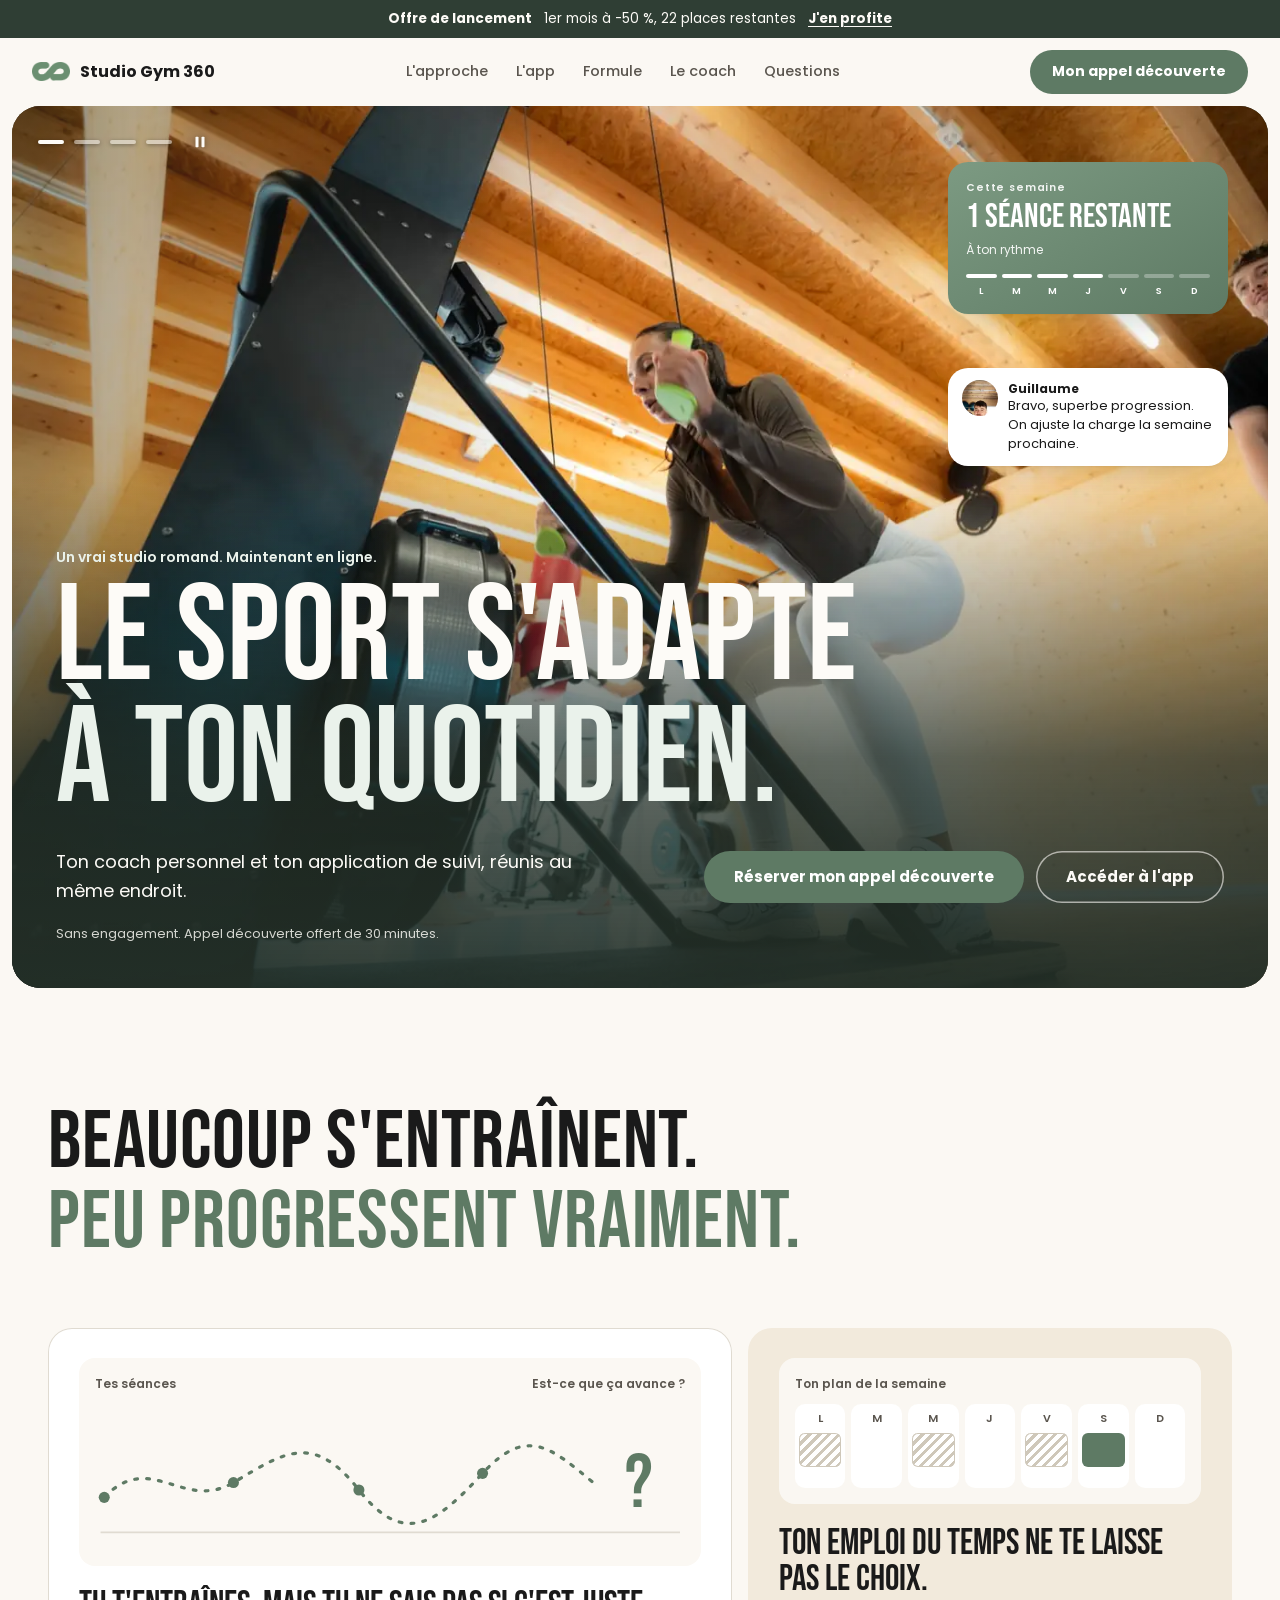
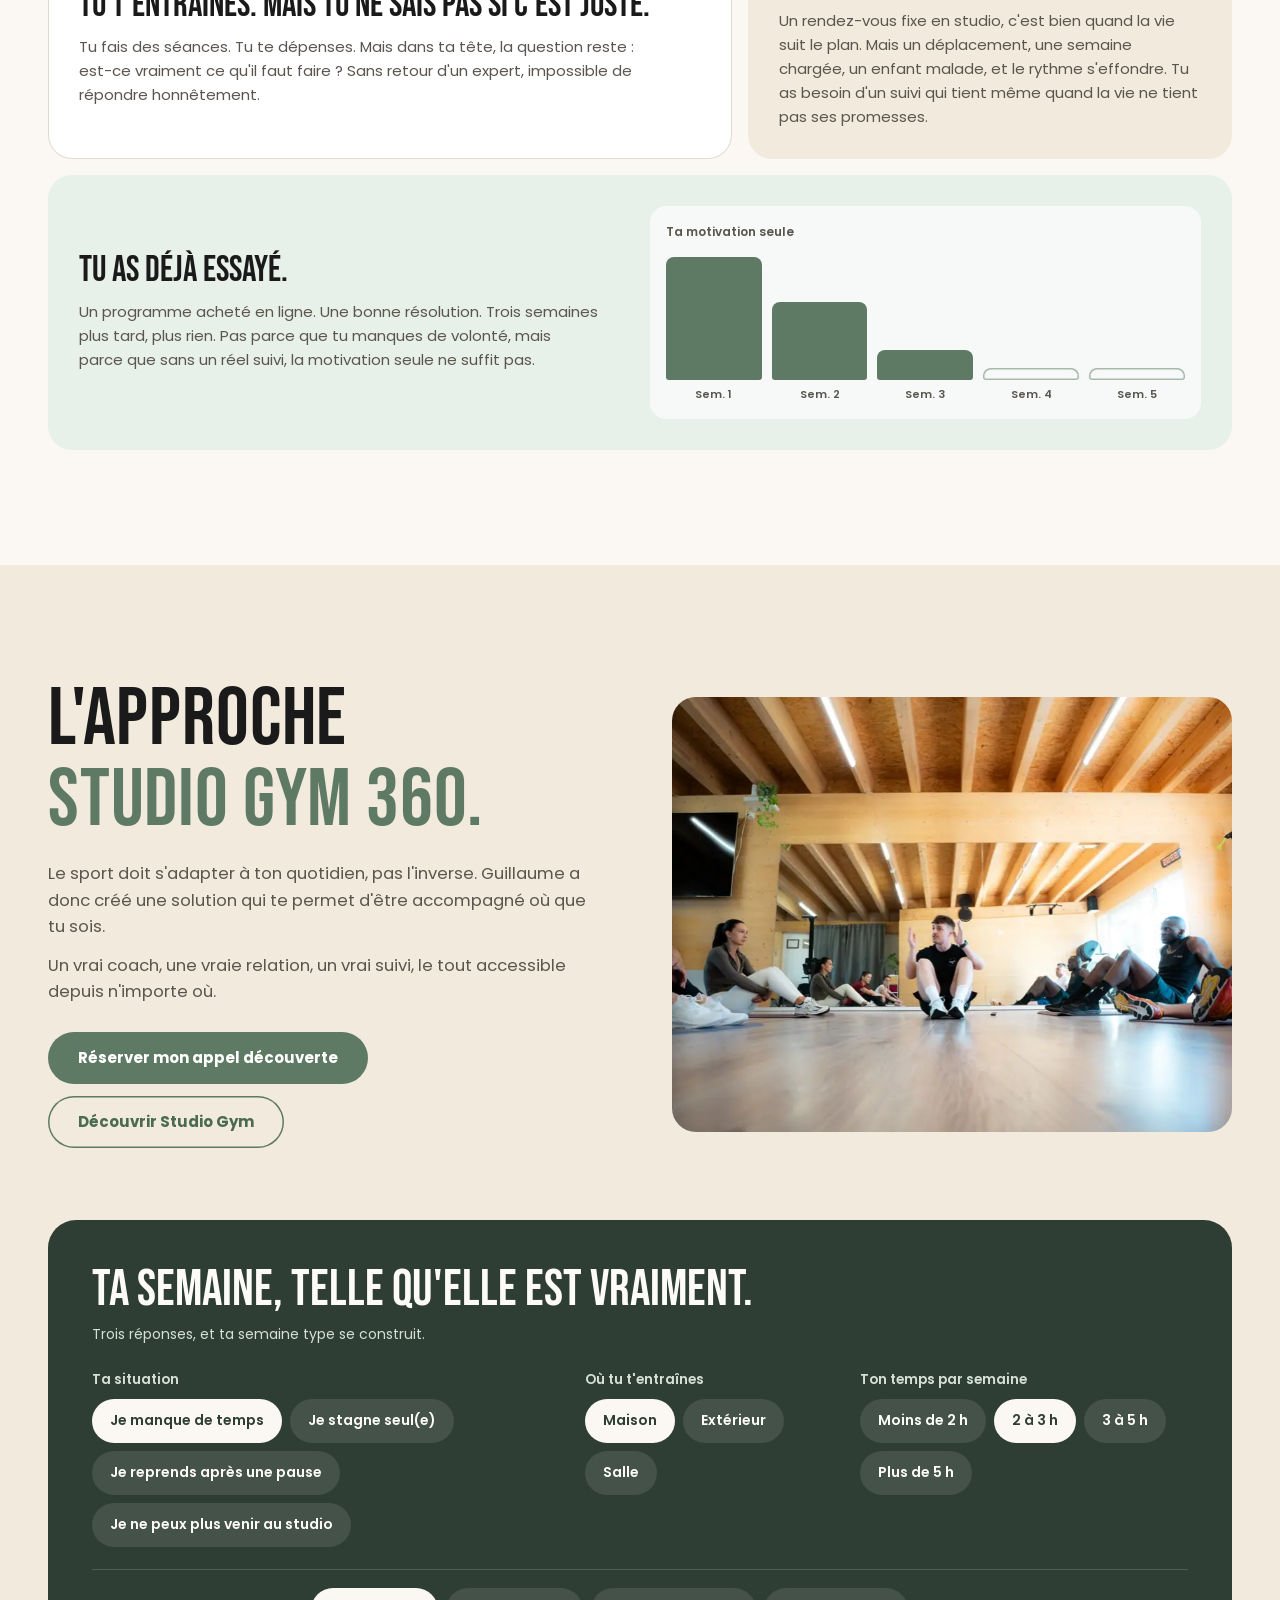
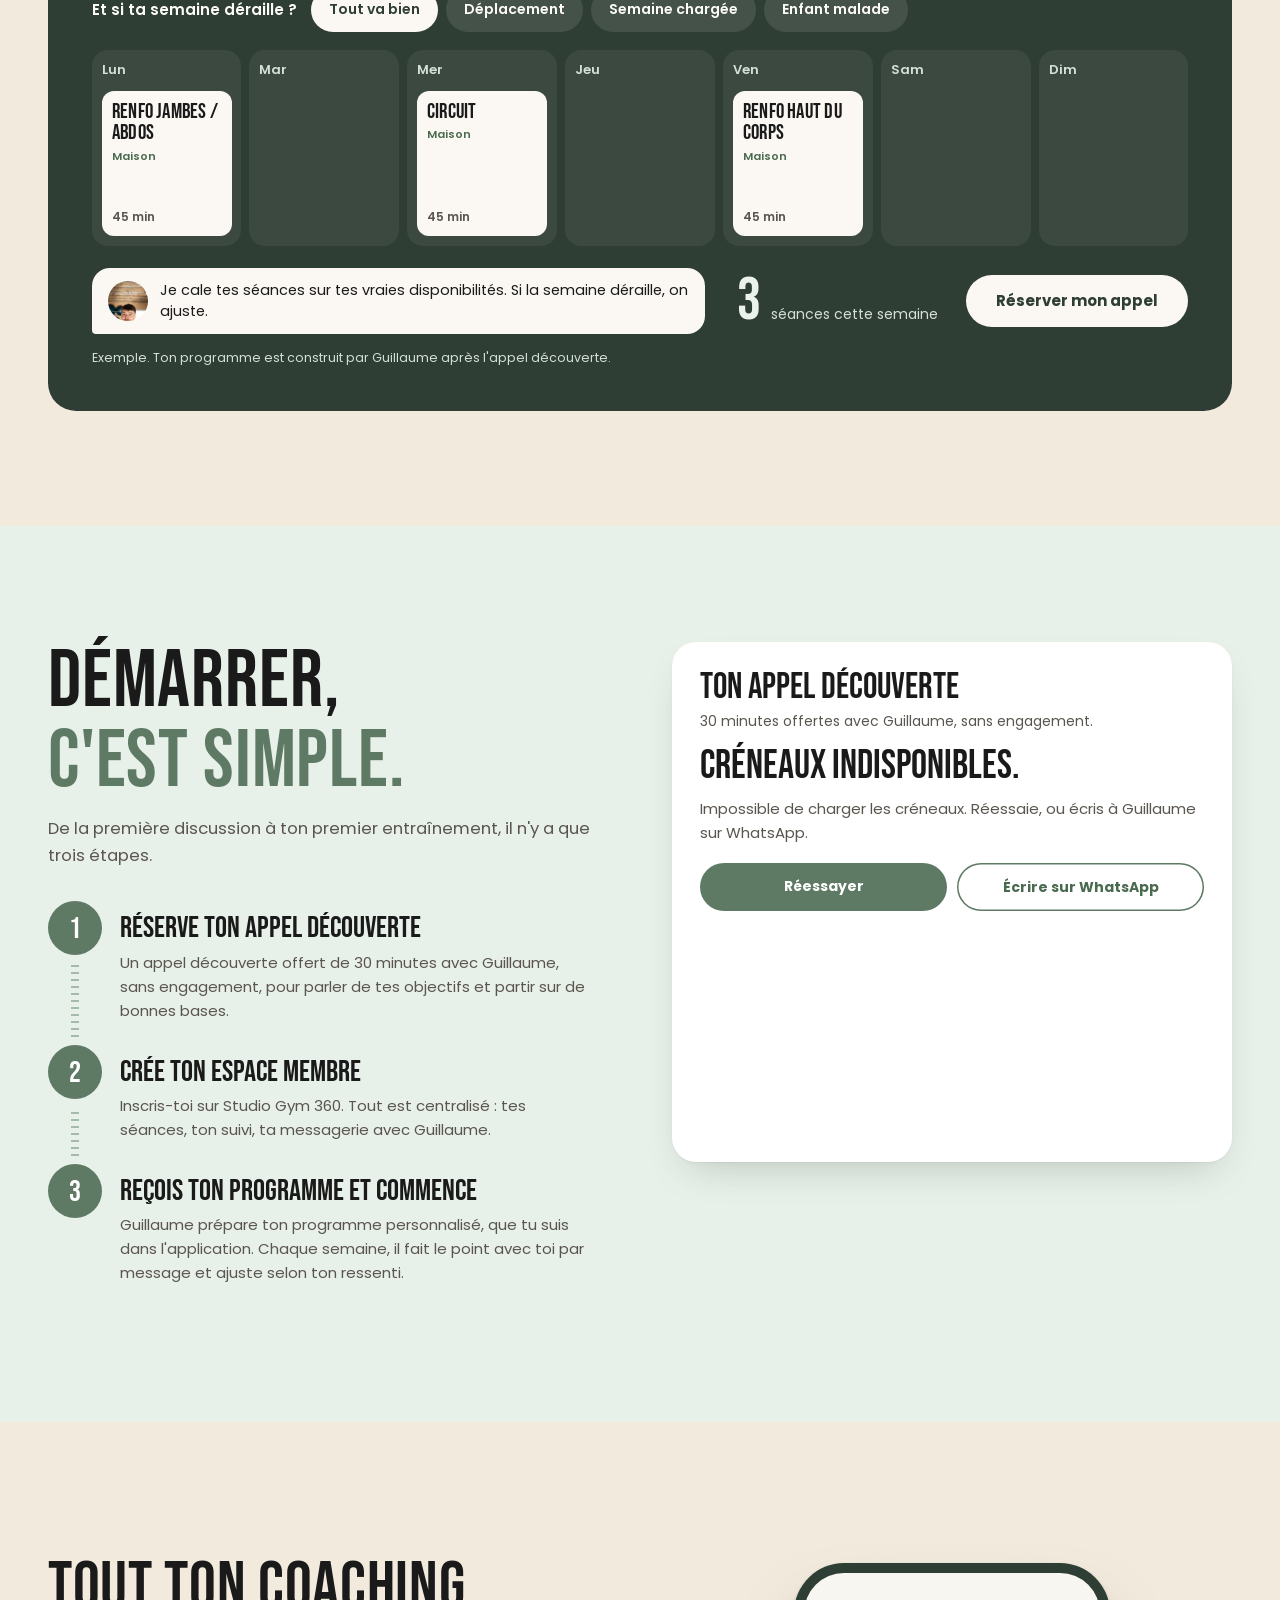
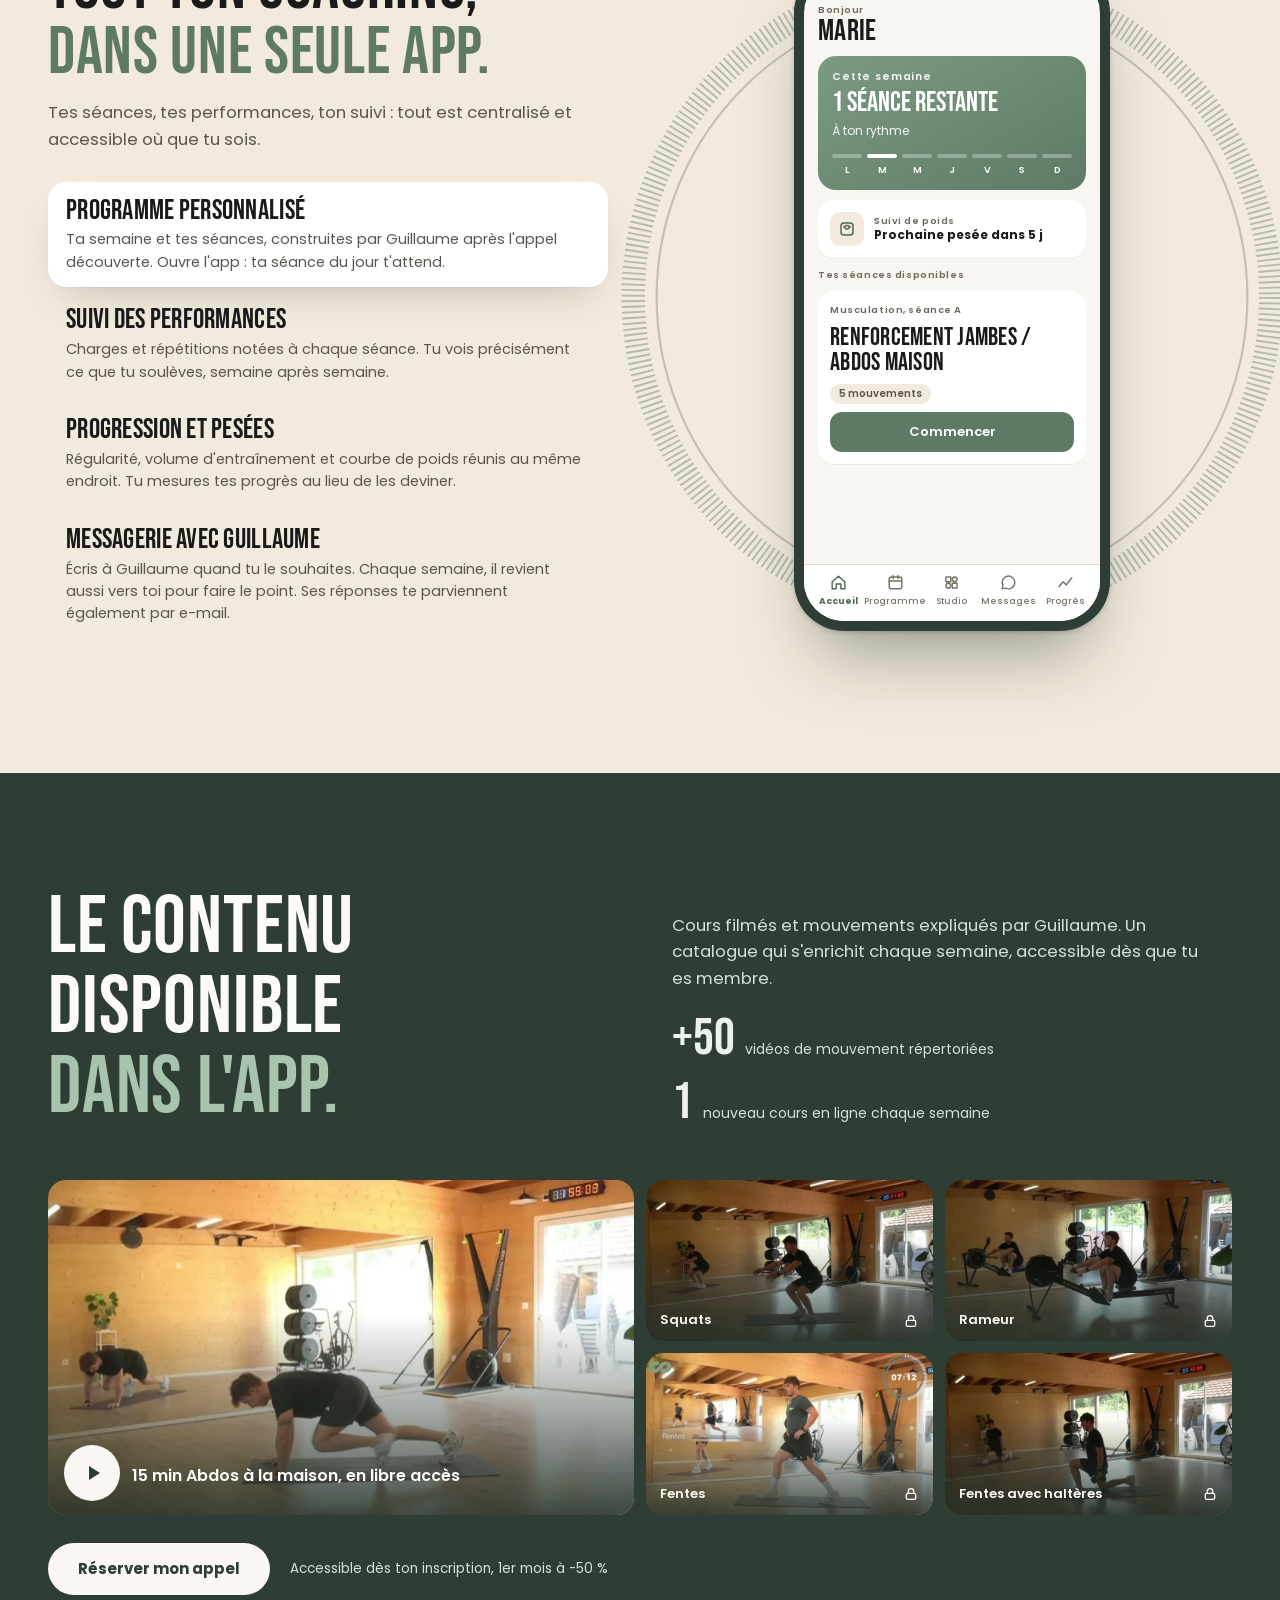
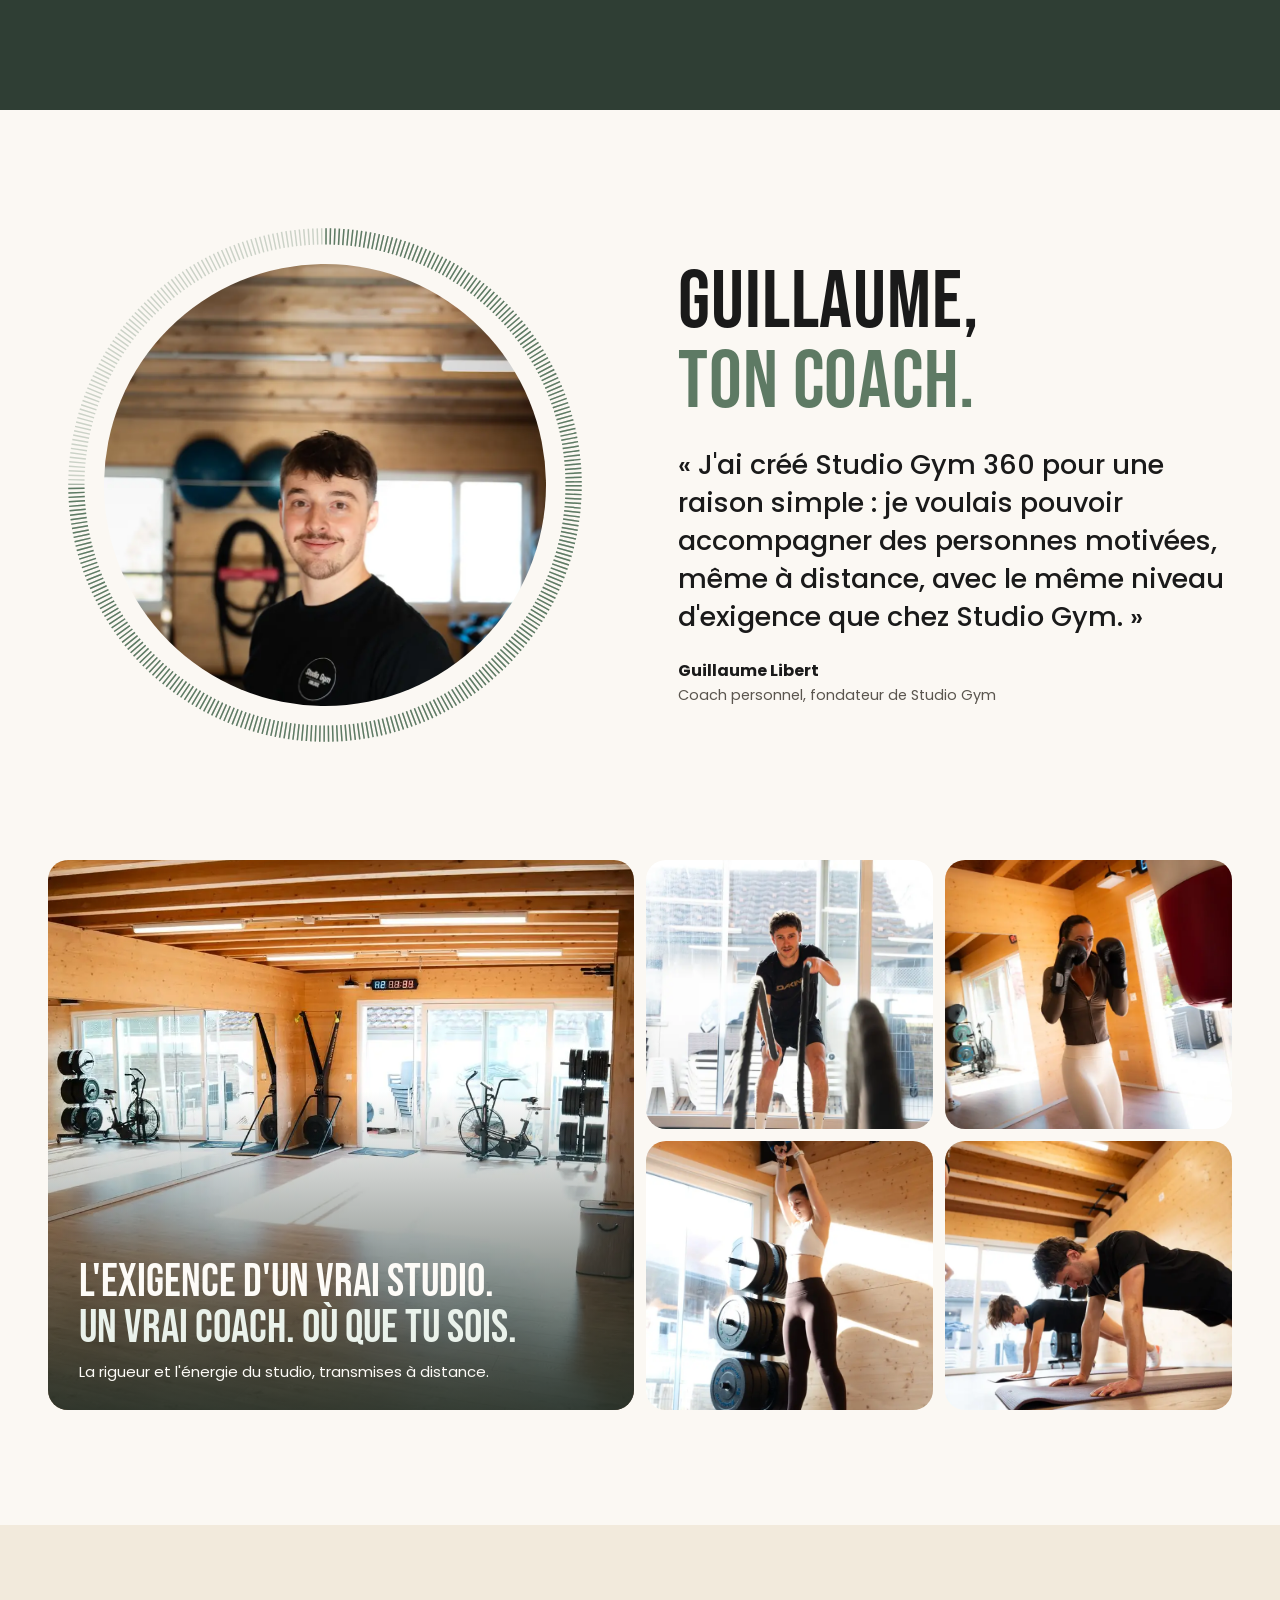
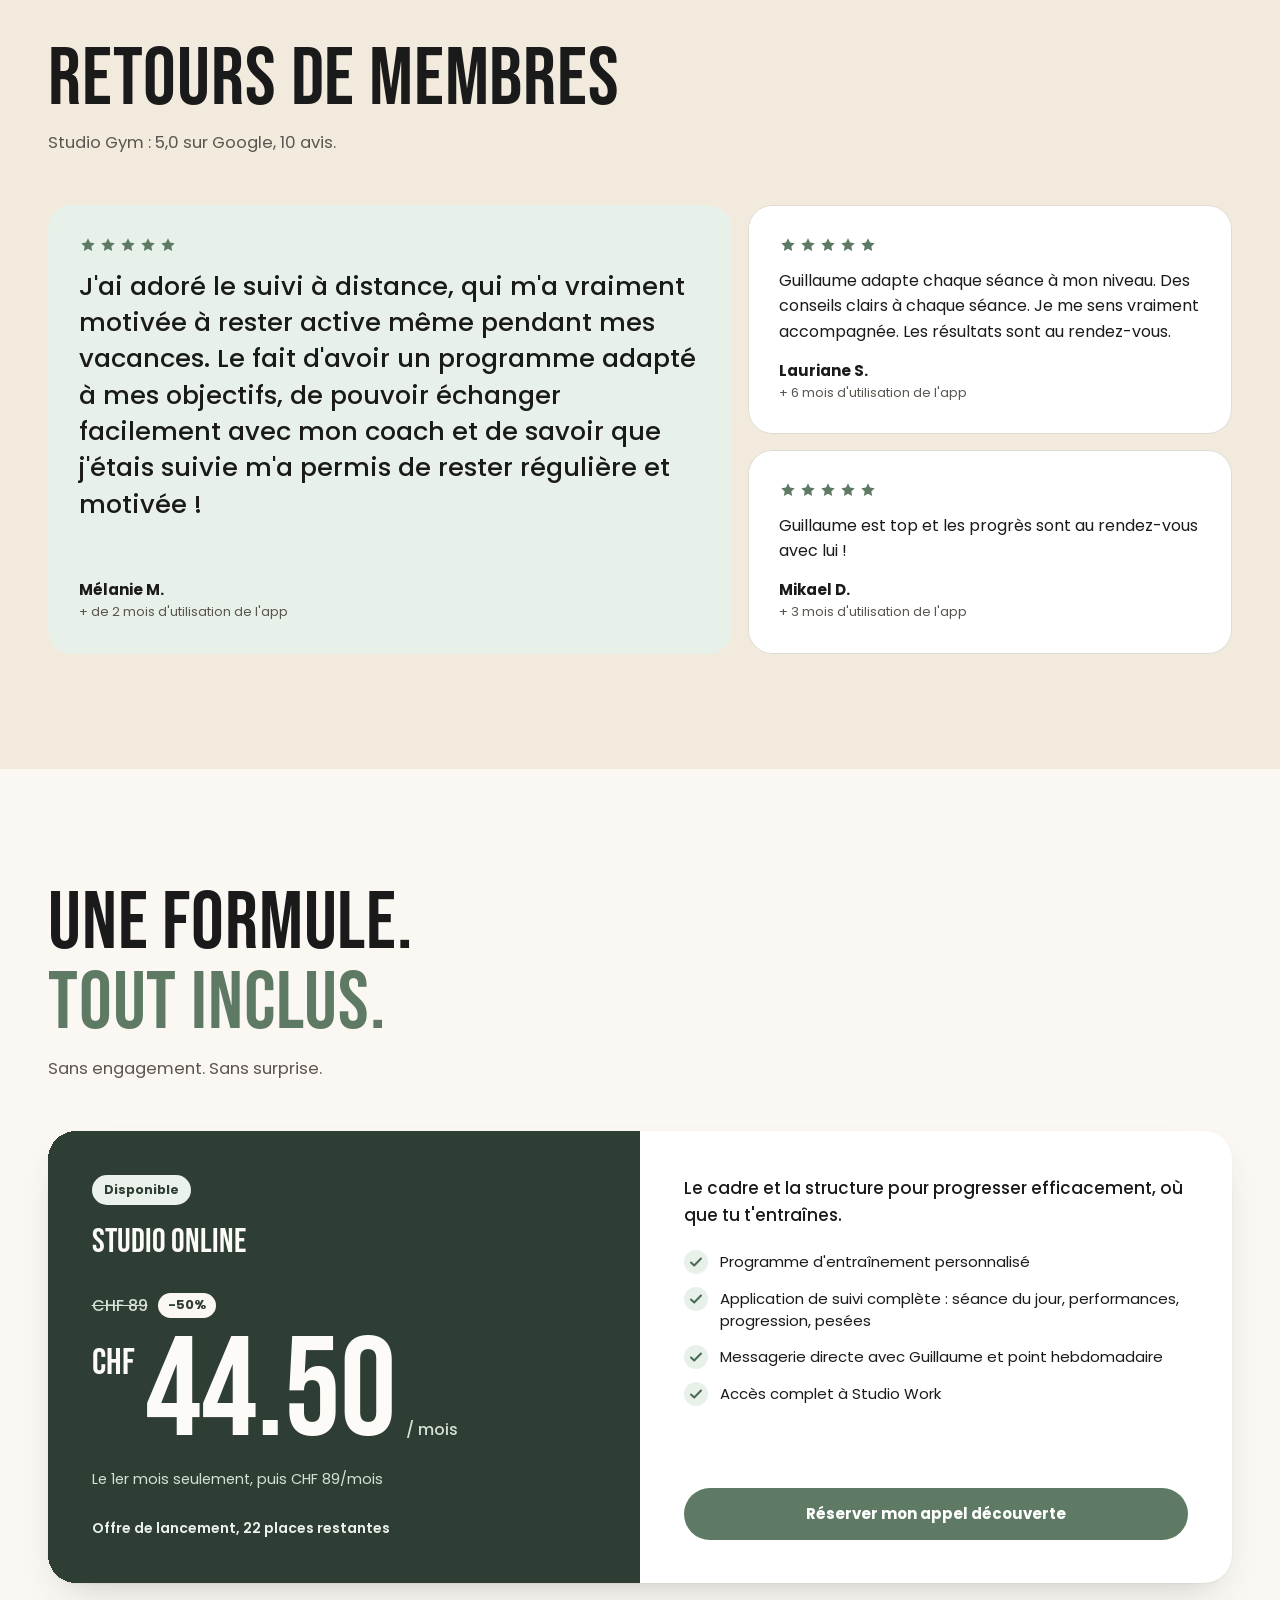
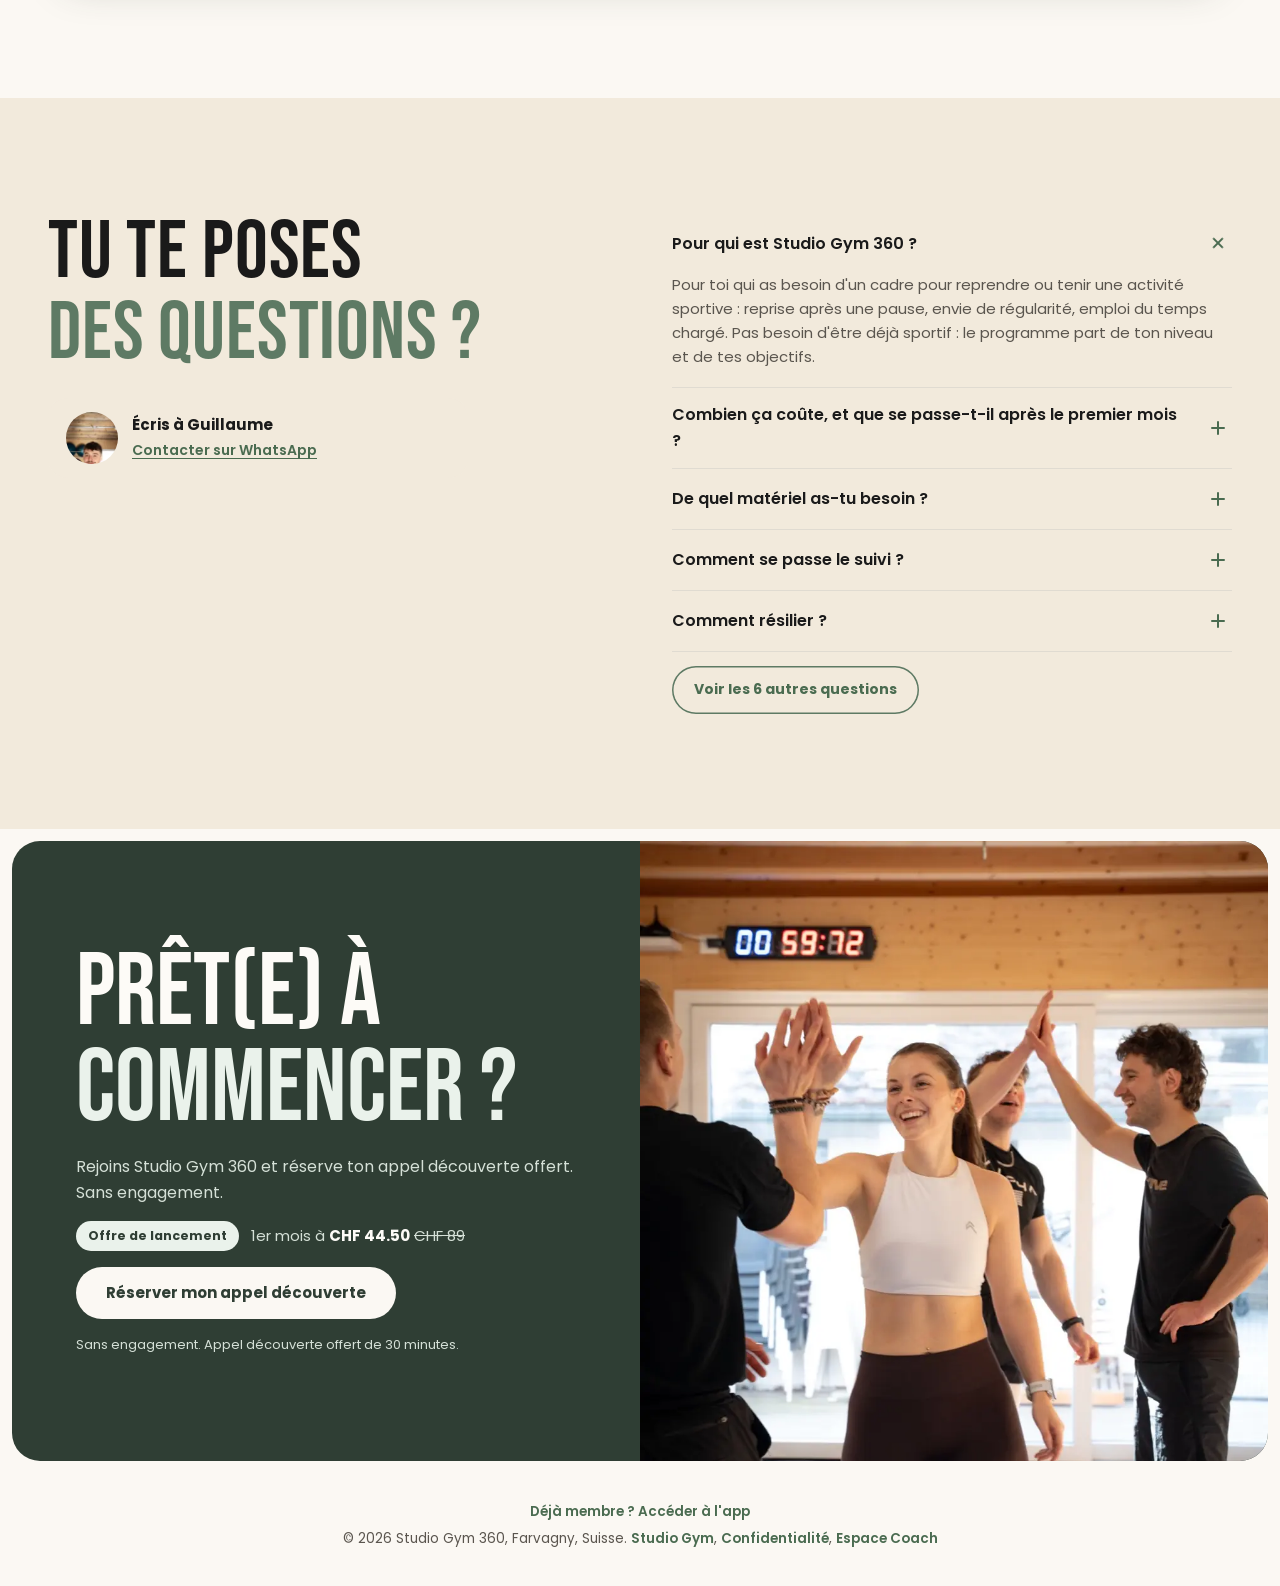
==== commit 9a9ce602: "Landing : corrige le logo absent en production img/logo.png était bloqué par la règle logo.png du .g" ====
--- a/index.html
+++ b/index.html
@@ -456,7 +456,7 @@
   <div class="launch"><b>Offre de lancement</b><span>1er mois à -50 %, 22 places restantes</span><a href="#rdv">J'en profite</a></div>
 
   <nav class="nav" aria-label="Navigation principale">
-    <a class="nav__brand" href="/"><img src="img/logo.png" alt="" width="38" height="20">Studio Gym 360</a>
+    <a class="nav__brand" href="/"><img src="img/mark-360.png" alt="" width="38" height="20">Studio Gym 360</a>
     <div class="nav__links">
       <a href="#approche">L'approche</a>
       <a href="#app">L'app</a>
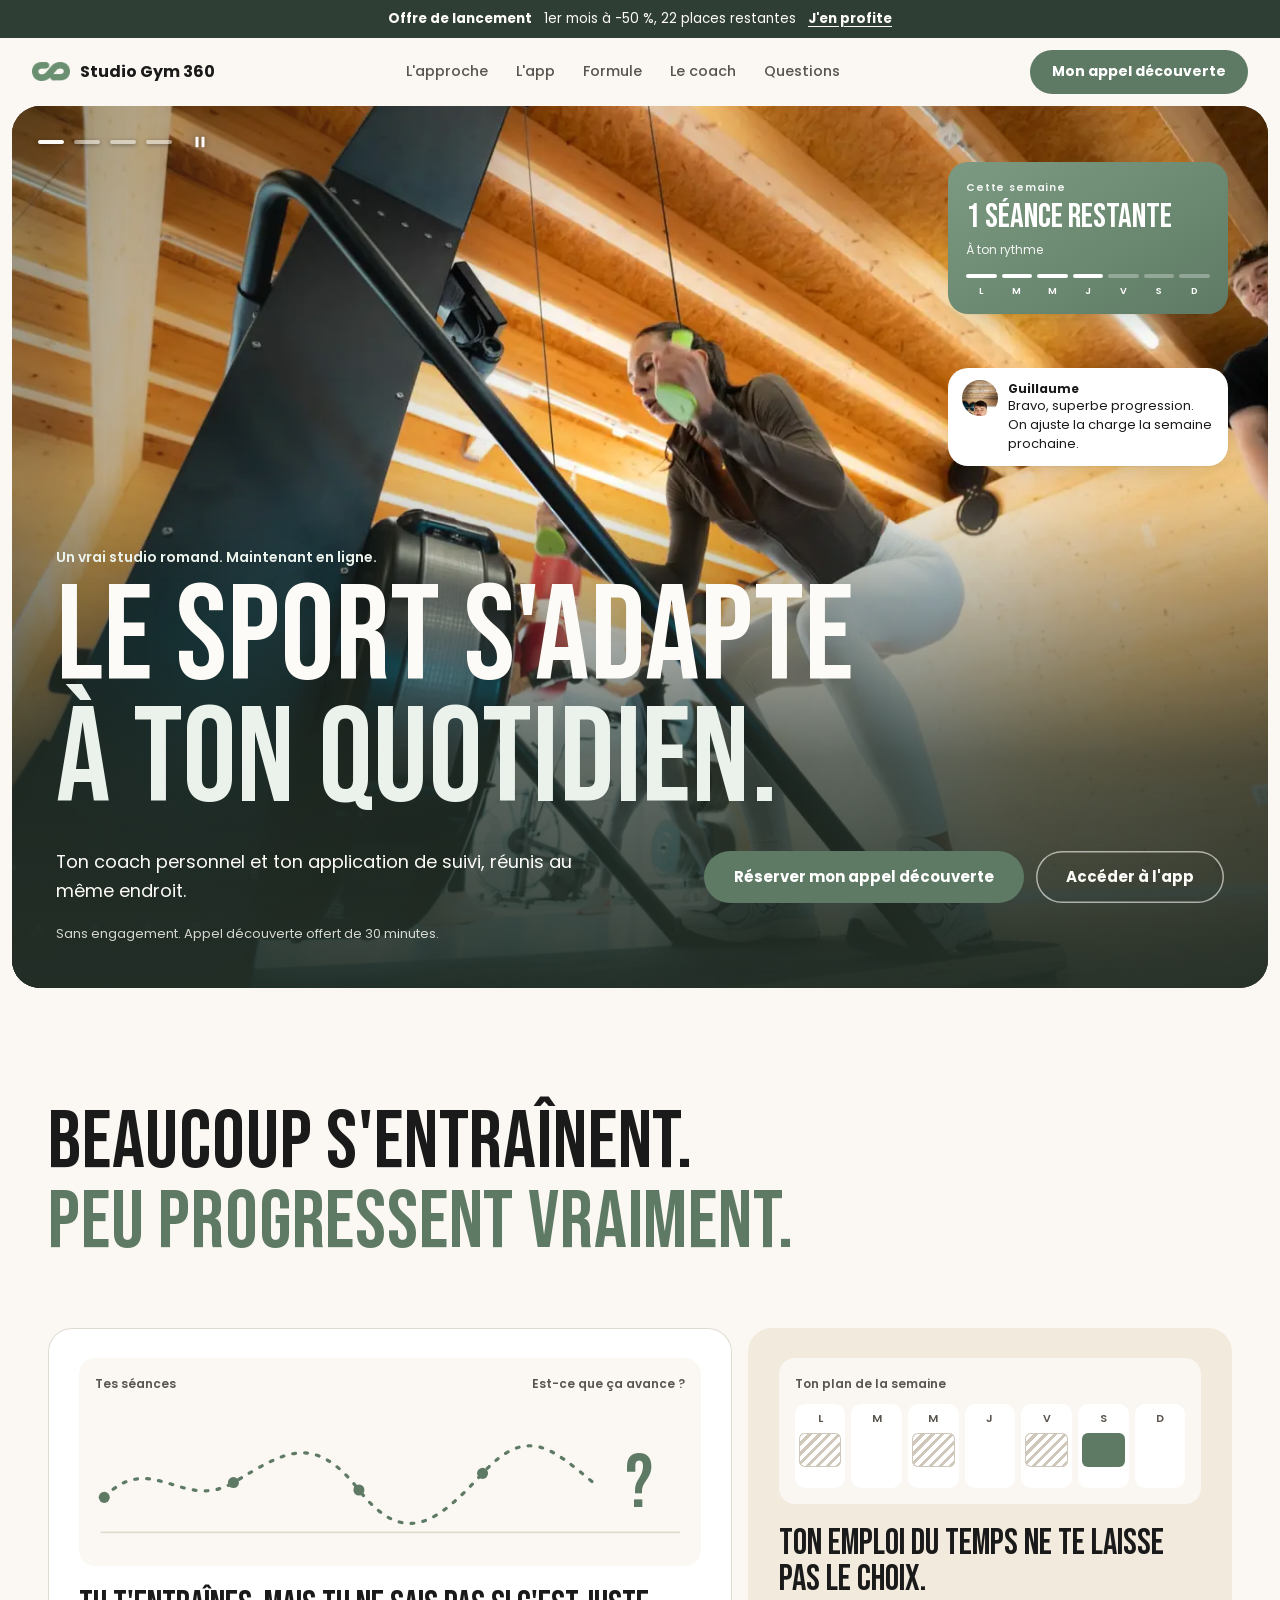
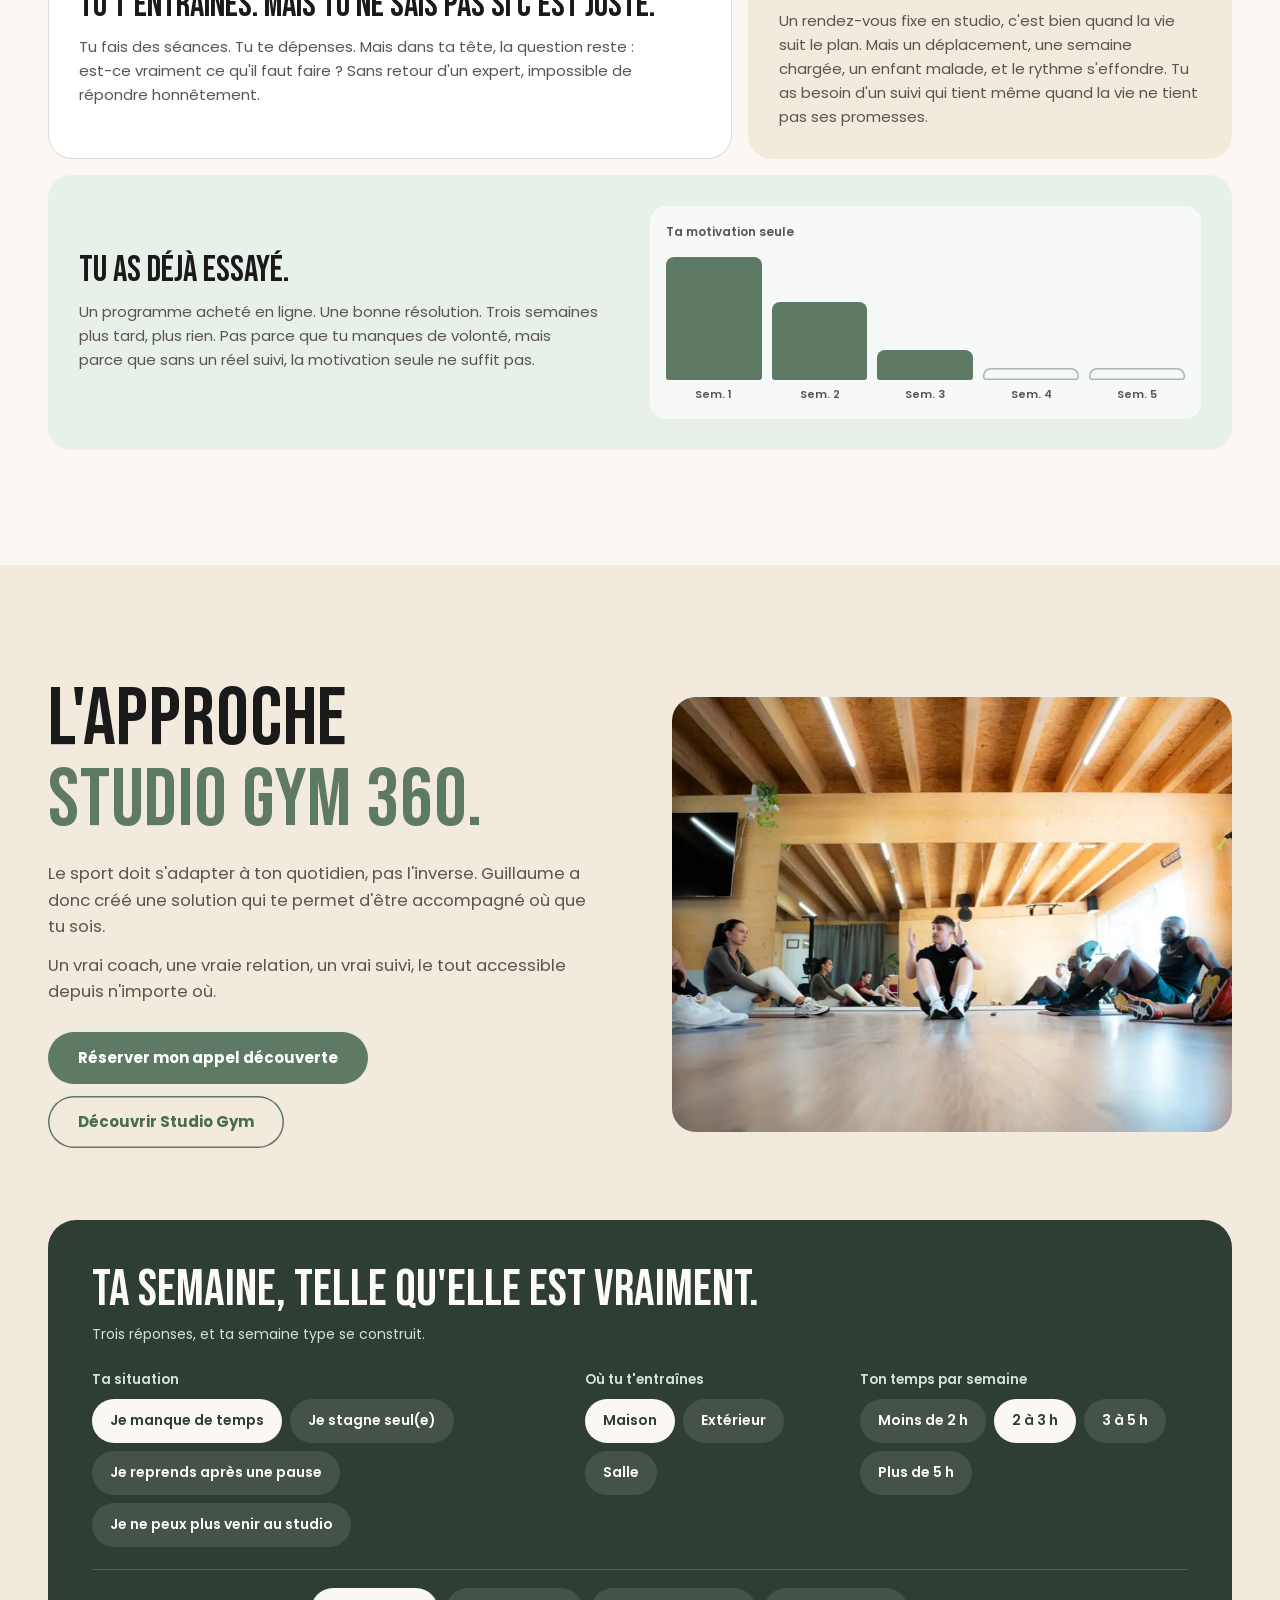
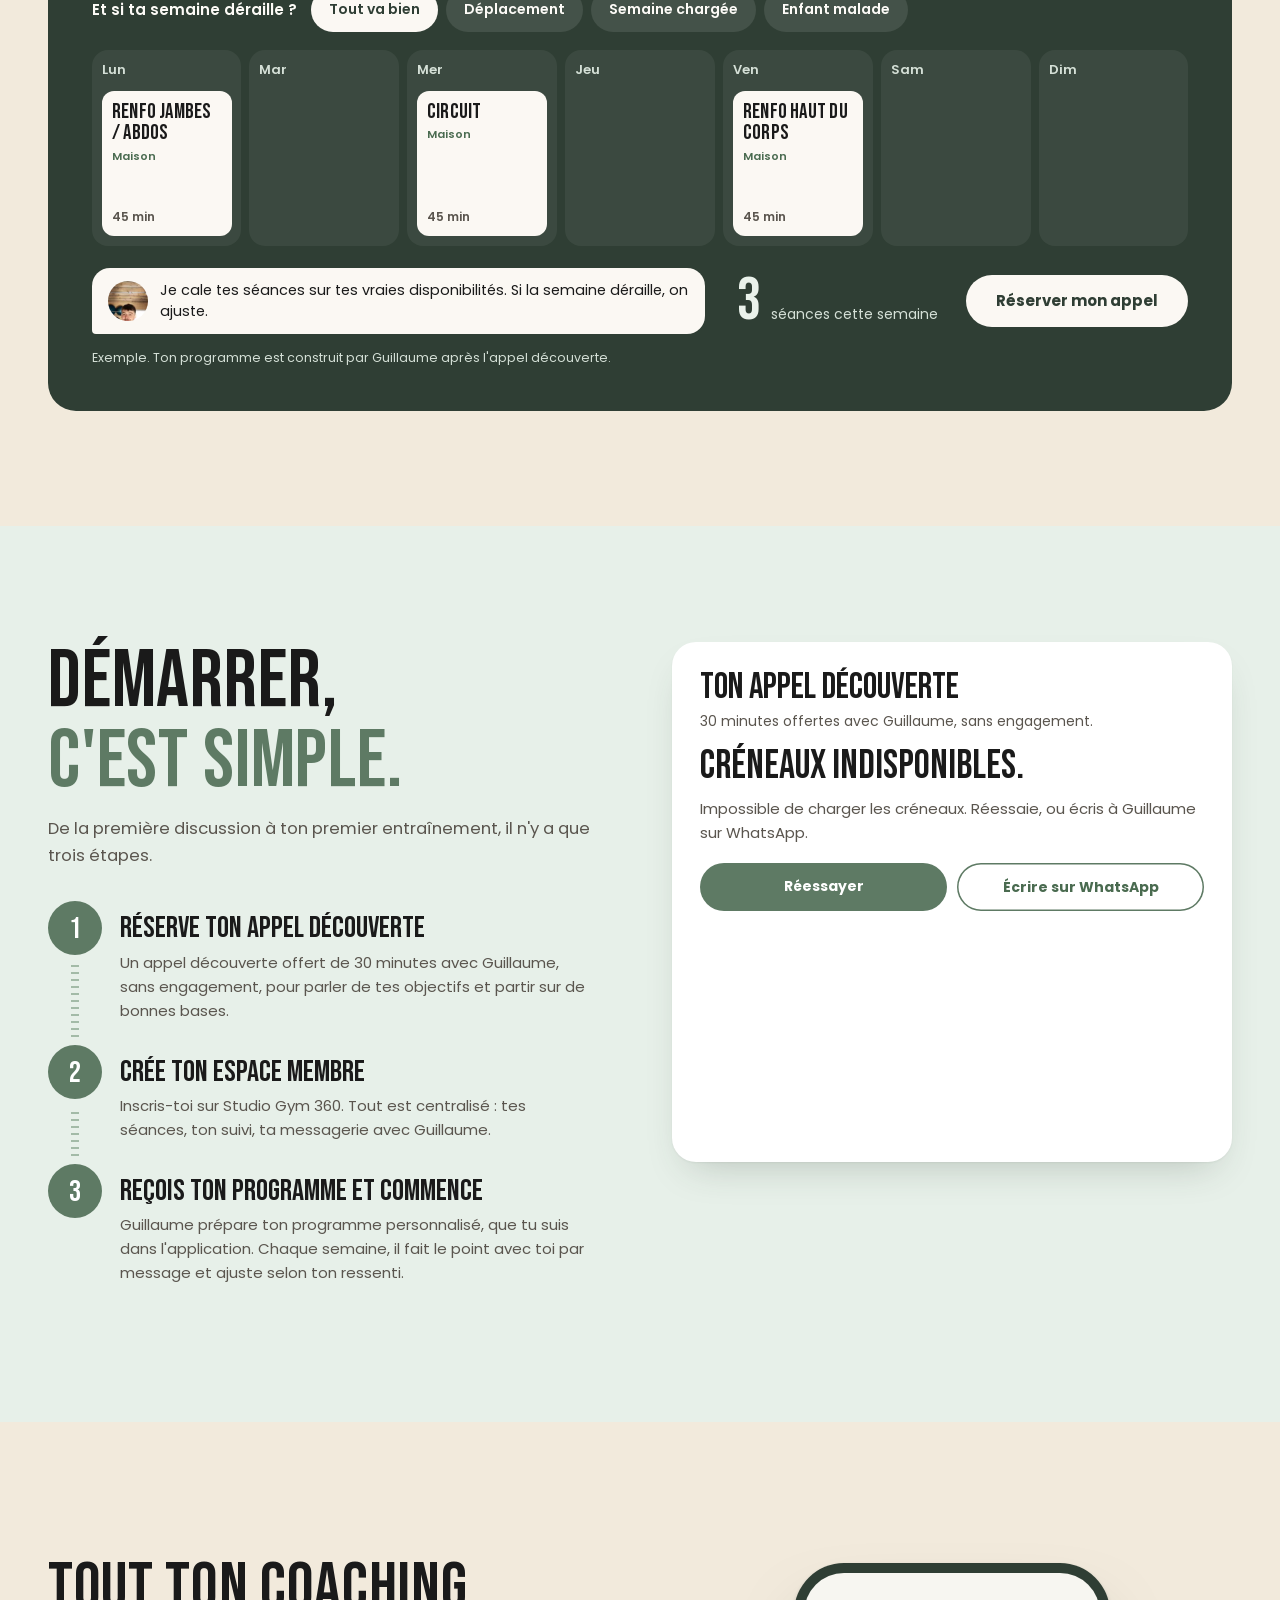
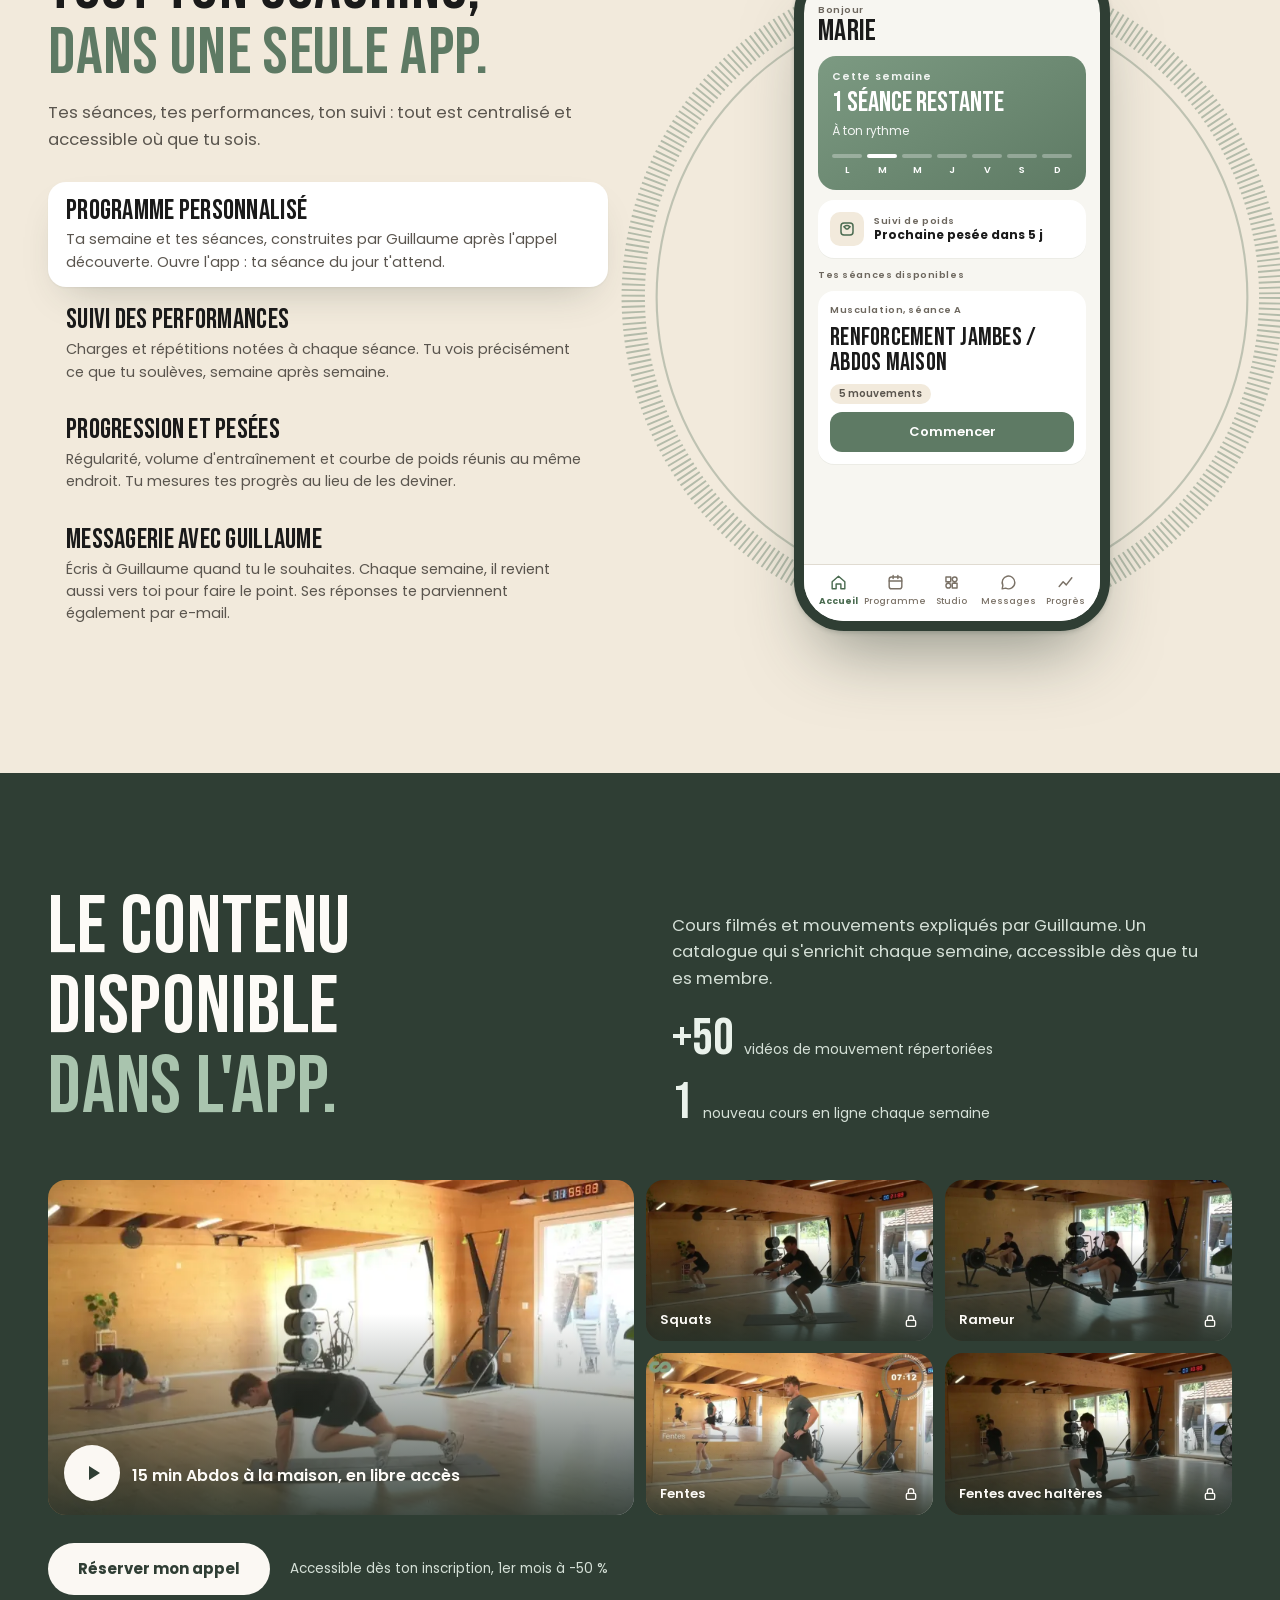
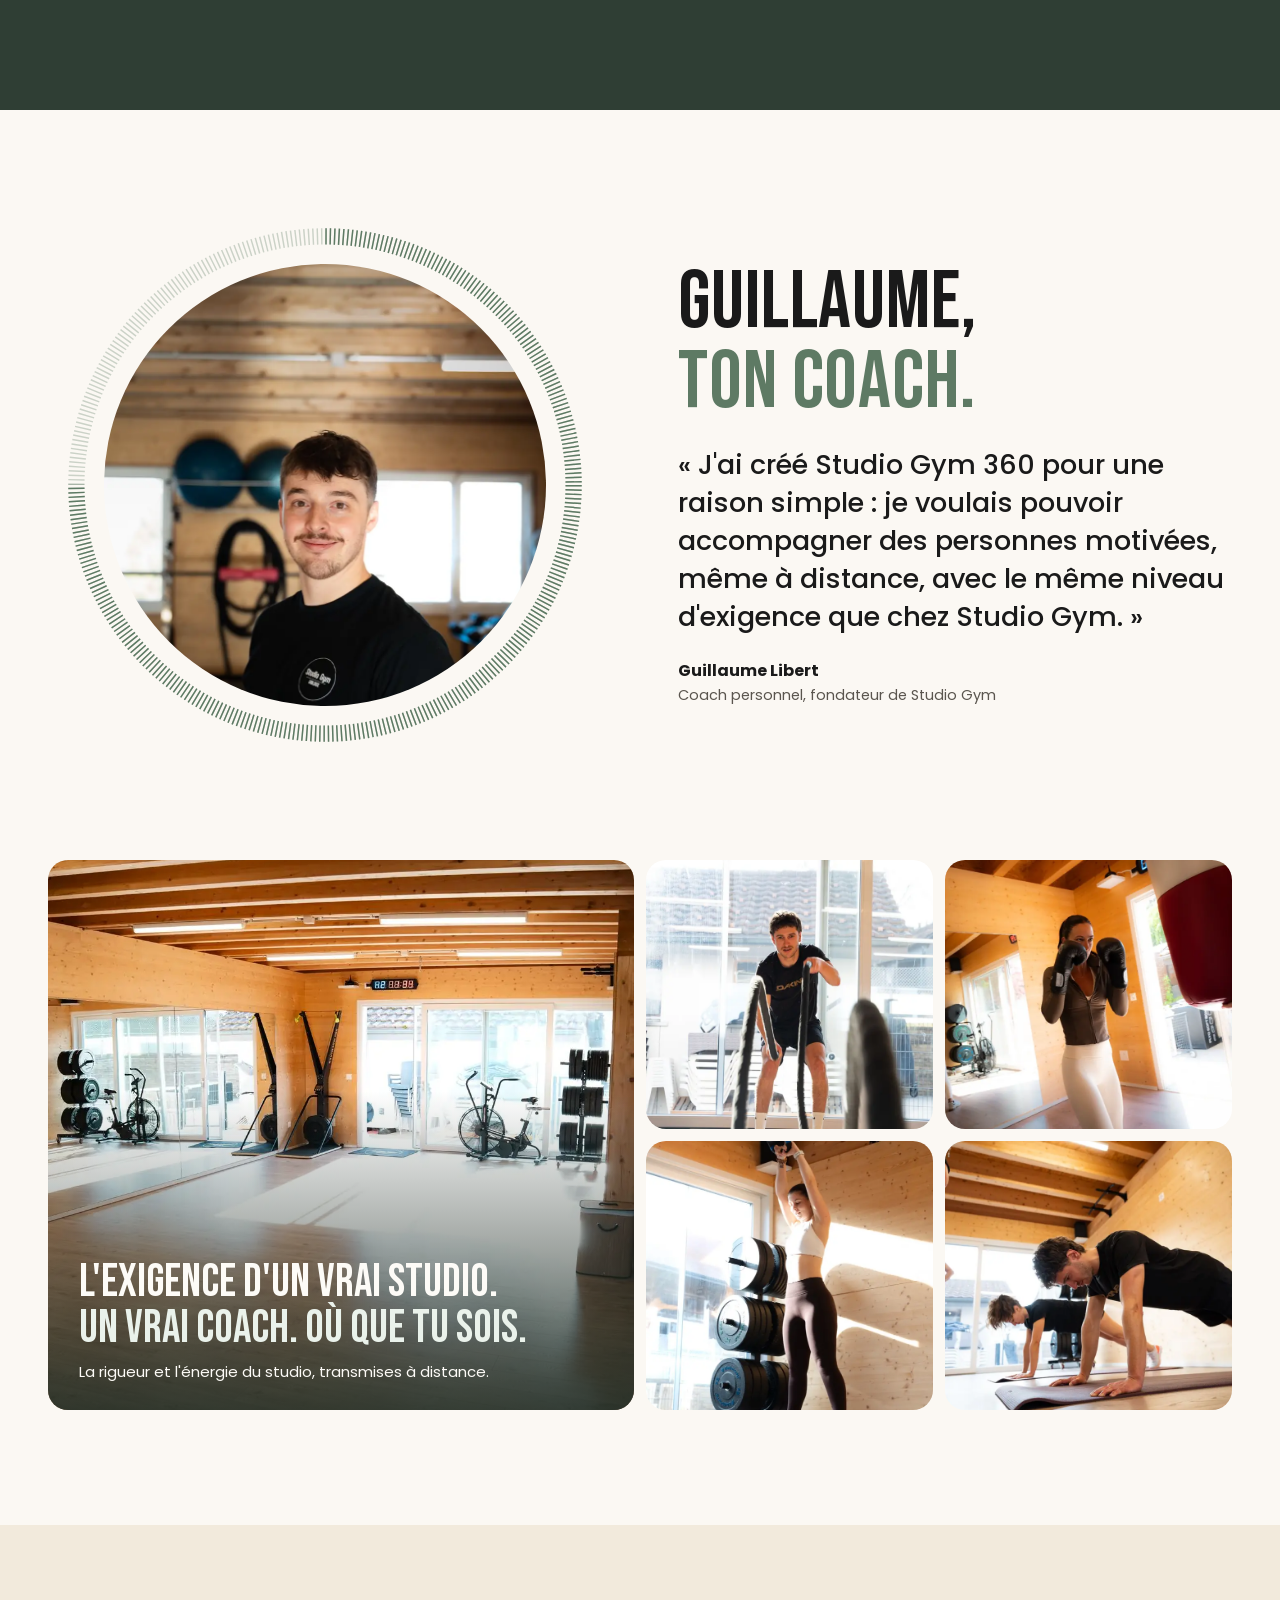
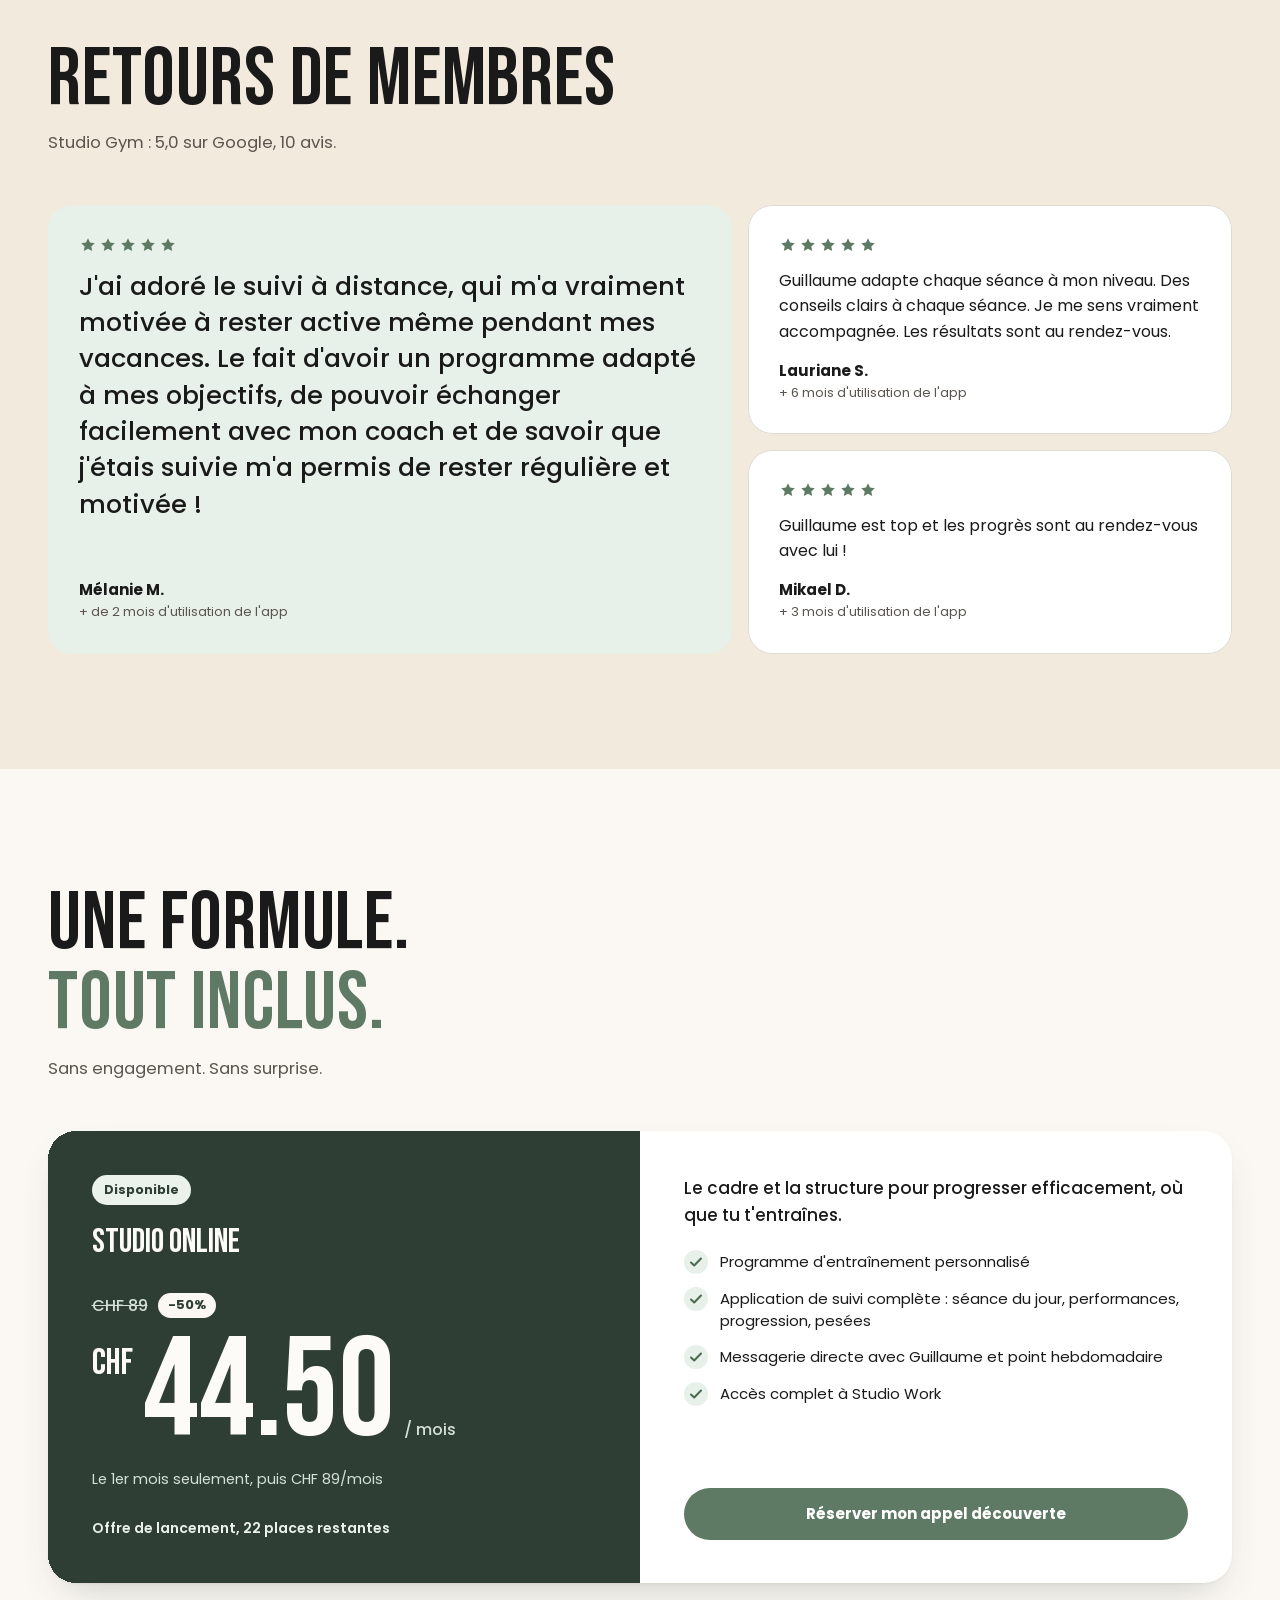
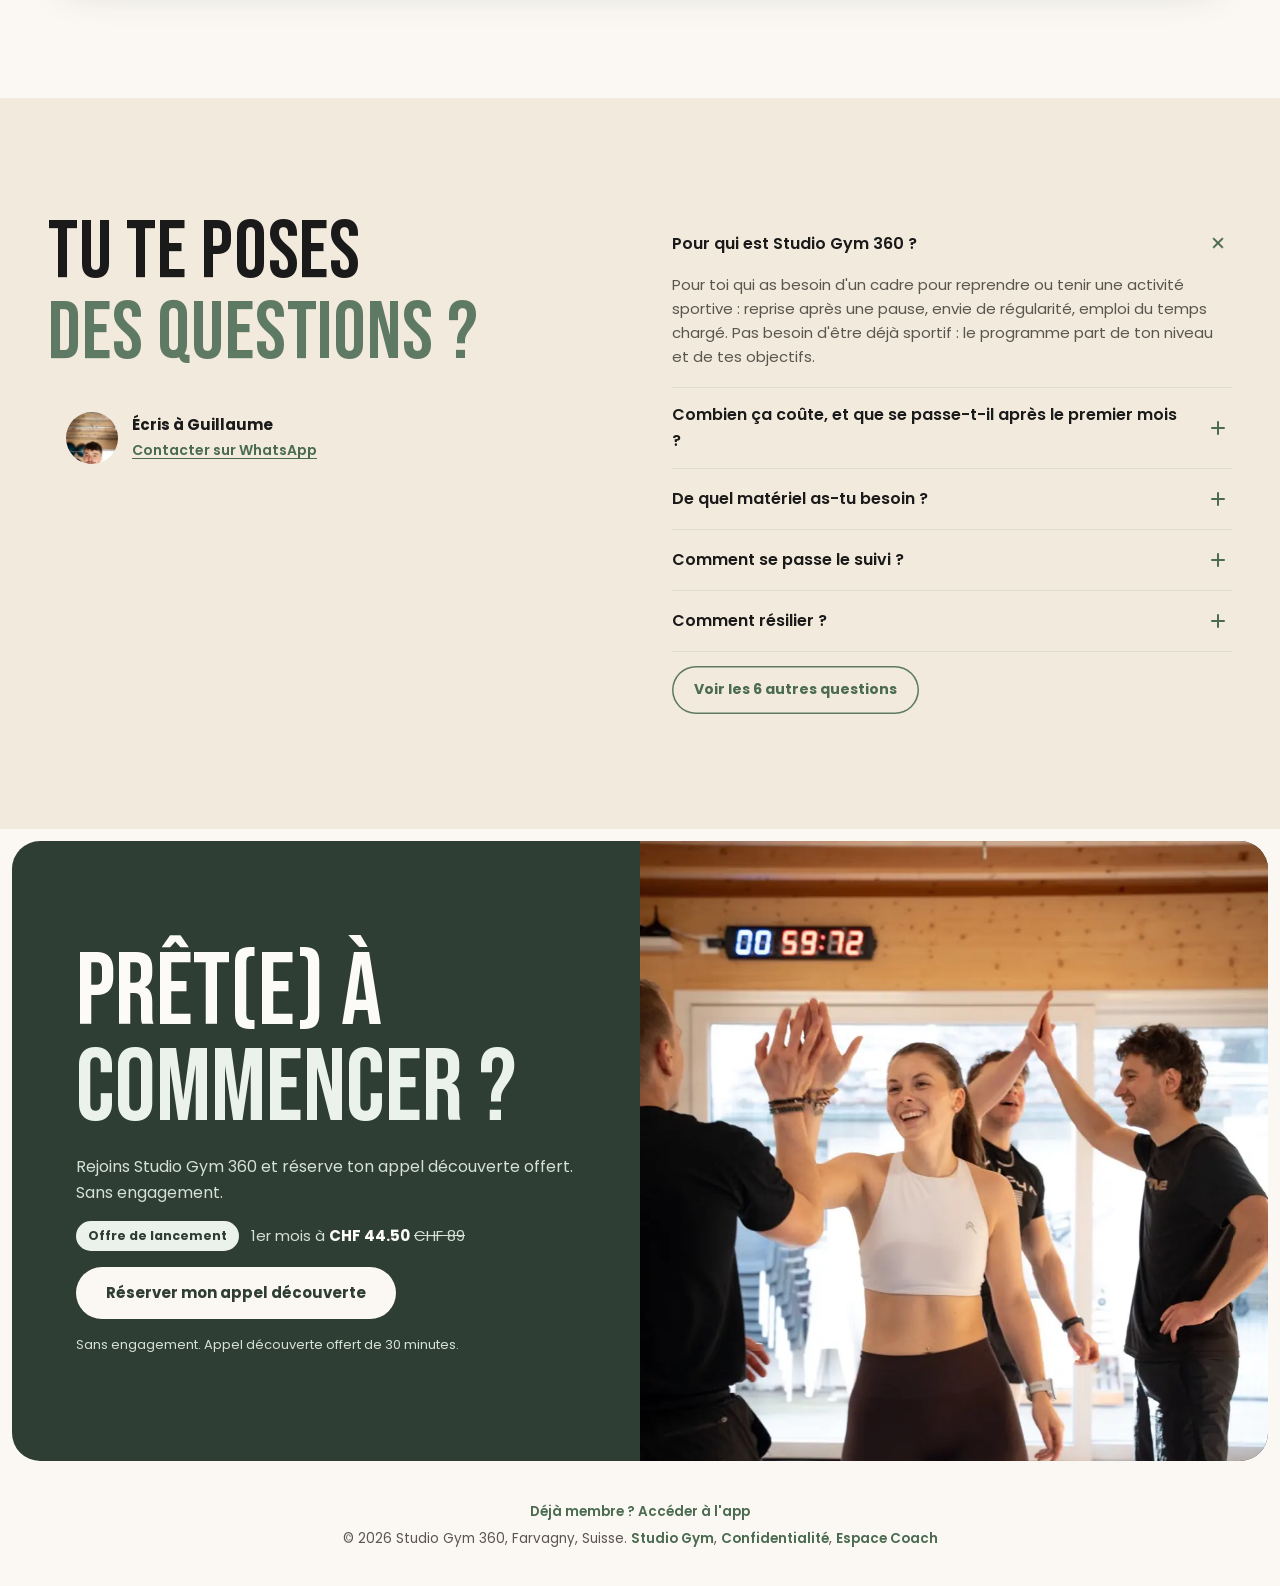
==== commit c0cce4f0: "Landing : polices hébergées sur le site (plus d'appel à Google) et politique de confidentialité comp" ====
--- a/index.html
+++ b/index.html
@@ -23,9 +23,9 @@
   <meta name="twitter:description" content="Studio Gym 360 : ton coach personnel et ton application de suivi, réunis au même endroit.">
   <meta name="twitter:image" content="https://studiogym360.com/og-image.jpg">
 
-  <link rel="preconnect" href="https://fonts.googleapis.com">
-  <link rel="preconnect" href="https://fonts.gstatic.com" crossorigin>
-  <link href="https://fonts.googleapis.com/css2?family=Bebas+Neue&family=Poppins:wght@400;500;600;700&display=swap" rel="stylesheet">
+  <link rel="preload" href="/fonts/poppins-400.woff2" as="font" type="font/woff2" crossorigin>
+  <link rel="preload" href="/fonts/bebas-neue-400.woff2" as="font" type="font/woff2" crossorigin>
+  <link rel="stylesheet" href="/fonts/fonts.css">
   <link rel="preload" as="image" href="img/hero-1-1800.webp" imagesrcset="img/hero-1-900.webp 900w, img/hero-1-1800.webp 1800w" imagesizes="100vw" fetchpriority="high">
   <style>
 html { scroll-behavior: smooth; }
@@ -450,6 +450,9 @@
   .nav { position: sticky; top: 0; z-index: 50; }
 }
   </style>
+  <link rel="icon" href="/favicon.ico" sizes="48x48">
+  <link rel="icon" type="image/png" sizes="192x192" href="/img/favicon-192.png">
+  <link rel="apple-touch-icon" href="/img/apple-touch-icon.png">
 </head>
 <body>
 <div class="p">
--- a/fonts/fonts.css
+++ b/fonts/fonts.css
@@ -0,0 +1,65 @@
+/* Polices hébergées sur le site (Bebas Neue, Poppins) : plus aucun appel à Google. Sous-ensemble latin. */
+@font-face {
+  font-family: 'Bebas Neue';
+  font-style: normal;
+  font-weight: 400;
+  font-display: swap;
+  src: url('/fonts/bebas-neue-400.woff2') format('woff2');
+  unicode-range: U+0000-00FF, U+0131, U+0152-0153, U+02BB-02BC, U+02C6, U+02DA, U+02DC, U+0304, U+0308, U+0329, U+2000-206F, U+20AC, U+2122, U+2191, U+2193, U+2212, U+2215, U+FEFF, U+FFFD;
+}
+@font-face {
+  font-family: 'Poppins';
+  font-style: italic;
+  font-weight: 400;
+  font-display: swap;
+  src: url('/fonts/poppins-400-italic.woff2') format('woff2');
+  unicode-range: U+0000-00FF, U+0131, U+0152-0153, U+02BB-02BC, U+02C6, U+02DA, U+02DC, U+0304, U+0308, U+0329, U+2000-206F, U+20AC, U+2122, U+2191, U+2193, U+2212, U+2215, U+FEFF, U+FFFD;
+}
+@font-face {
+  font-family: 'Poppins';
+  font-style: italic;
+  font-weight: 700;
+  font-display: swap;
+  src: url('/fonts/poppins-700-italic.woff2') format('woff2');
+  unicode-range: U+0000-00FF, U+0131, U+0152-0153, U+02BB-02BC, U+02C6, U+02DA, U+02DC, U+0304, U+0308, U+0329, U+2000-206F, U+20AC, U+2122, U+2191, U+2193, U+2212, U+2215, U+FEFF, U+FFFD;
+}
+@font-face {
+  font-family: 'Poppins';
+  font-style: normal;
+  font-weight: 400;
+  font-display: swap;
+  src: url('/fonts/poppins-400.woff2') format('woff2');
+  unicode-range: U+0000-00FF, U+0131, U+0152-0153, U+02BB-02BC, U+02C6, U+02DA, U+02DC, U+0304, U+0308, U+0329, U+2000-206F, U+20AC, U+2122, U+2191, U+2193, U+2212, U+2215, U+FEFF, U+FFFD;
+}
+@font-face {
+  font-family: 'Poppins';
+  font-style: normal;
+  font-weight: 500;
+  font-display: swap;
+  src: url('/fonts/poppins-500.woff2') format('woff2');
+  unicode-range: U+0000-00FF, U+0131, U+0152-0153, U+02BB-02BC, U+02C6, U+02DA, U+02DC, U+0304, U+0308, U+0329, U+2000-206F, U+20AC, U+2122, U+2191, U+2193, U+2212, U+2215, U+FEFF, U+FFFD;
+}
+@font-face {
+  font-family: 'Poppins';
+  font-style: normal;
+  font-weight: 600;
+  font-display: swap;
+  src: url('/fonts/poppins-600.woff2') format('woff2');
+  unicode-range: U+0000-00FF, U+0131, U+0152-0153, U+02BB-02BC, U+02C6, U+02DA, U+02DC, U+0304, U+0308, U+0329, U+2000-206F, U+20AC, U+2122, U+2191, U+2193, U+2212, U+2215, U+FEFF, U+FFFD;
+}
+@font-face {
+  font-family: 'Poppins';
+  font-style: normal;
+  font-weight: 700;
+  font-display: swap;
+  src: url('/fonts/poppins-700.woff2') format('woff2');
+  unicode-range: U+0000-00FF, U+0131, U+0152-0153, U+02BB-02BC, U+02C6, U+02DA, U+02DC, U+0304, U+0308, U+0329, U+2000-206F, U+20AC, U+2122, U+2191, U+2193, U+2212, U+2215, U+FEFF, U+FFFD;
+}
+@font-face {
+  font-family: 'Poppins';
+  font-style: normal;
+  font-weight: 800;
+  font-display: swap;
+  src: url('/fonts/poppins-800.woff2') format('woff2');
+  unicode-range: U+0000-00FF, U+0131, U+0152-0153, U+02BB-02BC, U+02C6, U+02DA, U+02DC, U+0304, U+0308, U+0329, U+2000-206F, U+20AC, U+2122, U+2191, U+2193, U+2212, U+2215, U+FEFF, U+FFFD;
+}
